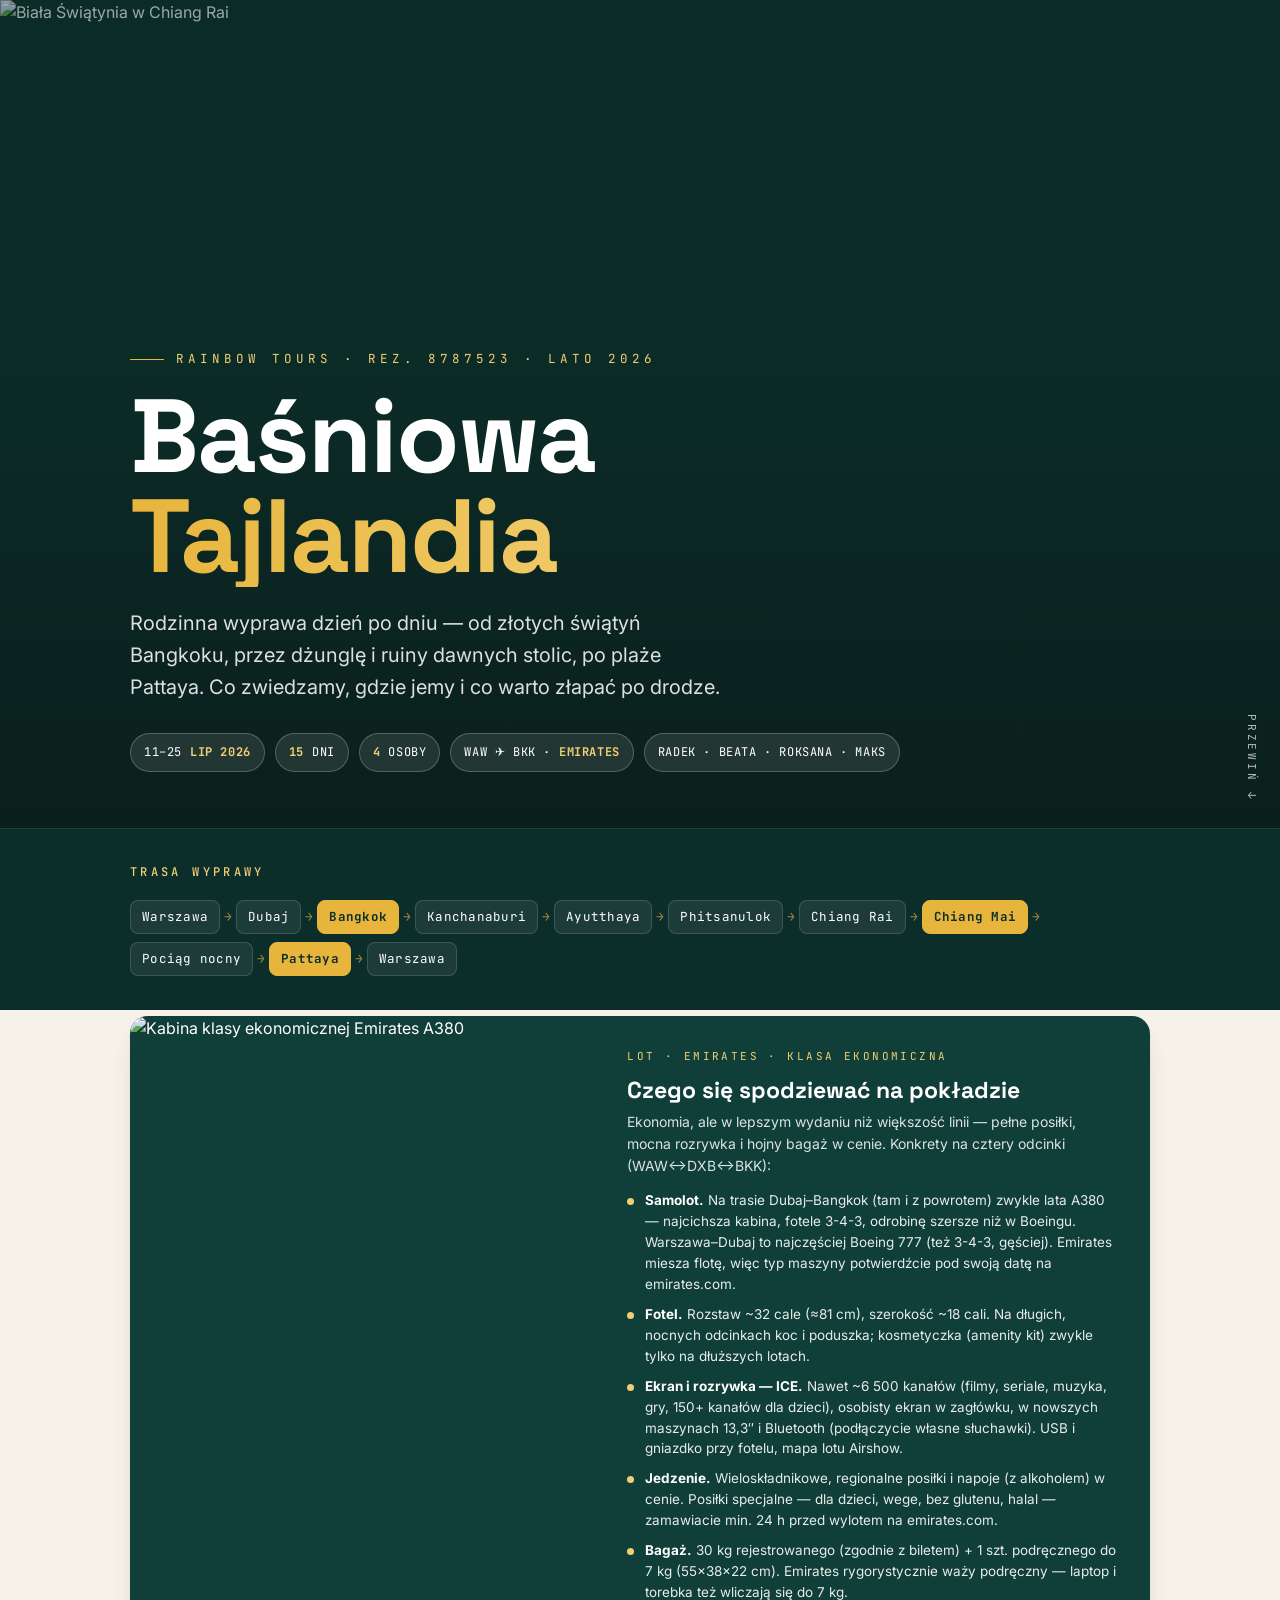
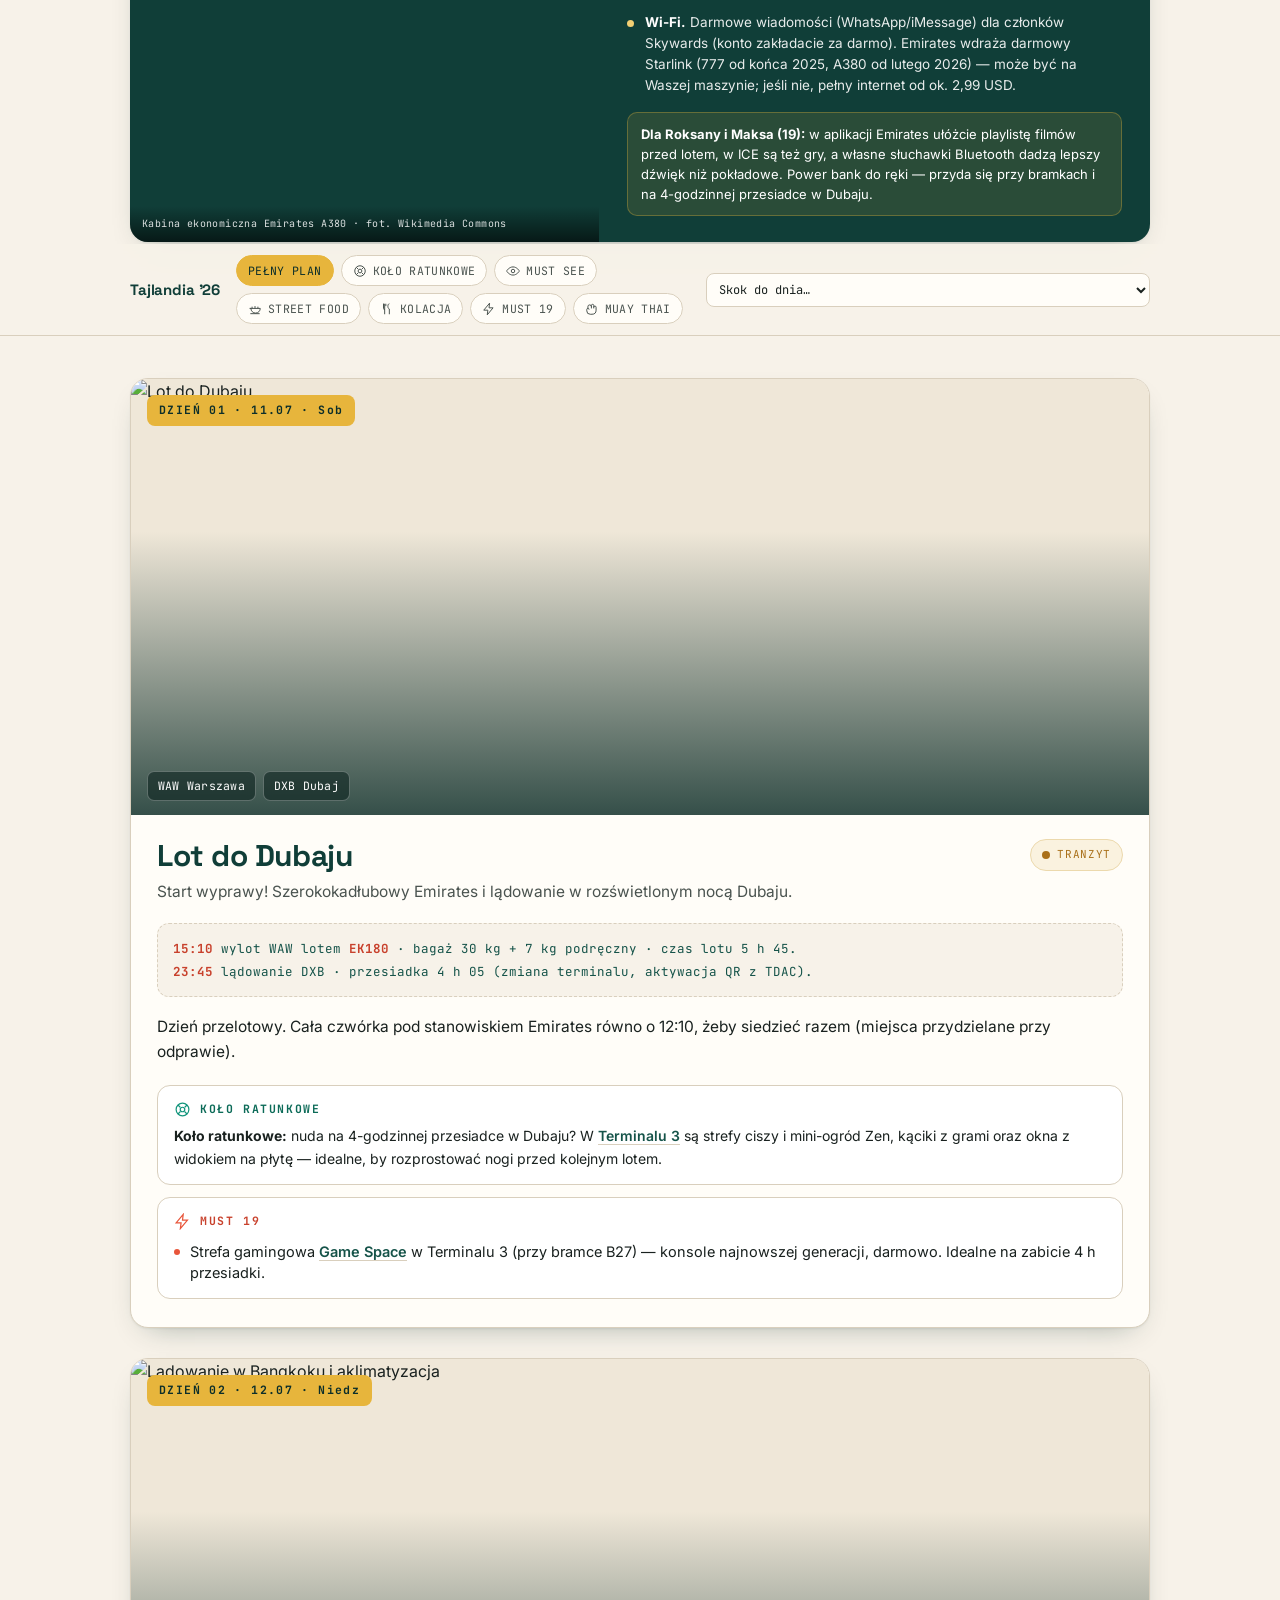
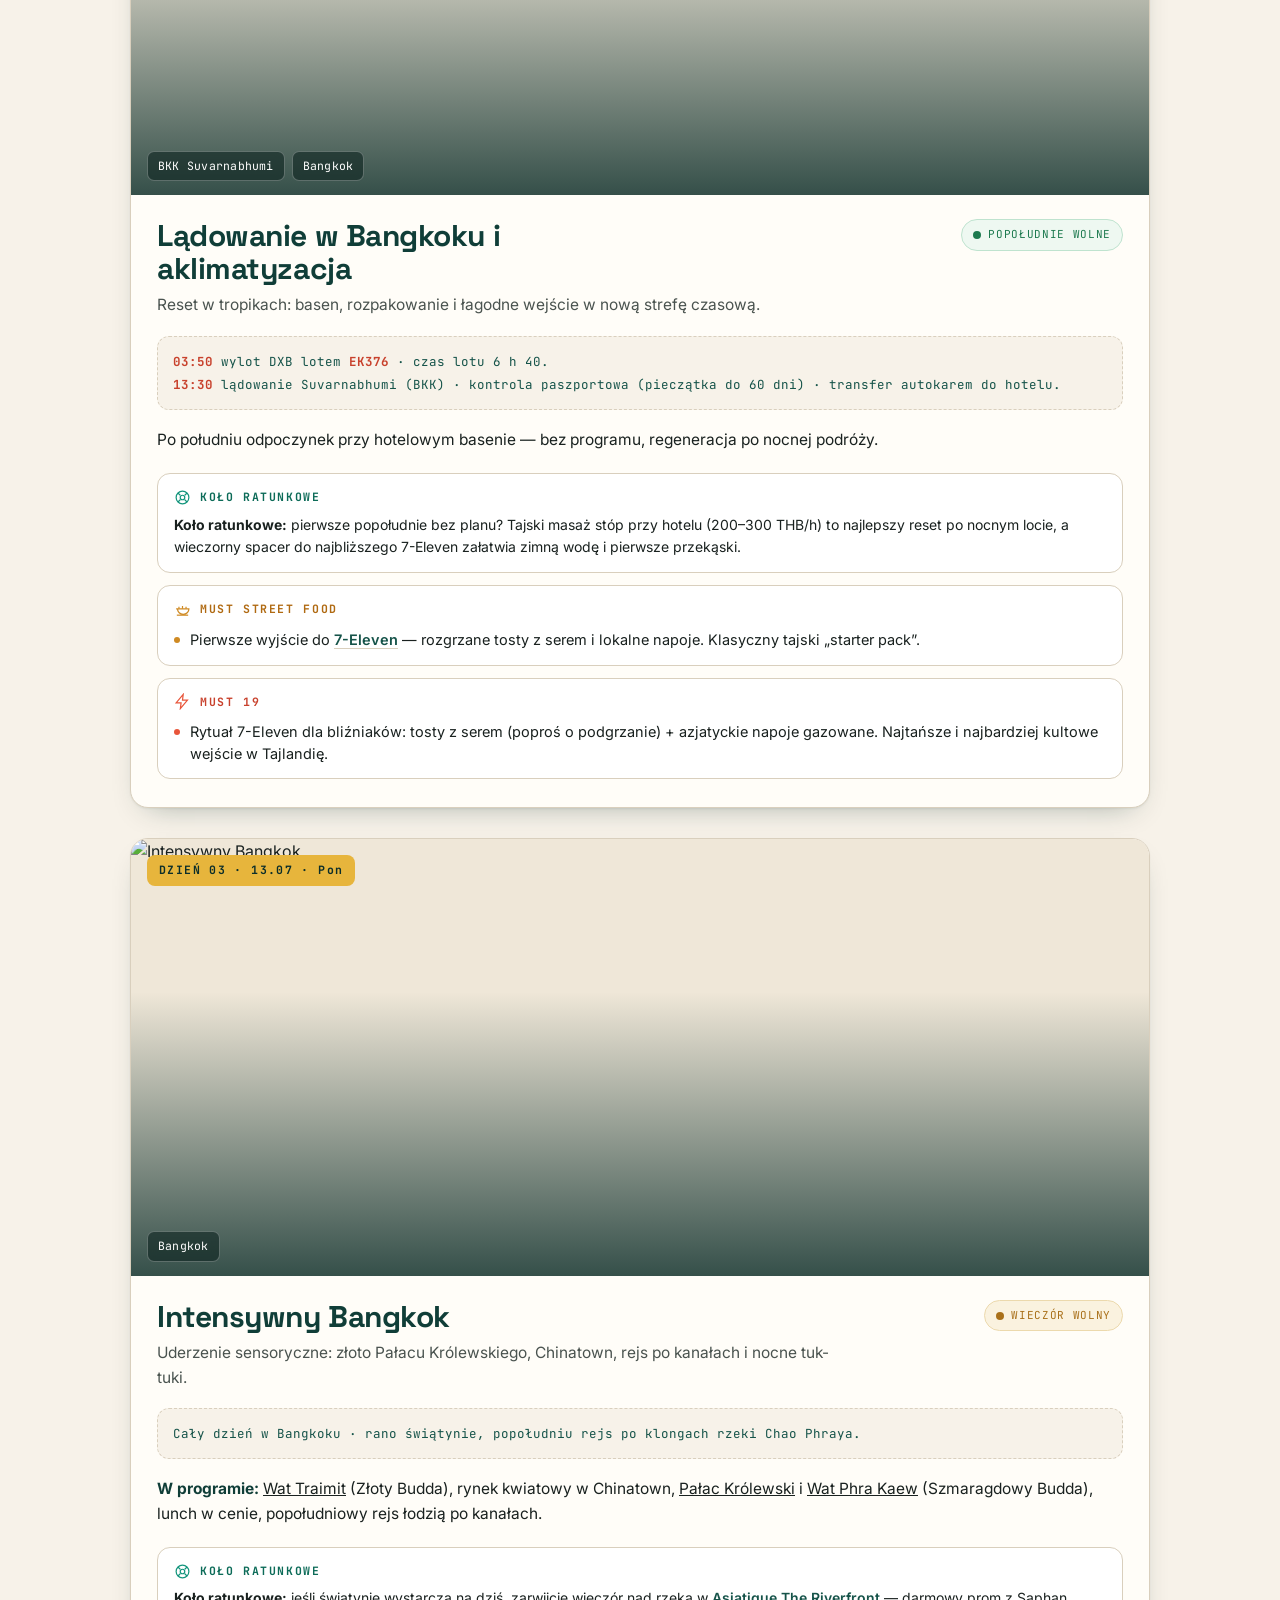
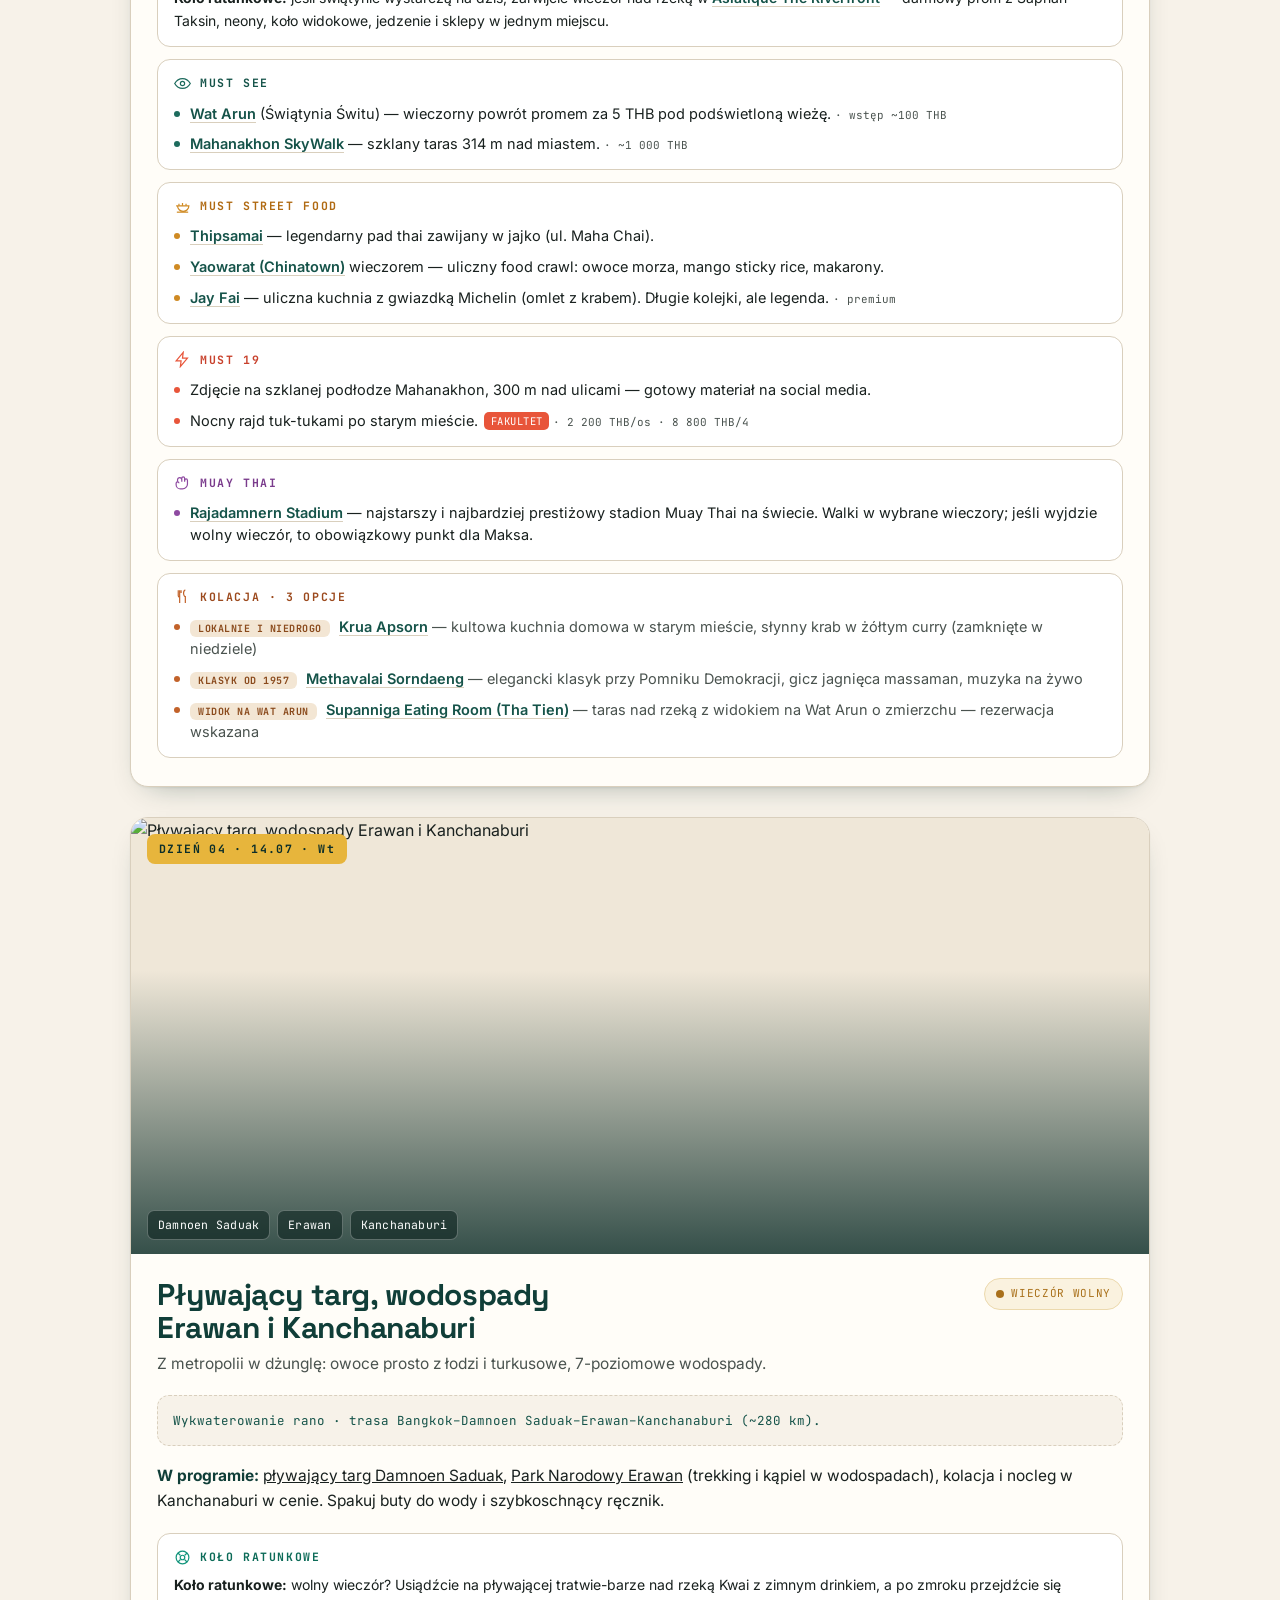
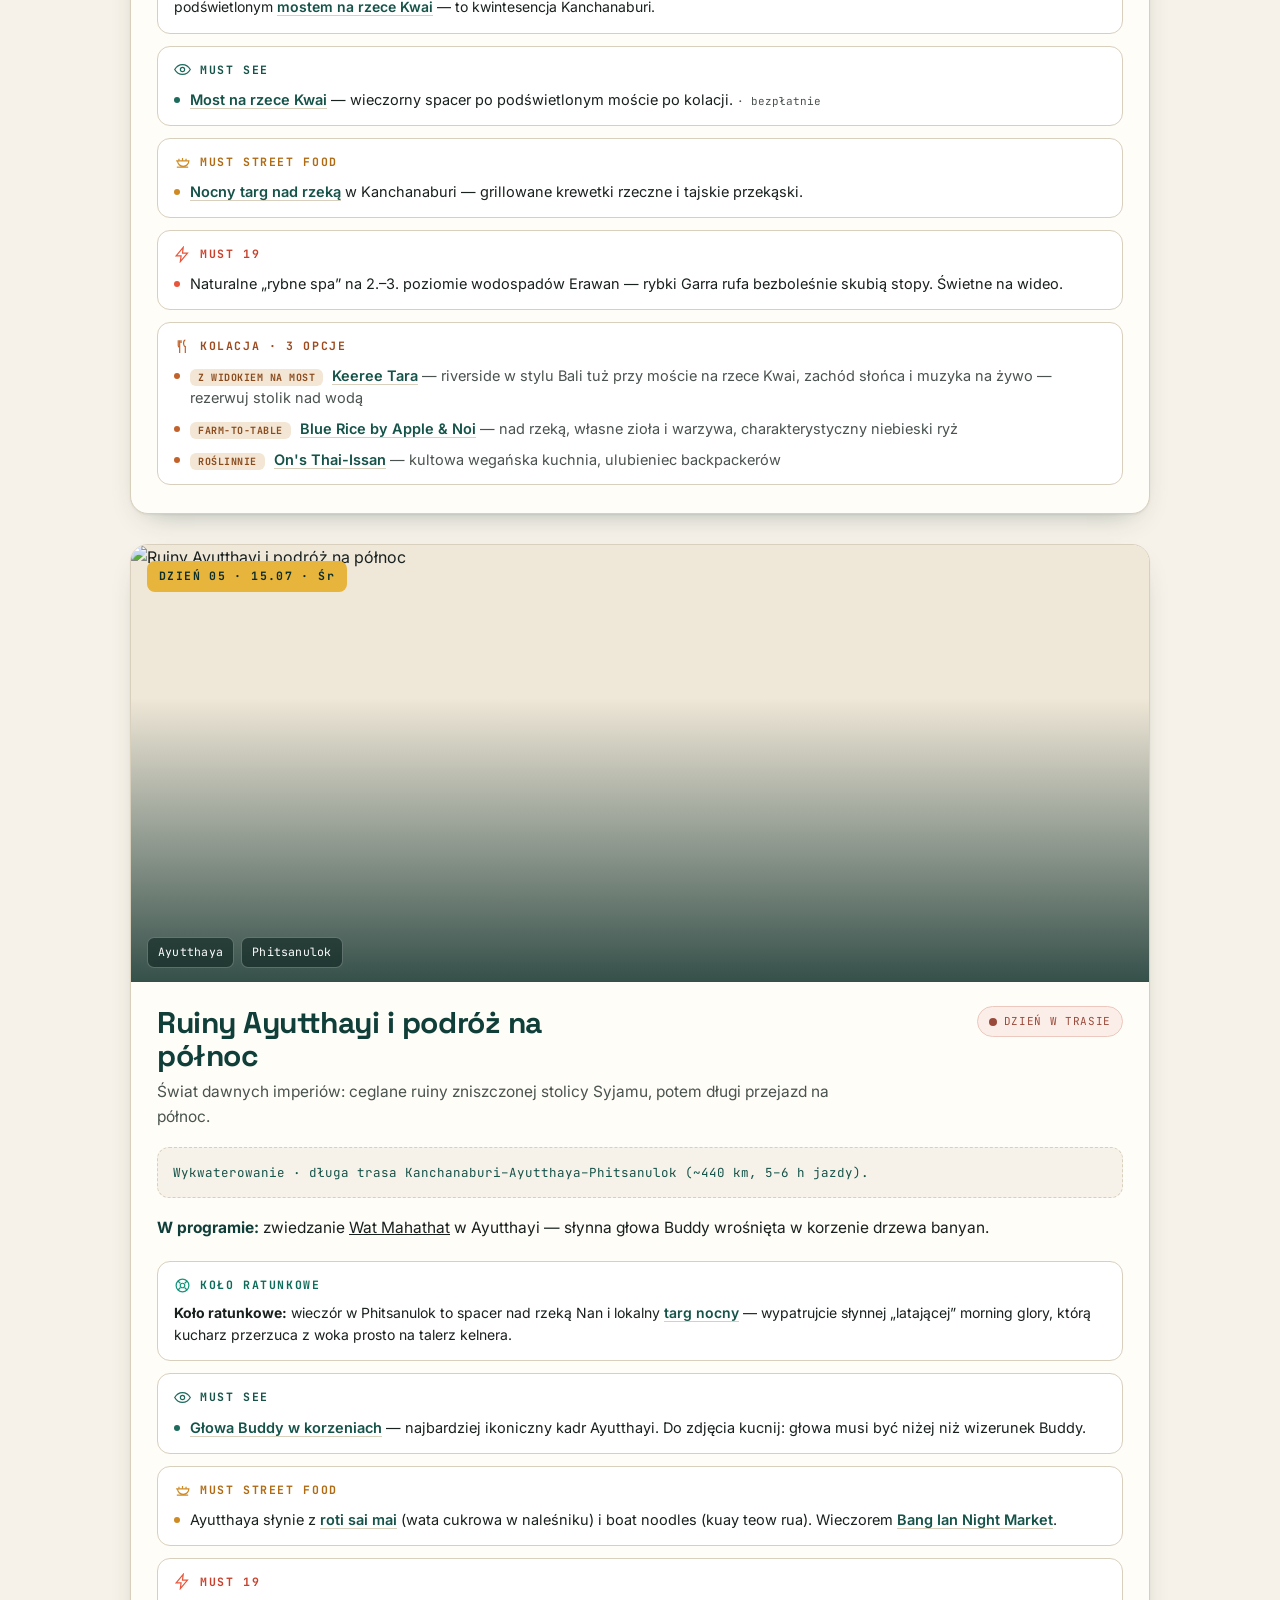
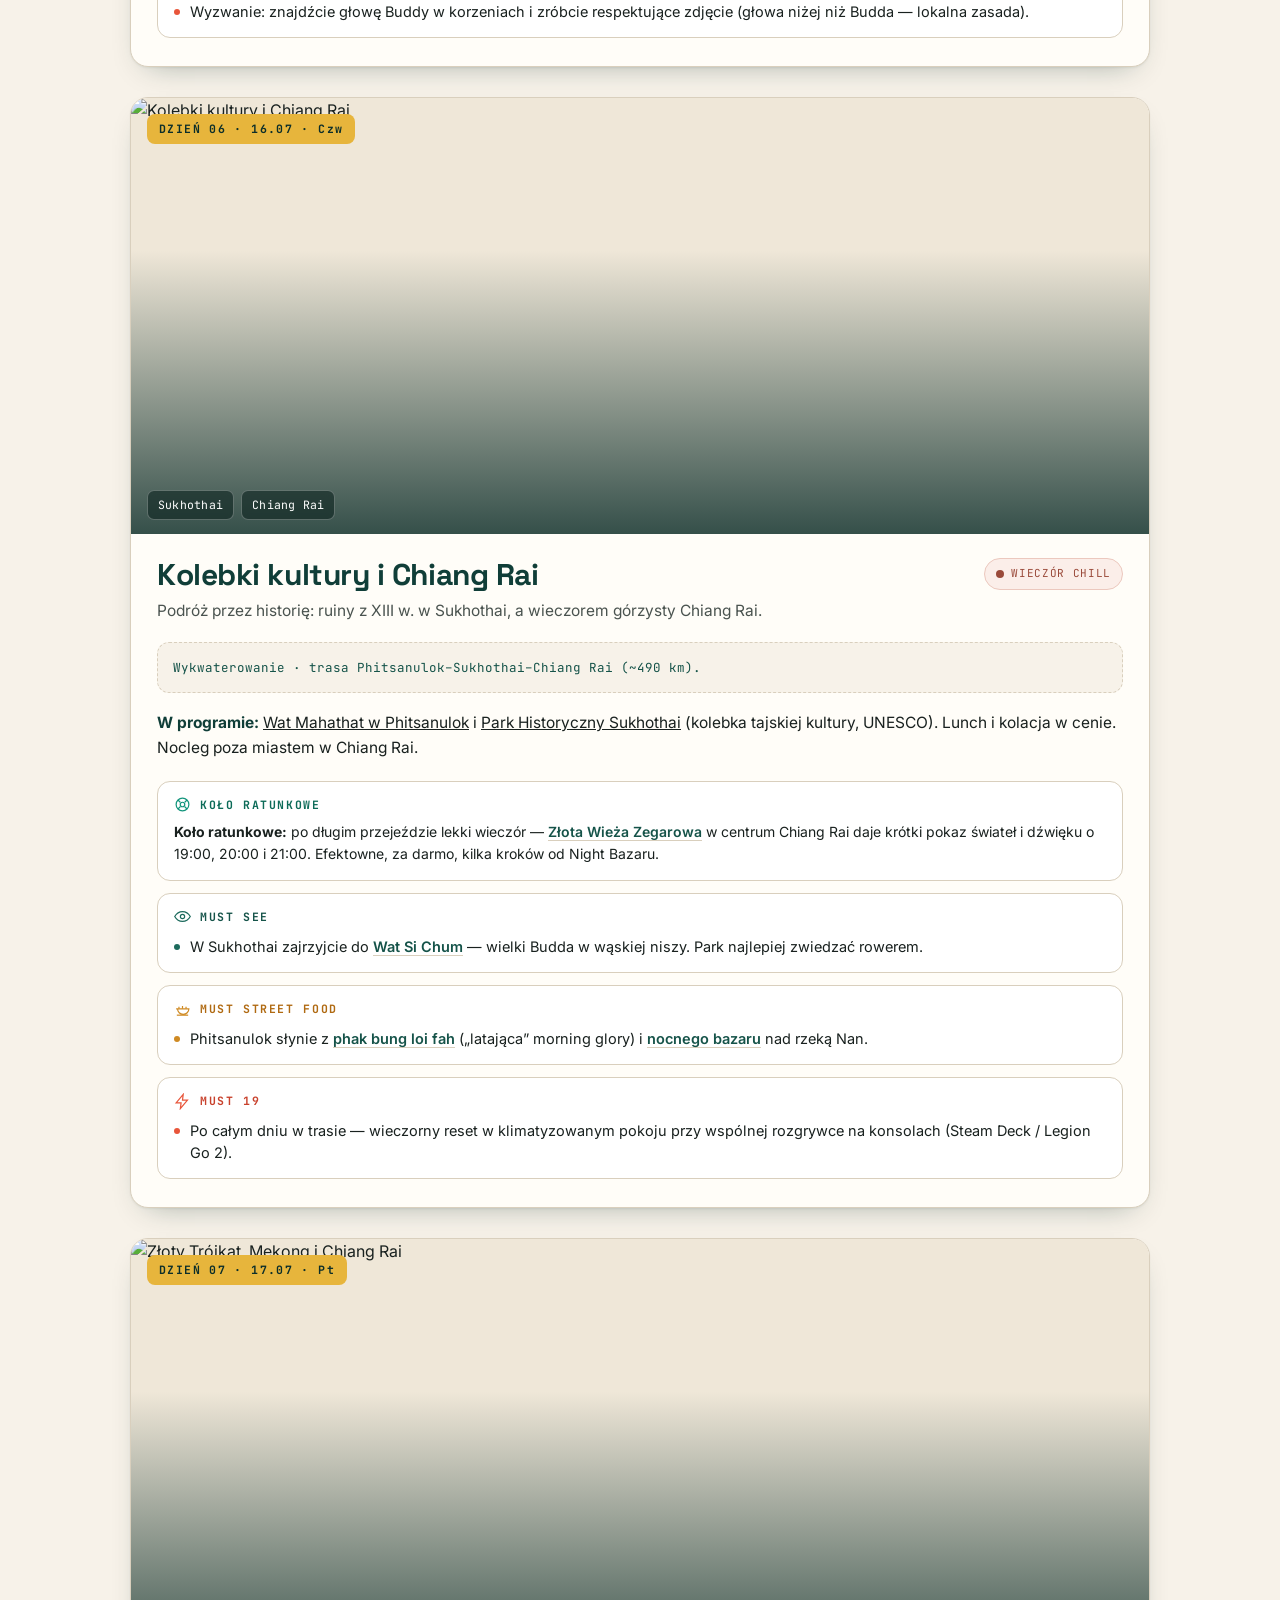
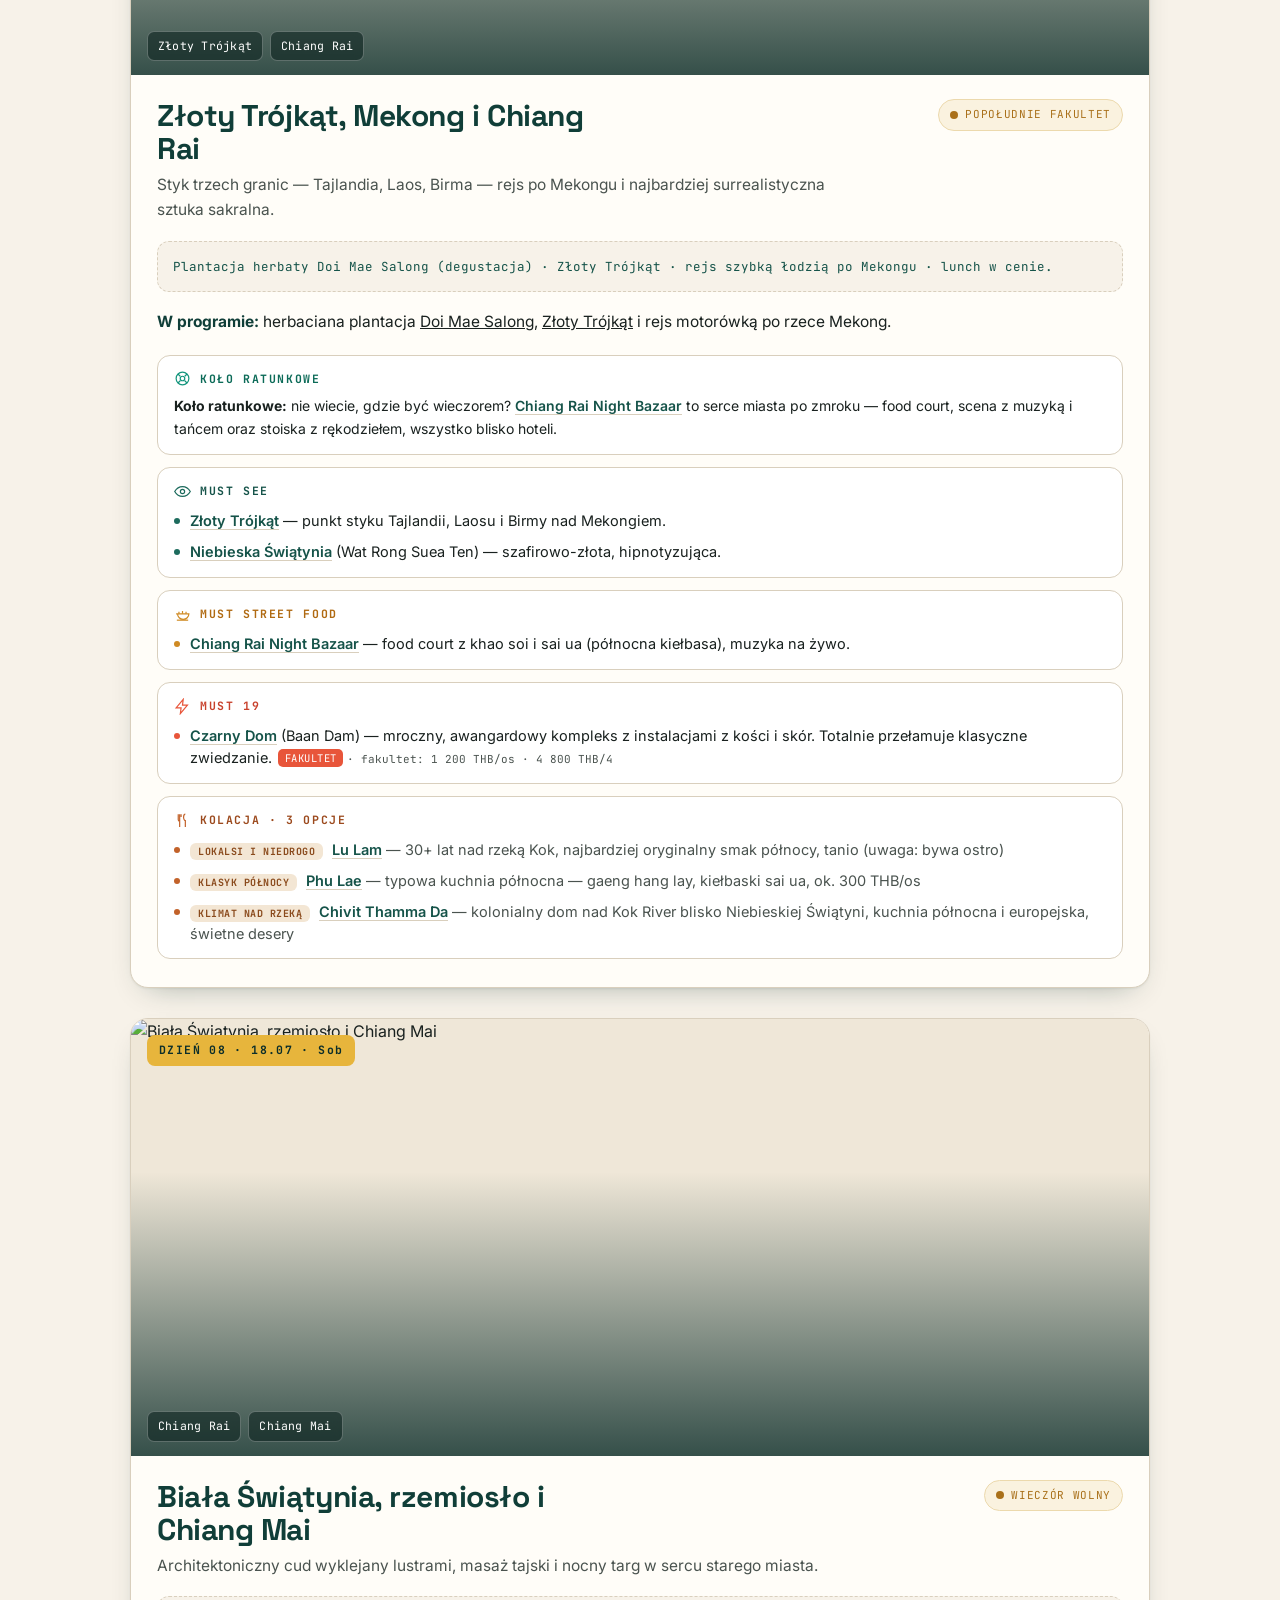
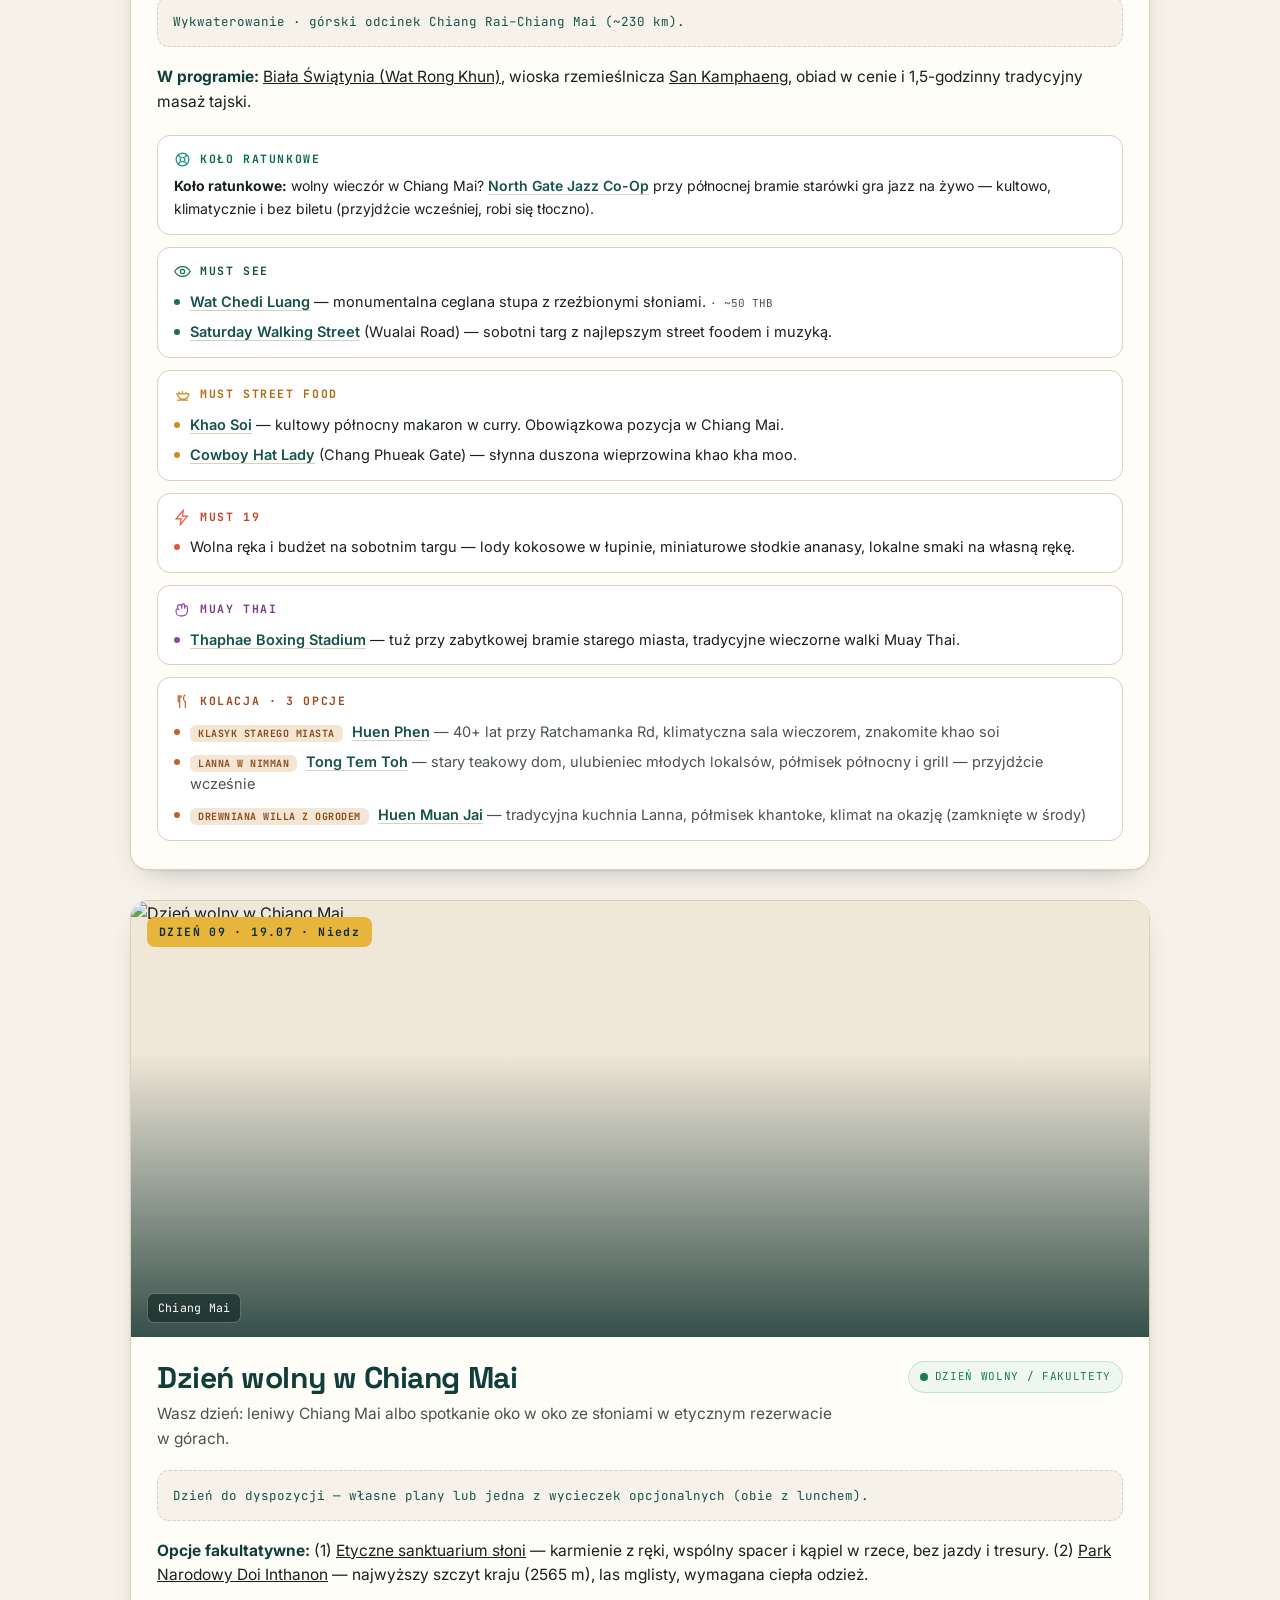
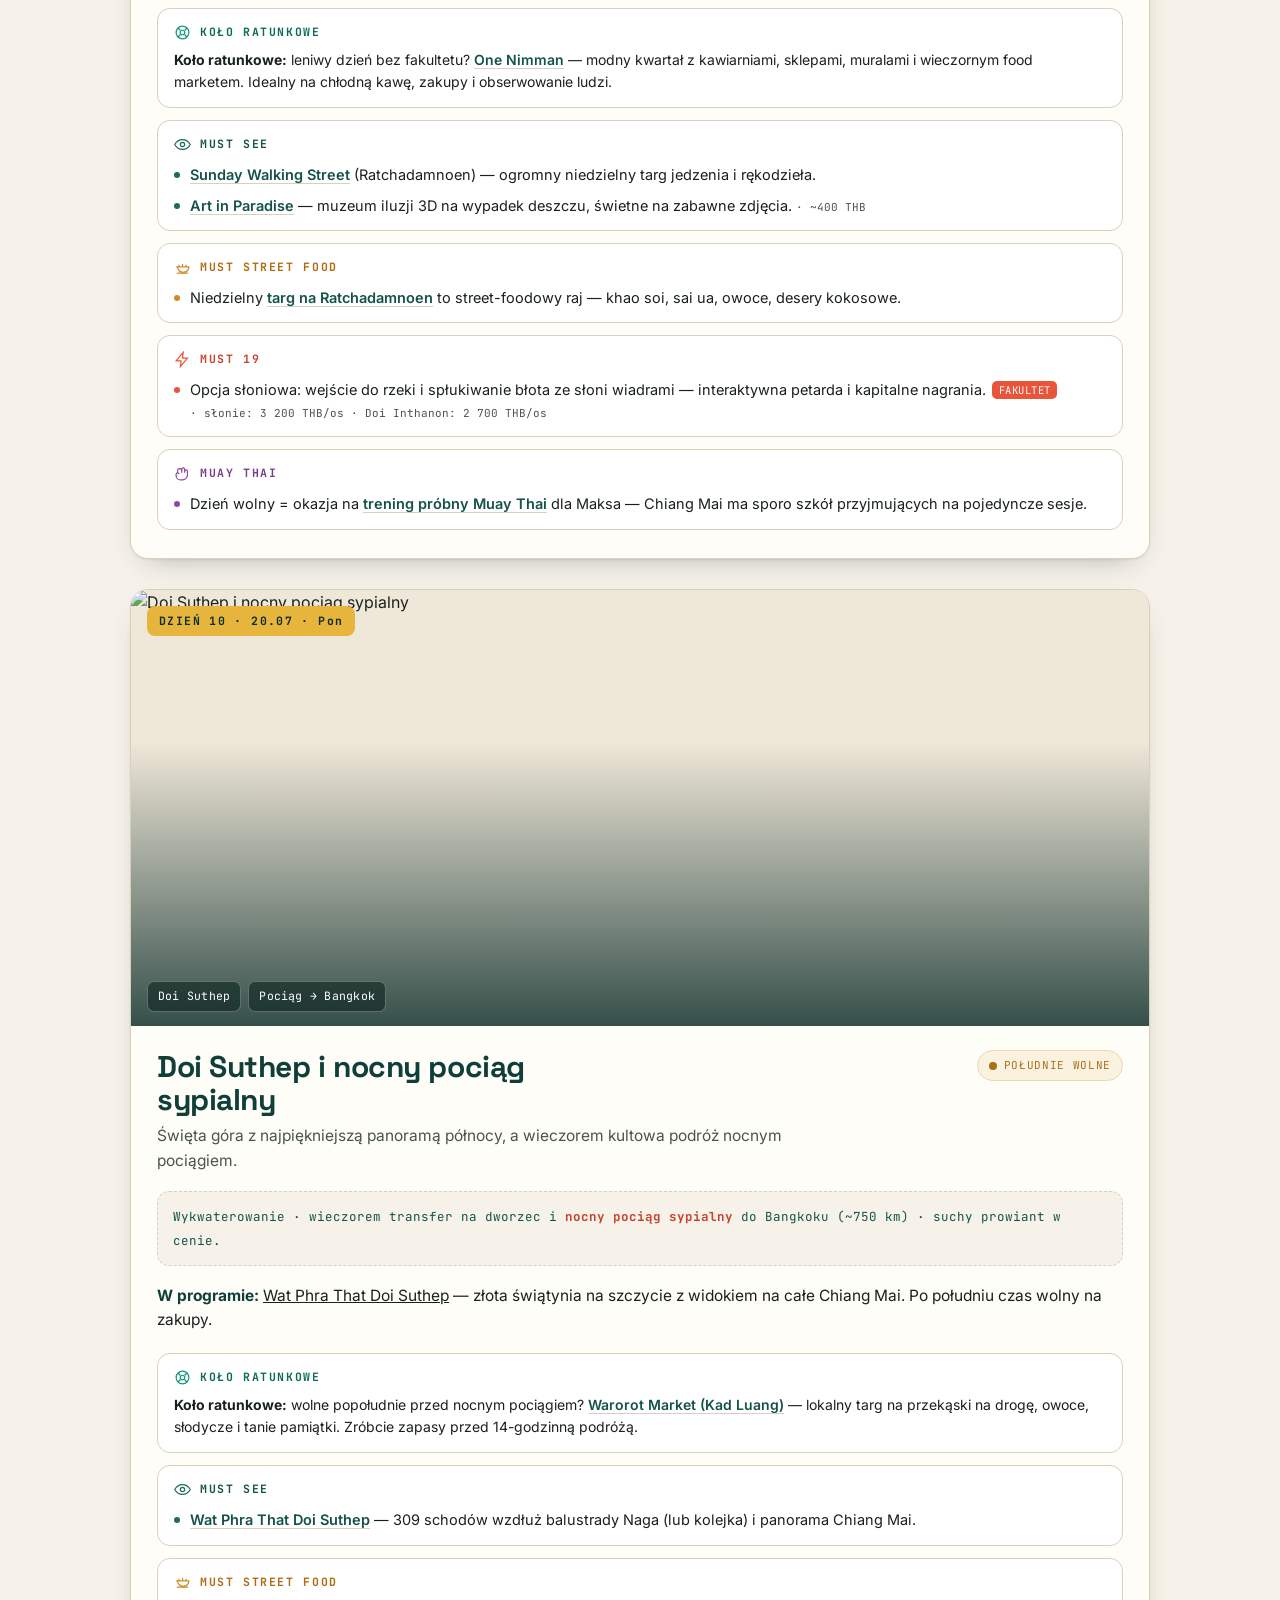
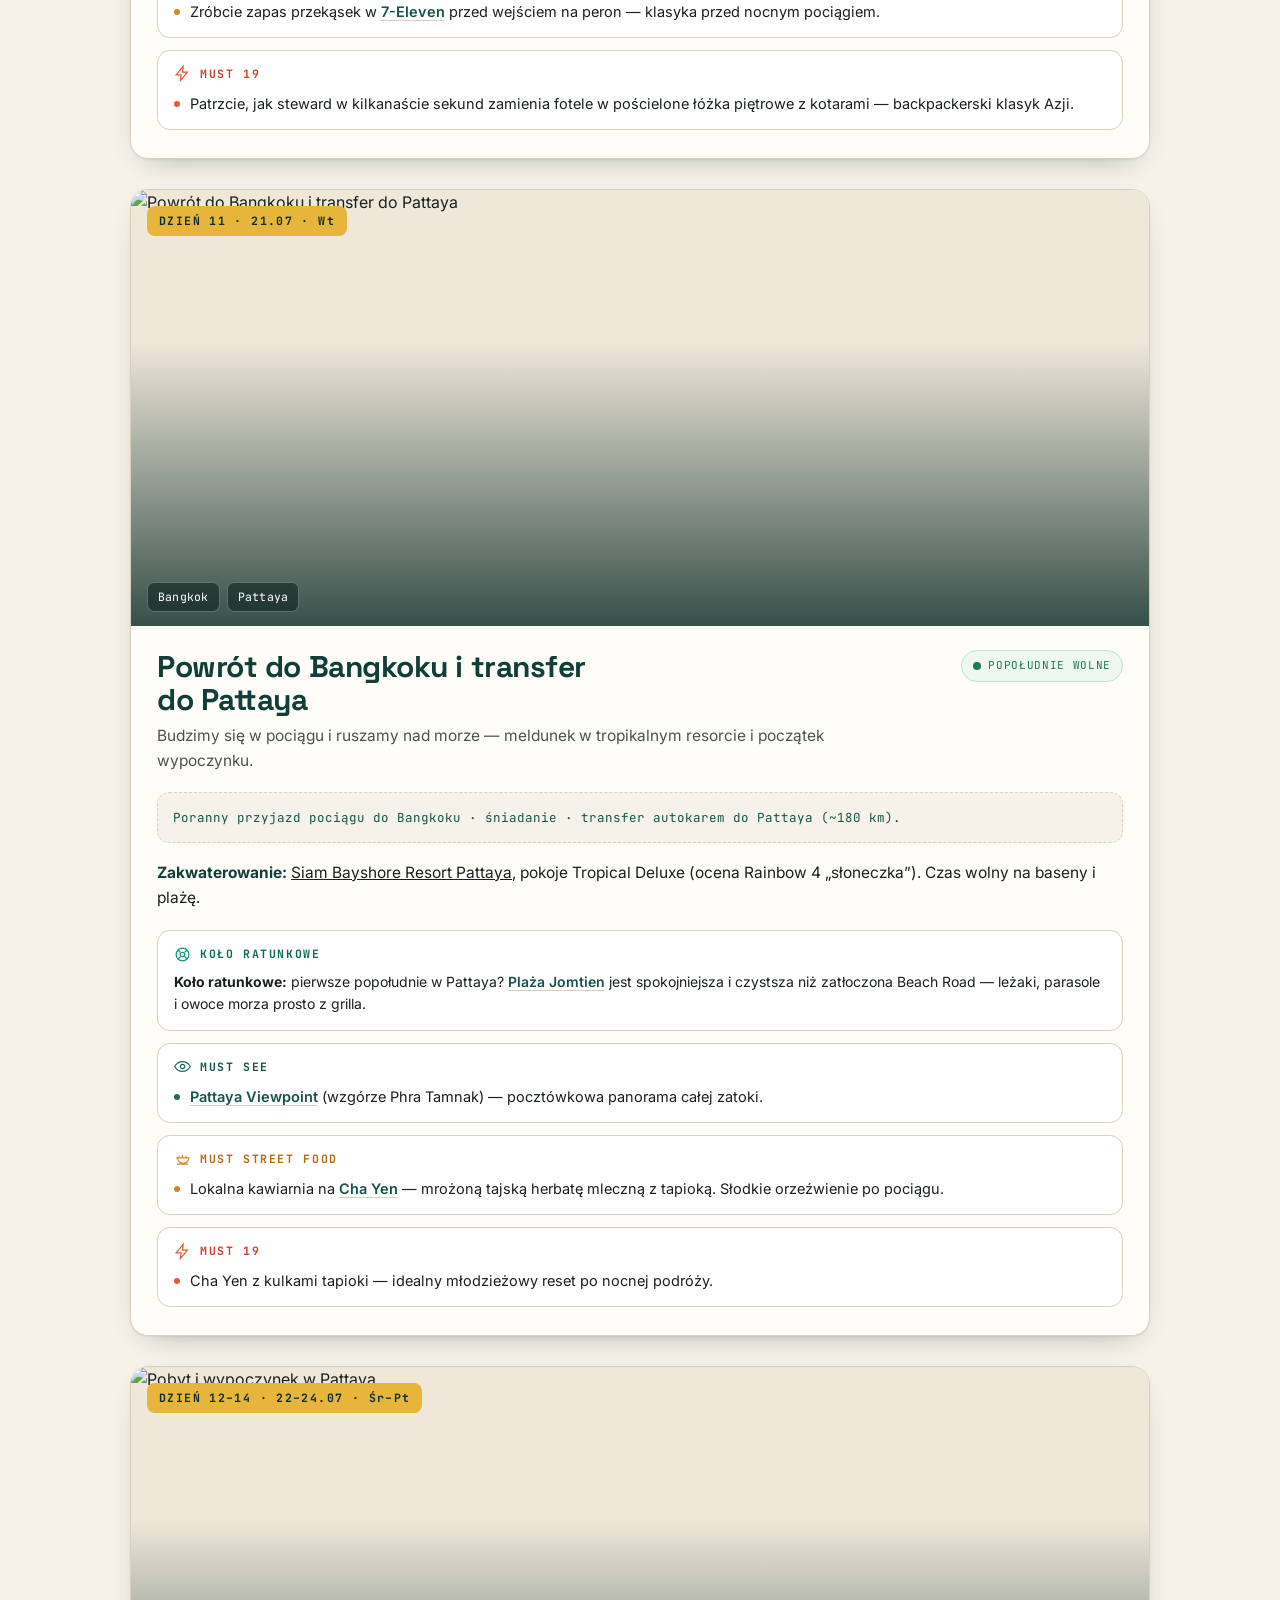
==== index.html @ dd760e99 "index.html" ====
<!DOCTYPE html>
<html lang="pl">
<head>
<meta charset="UTF-8">
<meta name="viewport" content="width=device-width, initial-scale=1.0">
<title>Baśniowa Tajlandia 2026 — Plan wyprawy rodzinnej</title>
<link rel="preconnect" href="https://fonts.googleapis.com">
<link rel="preconnect" href="https://fonts.gstatic.com" crossorigin>
<link href="https://fonts.googleapis.com/css2?family=Space+Grotesk:wght@400;500;600;700&family=Inter:wght@400;500;600;700&family=JetBrains+Mono:wght@400;500;700&display=swap" rel="stylesheet">
<style>
  :root{
    --jade-900:#0c2e2a;
    --jade-800:#103e38;
    --jade-700:#155349;
    --jade-600:#1d6b5d;
    --gold:#e7b53c;
    --gold-soft:#f2cf73;
    --coral:#e8553a;
    --coral-deep:#c8412c;
    --paper:#f7f2e9;
    --paper-2:#efe7d8;
    --ink:#19211f;
    --ink-soft:#4a534f;
    --line:#d9cfbd;
    --card:#fffdf8;
    --shadow:0 1px 2px rgba(12,46,42,.06),0 12px 30px -18px rgba(12,46,42,.45);
    --radius:18px;
    --mono:'JetBrains Mono',ui-monospace,monospace;
    --disp:'Space Grotesk',system-ui,sans-serif;
    --body:'Inter',system-ui,sans-serif;
  }
  *{box-sizing:border-box}
  html{scroll-behavior:smooth}
  body{
    margin:0;background:var(--paper);color:var(--ink);
    font-family:var(--body);font-size:16px;line-height:1.6;
    -webkit-font-smoothing:antialiased;
  }
  img{display:block;max-width:100%}
  a{color:inherit}
  .wrap{max-width:1060px;margin:0 auto;padding:0 20px}

  /* ---------- COVER ---------- */
  .cover{position:relative;min-height:92vh;display:flex;align-items:flex-end;
    color:#fff;overflow:hidden;background:var(--jade-900)}
  .cover__img{position:absolute;inset:0;width:100%;height:100%;object-fit:cover;
    filter:saturate(1.05);opacity:.9}
  .cover__veil{position:absolute;inset:0;
    background:linear-gradient(180deg,rgba(10,38,34,.35) 0%,rgba(10,38,34,.25) 40%,rgba(10,30,27,.92) 100%)}
  .cover__inner{position:relative;width:100%;max-width:1060px;margin:0 auto;
    padding:0 20px 56px}
  .eyebrow{font-family:var(--mono);font-size:12.5px;letter-spacing:.32em;
    text-transform:uppercase;color:var(--gold-soft);margin-bottom:18px;
    display:flex;align-items:center;gap:12px;flex-wrap:wrap}
  .eyebrow::before{content:"";width:34px;height:1px;background:var(--gold)}
  .cover h1{font-family:var(--disp);font-weight:700;letter-spacing:-.02em;
    line-height:.96;margin:0;font-size:clamp(46px,9vw,104px)}
  .cover h1 em{font-style:normal;display:block;
    background:linear-gradient(90deg,var(--gold) 0%,var(--gold-soft) 55%,#fff5dc 100%);
    -webkit-background-clip:text;background-clip:text;color:transparent}
  .cover__sub{margin:20px 0 0;font-size:clamp(16px,2.2vw,20px);max-width:46ch;
    color:rgba(255,255,255,.86)}
  .ticket{margin-top:30px;display:flex;flex-wrap:wrap;gap:10px}
  .ticket .chip{font-family:var(--mono);font-size:12px;letter-spacing:.05em;
    background:rgba(255,255,255,.10);border:1px solid rgba(255,255,255,.22);
    padding:9px 13px;border-radius:999px;backdrop-filter:blur(6px);
    display:flex;gap:8px;align-items:center}
  .ticket .chip b{color:var(--gold-soft);font-weight:700}
  .scrollcue{position:absolute;right:20px;bottom:26px;font-family:var(--mono);
    font-size:11px;letter-spacing:.25em;color:rgba(255,255,255,.7);
    writing-mode:vertical-rl;text-transform:uppercase}

  /* ---------- ROUTE STRIP ---------- */
  .route{background:var(--jade-900);color:#fff;padding:34px 0;border-top:1px solid rgba(255,255,255,.08)}
  .route h2{font-family:var(--mono);font-size:12px;letter-spacing:.28em;
    text-transform:uppercase;color:var(--gold-soft);margin:0 0 18px;font-weight:500}
  .route__line{display:flex;flex-wrap:wrap;gap:8px 4px;align-items:center}
  .stop{font-family:var(--mono);font-size:12.5px;letter-spacing:.02em;
    background:rgba(255,255,255,.07);border:1px solid rgba(255,255,255,.14);
    padding:6px 11px;border-radius:8px;white-space:nowrap}
  .stop.key{background:var(--gold);color:var(--jade-900);border-color:var(--gold);font-weight:700}
  .arr{color:rgba(231,181,60,.65);font-family:var(--mono);font-size:13px}

  /* ---------- STICKY NAV ---------- */
  .nav{position:sticky;top:0;z-index:50;background:rgba(247,242,233,.92);
    backdrop-filter:blur(10px);border-bottom:1px solid var(--line)}
  .nav__inner{display:flex;align-items:center;gap:14px;padding:11px 20px;
    max-width:1060px;margin:0 auto;flex-wrap:wrap}
  .nav__brand{font-family:var(--disp);font-weight:700;font-size:15px;letter-spacing:-.01em;
    color:var(--jade-800);margin-right:2px;white-space:nowrap}
  .filters{display:flex;gap:7px;flex-wrap:wrap;flex:1}
  .filt{font-family:var(--mono);font-size:11.5px;letter-spacing:.03em;cursor:pointer;
    border:1px solid var(--line);background:var(--card);color:var(--ink-soft);
    padding:7px 11px;border-radius:999px;display:inline-flex;align-items:center;gap:6px;
    transition:all .15s ease;text-transform:uppercase}
  .filt:hover{border-color:var(--jade-600);color:var(--jade-700)}
  .filt[aria-pressed="true"]{background:var(--jade-800);color:#fff;border-color:var(--jade-800)}
  .filt[aria-pressed="true"] svg{stroke:var(--gold-soft)}
  .filt svg{width:14px;height:14px;stroke:currentColor;fill:none;stroke-width:1.7}
  .filt.all[aria-pressed="true"]{background:var(--gold);color:var(--jade-900);border-color:var(--gold)}
  .daysel{font-family:var(--mono);font-size:12px;border:1px solid var(--line);
    border-radius:8px;padding:7px 8px;background:var(--card);color:var(--ink);cursor:pointer}
  .filter-note{font-family:var(--mono);font-size:11px;color:var(--ink-soft);
    width:100%;margin-top:2px;display:none}
  .filter-note.on{display:block}

  /* ---------- DAYS ---------- */
  main{padding:42px 0 10px}
  .day{background:var(--card);border:1px solid var(--line);border-radius:var(--radius);
    box-shadow:var(--shadow);overflow:hidden;margin-bottom:30px;scroll-margin-top:80px}
  .day.hide{display:none}
  .day__media{position:relative;aspect-ratio:21/9;background:var(--paper-2);overflow:hidden}
  .day__media img{width:100%;height:100%;object-fit:cover;transition:transform .9s ease}
  .day:hover .day__media img{transform:scale(1.035)}
  .day__media::after{content:"";position:absolute;inset:0;
    background:linear-gradient(180deg,rgba(12,46,42,0) 35%,rgba(12,46,42,.82) 100%)}
  .day__tag{position:absolute;left:16px;top:16px;z-index:2;font-family:var(--mono);
    font-size:11.5px;letter-spacing:.12em;color:var(--jade-900);background:var(--gold);
    padding:6px 12px;border-radius:8px;font-weight:700}
  .day__loc{position:absolute;left:16px;bottom:14px;right:16px;z-index:2;
    display:flex;gap:7px;flex-wrap:wrap;align-items:flex-end}
  .pin{font-family:var(--mono);font-size:11.5px;letter-spacing:.02em;color:#fff;
    background:rgba(8,30,27,.55);border:1px solid rgba(255,255,255,.28);
    padding:5px 10px;border-radius:7px;backdrop-filter:blur(4px)}
  .day__body{padding:24px 26px 28px}
  .day__head{display:flex;justify-content:space-between;gap:18px;align-items:flex-start;
    flex-wrap:wrap;margin-bottom:6px}
  .day__title{font-family:var(--disp);font-weight:700;font-size:clamp(22px,3.4vw,30px);
    letter-spacing:-.015em;line-height:1.1;margin:0;color:var(--jade-800);max-width:24ch}
  .free{font-family:var(--mono);font-size:11px;letter-spacing:.06em;text-transform:uppercase;
    padding:6px 11px;border-radius:999px;white-space:nowrap;border:1px solid;display:inline-flex;gap:7px;align-items:center}
  .free::before{content:"";width:8px;height:8px;border-radius:50%;background:currentColor}
  .free.pelny{color:#1d7a4f;border-color:#bfe3cf;background:#eef8f1}
  .free.czesc{color:#a9701a;border-color:#ecd9ad;background:#faf2df}
  .free.brak{color:#9a4a3a;border-color:#ecc8be;background:#fbeee9}
  .teaser{font-size:15.5px;color:var(--ink-soft);margin:8px 0 18px;max-width:68ch}

  .transit{font-family:var(--mono);font-size:12.5px;color:var(--jade-700);
    background:var(--paper);border:1px dashed var(--line);border-radius:12px;
    padding:13px 15px;margin-bottom:18px;line-height:1.85}
  .transit b{color:var(--coral-deep)}
  .program{margin:0 0 20px;font-size:15.5px}
  .program strong{color:var(--jade-800)}

  .secs{display:grid;gap:12px}
  .sec--backup{background:#ecf5f1;border:1px solid #cfe6dd;border-radius:12px;padding:12px 14px}
  .sec--backup .sec__h{color:#0c6b58;margin-bottom:7px} .sec--backup .sec__h svg{stroke:#13957c}
  .backup-text{font-size:14px;line-height:1.6;color:var(--ink);margin:0}
  .backup-text a.lnk{color:#0c6b58}
  .sec{border:1px solid var(--line);border-radius:13px;padding:14px 16px;background:#fff;
    transition:box-shadow .15s ease,border-color .15s ease}
  .sec.hide{display:none}
  .sec__h{display:flex;align-items:center;gap:9px;font-family:var(--mono);
    font-size:11.5px;letter-spacing:.14em;text-transform:uppercase;margin:0 0 10px;font-weight:700}
  .sec__h svg{width:17px;height:17px;fill:none;stroke-width:1.7}
  .sec--see .sec__h{color:var(--jade-700)} .sec--see .sec__h svg{stroke:var(--jade-600)}
  .sec--food .sec__h{color:#b06a12} .sec--food .sec__h svg{stroke:#cf8a23}
  .sec--t19 .sec__h{color:var(--coral-deep)} .sec--t19 .sec__h svg{stroke:var(--coral)}
  .sec--muay .sec__h{color:#7a3b8c} .sec--muay .sec__h svg{stroke:#8e4aa1}
  .sec--dinner .sec__h{color:#9c4a1e} .sec--dinner .sec__h svg{stroke:#c2622a}
  .sec ul{list-style:none;margin:0;padding:0;display:grid;gap:9px}
  .sec li{display:flex;gap:10px;align-items:flex-start;font-size:14.5px;line-height:1.5}
  .sec li::before{content:"";flex:0 0 6px;width:6px;height:6px;border-radius:50%;
    margin-top:8px;background:var(--line)}
  .sec--see li::before{background:var(--jade-600)}
  .sec--food li::before{background:#cf8a23}
  .sec--t19 li::before{background:var(--coral)}
  .sec--muay li::before{background:#8e4aa1}
  .sec--dinner li::before{background:#c2622a}
  .dlabel{font-family:var(--mono);font-size:10px;letter-spacing:.05em;text-transform:uppercase;
    background:#f3e6d4;color:#8a4a1c;padding:2px 8px;border-radius:6px;margin-right:5px;white-space:nowrap}
  .sec a.lnk{color:var(--jade-700);text-decoration:none;border-bottom:1.5px solid var(--line);
    font-weight:600;transition:border-color .15s}
  .sec a.lnk:hover{border-color:var(--jade-600)}
  .sec .note{color:var(--ink-soft)}
  .opt{font-family:var(--mono);font-size:10.5px;letter-spacing:.04em;color:#fff;
    background:var(--coral);padding:2px 7px;border-radius:5px;margin-left:6px;
    text-transform:uppercase;white-space:nowrap;vertical-align:middle}
  .price{font-family:var(--mono);font-size:11px;color:var(--ink-soft);white-space:nowrap}

  /* ---------- EMIRATES PANEL ---------- */
  .ek{padding:6px 0 2px}
  .ek__grid{background:var(--jade-800);color:#fff;border-radius:var(--radius);box-shadow:var(--shadow);
    display:grid;grid-template-columns:minmax(0,.92fr) minmax(0,1.08fr);overflow:hidden}
  .ek__media{margin:0;position:relative;min-height:250px}
  .ek__media img{width:100%;height:100%;object-fit:cover;display:block}
  .ek__media figcaption{position:absolute;left:0;right:0;bottom:0;font-family:var(--mono);font-size:10px;
    letter-spacing:.04em;color:rgba(255,255,255,.85);padding:10px 12px;
    background:linear-gradient(transparent,rgba(0,0,0,.6))}
  .ek__body{padding:26px 28px}
  .ek__tag{font-family:var(--mono);font-size:11px;letter-spacing:.22em;color:var(--gold-soft);text-transform:uppercase}
  .ek__body h2{font-family:var(--disp);font-size:23px;margin:9px 0 8px;color:#fff;line-height:1.15}
  .ek__lead{font-size:14px;color:rgba(255,255,255,.85);line-height:1.55;margin:0 0 14px}
  .ek__list{list-style:none;margin:0;padding:0;display:grid;gap:9px}
  .ek__list li{font-size:13.5px;line-height:1.55;color:rgba(255,255,255,.9);padding-left:18px;position:relative}
  .ek__list li::before{content:"";position:absolute;left:0;top:8px;width:7px;height:7px;border-radius:50%;background:var(--gold-soft)}
  .ek__list b{color:#fff}
  .ek__tip{margin-top:16px;font-size:13px;line-height:1.55;color:#fff;
    background:rgba(231,181,60,.12);border:1px solid rgba(231,181,60,.32);border-radius:10px;padding:11px 13px}
  @media(max-width:760px){.ek__grid{grid-template-columns:1fr}.ek__media{min-height:200px}}

  /* ---------- PATTAYA PLAYBOOK ---------- */
  .pat{margin:30px 0 8px}
  .pat__tag{font-family:var(--mono);font-size:11px;letter-spacing:.2em;text-transform:uppercase;color:var(--coral)}
  .pat__head h2{font-family:var(--disp);font-size:24px;margin:8px 0 6px;color:var(--jade-900)}
  .pat__lead{font-size:14px;color:var(--ink-soft);line-height:1.55;margin:0;max-width:780px}
  .pat__grid{display:grid;grid-template-columns:repeat(auto-fit,minmax(290px,1fr));gap:14px;margin-top:18px}
  .pat__cat{background:var(--card);border:1px solid var(--line);border-radius:14px;padding:16px 18px;box-shadow:var(--shadow)}
  .pat__cat h3{display:flex;align-items:center;gap:8px;font-family:var(--mono);font-size:12px;letter-spacing:.1em;text-transform:uppercase;color:var(--jade-700);margin:0 0 11px}
  .pat__cat h3 svg{width:18px;height:18px;stroke:var(--gold);fill:none;stroke-width:1.7;stroke-linecap:round;stroke-linejoin:round;flex:none}
  .pat__cat ul{list-style:none;margin:0;padding:0;display:grid;gap:10px}
  .pat__cat li{font-size:13.5px;line-height:1.5;color:var(--ink);padding-left:14px;position:relative}
  .pat__cat li::before{content:"";position:absolute;left:0;top:7px;width:6px;height:6px;border-radius:50%;background:var(--coral)}
  .pat__cat .note{color:var(--ink-soft)}
  .pat__cat .tag{display:inline-block;font-family:var(--mono);font-size:10.5px;color:var(--jade-600);white-space:nowrap}

  footer{text-align:center;padding:36px 20px 56px;color:var(--ink-soft);font-size:13px}
  footer .mono{font-family:var(--mono);font-size:11px;letter-spacing:.1em;
    text-transform:uppercase;color:var(--jade-700)}

  :focus-visible{outline:2.5px solid var(--coral);outline-offset:2px;border-radius:4px}

  @media (max-width:620px){
    .day__media{aspect-ratio:16/10}
    .day__body{padding:20px 18px 22px}
    .nav__brand{display:none}
    .cover__inner{padding-bottom:42px}
  }
  @media (prefers-reduced-motion:reduce){
    html{scroll-behavior:auto}
    .day:hover .day__media img{transform:none}
    *{transition:none!important}
  }
</style>
</head>
<body>

<header class="cover">
  <img class="cover__img" alt="Biała Świątynia w Chiang Rai" src="">
  <div class="cover__veil"></div>
  <div class="cover__inner">
    <div class="eyebrow">Rainbow Tours · Rez. 8787523 · Lato 2026</div>
    <h1>Baśniowa<br><em>Tajlandia</em></h1>
    <p class="cover__sub">Rodzinna wyprawa dzień po dniu — od złotych świątyń Bangkoku, przez dżunglę i ruiny dawnych stolic, po plaże Pattaya. Co zwiedzamy, gdzie jemy i co warto złapać po drodze.</p>
    <div class="ticket">
      <span class="chip">11–25 <b>LIP 2026</b></span>
      <span class="chip"><b>15</b> DNI</span>
      <span class="chip"><b>4</b> OSOBY</span>
      <span class="chip">WAW ✈ BKK · <b>EMIRATES</b></span>
      <span class="chip">RADEK · BEATA · ROKSANA · MAKS</span>
    </div>
  </div>
  <div class="scrollcue">przewiń ↓</div>
</header>

<section class="route">
  <div class="wrap">
    <h2>Trasa wyprawy</h2>
    <div class="route__line" id="route"></div>
  </div>
</section>

<section class="ek">
  <div class="wrap">
   <div class="ek__grid">
    <figure class="ek__media">
      <img loading="lazy" alt="Kabina klasy ekonomicznej Emirates A380" src="https://commons.wikimedia.org/wiki/Special:FilePath/Emirates%20economy%20class%20cabin%20A380.jpg?width=1280">
      <figcaption>Kabina ekonomiczna Emirates A380 · fot. Wikimedia Commons</figcaption>
    </figure>
    <div class="ek__body">
      <span class="ek__tag">Lot · Emirates · klasa ekonomiczna</span>
      <h2>Czego się spodziewać na pokładzie</h2>
      <p class="ek__lead">Ekonomia, ale w lepszym wydaniu niż większość linii — pełne posiłki, mocna rozrywka i hojny bagaż w cenie. Konkrety na cztery odcinki (WAW↔DXB↔BKK):</p>
      <ul class="ek__list">
        <li><b>Samolot.</b> Na trasie Dubaj–Bangkok (tam i z powrotem) zwykle lata A380 — najcichsza kabina, fotele 3-4-3, odrobinę szersze niż w Boeingu. Warszawa–Dubaj to najczęściej Boeing 777 (też 3-4-3, gęściej). Emirates miesza flotę, więc typ maszyny potwierdźcie pod swoją datę na emirates.com.</li>
        <li><b>Fotel.</b> Rozstaw ~32 cale (≈81 cm), szerokość ~18 cali. Na długich, nocnych odcinkach koc i poduszka; kosmetyczka (amenity kit) zwykle tylko na dłuższych lotach.</li>
        <li><b>Ekran i rozrywka — ICE.</b> Nawet ~6 500 kanałów (filmy, seriale, muzyka, gry, 150+ kanałów dla dzieci), osobisty ekran w zagłówku, w nowszych maszynach 13,3″ i Bluetooth (podłączycie własne słuchawki). USB i gniazdko przy fotelu, mapa lotu Airshow.</li>
        <li><b>Jedzenie.</b> Wieloskładnikowe, regionalne posiłki i napoje (z alkoholem) w cenie. Posiłki specjalne — dla dzieci, wege, bez glutenu, halal — zamawiacie min. 24 h przed wylotem na emirates.com.</li>
        <li><b>Bagaż.</b> 30 kg rejestrowanego (zgodnie z biletem) + 1 szt. podręcznego do 7 kg (55×38×22 cm). Emirates rygorystycznie waży podręczny — laptop i torebka też wliczają się do 7 kg.</li>
        <li><b>Wi-Fi.</b> Darmowe wiadomości (WhatsApp/iMessage) dla członków Skywards (konto zakładacie za darmo). Emirates wdraża darmowy Starlink (777 od końca 2025, A380 od lutego 2026) — może być na Waszej maszynie; jeśli nie, pełny internet od ok. 2,99 USD.</li>
      </ul>
      <div class="ek__tip"><b>Dla Roksany i Maksa (19):</b> w aplikacji Emirates ułóżcie playlistę filmów przed lotem, w ICE są też gry, a własne słuchawki Bluetooth dadzą lepszy dźwięk niż pokładowe. Power bank do ręki — przyda się przy bramkach i na 4-godzinnej przesiadce w Dubaju.</div>
    </div>
   </div>
  </div>
</section>

<nav class="nav">
  <div class="nav__inner">
    <span class="nav__brand">Tajlandia ’26</span>
    <div class="filters" id="filters">
      <button class="filt all" data-f="all" aria-pressed="true">Pełny plan</button>
      <button class="filt" data-f="backup" aria-pressed="false">
        <svg viewBox="0 0 24 24"><circle cx="12" cy="12" r="9"/><circle cx="12" cy="12" r="3.2"/><path d="M5.6 5.6l3.2 3.2M15.2 15.2l3.2 3.2M18.4 5.6l-3.2 3.2M8.8 15.2l-3.2 3.2"/></svg>Koło ratunkowe</button>
      <button class="filt" data-f="see" aria-pressed="false">
        <svg viewBox="0 0 24 24"><path d="M1 12s4-7 11-7 11 7 11 7-4 7-11 7S1 12 1 12z"/><circle cx="12" cy="12" r="3"/></svg>Must See</button>
      <button class="filt" data-f="food" aria-pressed="false">
        <svg viewBox="0 0 24 24"><path d="M3 11h18a8 8 0 0 1-16 0z"/><path d="M7 11V8M12 11V7M17 11V8"/><path d="M4 20h16"/></svg>Street Food</button>
      <button class="filt" data-f="dinner" aria-pressed="false">
        <svg viewBox="0 0 24 24"><path d="M6 3v8a2 2 0 0 0 2 2M8 3v18M6 3v4M10 3v4M16 3c-1.5 0-2.5 2-2.5 4.5S15 12 16 12v9"/></svg>Kolacja</button>
      <button class="filt" data-f="t19" aria-pressed="false">
        <svg viewBox="0 0 24 24"><path d="M13 2 3 14h7l-1 8 10-12h-7z"/></svg>Must 19</button>
      <button class="filt" data-f="muay" aria-pressed="false">
        <svg viewBox="0 0 24 24"><path d="M5 11V8a3 3 0 0 1 6 0M11 11V6a2 2 0 0 1 4 0v5"/><path d="M15 9a2 2 0 0 1 4 0v5a7 7 0 0 1-7 7H9a6 6 0 0 1-6-6v-2a2 2 0 0 1 4 0"/></svg>Muay Thai</button>
    </div>
    <select class="daysel" id="daysel" aria-label="Przejdź do dnia"></select>
    <div class="filter-note" id="fnote"></div>
  </div>
</nav>

<main>
  <div class="wrap" id="days"></div>

  <section class="pat">
    <div class="wrap">
      <div class="pat__head">
        <span class="pat__tag">Pattaya · dni 12–14 · 3 dni luzu</span>
        <h2>Co warto zobaczyć i zrobić</h2>
        <p class="pat__lead">Trzy dni to sporo czasu — poza fakultetami biura (Koh Lan, Alcazar) zostaje miejsce na własne wypady. Wybór według klimatu, z linkami do map:</p>
      </div>
      <div class="pat__grid">

        <div class="pat__cat">
          <h3><svg viewBox="0 0 24 24"><path d="M1 12s4-7 11-7 11 7 11 7-4 7-11 7S1 12 1 12z"/><circle cx="12" cy="12" r="3"/></svg>Kultura i widoki</h3>
          <ul>
            <li><a class="lnk" href="https://www.google.com/maps/search/?api=1&amp;query=Sanctuary%20of%20Truth%20Pattaya" target="_blank" rel="noopener">Sanctuary of Truth</a> <span class="note">— 105-metrowa drewniana świątynia bez gwoździ, wciąż w budowie; pokaz kulturalny ok. 16:00, najpiękniej w późne popołudnie.</span> <span class="tag">08–18 · ~500 THB</span></li>
            <li><a class="lnk" href="https://www.google.com/maps/search/?api=1&amp;query=Big%20Buddha%20Wat%20Phra%20Yai%20Pattaya" target="_blank" rel="noopener">Big Buddha (Wat Phra Yai)</a> <span class="note">— wzgórze Pratumnak, schody strzeżone przez nagi, panorama zatoki.</span> <span class="tag">darmowy</span></li>
            <li><a class="lnk" href="https://www.google.com/maps/search/?api=1&amp;query=Pattaya%20Viewpoint%20Khao%20Phra%20Tamnak" target="_blank" rel="noopener">Pattaya Viewpoint</a> <span class="note">— najlepszy widok na miasto i Koh Larn; przyjdźcie wcześnie albo o zachodzie (bywa tłoczno).</span> <span class="tag">24/7 · darmowy</span></li>
            <li><a class="lnk" href="https://www.google.com/maps/search/?api=1&amp;query=Khao%20Chi%20Chan%20Buddha%20Mountain" target="_blank" rel="noopener">Khao Chi Chan (Góra Buddy)</a> <span class="note">— gigantyczny Budda wyryty laserem w skale + pole słoneczników; po drodze do Nong Nooch.</span> <span class="tag">06–18 · darmowy</span></li>
          </ul>
        </div>

        <div class="pat__cat">
          <h3><svg viewBox="0 0 24 24"><path d="M11 20A7 7 0 0 1 9.8 6.1C15.5 5 17 4.48 19 2c1 2 2 4.18 2 8 0 5.5-4.78 10-10 10Z"/><path d="M2 21c0-3 1.85-5.36 5.08-6"/></svg>Natura i ogrody</h3>
          <ul>
            <li><a class="lnk" href="https://www.google.com/maps/search/?api=1&amp;query=Nong%20Nooch%20Tropical%20Garden%20Pattaya" target="_blank" rel="noopener">Nong Nooch Tropical Garden</a> <span class="note">— 200+ ha tematycznych ogrodów (francuski, kaktusowy, Stonehenge) plus pokazy słoni i kultury; spokojnie pół dnia.</span> <span class="tag">08–18 · ~600 THB</span></li>
            <li><a class="lnk" href="https://www.google.com/maps/search/?api=1&amp;query=Pattaya%20Floating%20Market" target="_blank" rel="noopener">Pattaya Floating Market</a> <span class="note">— pływający targ: łodzie, street food, rękodzieło i pokaz tańca.</span> <span class="tag">~200 THB</span></li>
          </ul>
        </div>

        <div class="pat__cat">
          <h3><svg viewBox="0 0 24 24"><path d="M13 2 3 14h7l-1 8 10-12h-7z"/></svg>Adrenalina i atrakcje (dla bliźniaków)</h3>
          <ul>
            <li><a class="lnk" href="https://www.google.com/maps/search/?api=1&amp;query=Ramayana%20Water%20Park%20Pattaya" target="_blank" rel="noopener">Ramayana Water Park</a> <span class="note">— największy park wodny w Tajlandii, 20+ zjeżdżalni i 600-metrowa leniwa rzeka; obok Nong Nooch. Cały dzień frajdy.</span></li>
            <li><a class="lnk" href="https://www.google.com/maps/search/?api=1&amp;query=Art%20in%20Paradise%20Pattaya" target="_blank" rel="noopener">Art in Paradise</a> <span class="note">— interaktywne muzeum iluzji 3D, mnóstwo miejsc na zdjęcia (jest też appka AR).</span> <span class="tag">09–21 · ~400 THB</span></li>
            <li><a class="lnk" href="https://www.google.com/maps/search/?api=1&amp;query=Pattaya%20Kart%20Speedway" target="_blank" rel="noopener">Go-kart: Pattaya Kart Speedway</a> <span class="note">— jeden z większych torów w kraju; szybka dawka adrenaliny.</span></li>
            <li><a class="lnk" href="https://www.google.com/maps/search/?api=1&amp;query=Max%20Muay%20Thai%20Stadium%20Pattaya" target="_blank" rel="noopener">Max Muay Thai Stadium</a> <span class="note">— wieczorne walki z międzynarodową obsadą (więcej w sekcji Muay Thai dnia 12–14).</span></li>
          </ul>
        </div>

        <div class="pat__cat">
          <h3><svg viewBox="0 0 24 24"><path d="M2 6c1.5 1.5 3 1.5 4.5 0S9 4.5 10.5 6 13.5 7.5 15 6s3-1.5 4.5 0M2 12c1.5 1.5 3 1.5 4.5 0s3-1.5 4.5 0 3 1.5 4.5 0 3-1.5 4.5 0M2 18c1.5 1.5 3 1.5 4.5 0s3-1.5 4.5 0 3 1.5 4.5 0 3-1.5 4.5 0"/></svg>Plaże i wyspy</h3>
          <ul>
            <li><a class="lnk" href="https://www.google.com/maps/search/?api=1&amp;query=Koh%20Larn%20Coral%20Island%20Pattaya" target="_blank" rel="noopener">Koh Larn (Wyspa Koralowa)</a> <span class="note">— najładniejsze plaże w okolicy; prom z Bali Hai ~30 THB / ~40 min (Tawaen tłoczna, Ta Yai spokojna). To także fakultet biura.</span></li>
            <li><a class="lnk" href="https://www.google.com/maps/search/?api=1&amp;query=Jomtien%20Beach%20Pattaya" target="_blank" rel="noopener">Jomtien Beach</a> <span class="note">— spokojniejsza i czystsza niż Beach Road; leżaki i sporty wodne.</span></li>
            <li><a class="lnk" href="https://www.google.com/maps/search/?api=1&amp;query=Wong%20Amat%20Beach%20Naklua%20Pattaya" target="_blank" rel="noopener">Wong Amat / Naklua</a> <span class="note">— cicha plaża blisko Sanctuary i najlepszego seafood (Mum Aroi).</span></li>
          </ul>
        </div>

        <div class="pat__cat">
          <h3><svg viewBox="0 0 24 24"><path d="M21 12.79A9 9 0 1 1 11.21 3 7 7 0 0 0 21 12.79z"/></svg>Wieczory i zakupy</h3>
          <ul>
            <li><a class="lnk" href="https://www.google.com/maps/search/?api=1&amp;query=Walking%20Street%20Pattaya" target="_blank" rel="noopener">Walking Street</a> <span class="note">— kultowy neonowy pas barów i klubów; raz warto zobaczyć tę energię (typowy night-life, rozkręca się po 21:00).</span></li>
            <li><a class="lnk" href="https://www.google.com/maps/search/?api=1&amp;query=Alcazar%20Cabaret%20Show%20Pattaya" target="_blank" rel="noopener">Alcazar / Tiffany's Cabaret</a> <span class="note">— spektakularne rewie taneczne (Alcazar to też fakultet biura).</span></li>
            <li><a class="lnk" href="https://www.google.com/maps/search/?api=1&amp;query=Terminal%2021%20Pattaya" target="_blank" rel="noopener">Terminal 21 / CentralFestival</a> <span class="note">— klimatyzowane galerie z jedzeniem i widokiem na morze (T21 to także Wasze „koło ratunkowe” na upał).</span></li>
            <li><a class="lnk" href="https://www.google.com/maps/search/?api=1&amp;query=Jomtien%20Night%20Market%20Pattaya" target="_blank" rel="noopener">Pattaya / Jomtien Night Market</a> <span class="note">— jedzenie i pamiątki na wieczór bez planu.</span></li>
          </ul>
        </div>

      </div>
    </div>
  </section>
</main>

<footer>
  <div class="mono">Plan na podstawie programu Rainbow Tours · Rez. 8787523</div>
  <p style="margin-top:10px">Zdjęcia: Wikimedia Commons (licencje CC). Linki prowadzą do Map Google.<br>Sekcje <b>Must See · Street Food · Kolacja · Must 19 · Muay Thai</b> to nasze dodatki do programu biura.</p>
</footer>

<script>
const IMG = f => `https://commons.wikimedia.org/wiki/Special:FilePath/${encodeURIComponent(f)}?width=1280`;
const MAP = q => `https://www.google.com/maps/search/?api=1&query=${encodeURIComponent(q)}`;

// set cover image
document.querySelector('.cover__img').src = IMG('Wat Rong Khun - Chiang Rai.jpg');

const ROUTE = ["Warszawa","Dubaj","Bangkok","Kanchanaburi","Ayutthaya","Phitsanulok","Chiang Rai","Chiang Mai","Pociąg nocny","Pattaya","Warszawa"];
const KEY = new Set(["Bangkok","Chiang Mai","Pattaya"]);

const DAYS = [
{
  n:"01", date:"11.07", dow:"Sob", img:"Burj Khalifa Night View 01.jpg",
  backup:"<b>Koło ratunkowe:</b> nuda na 4-godzinnej przesiadce w Dubaju? W <a class='lnk' href='"+MAP("Dubai International Airport Terminal 3")+"' target='_blank' rel='noopener'>Terminalu 3</a> są strefy ciszy i mini-ogród Zen, kąciki z grami oraz okna z widokiem na płytę — idealne, by rozprostować nogi przed kolejnym lotem.",
  title:"Lot do Dubaju", loc:["WAW Warszawa","DXB Dubaj"], free:["czesc","Tranzyt"],
  teaser:"Start wyprawy! Szerokokadłubowy Emirates i lądowanie w rozświetlonym nocą Dubaju.",
  transit:"<b>15:10</b> wylot WAW lotem <b>EK180</b> · bagaż 30 kg + 7 kg podręczny · czas lotu 5 h 45.<br><b>23:45</b> lądowanie DXB · przesiadka 4 h 05 (zmiana terminalu, aktywacja QR z TDAC).",
  program:"Dzień przelotowy. Cała czwórka pod stanowiskiem Emirates równo o 12:10, żeby siedzieć razem (miejsca przydzielane przy odprawie).",
  see:[], food:[],
  t19:[{t:"Strefa gamingowa <a class='lnk' href='"+MAP("Game Space Dubai Airport Terminal 3")+"' target='_blank' rel='noopener'>Game Space</a> w Terminalu 3 (przy bramce B27) — konsole najnowszej generacji, darmowo. Idealne na zabicie 4 h przesiadki."}],
  muay:[]
},
{
  n:"02", date:"12.07", dow:"Niedz", img:"Panorama of Chao Phraya River from Iconsiam at night, Bangkok.jpg",
  backup:"<b>Koło ratunkowe:</b> pierwsze popołudnie bez planu? Tajski masaż stóp przy hotelu (200–300 THB/h) to najlepszy reset po nocnym locie, a wieczorny spacer do najbliższego 7-Eleven załatwia zimną wodę i pierwsze przekąski.",
  title:"Lądowanie w Bangkoku i aklimatyzacja", loc:["BKK Suvarnabhumi","Bangkok"], free:["pelny","Popołudnie wolne"],
  teaser:"Reset w tropikach: basen, rozpakowanie i łagodne wejście w nową strefę czasową.",
  transit:"<b>03:50</b> wylot DXB lotem <b>EK376</b> · czas lotu 6 h 40.<br><b>13:30</b> lądowanie Suvarnabhumi (BKK) · kontrola paszportowa (pieczątka do 60 dni) · transfer autokarem do hotelu.",
  program:"Po południu odpoczynek przy hotelowym basenie — bez programu, regeneracja po nocnej podróży.",
  see:[],
  food:[{t:"Pierwsze wyjście do <a class='lnk' href='"+MAP("7-Eleven Bangkok")+"' target='_blank' rel='noopener'>7-Eleven</a> — rozgrzane tosty z serem i lokalne napoje. Klasyczny tajski „starter pack”."}],
  t19:[{t:"Rytuał 7-Eleven dla bliźniaków: tosty z serem (poproś o podgrzanie) + azjatyckie napoje gazowane. Najtańsze i najbardziej kultowe wejście w Tajlandię."}],
  muay:[]
},
{
  n:"03", date:"13.07", dow:"Pon", img:"Wat Arun, Temple of the Dawn.jpg",
  backup:"<b>Koło ratunkowe:</b> jeśli świątynie wystarczą na dziś, zarwijcie wieczór nad rzeką w <a class='lnk' href='"+MAP("Asiatique The Riverfront Bangkok")+"' target='_blank' rel='noopener'>Asiatique The Riverfront</a> — darmowy prom z Saphan Taksin, neony, koło widokowe, jedzenie i sklepy w jednym miejscu.",
  title:"Intensywny Bangkok", loc:["Bangkok"], free:["czesc","Wieczór wolny"],
  teaser:"Uderzenie sensoryczne: złoto Pałacu Królewskiego, Chinatown, rejs po kanałach i nocne tuk-tuki.",
  transit:"Cały dzień w Bangkoku · rano świątynie, popołudniu rejs po klongach rzeki Chao Phraya.",
  program:"<strong>W programie:</strong> <a class='lnk' href='"+MAP("Wat Traimit Golden Buddha Bangkok")+"' target='_blank' rel='noopener'>Wat Traimit</a> (Złoty Budda), rynek kwiatowy w Chinatown, <a class='lnk' href='"+MAP("Grand Palace Bangkok")+"' target='_blank' rel='noopener'>Pałac Królewski</a> i <a class='lnk' href='"+MAP("Wat Phra Kaew Emerald Buddha Bangkok")+"' target='_blank' rel='noopener'>Wat Phra Kaew</a> (Szmaragdowy Budda), lunch w cenie, popołudniowy rejs łodzią po kanałach.",
  see:[
    {t:"<a class='lnk' href='"+MAP("Wat Arun Bangkok")+"' target='_blank' rel='noopener'>Wat Arun</a> (Świątynia Świtu) — wieczorny powrót promem za 5 THB pod podświetloną wieżę.", p:"wstęp ~100 THB"},
    {t:"<a class='lnk' href='"+MAP("King Power Mahanakhon SkyWalk")+"' target='_blank' rel='noopener'>Mahanakhon SkyWalk</a> — szklany taras 314 m nad miastem.", p:"~1 000 THB"}
  ],
  food:[
    {t:"<a class='lnk' href='"+MAP("Thipsamai Pad Thai Bangkok")+"' target='_blank' rel='noopener'>Thipsamai</a> — legendarny pad thai zawijany w jajko (ul. Maha Chai)."},
    {t:"<a class='lnk' href='"+MAP("Yaowarat Chinatown street food Bangkok")+"' target='_blank' rel='noopener'>Yaowarat (Chinatown)</a> wieczorem — uliczny food crawl: owoce morza, mango sticky rice, makarony."},
    {t:"<a class='lnk' href='"+MAP("Jay Fai Bangkok")+"' target='_blank' rel='noopener'>Jay Fai</a> — uliczna kuchnia z gwiazdką Michelin (omlet z krabem). Długie kolejki, ale legenda.", p:"premium"}
  ],
  t19:[
    {t:"Zdjęcie na szklanej podłodze Mahanakhon, 300 m nad ulicami — gotowy materiał na social media."},
    {t:"Nocny rajd tuk-tukami po starym mieście.", o:true, p:"2 200 THB/os · 8 800 THB/4"}
  ],
  muay:[{t:"<a class='lnk' href='"+MAP("Rajadamnern Stadium Bangkok")+"' target='_blank' rel='noopener'>Rajadamnern Stadium</a> — najstarszy i najbardziej prestiżowy stadion Muay Thai na świecie. Walki w wybrane wieczory; jeśli wyjdzie wolny wieczór, to obowiązkowy punkt dla Maksa."}],
  dinner:[
    {label:"Lokalnie i niedrogo", name:"Krua Apsorn", note:"kultowa kuchnia domowa w starym mieście, słynny krab w żółtym curry (zamknięte w niedziele)", url:MAP("Krua Apsorn Dinso Road Bangkok")},
    {label:"Klasyk od 1957", name:"Methavalai Sorndaeng", note:"elegancki klasyk przy Pomniku Demokracji, gicz jagnięca massaman, muzyka na żywo", url:MAP("Methavalai Sorndaeng Bangkok")},
    {label:"Widok na Wat Arun", name:"Supanniga Eating Room (Tha Tien)", note:"taras nad rzeką z widokiem na Wat Arun o zmierzchu — rezerwacja wskazana", url:MAP("Supanniga Eating Room Tha Tien Bangkok")}
  ]
},
{
  n:"04", date:"14.07", dow:"Wt", img:"Erawan waterfall.JPG",
  backup:"<b>Koło ratunkowe:</b> wolny wieczór? Usiądźcie na pływającej tratwie-barze nad rzeką Kwai z zimnym drinkiem, a po zmroku przejdźcie się podświetlonym <a class='lnk' href='"+MAP("River Kwai Bridge Kanchanaburi")+"' target='_blank' rel='noopener'>mostem na rzece Kwai</a> — to kwintesencja Kanchanaburi.",
  title:"Pływający targ, wodospady Erawan i Kanchanaburi", loc:["Damnoen Saduak","Erawan","Kanchanaburi"], free:["czesc","Wieczór wolny"],
  teaser:"Z metropolii w dżunglę: owoce prosto z łodzi i turkusowe, 7-poziomowe wodospady.",
  transit:"Wykwaterowanie rano · trasa Bangkok–Damnoen Saduak–Erawan–Kanchanaburi (~280 km).",
  program:"<strong>W programie:</strong> <a class='lnk' href='"+MAP("Damnoen Saduak Floating Market")+"' target='_blank' rel='noopener'>pływający targ Damnoen Saduak</a>, <a class='lnk' href='"+MAP("Erawan National Park Thailand")+"' target='_blank' rel='noopener'>Park Narodowy Erawan</a> (trekking i kąpiel w wodospadach), kolacja i nocleg w Kanchanaburi w cenie. Spakuj buty do wody i szybkoschnący ręcznik.",
  see:[{t:"<a class='lnk' href='"+MAP("Bridge on the River Kwai Kanchanaburi")+"' target='_blank' rel='noopener'>Most na rzece Kwai</a> — wieczorny spacer po podświetlonym moście po kolacji.", p:"bezpłatnie"}],
  food:[{t:"<a class='lnk' href='"+MAP("Kanchanaburi night market riverside")+"' target='_blank' rel='noopener'>Nocny targ nad rzeką</a> w Kanchanaburi — grillowane krewetki rzeczne i tajskie przekąski."}],
  t19:[{t:"Naturalne „rybne spa” na 2.–3. poziomie wodospadów Erawan — rybki Garra rufa bezboleśnie skubią stopy. Świetne na wideo."}],
  muay:[],
  dinner:[
    {label:"Z widokiem na most", name:"Keeree Tara", note:"riverside w stylu Bali tuż przy moście na rzece Kwai, zachód słońca i muzyka na żywo — rezerwuj stolik nad wodą", url:MAP("Keeree Tara Riverside Kanchanaburi")},
    {label:"Farm-to-table", name:"Blue Rice by Apple & Noi", note:"nad rzeką, własne zioła i warzywa, charakterystyczny niebieski ryż", url:MAP("Blue Rice by Apple and Noi Kanchanaburi")},
    {label:"Roślinnie", name:"On's Thai-Issan", note:"kultowa wegańska kuchnia, ulubieniec backpackerów", url:MAP("On's Thai Issan Vegan Kanchanaburi")}
  ]
},
{
  n:"05", date:"15.07", dow:"Śr", img:"Buddha Head in Tree Roots, Wat Mahathat, Ayutthaya.jpg",
  backup:"<b>Koło ratunkowe:</b> wieczór w Phitsanulok to spacer nad rzeką Nan i lokalny <a class='lnk' href='"+MAP("Phitsanulok night market")+"' target='_blank' rel='noopener'>targ nocny</a> — wypatrujcie słynnej „latającej” morning glory, którą kucharz przerzuca z woka prosto na talerz kelnera.",
  title:"Ruiny Ayutthayi i podróż na północ", loc:["Ayutthaya","Phitsanulok"], free:["brak","Dzień w trasie"],
  teaser:"Świat dawnych imperiów: ceglane ruiny zniszczonej stolicy Syjamu, potem długi przejazd na północ.",
  transit:"Wykwaterowanie · długa trasa Kanchanaburi–Ayutthaya–Phitsanulok (~440 km, 5–6 h jazdy).",
  program:"<strong>W programie:</strong> zwiedzanie <a class='lnk' href='"+MAP("Wat Mahathat Ayutthaya")+"' target='_blank' rel='noopener'>Wat Mahathat</a> w Ayutthayi — słynna głowa Buddy wrośnięta w korzenie drzewa banyan.",
  see:[{t:"<a class='lnk' href='"+MAP("Wat Mahathat Ayutthaya Buddha head tree")+"' target='_blank' rel='noopener'>Głowa Buddy w korzeniach</a> — najbardziej ikoniczny kadr Ayutthayi. Do zdjęcia kucnij: głowa musi być niżej niż wizerunek Buddy."}],
  food:[{t:"Ayutthaya słynie z <a class='lnk' href='"+MAP("roti sai mai Ayutthaya")+"' target='_blank' rel='noopener'>roti sai mai</a> (wata cukrowa w naleśniku) i boat noodles (kuay teow rua). Wieczorem <a class='lnk' href='"+MAP("Bang Ian Night Market Ayutthaya")+"' target='_blank' rel='noopener'>Bang Ian Night Market</a>."}],
  t19:[{t:"Wyzwanie: znajdźcie głowę Buddy w korzeniach i zróbcie respektujące zdjęcie (głowa niżej niż Budda — lokalna zasada)."}],
  muay:[]
},
{
  n:"06", date:"16.07", dow:"Czw", img:"Sukhothai, Wat Mahathat, Thailand.jpg",
  backup:"<b>Koło ratunkowe:</b> po długim przejeździe lekki wieczór — <a class='lnk' href='"+MAP("Chiang Rai Clock Tower")+"' target='_blank' rel='noopener'>Złota Wieża Zegarowa</a> w centrum Chiang Rai daje krótki pokaz świateł i dźwięku o 19:00, 20:00 i 21:00. Efektowne, za darmo, kilka kroków od Night Bazaru.",
  title:"Kolebki kultury i Chiang Rai", loc:["Sukhothai","Chiang Rai"], free:["brak","Wieczór chill"],
  teaser:"Podróż przez historię: ruiny z XIII w. w Sukhothai, a wieczorem górzysty Chiang Rai.",
  transit:"Wykwaterowanie · trasa Phitsanulok–Sukhothai–Chiang Rai (~490 km).",
  program:"<strong>W programie:</strong> <a class='lnk' href='"+MAP("Wat Phra Si Rattana Mahathat Phitsanulok")+"' target='_blank' rel='noopener'>Wat Mahathat w Phitsanulok</a> i <a class='lnk' href='"+MAP("Sukhothai Historical Park")+"' target='_blank' rel='noopener'>Park Historyczny Sukhothai</a> (kolebka tajskiej kultury, UNESCO). Lunch i kolacja w cenie. Nocleg poza miastem w Chiang Rai.",
  see:[{t:"W Sukhothai zajrzyjcie do <a class='lnk' href='"+MAP("Wat Si Chum Sukhothai")+"' target='_blank' rel='noopener'>Wat Si Chum</a> — wielki Budda w wąskiej niszy. Park najlepiej zwiedzać rowerem."}],
  food:[{t:"Phitsanulok słynie z <a class='lnk' href='"+MAP("phak bung loi fa Phitsanulok")+"' target='_blank' rel='noopener'>phak bung loi fah</a> („latająca” morning glory) i <a class='lnk' href='"+MAP("Phitsanulok night bazaar Nan river")+"' target='_blank' rel='noopener'>nocnego bazaru</a> nad rzeką Nan."}],
  t19:[{t:"Po całym dniu w trasie — wieczorny reset w klimatyzowanym pokoju przy wspólnej rozgrywce na konsolach (Steam Deck / Legion Go 2)."}],
  muay:[]
},
{
  n:"07", date:"17.07", dow:"Pt", img:"Wat Rong Suea Ten (49724986806).jpg",
  backup:"<b>Koło ratunkowe:</b> nie wiecie, gdzie być wieczorem? <a class='lnk' href='"+MAP("Chiang Rai Night Bazaar")+"' target='_blank' rel='noopener'>Chiang Rai Night Bazaar</a> to serce miasta po zmroku — food court, scena z muzyką i tańcem oraz stoiska z rękodziełem, wszystko blisko hoteli.",
  title:"Złoty Trójkąt, Mekong i Chiang Rai", loc:["Złoty Trójkąt","Chiang Rai"], free:["czesc","Popołudnie fakultet"],
  teaser:"Styk trzech granic — Tajlandia, Laos, Birma — rejs po Mekongu i najbardziej surrealistyczna sztuka sakralna.",
  transit:"Plantacja herbaty Doi Mae Salong (degustacja) · Złoty Trójkąt · rejs szybką łodzią po Mekongu · lunch w cenie.",
  program:"<strong>W programie:</strong> herbaciana plantacja <a class='lnk' href='"+MAP("Doi Mae Salong tea plantation")+"' target='_blank' rel='noopener'>Doi Mae Salong</a>, <a class='lnk' href='"+MAP("Golden Triangle Sop Ruak")+"' target='_blank' rel='noopener'>Złoty Trójkąt</a> i rejs motorówką po rzece Mekong.",
  see:[
    {t:"<a class='lnk' href='"+MAP("Golden Triangle Sop Ruak Thailand")+"' target='_blank' rel='noopener'>Złoty Trójkąt</a> — punkt styku Tajlandii, Laosu i Birmy nad Mekongiem."},
    {t:"<a class='lnk' href='"+MAP("Wat Rong Suea Ten Blue Temple Chiang Rai")+"' target='_blank' rel='noopener'>Niebieska Świątynia</a> (Wat Rong Suea Ten) — szafirowo-złota, hipnotyzująca."}
  ],
  food:[{t:"<a class='lnk' href='"+MAP("Chiang Rai Night Bazaar food court")+"' target='_blank' rel='noopener'>Chiang Rai Night Bazaar</a> — food court z khao soi i sai ua (północna kiełbasa), muzyka na żywo."}],
  t19:[{t:"<a class='lnk' href='"+MAP("Baan Dam Museum Black House Chiang Rai")+"' target='_blank' rel='noopener'>Czarny Dom</a> (Baan Dam) — mroczny, awangardowy kompleks z instalacjami z kości i skór. Totalnie przełamuje klasyczne zwiedzanie.", o:true, p:"fakultet: 1 200 THB/os · 4 800 THB/4"}],
  muay:[],
  dinner:[
    {label:"Lokalsi i niedrogo", name:"Lu Lam", note:"30+ lat nad rzeką Kok, najbardziej oryginalny smak północy, tanio (uwaga: bywa ostro)", url:MAP("Lu Lam restaurant Chiang Rai")},
    {label:"Klasyk północy", name:"Phu Lae", note:"typowa kuchnia północna — gaeng hang lay, kiełbaski sai ua, ok. 300 THB/os", url:MAP("Phu Lae restaurant Chiang Rai")},
    {label:"Klimat nad rzeką", name:"Chivit Thamma Da", note:"kolonialny dom nad Kok River blisko Niebieskiej Świątyni, kuchnia północna i europejska, świetne desery", url:MAP("Chivit Thamma Da Coffee House Chiang Rai")}
  ]
},
{
  n:"08", date:"18.07", dow:"Sob", img:"Wat Rong Khun (49713260738).jpg",
  backup:"<b>Koło ratunkowe:</b> wolny wieczór w Chiang Mai? <a class='lnk' href='"+MAP("North Gate Jazz Co-Op Chiang Mai")+"' target='_blank' rel='noopener'>North Gate Jazz Co-Op</a> przy północnej bramie starówki gra jazz na żywo — kultowo, klimatycznie i bez biletu (przyjdźcie wcześniej, robi się tłoczno).",
  title:"Biała Świątynia, rzemiosło i Chiang Mai", loc:["Chiang Rai","Chiang Mai"], free:["czesc","Wieczór wolny"],
  teaser:"Architektoniczny cud wyklejany lustrami, masaż tajski i nocny targ w sercu starego miasta.",
  transit:"Wykwaterowanie · górski odcinek Chiang Rai–Chiang Mai (~230 km).",
  program:"<strong>W programie:</strong> <a class='lnk' href='"+MAP("Wat Rong Khun White Temple Chiang Rai")+"' target='_blank' rel='noopener'>Biała Świątynia (Wat Rong Khun)</a>, wioska rzemieślnicza <a class='lnk' href='"+MAP("San Kamphaeng handicraft village Chiang Mai")+"' target='_blank' rel='noopener'>San Kamphaeng</a>, obiad w cenie i 1,5-godzinny tradycyjny masaż tajski.",
  see:[
    {t:"<a class='lnk' href='"+MAP("Wat Chedi Luang Chiang Mai")+"' target='_blank' rel='noopener'>Wat Chedi Luang</a> — monumentalna ceglana stupa z rzeźbionymi słoniami.", p:"~50 THB"},
    {t:"<a class='lnk' href='"+MAP("Saturday Night Market Wualai Road Chiang Mai")+"' target='_blank' rel='noopener'>Saturday Walking Street</a> (Wualai Road) — sobotni targ z najlepszym street foodem i muzyką."}
  ],
  food:[
    {t:"<a class='lnk' href='"+MAP("Khao Soi Mae Sai Chiang Mai")+"' target='_blank' rel='noopener'>Khao Soi</a> — kultowy północny makaron w curry. Obowiązkowa pozycja w Chiang Mai."},
    {t:"<a class='lnk' href='"+MAP("Cowboy Hat Lady Khao Kha Moo Chang Phueak Chiang Mai")+"' target='_blank' rel='noopener'>Cowboy Hat Lady</a> (Chang Phueak Gate) — słynna duszona wieprzowina khao kha moo."}
  ],
  t19:[{t:"Wolna ręka i budżet na sobotnim targu — lody kokosowe w łupinie, miniaturowe słodkie ananasy, lokalne smaki na własną rękę."}],
  muay:[{t:"<a class='lnk' href='"+MAP("Thapae Boxing Stadium Chiang Mai")+"' target='_blank' rel='noopener'>Thaphae Boxing Stadium</a> — tuż przy zabytkowej bramie starego miasta, tradycyjne wieczorne walki Muay Thai."}],
  dinner:[
    {label:"Klasyk starego miasta", name:"Huen Phen", note:"40+ lat przy Ratchamanka Rd, klimatyczna sala wieczorem, znakomite khao soi", url:MAP("Huen Phen Chiang Mai")},
    {label:"Lanna w Nimman", name:"Tong Tem Toh", note:"stary teakowy dom, ulubieniec młodych lokalsów, półmisek północny i grill — przyjdźcie wcześnie", url:MAP("Tong Tem Toh Chiang Mai")},
    {label:"Drewniana willa z ogrodem", name:"Huen Muan Jai", note:"tradycyjna kuchnia Lanna, półmisek khantoke, klimat na okazję (zamknięte w środy)", url:MAP("Huen Muan Jai Chiang Mai")}
  ]
},
{
  n:"09", date:"19.07", dow:"Niedz", img:"Mahout Elephant Nature Park.JPG",
  backup:"<b>Koło ratunkowe:</b> leniwy dzień bez fakultetu? <a class='lnk' href='"+MAP("One Nimman Chiang Mai")+"' target='_blank' rel='noopener'>One Nimman</a> — modny kwartał z kawiarniami, sklepami, muralami i wieczornym food marketem. Idealny na chłodną kawę, zakupy i obserwowanie ludzi.",
  title:"Dzień wolny w Chiang Mai", loc:["Chiang Mai"], free:["pelny","Dzień wolny / fakultety"],
  teaser:"Wasz dzień: leniwy Chiang Mai albo spotkanie oko w oko ze słoniami w etycznym rezerwacie w górach.",
  transit:"Dzień do dyspozycji — własne plany lub jedna z wycieczek opcjonalnych (obie z lunchem).",
  program:"<strong>Opcje fakultatywne:</strong> (1) <a class='lnk' href='"+MAP("ethical elephant sanctuary Chiang Mai")+"' target='_blank' rel='noopener'>Etyczne sanktuarium słoni</a> — karmienie z ręki, wspólny spacer i kąpiel w rzece, bez jazdy i tresury. (2) <a class='lnk' href='"+MAP("Doi Inthanon National Park")+"' target='_blank' rel='noopener'>Park Narodowy Doi Inthanon</a> — najwyższy szczyt kraju (2565 m), las mglisty, wymagana ciepła odzież.",
  see:[
    {t:"<a class='lnk' href='"+MAP("Sunday Walking Street Ratchadamnoen Chiang Mai")+"' target='_blank' rel='noopener'>Sunday Walking Street</a> (Ratchadamnoen) — ogromny niedzielny targ jedzenia i rękodzieła."},
    {t:"<a class='lnk' href='"+MAP("Art in Paradise Chiang Mai")+"' target='_blank' rel='noopener'>Art in Paradise</a> — muzeum iluzji 3D na wypadek deszczu, świetne na zabawne zdjęcia.", p:"~400 THB"}
  ],
  food:[{t:"Niedzielny <a class='lnk' href='"+MAP("Sunday Walking Street food Chiang Mai")+"' target='_blank' rel='noopener'>targ na Ratchadamnoen</a> to street-foodowy raj — khao soi, sai ua, owoce, desery kokosowe."}],
  t19:[{t:"Opcja słoniowa: wejście do rzeki i spłukiwanie błota ze słoni wiadrami — interaktywna petarda i kapitalne nagrania.", o:true, p:"słonie: 3 200 THB/os · Doi Inthanon: 2 700 THB/os"}],
  muay:[{t:"Dzień wolny = okazja na <a class='lnk' href='"+MAP("Muay Thai gym training Chiang Mai")+"' target='_blank' rel='noopener'>trening próbny Muay Thai</a> dla Maksa — Chiang Mai ma sporo szkół przyjmujących na pojedyncze sesje."}]
},
{
  n:"10", date:"20.07", dow:"Pon", img:"Phra That Doi Suthep Chiang Mai.jpg",
  backup:"<b>Koło ratunkowe:</b> wolne popołudnie przed nocnym pociągiem? <a class='lnk' href='"+MAP("Warorot Market Chiang Mai")+"' target='_blank' rel='noopener'>Warorot Market (Kad Luang)</a> — lokalny targ na przekąski na drogę, owoce, słodycze i tanie pamiątki. Zróbcie zapasy przed 14-godzinną podróżą.",
  title:"Doi Suthep i nocny pociąg sypialny", loc:["Doi Suthep","Pociąg → Bangkok"], free:["czesc","Południe wolne"],
  teaser:"Święta góra z najpiękniejszą panoramą północy, a wieczorem kultowa podróż nocnym pociągiem.",
  transit:"Wykwaterowanie · wieczorem transfer na dworzec i <b>nocny pociąg sypialny</b> do Bangkoku (~750 km) · suchy prowiant w cenie.",
  program:"<strong>W programie:</strong> <a class='lnk' href='"+MAP("Wat Phra That Doi Suthep Chiang Mai")+"' target='_blank' rel='noopener'>Wat Phra That Doi Suthep</a> — złota świątynia na szczycie z widokiem na całe Chiang Mai. Po południu czas wolny na zakupy.",
  see:[{t:"<a class='lnk' href='"+MAP("Wat Phra That Doi Suthep Chiang Mai")+"' target='_blank' rel='noopener'>Wat Phra That Doi Suthep</a> — 309 schodów wzdłuż balustrady Naga (lub kolejka) i panorama Chiang Mai."}],
  food:[{t:"Zróbcie zapas przekąsek w <a class='lnk' href='"+MAP("7-Eleven Chiang Mai Railway Station")+"' target='_blank' rel='noopener'>7-Eleven</a> przed wejściem na peron — klasyka przed nocnym pociągiem."}],
  t19:[{t:"Patrzcie, jak steward w kilkanaście sekund zamienia fotele w pościelone łóżka piętrowe z kotarami — backpackerski klasyk Azji."}],
  muay:[]
},
{
  n:"11", date:"21.07", dow:"Wt", img:"Pattaya beach from view point.jpg",
  backup:"<b>Koło ratunkowe:</b> pierwsze popołudnie w Pattaya? <a class='lnk' href='"+MAP("Jomtien Beach Pattaya")+"' target='_blank' rel='noopener'>Plaża Jomtien</a> jest spokojniejsza i czystsza niż zatłoczona Beach Road — leżaki, parasole i owoce morza prosto z grilla.",
  title:"Powrót do Bangkoku i transfer do Pattaya", loc:["Bangkok","Pattaya"], free:["pelny","Popołudnie wolne"],
  teaser:"Budzimy się w pociągu i ruszamy nad morze — meldunek w tropikalnym resorcie i początek wypoczynku.",
  transit:"Poranny przyjazd pociągu do Bangkoku · śniadanie · transfer autokarem do Pattaya (~180 km).",
  program:"<strong>Zakwaterowanie:</strong> <a class='lnk' href='"+MAP("Siam Bayshore Resort Pattaya")+"' target='_blank' rel='noopener'>Siam Bayshore Resort Pattaya</a>, pokoje Tropical Deluxe (ocena Rainbow 4 „słoneczka”). Czas wolny na baseny i plażę.",
  see:[{t:"<a class='lnk' href='"+MAP("Pattaya Viewpoint Phra Tamnak")+"' target='_blank' rel='noopener'>Pattaya Viewpoint</a> (wzgórze Phra Tamnak) — pocztówkowa panorama całej zatoki."}],
  food:[{t:"Lokalna kawiarnia na <a class='lnk' href='"+MAP("Cha Yen Thai iced milk tea Pattaya")+"' target='_blank' rel='noopener'>Cha Yen</a> — mrożoną tajską herbatę mleczną z tapioką. Słodkie orzeźwienie po pociągu."}],
  t19:[{t:"Cha Yen z kulkami tapioki — idealny młodzieżowy reset po nocnej podróży."}],
  muay:[]
},
{
  n:"12–14", date:"22–24.07", dow:"Śr–Pt", img:"Sanctuary of Truth Pattaya.jpg",
  backup:"<b>Koło ratunkowe:</b> upał albo deszcz i nie wiecie, co robić? <a class='lnk' href='"+MAP("Terminal 21 Pattaya")+"' target='_blank' rel='noopener'>Terminal 21 Pattaya</a> — klimatyzowane centrum z motywami miast świata (każde piętro inne), tanie piętro z jedzeniem i mnóstwo miejsc na zdjęcia. Ratunek na każdą pogodę.",
  title:"Pobyt i wypoczynek w Pattaya", loc:["Pattaya","Koh Lan"], free:["pelny","Dni wolne"],
  teaser:"Rajskie wyspy, drewniane sanktuarium bez gwoździ, gale sportowe i neonowe nocne życie kurortu.",
  transit:"Trzy doby w Siam Bayshore · baseny, plaża i fakultety biura do wyboru.",
  program:"<strong>Fakultety biura:</strong> wycieczka na rajską wyspę <a class='lnk' href='"+MAP("Koh Lan island Pattaya")+"' target='_blank' rel='noopener'>Koh Lan</a> (całodniowy relaks na białych plażach) oraz słynna rewia <a class='lnk' href='"+MAP("Alcazar Show Pattaya")+"' target='_blank' rel='noopener'>Alcazar Show</a> (widowisko taneczno-muzyczne).",
  see:[
    {t:"<a class='lnk' href='"+MAP("Sanctuary of Truth Pattaya")+"' target='_blank' rel='noopener'>Sanctuary of Truth</a> — 105-metrowa budowla w całości z rzeźbionego drewna, bez gwoździ.", p:"~500 THB"},
    {t:"<a class='lnk' href='"+MAP("Koh Lan island Pattaya")+"' target='_blank' rel='noopener'>Koh Lan</a> — białe plaże 45 min promem od Pattaya."}
  ],
  food:[
    {t:"<a class='lnk' href='"+MAP("Lan Po Naklua seafood Pattaya")+"' target='_blank' rel='noopener'>Lan Po (Naklua)</a> — lokalny targ z owocami morza, dużo taniej niż na Beach Road."},
    {t:"<a class='lnk' href='"+MAP("Thepprasit Night Market Pattaya")+"' target='_blank' rel='noopener'>Thepprasit Night Market</a> (weekend) — ogromny targ street foodu i nie tylko."}
  ],
  t19:[
    {t:"Wieczorny spacer przez <a class='lnk' href='"+MAP("Walking Street Pattaya")+"' target='_blank' rel='noopener'>Walking Street</a> (hotel leży na jej końcu) — jaskrawe neony jako ciekawostka socjologiczna."},
    {t:"Na plażach Koh Lan wieczorami pokazy żonglowania ogniem nad brzegiem morza."}
  ],
  muay:[{t:"<a class='lnk' href='"+MAP("Max Muay Thai Stadium Pattaya")+"' target='_blank' rel='noopener'>Max Muay Thai Stadium</a> — nowoczesny stadion na wybrzeżu, bardzo dynamiczne walki z międzynarodową obsadą i telewizyjną oprawą. Mocny punkt dla Maksa."}],
  dinner:[
    {label:"Owoce morza nad wodą", name:"Mum Aroi (Naklua)", note:"legendarny seafood na wodzie, świeży krab i krewetki, muzyka na żywo po zachodzie — przyjdźcie przed 18:00", url:MAP("Mum Aroi Naklua Pattaya")},
    {label:"Klif i zachód słońca", name:"Rimpa Lapin", note:"restauracja na klifie nad zatoką Pattaya, klimat domku na drzewie, kuchnia tajsko-francuska", url:MAP("Rimpa Lapin Pattaya")},
    {label:"Wiele kuchni, na okazję", name:"Mantra (Amari)", note:"7 otwartych kuchni — tajska, japońska, indyjska, włoska i grill; idealne dla różnych gustów (wieczorem dress code)", url:MAP("Mantra Restaurant Bar Amari Pattaya")}
  ]
},
{
  n:"15", date:"25.07", dow:"Sob", img:"Emirates Airbus A380 (seen from below).JPG",
  backup:"<b>Koło ratunkowe:</b> krótka przesiadka w Dubaju (1h55) — od razu kierujcie się do bramki, a po drodze rzućcie okiem na Dubai Duty Free: perfumy, daktyle i elektronika bywają tańsze niż w mieście.",
  title:"Powrót do Warszawy", loc:["Bangkok","Dubaj","WAW Warszawa"], free:["brak","Dzień powrotu"],
  teaser:"Koniec wielkiej tajskiej przygody — wracamy na pokładzie Emirates prosto do Warszawy.",
  transit:"<b>24.07 23:50</b> nocny transfer na lotnisko BKK.<br><b>02:50</b> wylot <b>EK377</b> (6 h 20) → Dubaj 06:00 · przesiadka 1 h 55.<br><b>07:55</b> wylot <b>EK179</b> → Warszawa <b>12:15</b>.",
  program:"Lądowanie na Lotnisku Chopina, odbiór bagaży i powrót do domu (auto bezpiecznie zaparkowane w Warszawie).",
  see:[], food:[],
  t19:[{t:"Podczas niespełna 2-godzinnej przesiadki w Dubai Duty Free można potestować najnowsze słuchawki z ANC i nowinki — czas zleci szybciej."}],
  muay:[]
}
];

const SECMETA = {
  backup:{label:"Koło ratunkowe", icon:'<circle cx="12" cy="12" r="9"/><circle cx="12" cy="12" r="3.2"/><path d="M5.6 5.6l3.2 3.2M15.2 15.2l3.2 3.2M18.4 5.6l-3.2 3.2M8.8 15.2l-3.2 3.2"/>'},
  see:{label:"Must See", icon:'<path d="M1 12s4-7 11-7 11 7 11 7-4 7-11 7S1 12 1 12z"/><circle cx="12" cy="12" r="3"/>'},
  food:{label:"Must Street Food", icon:'<path d="M3 11h18a8 8 0 0 1-16 0z"/><path d="M7 11V8M12 11V7M17 11V8"/><path d="M4 20h16"/>'},
  t19:{label:"Must 19", icon:'<path d="M13 2 3 14h7l-1 8 10-12h-7z"/>'},
  muay:{label:"Muay Thai", icon:'<path d="M5 11V8a3 3 0 0 1 6 0M11 11V6a2 2 0 0 1 4 0v5"/><path d="M15 9a2 2 0 0 1 4 0v5a7 7 0 0 1-7 7H9a6 6 0 0 1-6-6v-2a2 2 0 0 1 4 0"/>'},
  dinner:{label:"Kolacja · 3 opcje", icon:'<path d="M6 3v8a2 2 0 0 0 2 2M8 3v18M6 3v4M10 3v4M8 7v0M16 3c-1.5 0-2.5 2-2.5 4.5S15 12 16 12v9"/>'}
};
const FREELBL = {pelny:"Czas wolny", czesc:"Czas wolny", brak:"Czas wolny"};

// build route strip
document.getElementById('route').innerHTML = ROUTE.map((s,i)=>{
  const cls = KEY.has(s) ? 'stop key' : 'stop';
  const arrow = i < ROUTE.length-1 ? '<span class="arr">→</span>' : '';
  return `<span class="${cls}">${s}</span>${arrow}`;
}).join('');

// render days
function secHTML(key, items){
  if(!items || !items.length) return '';
  const m = SECMETA[key];
  const lis = items.map(it=>{
    const opt = it.o ? '<span class="opt">fakultet</span>' : '';
    const price = it.p ? ` <span class="price">· ${it.p}</span>` : '';
    return `<li><span>${it.t}${opt}${price}</span></li>`;
  }).join('');
  return `<div class="sec sec--${key}" data-sec="${key}">
    <h4 class="sec__h"><svg viewBox="0 0 24 24">${m.icon}</svg>${m.label}</h4>
    <ul>${lis}</ul></div>`;
}

function dinnerHTML(items){
  if(!items || !items.length) return '';
  const m = SECMETA.dinner;
  const lis = items.map(it=>`<li><span><b class="dlabel">${it.label}</b> <a class='lnk' href='${it.url}' target='_blank' rel='noopener'>${it.name}</a> <span class="note">— ${it.note}</span></span></li>`).join('');
  return `<div class="sec sec--dinner" data-sec="dinner">
    <h4 class="sec__h"><svg viewBox="0 0 24 24">${m.icon}</svg>${m.label}</h4>
    <ul>${lis}</ul></div>`;
}

function backupHTML(b){
  if(!b) return '';
  const m = SECMETA.backup;
  return `<div class="sec sec--backup" data-sec="backup">
    <h4 class="sec__h"><svg viewBox="0 0 24 24">${m.icon}</svg>${m.label}</h4>
    <p class="backup-text">${b}</p></div>`;
}

const daysEl = document.getElementById('days');
daysEl.innerHTML = DAYS.map(d=>{
  const pins = d.loc.map(l=>`<span class="pin">${l}</span>`).join('');
  const secs = backupHTML(d.backup) + ['see','food','t19','muay'].map(k=>secHTML(k, d[k])).join('') + dinnerHTML(d.dinner);
  const has = ['see','food','t19','muay'].filter(k=>d[k] && d[k].length);
  if(d.dinner && d.dinner.length) has.push('dinner');
  if(d.backup) has.push('backup');
  return `<article class="day" id="dzien-${d.n.replace(/[^0-9]/g,'')||d.n}" data-has="${has.join(' ')}">
    <div class="day__media">
      <span class="day__tag">DZIEŃ ${d.n} · ${d.date} · ${d.dow}</span>
      <div class="day__loc">${pins}</div>
      <img loading="lazy" alt="${d.title}" src="${IMG(d.img)}">
    </div>
    <div class="day__body">
      <div class="day__head">
        <h3 class="day__title">${d.title}</h3>
        <span class="free ${d.free[0]}">${d.free[1]}</span>
      </div>
      <p class="teaser">${d.teaser}</p>
      <div class="transit">${d.transit}</div>
      <p class="program">${d.program}</p>
      <div class="secs">${secs}</div>
    </div>
  </article>`;
}).join('');

// day selector
const sel = document.getElementById('daysel');
sel.innerHTML = '<option value="">Skok do dnia…</option>' +
  DAYS.map(d=>`<option value="dzien-${d.n.replace(/[^0-9]/g,'')||d.n}">Dzień ${d.n} — ${d.title}</option>`).join('');
sel.addEventListener('change',()=>{
  const el = document.getElementById(sel.value);
  if(el) el.scrollIntoView({behavior:'smooth',block:'start'});
});

// filters
const filterBtns = [...document.querySelectorAll('.filt')];
const fnote = document.getElementById('fnote');
const cards = [...document.querySelectorAll('.day')];
let active = 'all';

function applyFilter(f){
  active = f;
  filterBtns.forEach(b=>b.setAttribute('aria-pressed', String(b.dataset.f===f)));
  let hidden = 0;
  cards.forEach(card=>{
    const has = (card.dataset.has||'').split(' ');
    const secsInCard = [...card.querySelectorAll('.sec')];
    if(f==='all'){
      card.classList.remove('hide');
      secsInCard.forEach(s=>s.classList.remove('hide'));
    }else{
      if(has.includes(f)){
        card.classList.remove('hide');
        secsInCard.forEach(s=>s.classList.toggle('hide', s.dataset.sec!==f));
      }else{
        card.classList.add('hide');
        hidden++;
      }
    }
  });
  if(f==='all'){ fnote.classList.remove('on'); fnote.textContent=''; }
  else{
    const lbl = SECMETA[f].label;
    fnote.classList.add('on');
    fnote.textContent = `Filtr: ${lbl} — pokazano ${cards.length-hidden} z ${cards.length} dni`;
  }
}
filterBtns.forEach(b=>b.addEventListener('click',()=>applyFilter(b.dataset.f)));
applyFilter('all');
</script>
</body>
</html>
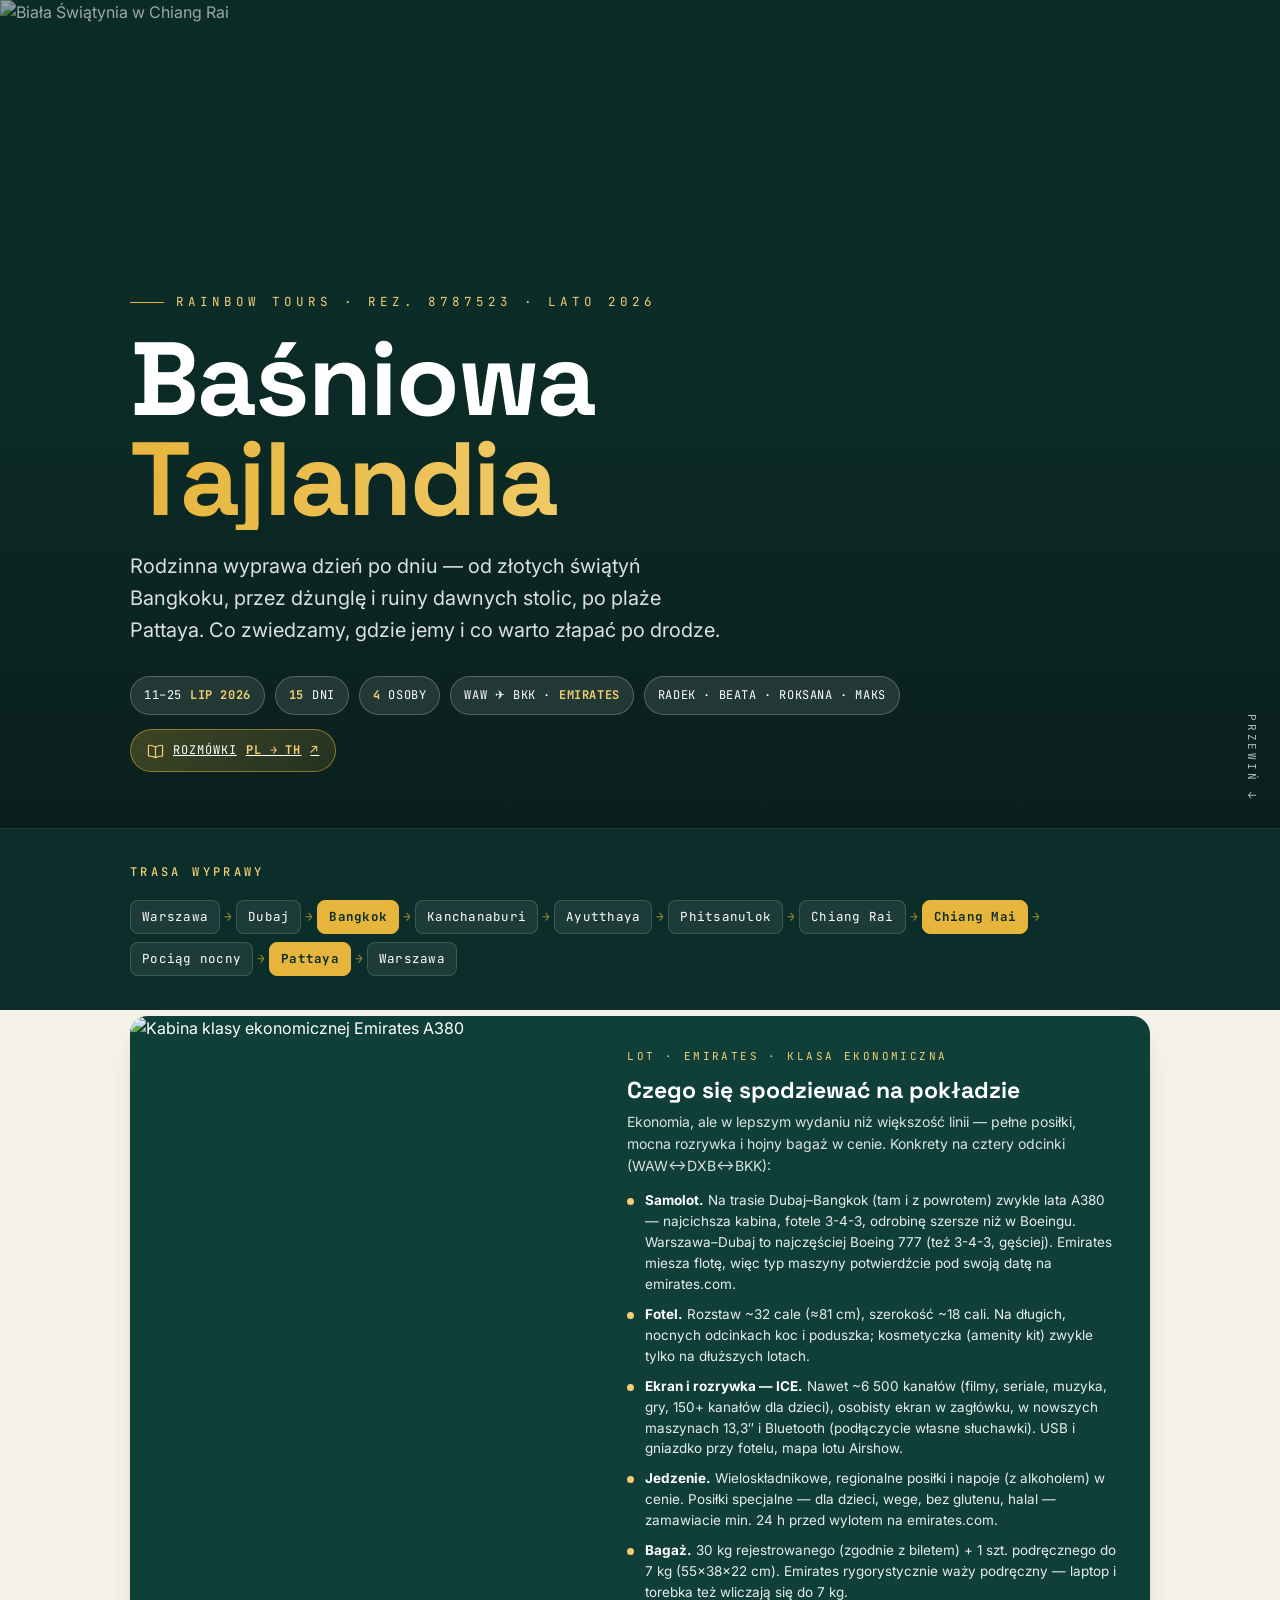
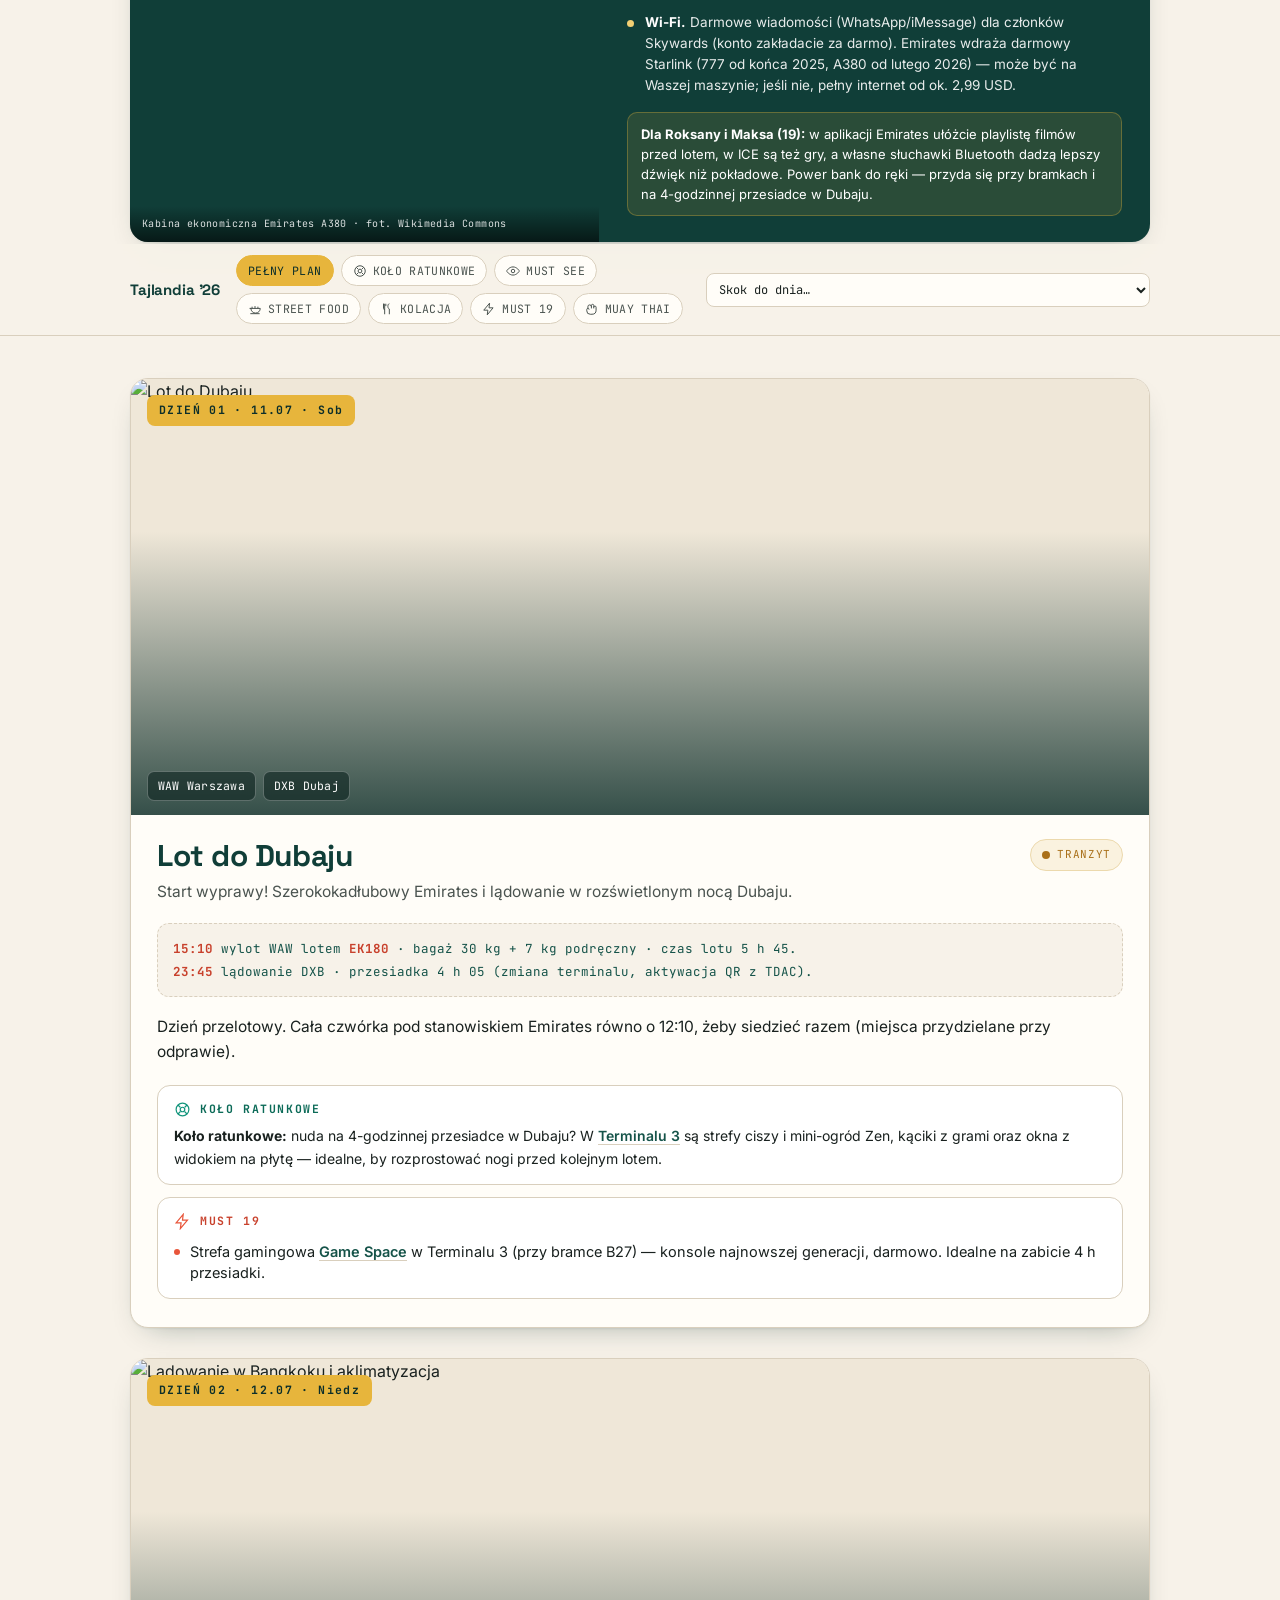
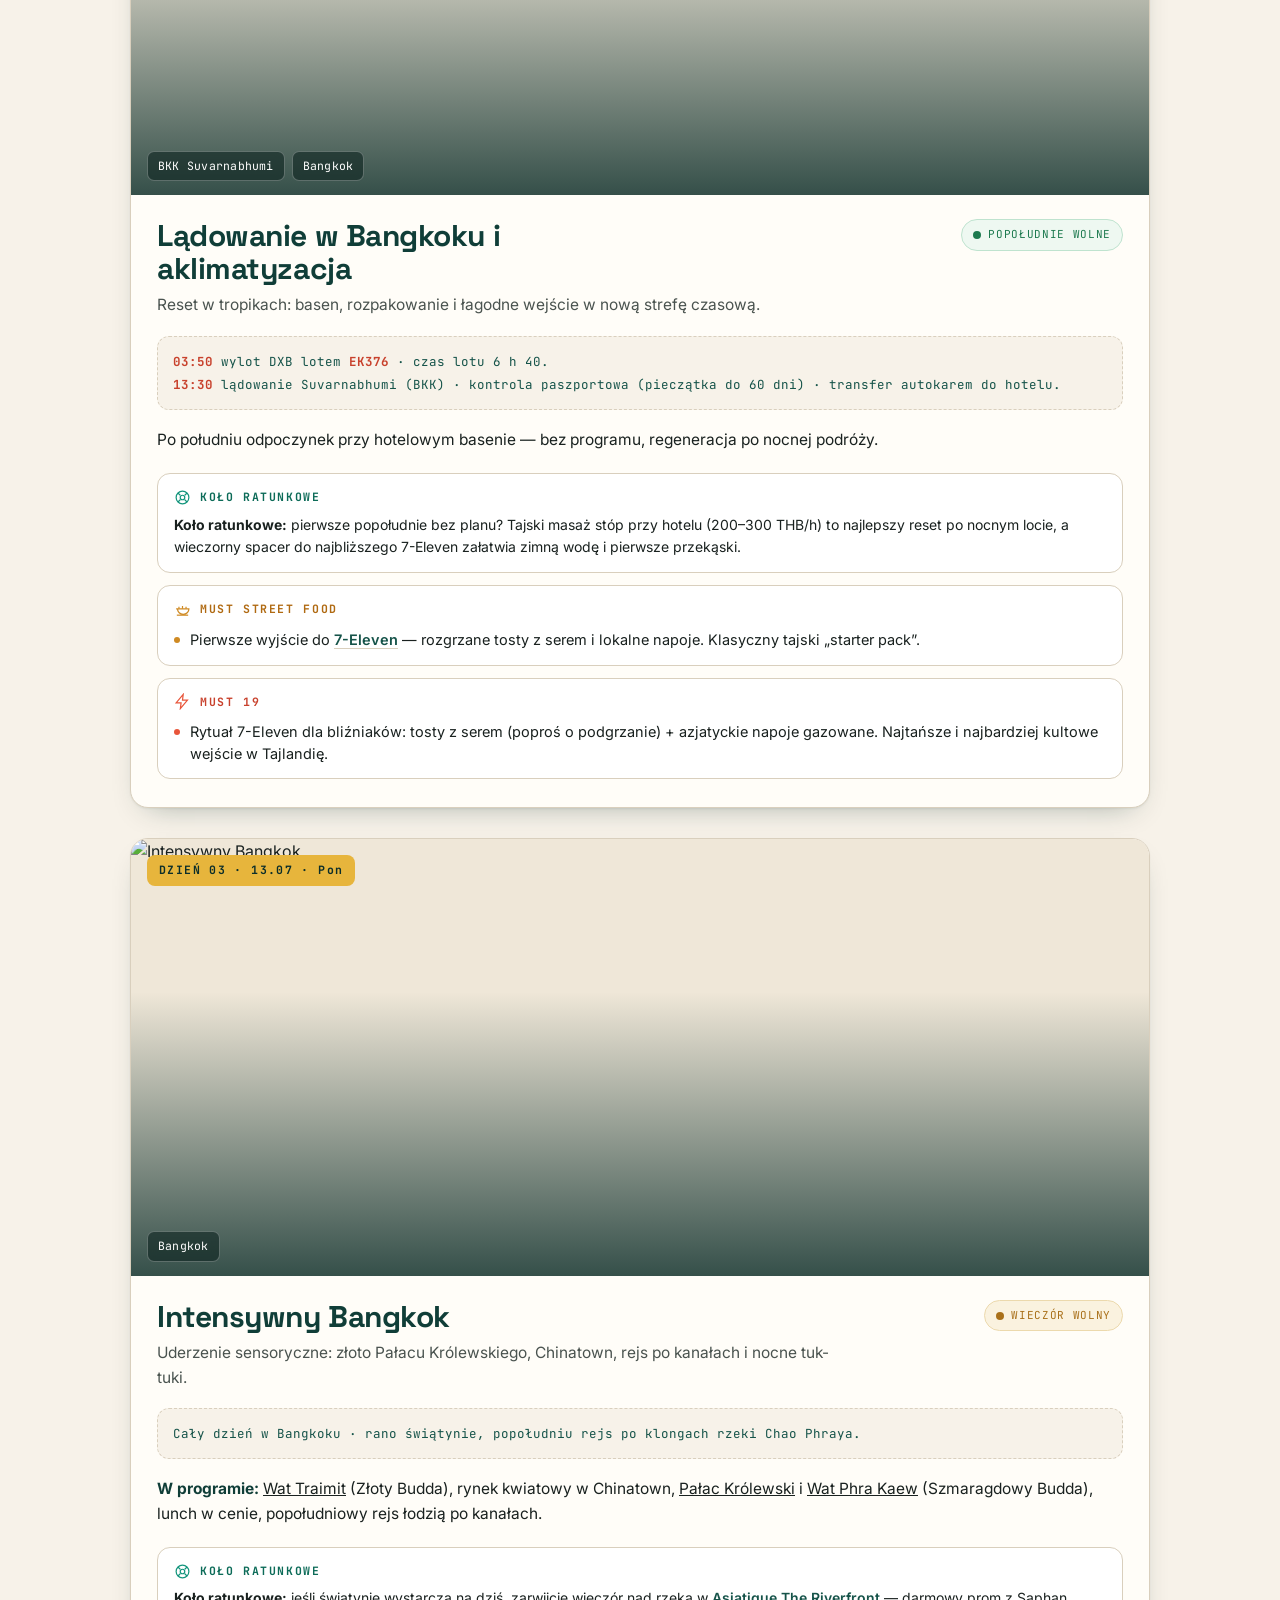
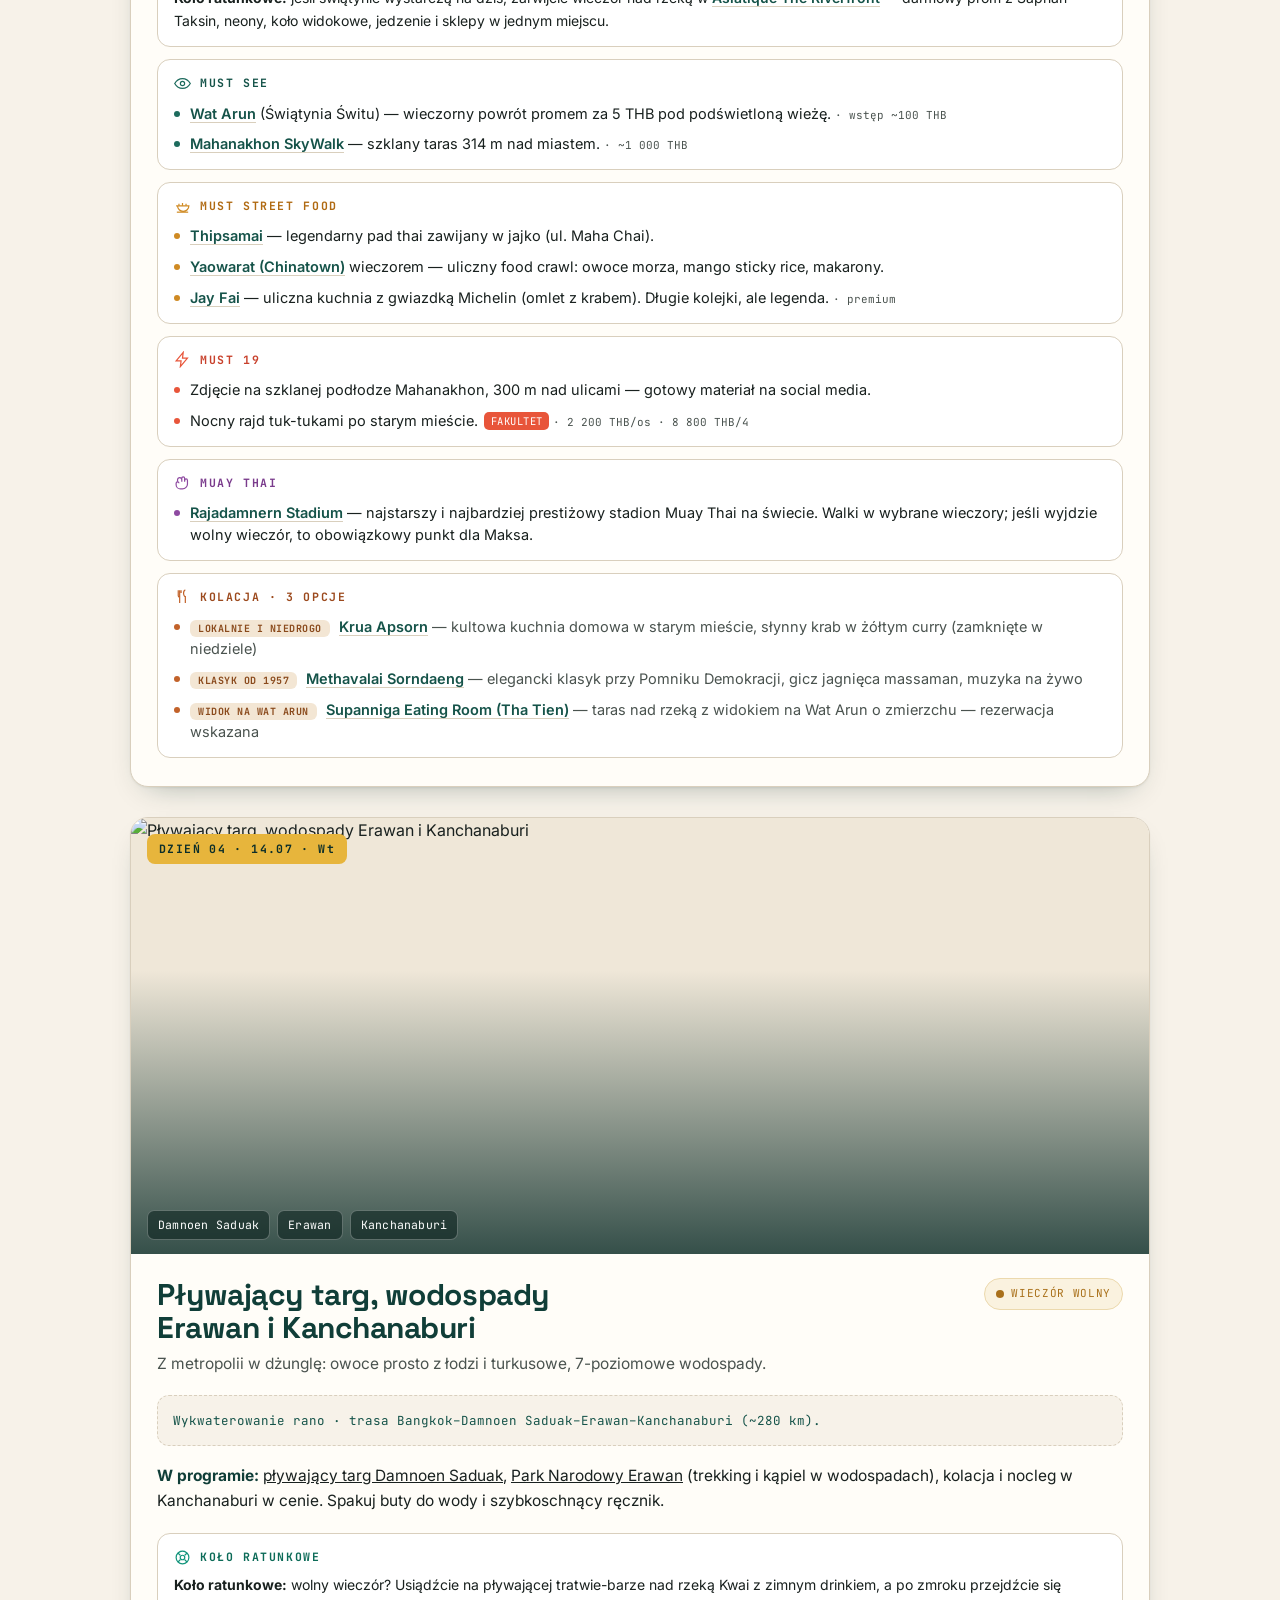
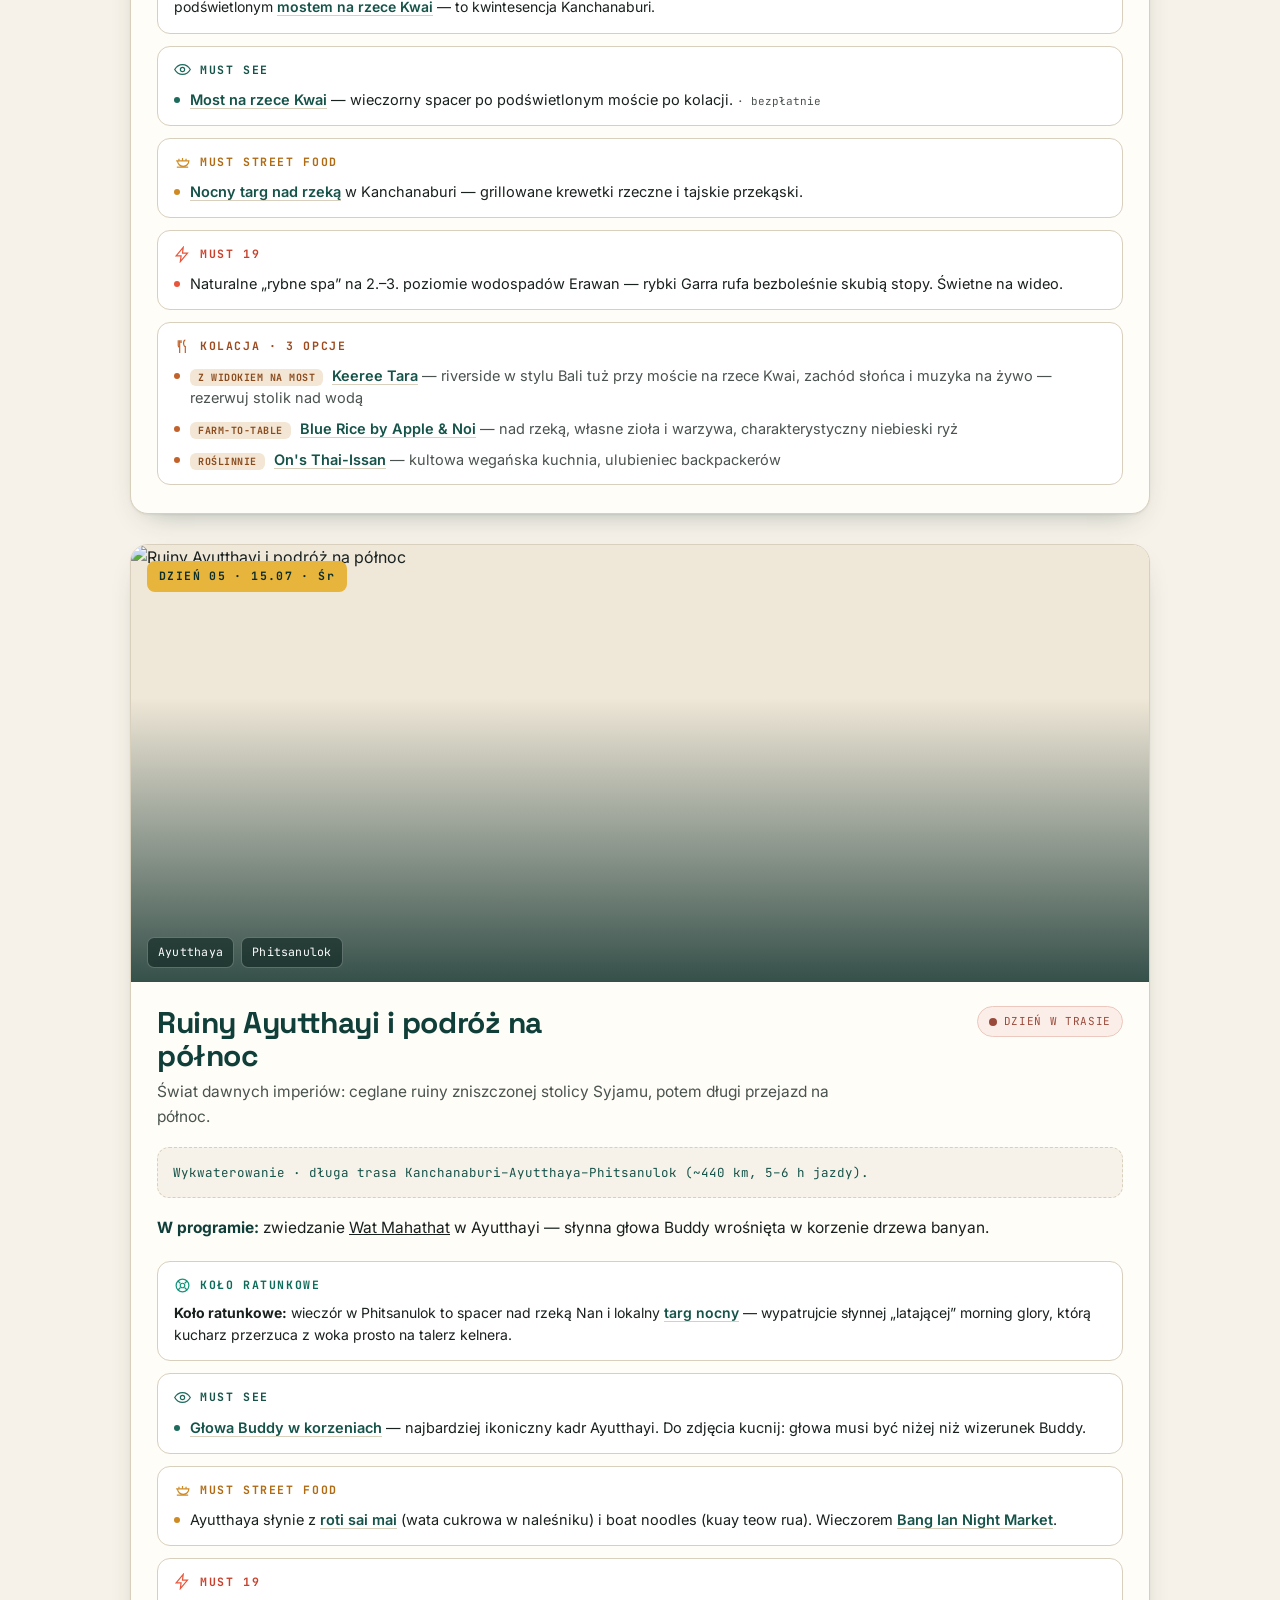
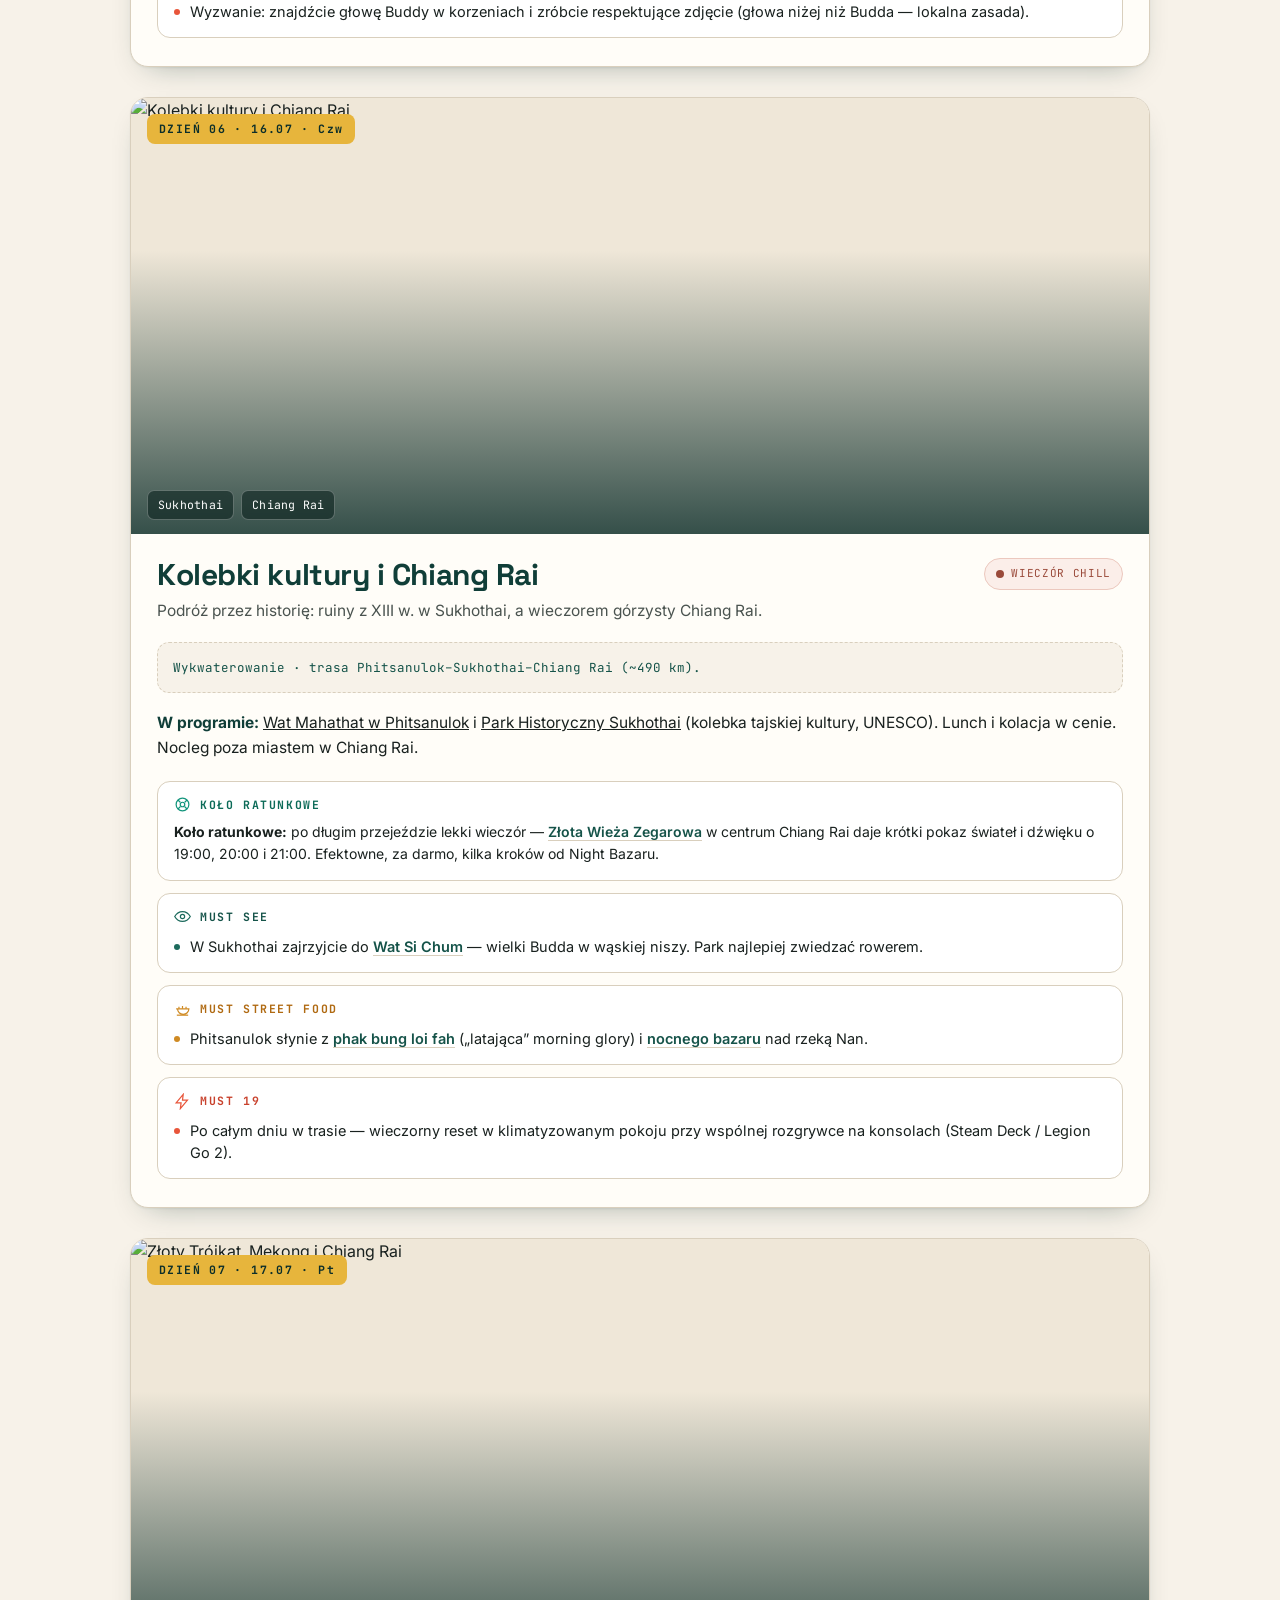
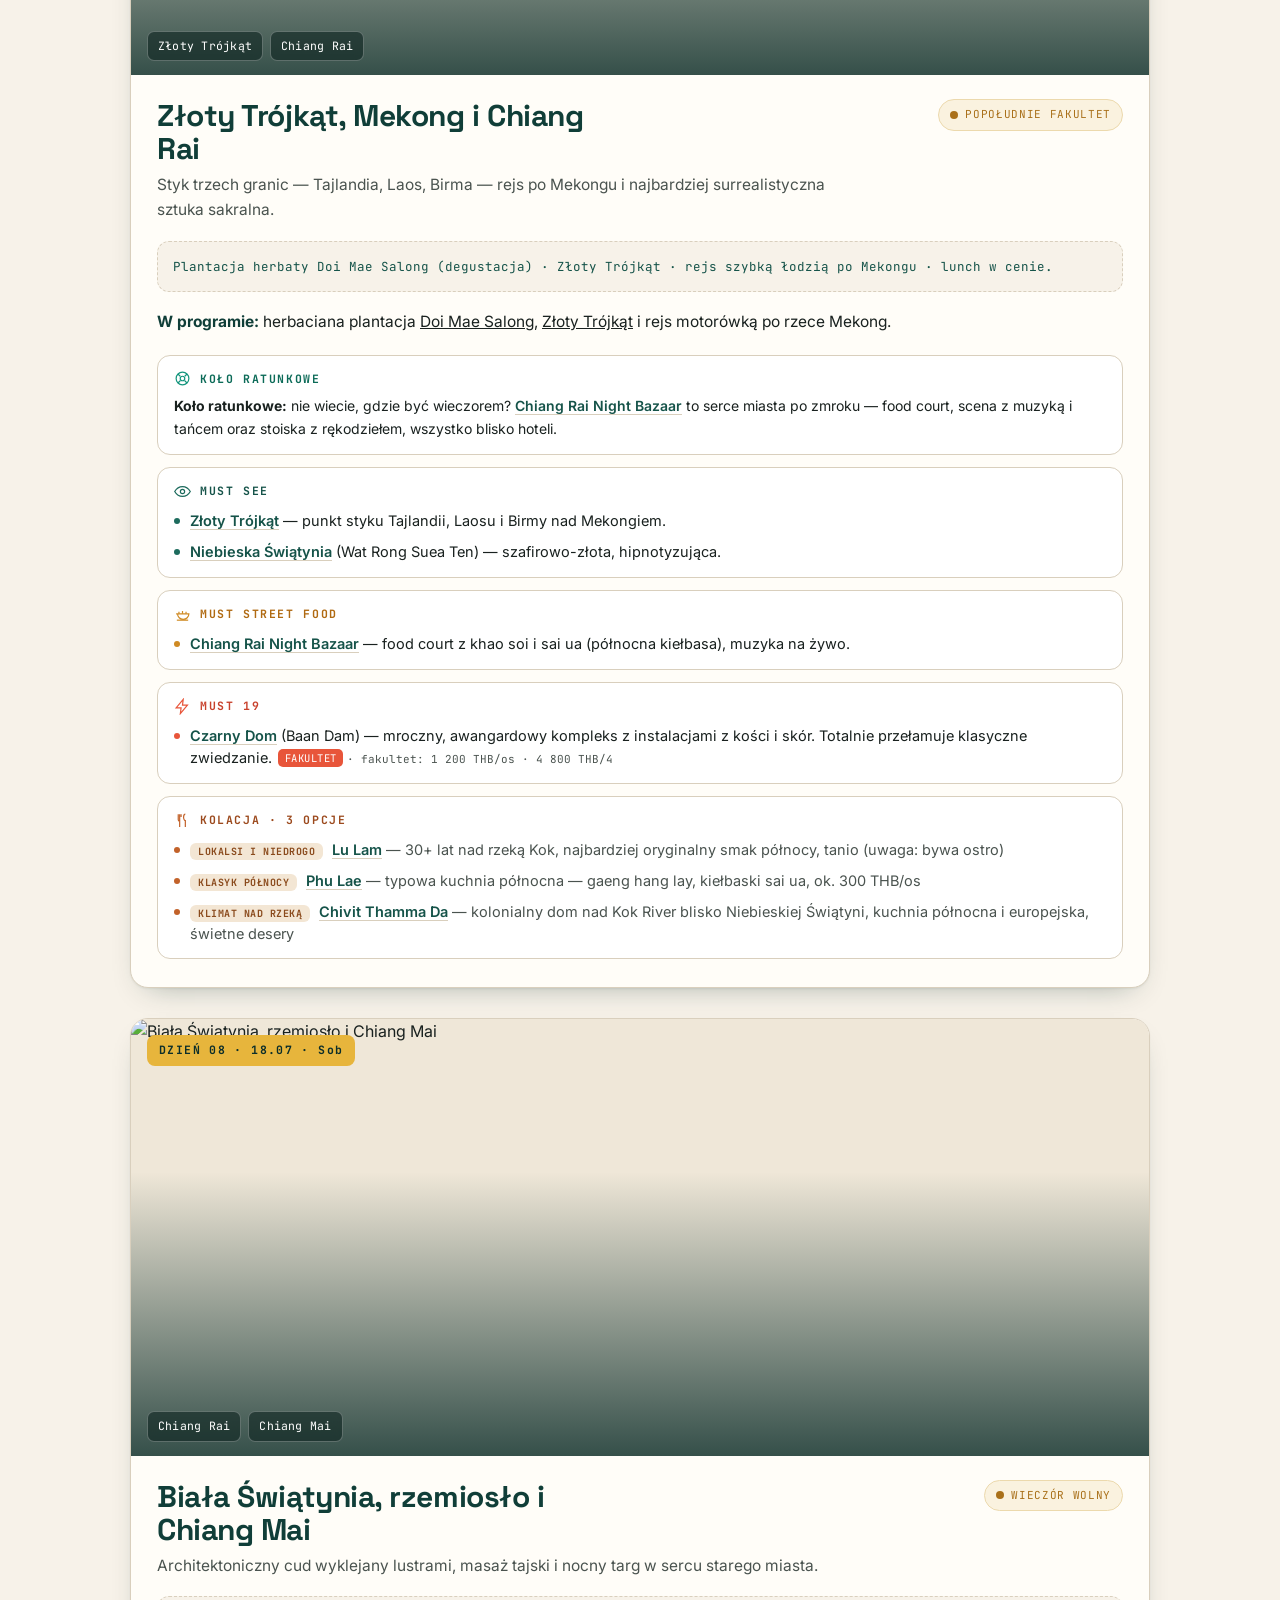
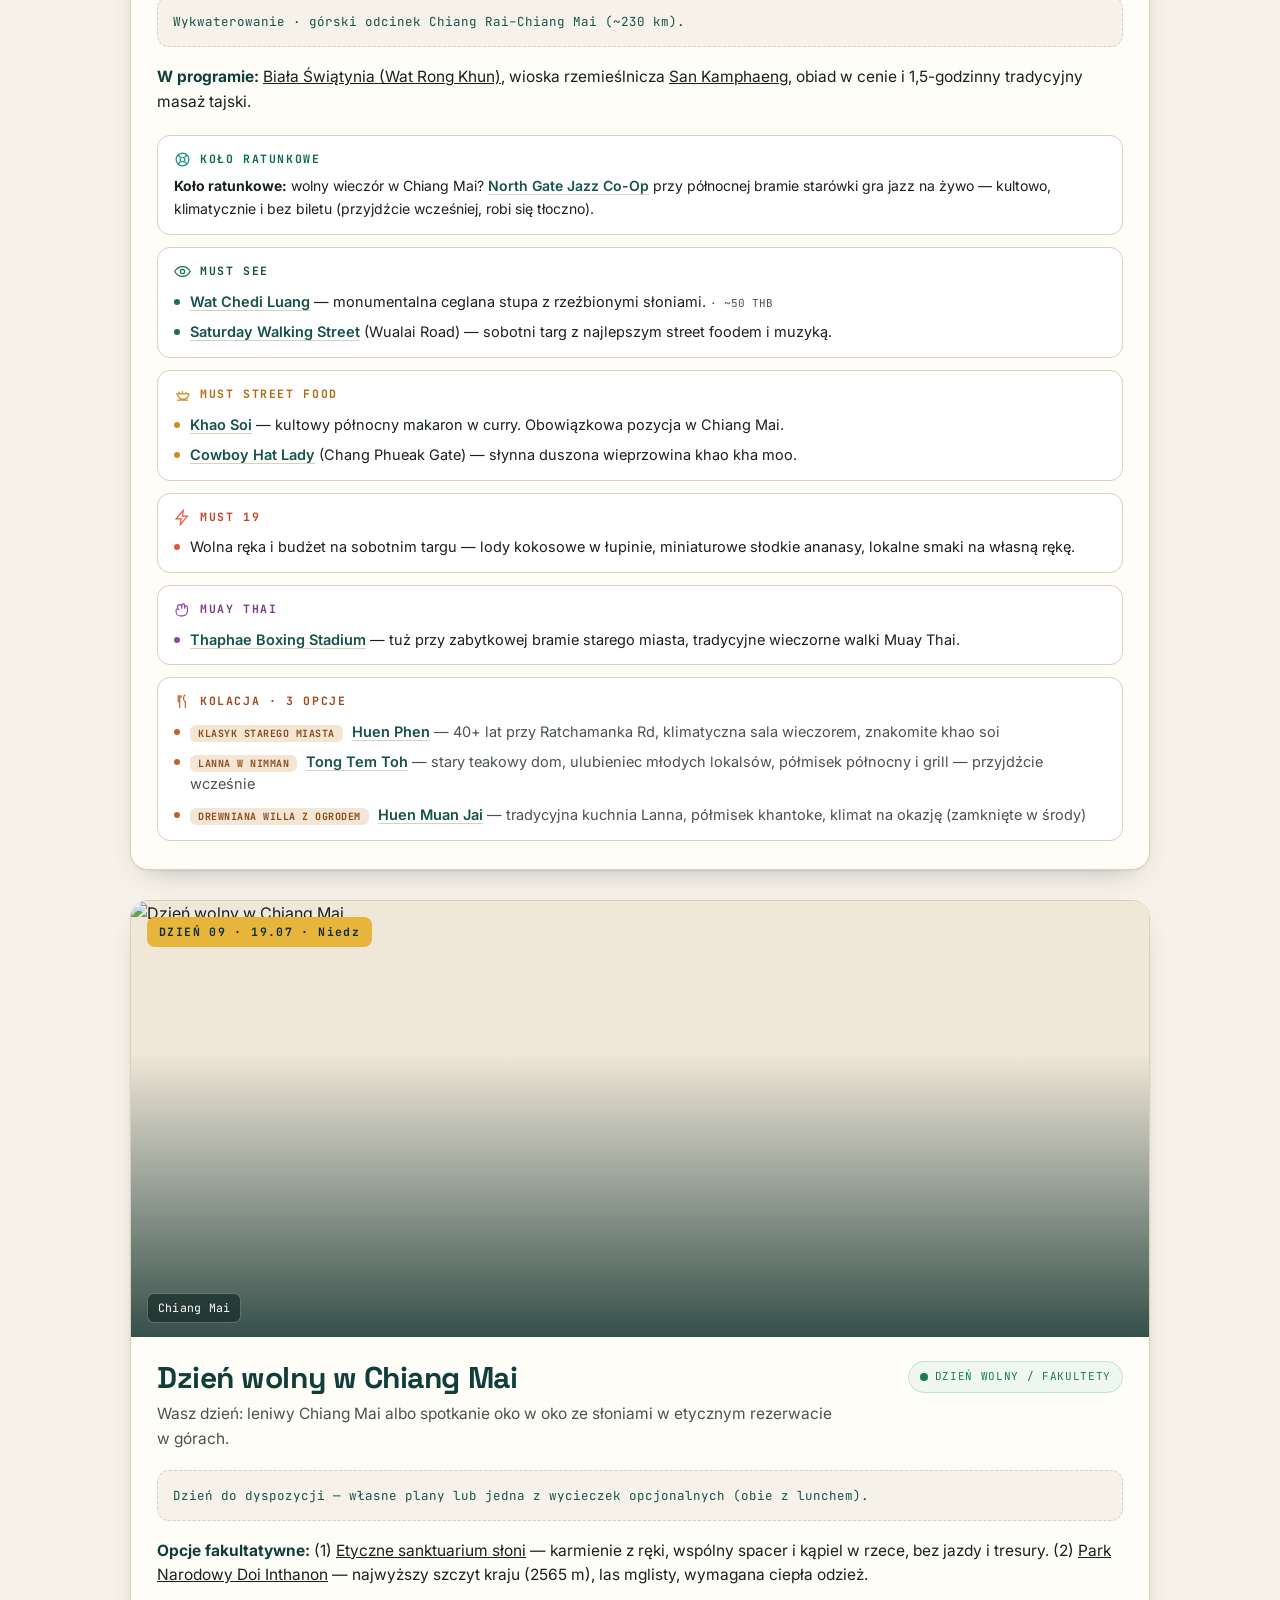
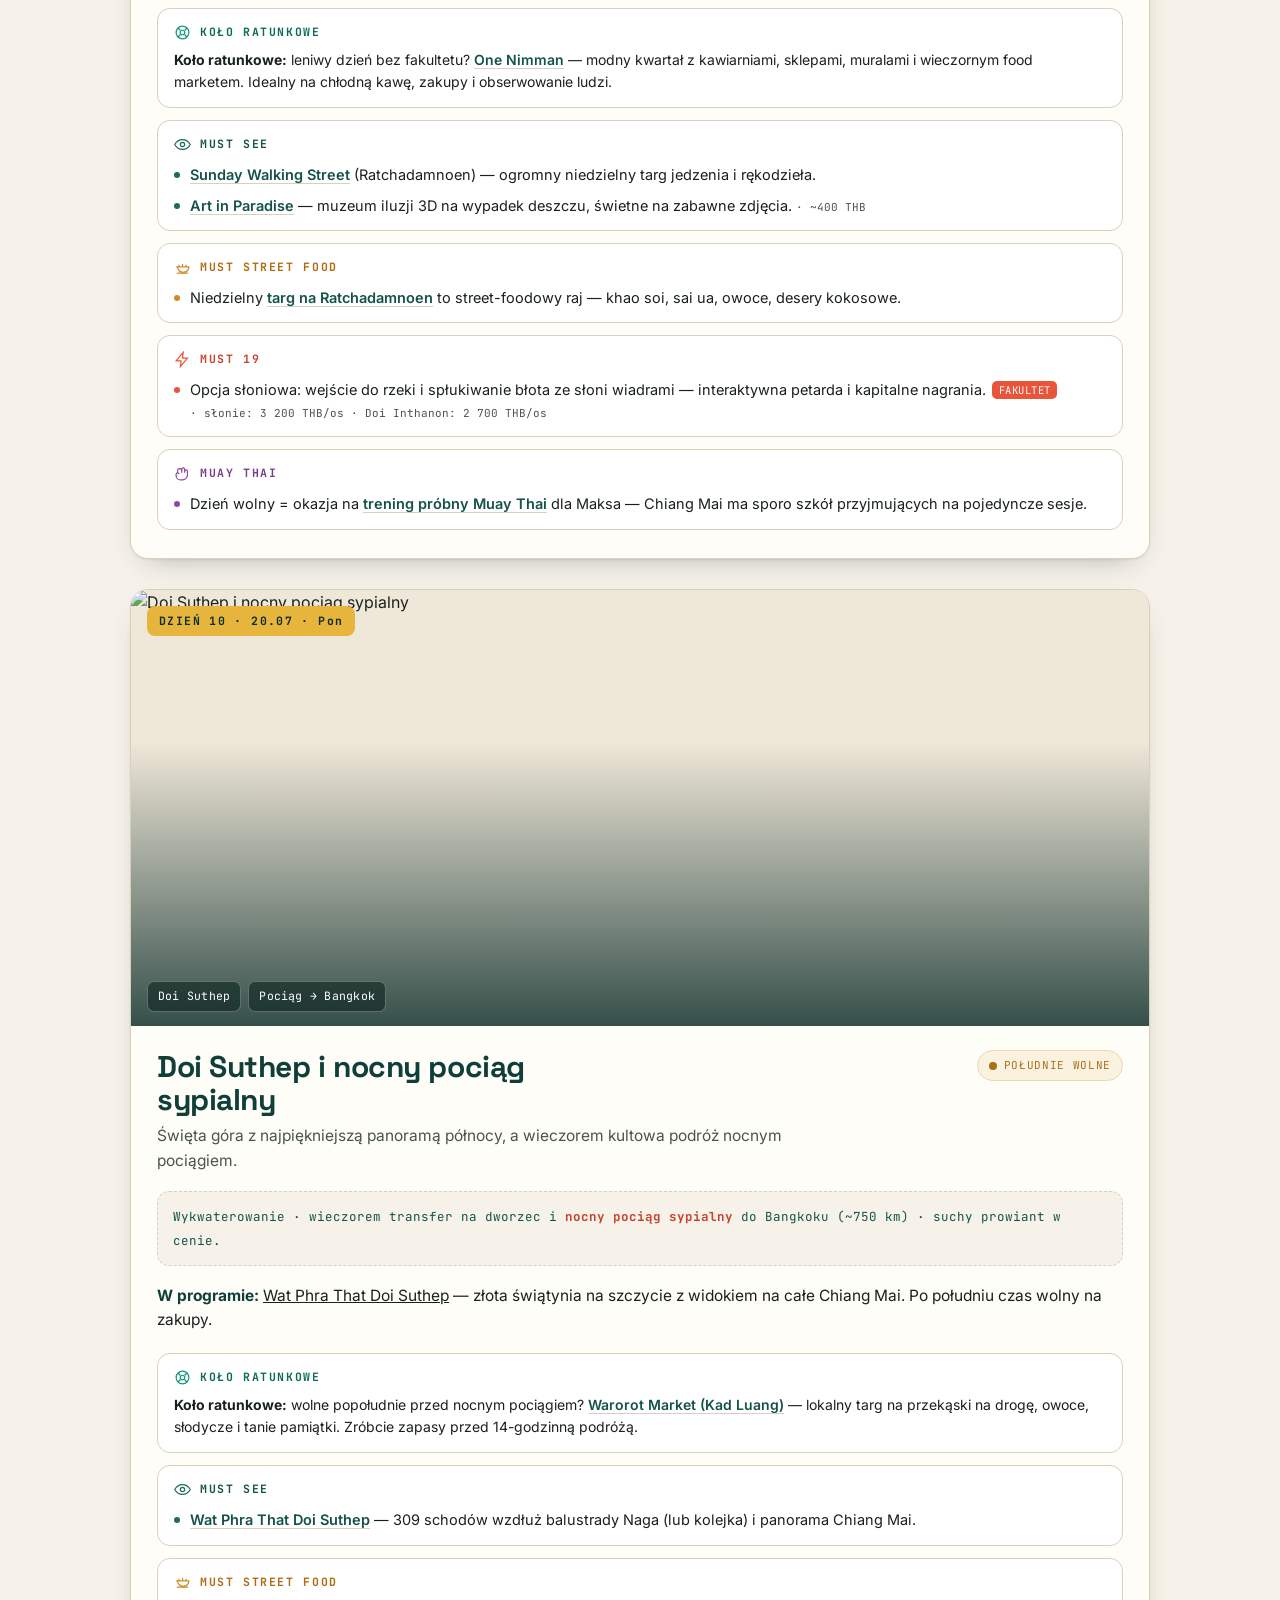
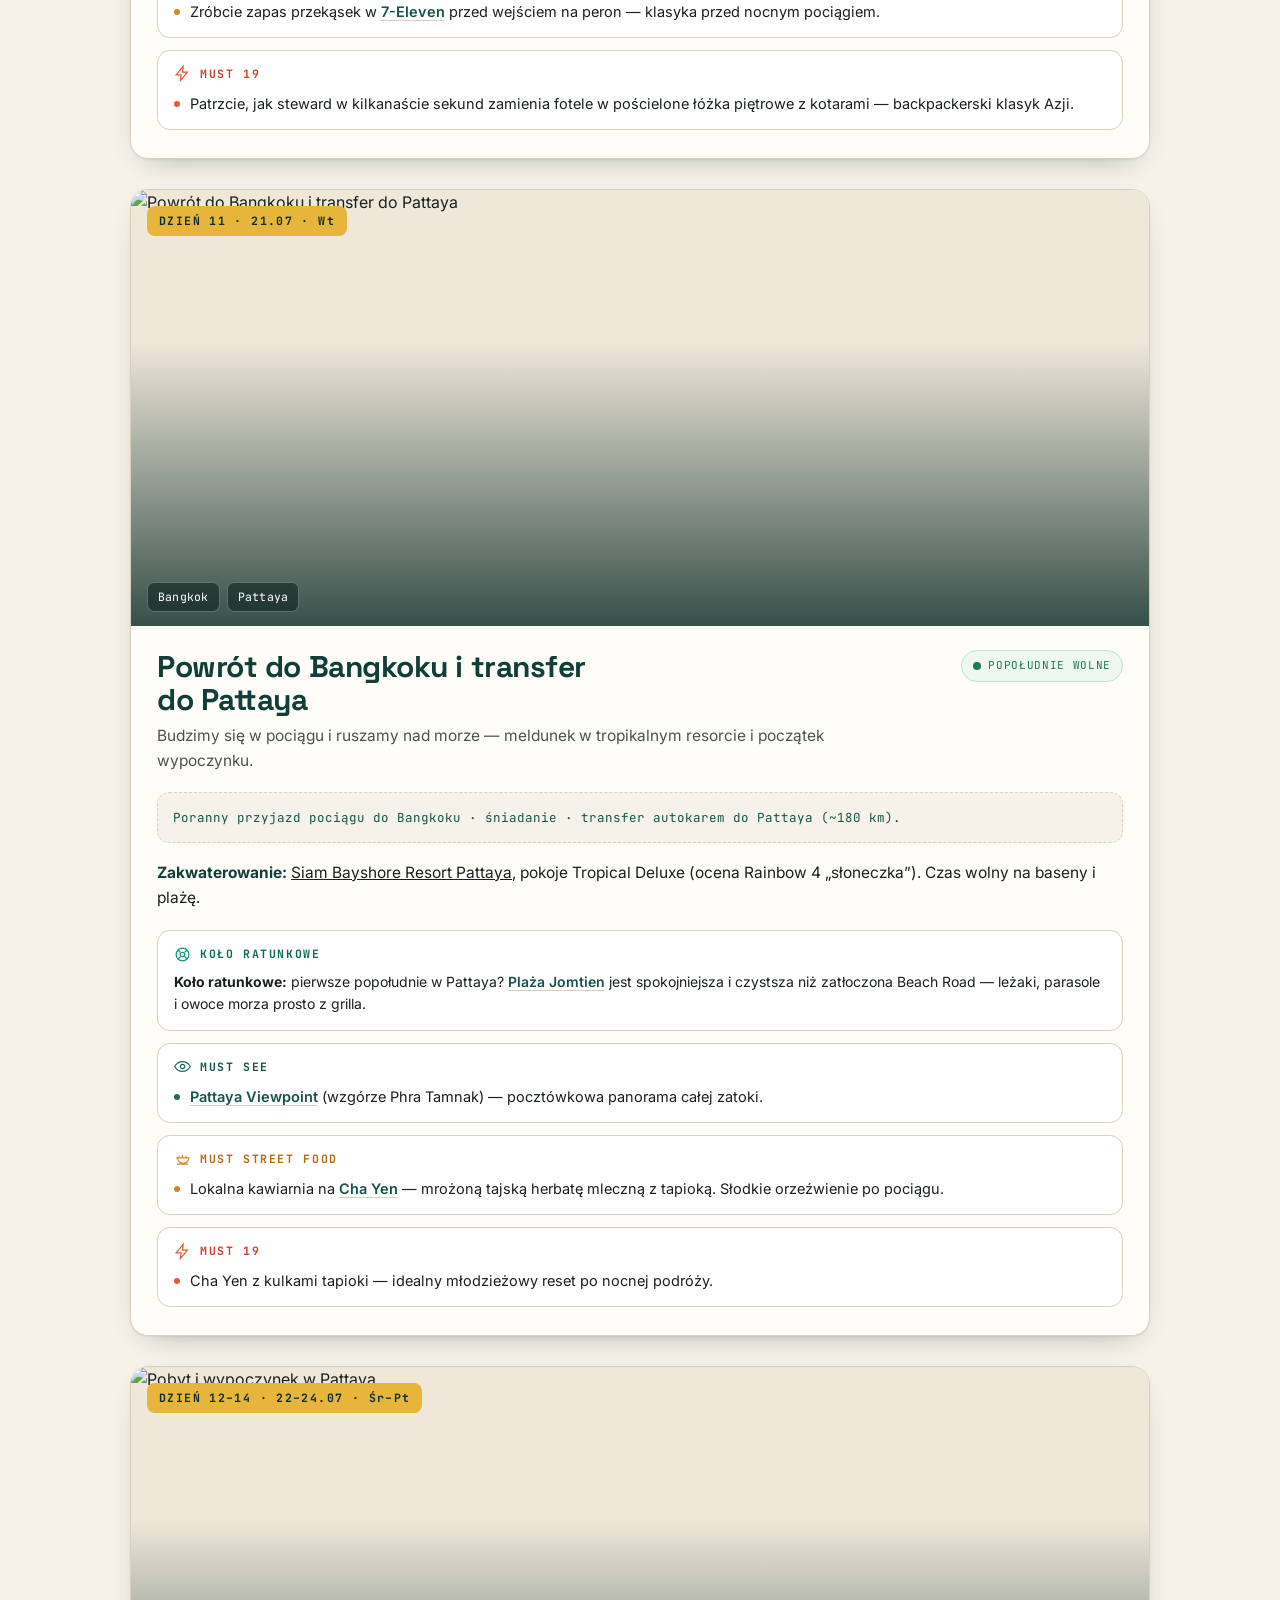
==== commit 9b74b9ab: "Add files via upload" ====
--- a/index.html
+++ b/index.html
@@ -4,239 +4,19 @@
 <meta charset="UTF-8">
 <meta name="viewport" content="width=device-width, initial-scale=1.0">
 <title>Baśniowa Tajlandia 2026 — Plan wyprawy rodzinnej</title>
+<meta property="og:type" content="website">
+<meta property="og:title" content="Baśniowa Tajlandia 2026 — Plan wyprawy rodzinnej">
+<meta property="og:description" content="Rodzinna wyprawa dzień po dniu: świątynie, dżungla, plaże Pattaya. Plan, jedzenie i rozmówki PL→TH.">
+<meta property="og:image" content="https://commons.wikimedia.org/wiki/Special:FilePath/Wat%20Rong%20Khun%20-%20Chiang%20Rai.jpg?width=1280">
 <link rel="preconnect" href="https://fonts.googleapis.com">
 <link rel="preconnect" href="https://fonts.gstatic.com" crossorigin>
 <link href="https://fonts.googleapis.com/css2?family=Space+Grotesk:wght@400;500;600;700&family=Inter:wght@400;500;600;700&family=JetBrains+Mono:wght@400;500;700&display=swap" rel="stylesheet">
-<style>
-  :root{
-    --jade-900:#0c2e2a;
-    --jade-800:#103e38;
-    --jade-700:#155349;
-    --jade-600:#1d6b5d;
-    --gold:#e7b53c;
-    --gold-soft:#f2cf73;
-    --coral:#e8553a;
-    --coral-deep:#c8412c;
-    --paper:#f7f2e9;
-    --paper-2:#efe7d8;
-    --ink:#19211f;
-    --ink-soft:#4a534f;
-    --line:#d9cfbd;
-    --card:#fffdf8;
-    --shadow:0 1px 2px rgba(12,46,42,.06),0 12px 30px -18px rgba(12,46,42,.45);
-    --radius:18px;
-    --mono:'JetBrains Mono',ui-monospace,monospace;
-    --disp:'Space Grotesk',system-ui,sans-serif;
-    --body:'Inter',system-ui,sans-serif;
-  }
-  *{box-sizing:border-box}
-  html{scroll-behavior:smooth}
-  body{
-    margin:0;background:var(--paper);color:var(--ink);
-    font-family:var(--body);font-size:16px;line-height:1.6;
-    -webkit-font-smoothing:antialiased;
-  }
-  img{display:block;max-width:100%}
-  a{color:inherit}
-  .wrap{max-width:1060px;margin:0 auto;padding:0 20px}
-
-  /* ---------- COVER ---------- */
-  .cover{position:relative;min-height:92vh;display:flex;align-items:flex-end;
-    color:#fff;overflow:hidden;background:var(--jade-900)}
-  .cover__img{position:absolute;inset:0;width:100%;height:100%;object-fit:cover;
-    filter:saturate(1.05);opacity:.9}
-  .cover__veil{position:absolute;inset:0;
-    background:linear-gradient(180deg,rgba(10,38,34,.35) 0%,rgba(10,38,34,.25) 40%,rgba(10,30,27,.92) 100%)}
-  .cover__inner{position:relative;width:100%;max-width:1060px;margin:0 auto;
-    padding:0 20px 56px}
-  .eyebrow{font-family:var(--mono);font-size:12.5px;letter-spacing:.32em;
-    text-transform:uppercase;color:var(--gold-soft);margin-bottom:18px;
-    display:flex;align-items:center;gap:12px;flex-wrap:wrap}
-  .eyebrow::before{content:"";width:34px;height:1px;background:var(--gold)}
-  .cover h1{font-family:var(--disp);font-weight:700;letter-spacing:-.02em;
-    line-height:.96;margin:0;font-size:clamp(46px,9vw,104px)}
-  .cover h1 em{font-style:normal;display:block;
-    background:linear-gradient(90deg,var(--gold) 0%,var(--gold-soft) 55%,#fff5dc 100%);
-    -webkit-background-clip:text;background-clip:text;color:transparent}
-  .cover__sub{margin:20px 0 0;font-size:clamp(16px,2.2vw,20px);max-width:46ch;
-    color:rgba(255,255,255,.86)}
-  .ticket{margin-top:30px;display:flex;flex-wrap:wrap;gap:10px}
-  .ticket .chip{font-family:var(--mono);font-size:12px;letter-spacing:.05em;
-    background:rgba(255,255,255,.10);border:1px solid rgba(255,255,255,.22);
-    padding:9px 13px;border-radius:999px;backdrop-filter:blur(6px);
-    display:flex;gap:8px;align-items:center}
-  .ticket .chip b{color:var(--gold-soft);font-weight:700}
-  .scrollcue{position:absolute;right:20px;bottom:26px;font-family:var(--mono);
-    font-size:11px;letter-spacing:.25em;color:rgba(255,255,255,.7);
-    writing-mode:vertical-rl;text-transform:uppercase}
-
-  /* ---------- ROUTE STRIP ---------- */
-  .route{background:var(--jade-900);color:#fff;padding:34px 0;border-top:1px solid rgba(255,255,255,.08)}
-  .route h2{font-family:var(--mono);font-size:12px;letter-spacing:.28em;
-    text-transform:uppercase;color:var(--gold-soft);margin:0 0 18px;font-weight:500}
-  .route__line{display:flex;flex-wrap:wrap;gap:8px 4px;align-items:center}
-  .stop{font-family:var(--mono);font-size:12.5px;letter-spacing:.02em;
-    background:rgba(255,255,255,.07);border:1px solid rgba(255,255,255,.14);
-    padding:6px 11px;border-radius:8px;white-space:nowrap}
-  .stop.key{background:var(--gold);color:var(--jade-900);border-color:var(--gold);font-weight:700}
-  .arr{color:rgba(231,181,60,.65);font-family:var(--mono);font-size:13px}
-
-  /* ---------- STICKY NAV ---------- */
-  .nav{position:sticky;top:0;z-index:50;background:rgba(247,242,233,.92);
-    backdrop-filter:blur(10px);border-bottom:1px solid var(--line)}
-  .nav__inner{display:flex;align-items:center;gap:14px;padding:11px 20px;
-    max-width:1060px;margin:0 auto;flex-wrap:wrap}
-  .nav__brand{font-family:var(--disp);font-weight:700;font-size:15px;letter-spacing:-.01em;
-    color:var(--jade-800);margin-right:2px;white-space:nowrap}
-  .filters{display:flex;gap:7px;flex-wrap:wrap;flex:1}
-  .filt{font-family:var(--mono);font-size:11.5px;letter-spacing:.03em;cursor:pointer;
-    border:1px solid var(--line);background:var(--card);color:var(--ink-soft);
-    padding:7px 11px;border-radius:999px;display:inline-flex;align-items:center;gap:6px;
-    transition:all .15s ease;text-transform:uppercase}
-  .filt:hover{border-color:var(--jade-600);color:var(--jade-700)}
-  .filt[aria-pressed="true"]{background:var(--jade-800);color:#fff;border-color:var(--jade-800)}
-  .filt[aria-pressed="true"] svg{stroke:var(--gold-soft)}
-  .filt svg{width:14px;height:14px;stroke:currentColor;fill:none;stroke-width:1.7}
-  .filt.all[aria-pressed="true"]{background:var(--gold);color:var(--jade-900);border-color:var(--gold)}
-  .daysel{font-family:var(--mono);font-size:12px;border:1px solid var(--line);
-    border-radius:8px;padding:7px 8px;background:var(--card);color:var(--ink);cursor:pointer}
-  .filter-note{font-family:var(--mono);font-size:11px;color:var(--ink-soft);
-    width:100%;margin-top:2px;display:none}
-  .filter-note.on{display:block}
-
-  /* ---------- DAYS ---------- */
-  main{padding:42px 0 10px}
-  .day{background:var(--card);border:1px solid var(--line);border-radius:var(--radius);
-    box-shadow:var(--shadow);overflow:hidden;margin-bottom:30px;scroll-margin-top:80px}
-  .day.hide{display:none}
-  .day__media{position:relative;aspect-ratio:21/9;background:var(--paper-2);overflow:hidden}
-  .day__media img{width:100%;height:100%;object-fit:cover;transition:transform .9s ease}
-  .day:hover .day__media img{transform:scale(1.035)}
-  .day__media::after{content:"";position:absolute;inset:0;
-    background:linear-gradient(180deg,rgba(12,46,42,0) 35%,rgba(12,46,42,.82) 100%)}
-  .day__tag{position:absolute;left:16px;top:16px;z-index:2;font-family:var(--mono);
-    font-size:11.5px;letter-spacing:.12em;color:var(--jade-900);background:var(--gold);
-    padding:6px 12px;border-radius:8px;font-weight:700}
-  .day__loc{position:absolute;left:16px;bottom:14px;right:16px;z-index:2;
-    display:flex;gap:7px;flex-wrap:wrap;align-items:flex-end}
-  .pin{font-family:var(--mono);font-size:11.5px;letter-spacing:.02em;color:#fff;
-    background:rgba(8,30,27,.55);border:1px solid rgba(255,255,255,.28);
-    padding:5px 10px;border-radius:7px;backdrop-filter:blur(4px)}
-  .day__body{padding:24px 26px 28px}
-  .day__head{display:flex;justify-content:space-between;gap:18px;align-items:flex-start;
-    flex-wrap:wrap;margin-bottom:6px}
-  .day__title{font-family:var(--disp);font-weight:700;font-size:clamp(22px,3.4vw,30px);
-    letter-spacing:-.015em;line-height:1.1;margin:0;color:var(--jade-800);max-width:24ch}
-  .free{font-family:var(--mono);font-size:11px;letter-spacing:.06em;text-transform:uppercase;
-    padding:6px 11px;border-radius:999px;white-space:nowrap;border:1px solid;display:inline-flex;gap:7px;align-items:center}
-  .free::before{content:"";width:8px;height:8px;border-radius:50%;background:currentColor}
-  .free.pelny{color:#1d7a4f;border-color:#bfe3cf;background:#eef8f1}
-  .free.czesc{color:#a9701a;border-color:#ecd9ad;background:#faf2df}
-  .free.brak{color:#9a4a3a;border-color:#ecc8be;background:#fbeee9}
-  .teaser{font-size:15.5px;color:var(--ink-soft);margin:8px 0 18px;max-width:68ch}
-
-  .transit{font-family:var(--mono);font-size:12.5px;color:var(--jade-700);
-    background:var(--paper);border:1px dashed var(--line);border-radius:12px;
-    padding:13px 15px;margin-bottom:18px;line-height:1.85}
-  .transit b{color:var(--coral-deep)}
-  .program{margin:0 0 20px;font-size:15.5px}
-  .program strong{color:var(--jade-800)}
-
-  .secs{display:grid;gap:12px}
-  .sec--backup{background:#ecf5f1;border:1px solid #cfe6dd;border-radius:12px;padding:12px 14px}
-  .sec--backup .sec__h{color:#0c6b58;margin-bottom:7px} .sec--backup .sec__h svg{stroke:#13957c}
-  .backup-text{font-size:14px;line-height:1.6;color:var(--ink);margin:0}
-  .backup-text a.lnk{color:#0c6b58}
-  .sec{border:1px solid var(--line);border-radius:13px;padding:14px 16px;background:#fff;
-    transition:box-shadow .15s ease,border-color .15s ease}
-  .sec.hide{display:none}
-  .sec__h{display:flex;align-items:center;gap:9px;font-family:var(--mono);
-    font-size:11.5px;letter-spacing:.14em;text-transform:uppercase;margin:0 0 10px;font-weight:700}
-  .sec__h svg{width:17px;height:17px;fill:none;stroke-width:1.7}
-  .sec--see .sec__h{color:var(--jade-700)} .sec--see .sec__h svg{stroke:var(--jade-600)}
-  .sec--food .sec__h{color:#b06a12} .sec--food .sec__h svg{stroke:#cf8a23}
-  .sec--t19 .sec__h{color:var(--coral-deep)} .sec--t19 .sec__h svg{stroke:var(--coral)}
-  .sec--muay .sec__h{color:#7a3b8c} .sec--muay .sec__h svg{stroke:#8e4aa1}
-  .sec--dinner .sec__h{color:#9c4a1e} .sec--dinner .sec__h svg{stroke:#c2622a}
-  .sec ul{list-style:none;margin:0;padding:0;display:grid;gap:9px}
-  .sec li{display:flex;gap:10px;align-items:flex-start;font-size:14.5px;line-height:1.5}
-  .sec li::before{content:"";flex:0 0 6px;width:6px;height:6px;border-radius:50%;
-    margin-top:8px;background:var(--line)}
-  .sec--see li::before{background:var(--jade-600)}
-  .sec--food li::before{background:#cf8a23}
-  .sec--t19 li::before{background:var(--coral)}
-  .sec--muay li::before{background:#8e4aa1}
-  .sec--dinner li::before{background:#c2622a}
-  .dlabel{font-family:var(--mono);font-size:10px;letter-spacing:.05em;text-transform:uppercase;
-    background:#f3e6d4;color:#8a4a1c;padding:2px 8px;border-radius:6px;margin-right:5px;white-space:nowrap}
-  .sec a.lnk{color:var(--jade-700);text-decoration:none;border-bottom:1.5px solid var(--line);
-    font-weight:600;transition:border-color .15s}
-  .sec a.lnk:hover{border-color:var(--jade-600)}
-  .sec .note{color:var(--ink-soft)}
-  .opt{font-family:var(--mono);font-size:10.5px;letter-spacing:.04em;color:#fff;
-    background:var(--coral);padding:2px 7px;border-radius:5px;margin-left:6px;
-    text-transform:uppercase;white-space:nowrap;vertical-align:middle}
-  .price{font-family:var(--mono);font-size:11px;color:var(--ink-soft);white-space:nowrap}
-
-  /* ---------- EMIRATES PANEL ---------- */
-  .ek{padding:6px 0 2px}
-  .ek__grid{background:var(--jade-800);color:#fff;border-radius:var(--radius);box-shadow:var(--shadow);
-    display:grid;grid-template-columns:minmax(0,.92fr) minmax(0,1.08fr);overflow:hidden}
-  .ek__media{margin:0;position:relative;min-height:250px}
-  .ek__media img{width:100%;height:100%;object-fit:cover;display:block}
-  .ek__media figcaption{position:absolute;left:0;right:0;bottom:0;font-family:var(--mono);font-size:10px;
-    letter-spacing:.04em;color:rgba(255,255,255,.85);padding:10px 12px;
-    background:linear-gradient(transparent,rgba(0,0,0,.6))}
-  .ek__body{padding:26px 28px}
-  .ek__tag{font-family:var(--mono);font-size:11px;letter-spacing:.22em;color:var(--gold-soft);text-transform:uppercase}
-  .ek__body h2{font-family:var(--disp);font-size:23px;margin:9px 0 8px;color:#fff;line-height:1.15}
-  .ek__lead{font-size:14px;color:rgba(255,255,255,.85);line-height:1.55;margin:0 0 14px}
-  .ek__list{list-style:none;margin:0;padding:0;display:grid;gap:9px}
-  .ek__list li{font-size:13.5px;line-height:1.55;color:rgba(255,255,255,.9);padding-left:18px;position:relative}
-  .ek__list li::before{content:"";position:absolute;left:0;top:8px;width:7px;height:7px;border-radius:50%;background:var(--gold-soft)}
-  .ek__list b{color:#fff}
-  .ek__tip{margin-top:16px;font-size:13px;line-height:1.55;color:#fff;
-    background:rgba(231,181,60,.12);border:1px solid rgba(231,181,60,.32);border-radius:10px;padding:11px 13px}
-  @media(max-width:760px){.ek__grid{grid-template-columns:1fr}.ek__media{min-height:200px}}
-
-  /* ---------- PATTAYA PLAYBOOK ---------- */
-  .pat{margin:30px 0 8px}
-  .pat__tag{font-family:var(--mono);font-size:11px;letter-spacing:.2em;text-transform:uppercase;color:var(--coral)}
-  .pat__head h2{font-family:var(--disp);font-size:24px;margin:8px 0 6px;color:var(--jade-900)}
-  .pat__lead{font-size:14px;color:var(--ink-soft);line-height:1.55;margin:0;max-width:780px}
-  .pat__grid{display:grid;grid-template-columns:repeat(auto-fit,minmax(290px,1fr));gap:14px;margin-top:18px}
-  .pat__cat{background:var(--card);border:1px solid var(--line);border-radius:14px;padding:16px 18px;box-shadow:var(--shadow)}
-  .pat__cat h3{display:flex;align-items:center;gap:8px;font-family:var(--mono);font-size:12px;letter-spacing:.1em;text-transform:uppercase;color:var(--jade-700);margin:0 0 11px}
-  .pat__cat h3 svg{width:18px;height:18px;stroke:var(--gold);fill:none;stroke-width:1.7;stroke-linecap:round;stroke-linejoin:round;flex:none}
-  .pat__cat ul{list-style:none;margin:0;padding:0;display:grid;gap:10px}
-  .pat__cat li{font-size:13.5px;line-height:1.5;color:var(--ink);padding-left:14px;position:relative}
-  .pat__cat li::before{content:"";position:absolute;left:0;top:7px;width:6px;height:6px;border-radius:50%;background:var(--coral)}
-  .pat__cat .note{color:var(--ink-soft)}
-  .pat__cat .tag{display:inline-block;font-family:var(--mono);font-size:10.5px;color:var(--jade-600);white-space:nowrap}
-
-  footer{text-align:center;padding:36px 20px 56px;color:var(--ink-soft);font-size:13px}
-  footer .mono{font-family:var(--mono);font-size:11px;letter-spacing:.1em;
-    text-transform:uppercase;color:var(--jade-700)}
-
-  :focus-visible{outline:2.5px solid var(--coral);outline-offset:2px;border-radius:4px}
-
-  @media (max-width:620px){
-    .day__media{aspect-ratio:16/10}
-    .day__body{padding:20px 18px 22px}
-    .nav__brand{display:none}
-    .cover__inner{padding-bottom:42px}
-  }
-  @media (prefers-reduced-motion:reduce){
-    html{scroll-behavior:auto}
-    .day:hover .day__media img{transform:none}
-    *{transition:none!important}
-  }
-</style>
+<link rel="stylesheet" href="style.css">
 </head>
 <body>
 
 <header class="cover">
-  <img class="cover__img" alt="Biała Świątynia w Chiang Rai" src="">
+  <img class="cover__img" alt="Biała Świątynia w Chiang Rai" src="https://commons.wikimedia.org/wiki/Special:FilePath/Wat%20Rong%20Khun%20-%20Chiang%20Rai.jpg?width=1280">
   <div class="cover__veil"></div>
   <div class="cover__inner">
     <div class="eyebrow">Rainbow Tours · Rez. 8787523 · Lato 2026</div>
@@ -249,6 +29,10 @@
       <span class="chip">WAW ✈ BKK · <b>EMIRATES</b></span>
       <span class="chip">RADEK · BEATA · ROKSANA · MAKS</span>
     </div>
+    <a class="phrasebtn" href="rozmowki.html">
+      <svg viewBox="0 0 24 24" aria-hidden="true"><path d="M12 7v14M2 5.5C2 5 2.4 4.6 3 4.6c3 0 6 .7 9 2.4 3-1.7 6-2.4 9-2.4.6 0 1 .4 1 .9V19c0 .5-.4.9-1 .9-3 0-6 .7-9 2.1-3-1.4-6-2.1-9-2.1-.6 0-1-.4-1-.9z"/></svg>
+      Rozmówki <b>PL → TH</b><span class="phrasebtn__go">↗</span>
+    </a>
   </div>
   <div class="scrollcue">przewiń ↓</div>
 </header>
@@ -376,6 +160,13 @@
   <div class="mono">Plan na podstawie programu Rainbow Tours · Rez. 8787523</div>
   <p style="margin-top:10px">Zdjęcia: Wikimedia Commons (licencje CC). Linki prowadzą do Map Google.<br>Sekcje <b>Must See · Street Food · Kolacja · Must 19 · Muay Thai</b> to nasze dodatki do programu biura.</p>
 </footer>
+
+<button class="cheatfab" id="cheatFab" type="button" aria-label="Ściąga: liczby i targ">💱 Targ</button>
+<div class="cheat" id="cheat" role="dialog" aria-label="Ściąga: liczby i targ">
+  <div class="cheat__top"><h3>Ściąga · Liczby &amp; Targ</h3><button class="cheat__x" id="cheatX" type="button" aria-label="Zamknij">✕</button></div>
+  <div class="cheat__body" id="cheatBody"></div>
+  <a class="cheat__more" href="rozmowki.html">Pełne rozmówki →</a>
+</div>
 
 <script>
 const IMG = f => `https://commons.wikimedia.org/wiki/Special:FilePath/${encodeURIComponent(f)}?width=1280`;
@@ -718,6 +509,46 @@
 }
 filterBtns.forEach(b=>b.addEventListener('click',()=>applyFilter(b.dataset.f)));
 applyFilter('all');
+
+/* ---------- PŁYWAJĄCA ŚCIĄGA: LICZBY & TARG ---------- */
+const CHEAT = {
+  "Liczby": [
+    {pl:"1 · 2 · 3 · 4 · 5", th:"หนึ่ง สอง สาม สี่ ห้า", say:"nyng · song · saam · sii · haa"},
+    {pl:"6 · 7 · 8 · 9 · 10", th:"หก เจ็ด แปด เก้า สิบ", say:"hok · dżet · paet · kao · sip"},
+    {pl:"20 · 100 · 1000", th:"ยี่สิบ / ร้อย / พัน", say:"jii-sip · roj · pan"}
+  ],
+  "Na targu": [
+    {pl:"Ile to kosztuje?", th:"เท่าไหร่", say:"thao-raj"},
+    {pl:"Za drogo", th:"แพงไป", say:"paeng paj"},
+    {pl:"Może taniej?", th:"ลดได้ไหม", say:"lot daj maj"},
+    {pl:"Wezmę to", th:"เอาอันนี้", say:"ao an-nii"},
+    {pl:"Nie, dziękuję", th:"ไม่เอา ขอบคุณ", say:"maj ao, khop-khun"}
+  ]
+};
+(function(){
+  const body = document.getElementById('cheatBody');
+  body.innerHTML = Object.keys(CHEAT).map(sec=>{
+    const rows = CHEAT[sec].map(it=>{
+      const url = 'https://translate.google.com/?sl=th&tl=pl&op=translate&text='+encodeURIComponent(it.th);
+      return `<div class="cheat__row"><div class="cheat__pl">${it.pl}</div>`+
+        `<div class="cheat__th"><a href="${url}" target="_blank" rel="noopener" title="Posłuchaj w Tłumaczu Google">${it.th} 🔊</a></div>`+
+        `<div class="cheat__say">${it.say}</div></div>`;
+    }).join('');
+    return `<div class="cheat__sec"><h4>${sec}</h4>${rows}</div>`;
+  }).join('');
+  const fab = document.getElementById('cheatFab');
+  const panel = document.getElementById('cheat');
+  fab.addEventListener('click', e=>{ e.stopPropagation(); panel.classList.toggle('open'); });
+  document.getElementById('cheatX').addEventListener('click', ()=>panel.classList.remove('open'));
+  document.addEventListener('click', e=>{
+    if(panel.classList.contains('open') && !panel.contains(e.target) && e.target!==fab) panel.classList.remove('open');
+  });
+  document.addEventListener('keydown', e=>{ if(e.key==='Escape') panel.classList.remove('open'); });
+  const onScroll = ()=>fab.classList.toggle('show', window.scrollY>400);
+  window.addEventListener('scroll', onScroll, {passive:true});
+  onScroll();
+})();
+
 </script>
 </body>
 </html>
--- a/style.css
+++ b/style.css
@@ -0,0 +1,326 @@
+  :root{
+    --jade-900:#0c2e2a;
+    --jade-800:#103e38;
+    --jade-700:#155349;
+    --jade-600:#1d6b5d;
+    --gold:#e7b53c;
+    --gold-soft:#f2cf73;
+    --coral:#e8553a;
+    --coral-deep:#c8412c;
+    --paper:#f7f2e9;
+    --paper-2:#efe7d8;
+    --ink:#19211f;
+    --ink-soft:#4a534f;
+    --line:#d9cfbd;
+    --card:#fffdf8;
+    --shadow:0 1px 2px rgba(12,46,42,.06),0 12px 30px -18px rgba(12,46,42,.45);
+    --radius:18px;
+    --mono:'JetBrains Mono',ui-monospace,monospace;
+    --disp:'Space Grotesk',system-ui,sans-serif;
+    --body:'Inter',system-ui,sans-serif;
+  }
+  *{box-sizing:border-box}
+  html{scroll-behavior:smooth}
+  body{
+    margin:0;background:var(--paper);color:var(--ink);
+    font-family:var(--body);font-size:16px;line-height:1.6;
+    -webkit-font-smoothing:antialiased;
+  }
+  img{display:block;max-width:100%}
+  a{color:inherit}
+  .wrap{max-width:1060px;margin:0 auto;padding:0 20px}
+
+  /* ---------- COVER ---------- */
+  .cover{position:relative;min-height:92vh;display:flex;align-items:flex-end;
+    color:#fff;overflow:hidden;background:var(--jade-900)}
+  .cover__img{position:absolute;inset:0;width:100%;height:100%;object-fit:cover;
+    filter:saturate(1.05);opacity:.9}
+  .cover__veil{position:absolute;inset:0;
+    background:linear-gradient(180deg,rgba(10,38,34,.35) 0%,rgba(10,38,34,.25) 40%,rgba(10,30,27,.92) 100%)}
+  .cover__inner{position:relative;width:100%;max-width:1060px;margin:0 auto;
+    padding:0 20px 56px}
+  .eyebrow{font-family:var(--mono);font-size:12.5px;letter-spacing:.32em;
+    text-transform:uppercase;color:var(--gold-soft);margin-bottom:18px;
+    display:flex;align-items:center;gap:12px;flex-wrap:wrap}
+  .eyebrow::before{content:"";width:34px;height:1px;background:var(--gold)}
+  .cover h1{font-family:var(--disp);font-weight:700;letter-spacing:-.02em;
+    line-height:.96;margin:0;font-size:clamp(46px,9vw,104px)}
+  .cover h1 em{font-style:normal;display:block;
+    background:linear-gradient(90deg,var(--gold) 0%,var(--gold-soft) 55%,#fff5dc 100%);
+    -webkit-background-clip:text;background-clip:text;color:transparent}
+  .cover__sub{margin:20px 0 0;font-size:clamp(16px,2.2vw,20px);max-width:46ch;
+    color:rgba(255,255,255,.86)}
+  .ticket{margin-top:30px;display:flex;flex-wrap:wrap;gap:10px}
+  .ticket .chip{font-family:var(--mono);font-size:12px;letter-spacing:.05em;
+    background:rgba(255,255,255,.10);border:1px solid rgba(255,255,255,.22);
+    padding:9px 13px;border-radius:999px;backdrop-filter:blur(6px);
+    display:flex;gap:8px;align-items:center}
+  .ticket .chip b{color:var(--gold-soft);font-weight:700}
+  .scrollcue{position:absolute;right:20px;bottom:26px;font-family:var(--mono);
+    font-size:11px;letter-spacing:.25em;color:rgba(255,255,255,.7);
+    writing-mode:vertical-rl;text-transform:uppercase}
+
+  /* ---------- PHRASEBOOK BUTTON + MODAL ---------- */
+  .phrasebtn{margin-top:14px;display:inline-flex;align-items:center;gap:9px;cursor:pointer;
+    font-family:var(--mono);font-size:12px;letter-spacing:.08em;text-transform:uppercase;color:#fff;
+    background:linear-gradient(135deg,rgba(231,181,60,.24),rgba(231,181,60,.12));
+    border:1px solid rgba(231,181,60,.5);padding:10px 16px;border-radius:999px;backdrop-filter:blur(6px);
+    transition:transform .15s ease,background .2s ease,border-color .2s ease}
+  .phrasebtn:hover{background:linear-gradient(135deg,rgba(231,181,60,.36),rgba(231,181,60,.2));
+    border-color:var(--gold);transform:translateY(-1px)}
+  .phrasebtn b{color:var(--gold-soft);font-weight:700}
+  .phrasebtn svg{width:17px;height:17px;stroke:var(--gold-soft);fill:none;stroke-width:1.7;stroke-linecap:round;stroke-linejoin:round}
+  .phrasebtn__go{color:var(--gold-soft);font-size:13px}
+
+  .ph-overlay{display:none;position:fixed;inset:0;z-index:100;
+    background:rgba(8,28,25,.62);backdrop-filter:blur(4px);
+    align-items:center;justify-content:center;padding:24px 16px;overflow-y:auto}
+  .ph-overlay.open{display:flex}
+  .ph-modal{background:var(--paper);color:var(--ink);width:100%;max-width:880px;border-radius:20px;
+    box-shadow:0 30px 70px -20px rgba(0,0,0,.6);overflow:hidden;margin:auto;
+    display:flex;flex-direction:column;max-height:calc(100vh - 48px);max-height:calc(100dvh - 48px)}
+  .ph-top{display:flex;justify-content:space-between;align-items:flex-start;gap:16px;
+    background:var(--jade-900);color:#fff;padding:22px 24px;flex:none}
+  .ph-kicker{font-family:var(--mono);font-size:11px;letter-spacing:.22em;text-transform:uppercase;color:var(--gold-soft)}
+  .ph-top h2{font-family:var(--disp);font-size:22px;margin:6px 0 0;line-height:1.1}
+  .ph-close{flex:none;width:38px;height:38px;border-radius:50%;border:1px solid rgba(255,255,255,.3);
+    background:rgba(255,255,255,.08);color:#fff;font-size:16px;cursor:pointer;line-height:1}
+  .ph-close:hover{background:rgba(255,255,255,.18)}
+  .ph-tip{font-size:13px;line-height:1.55;color:var(--ink-soft);background:var(--paper-2);
+    border-bottom:1px solid var(--line);padding:13px 24px}
+  .ph-tip b{color:var(--jade-700)}
+  .ph-body{padding:6px 24px 18px;overflow-y:auto;flex:1 1 auto}
+  .ph-group{margin-top:18px}
+  .ph-group h3{font-family:var(--mono);font-size:12px;letter-spacing:.1em;text-transform:uppercase;
+    color:var(--coral);margin:0 0 8px;padding-bottom:6px;border-bottom:1px dashed var(--line)}
+  .ph-row{display:grid;grid-template-columns:1fr 1.15fr .95fr;gap:12px;align-items:baseline;
+    padding:8px 0;border-bottom:1px solid rgba(217,207,189,.5)}
+  .ph-row:last-child{border-bottom:0}
+  .ph-pl{font-size:14px;color:var(--ink)}
+  .ph-th{font-size:16px}
+  .ph-th a{color:var(--jade-700);text-decoration:none;border-bottom:1px dotted var(--jade-600)}
+  .ph-th a:hover{color:var(--coral);border-color:var(--coral)}
+  .ph-say{font-family:var(--mono);font-size:12.5px;color:var(--ink-soft)}
+  .ph-foot{font-size:12px;color:var(--ink-soft);background:var(--paper-2);
+    border-top:1px solid var(--line);padding:13px 24px;line-height:1.55;flex:none}
+  .ph-foot b{color:var(--jade-700)}
+  @media(max-width:620px){
+    .ph-row{grid-template-columns:1fr;gap:1px;padding:10px 0}
+    .ph-say{font-size:12px}
+  }
+
+  /* ---------- ROUTE STRIP ---------- */
+  .route{background:var(--jade-900);color:#fff;padding:34px 0;border-top:1px solid rgba(255,255,255,.08)}
+  .route h2{font-family:var(--mono);font-size:12px;letter-spacing:.28em;
+    text-transform:uppercase;color:var(--gold-soft);margin:0 0 18px;font-weight:500}
+  .route__line{display:flex;flex-wrap:wrap;gap:8px 4px;align-items:center}
+  .stop{font-family:var(--mono);font-size:12.5px;letter-spacing:.02em;
+    background:rgba(255,255,255,.07);border:1px solid rgba(255,255,255,.14);
+    padding:6px 11px;border-radius:8px;white-space:nowrap}
+  .stop.key{background:var(--gold);color:var(--jade-900);border-color:var(--gold);font-weight:700}
+  .arr{color:rgba(231,181,60,.65);font-family:var(--mono);font-size:13px}
+
+  /* ---------- STICKY NAV ---------- */
+  .nav{position:sticky;top:0;z-index:50;background:rgba(247,242,233,.92);
+    backdrop-filter:blur(10px);border-bottom:1px solid var(--line)}
+  .nav__inner{display:flex;align-items:center;gap:14px;padding:11px 20px;
+    max-width:1060px;margin:0 auto;flex-wrap:wrap}
+  .nav__brand{font-family:var(--disp);font-weight:700;font-size:15px;letter-spacing:-.01em;
+    color:var(--jade-800);margin-right:2px;white-space:nowrap}
+  .filters{display:flex;gap:7px;flex-wrap:wrap;flex:1}
+  .filt{font-family:var(--mono);font-size:11.5px;letter-spacing:.03em;cursor:pointer;
+    border:1px solid var(--line);background:var(--card);color:var(--ink-soft);
+    padding:7px 11px;border-radius:999px;display:inline-flex;align-items:center;gap:6px;
+    transition:all .15s ease;text-transform:uppercase}
+  .filt:hover{border-color:var(--jade-600);color:var(--jade-700)}
+  .filt[aria-pressed="true"]{background:var(--jade-800);color:#fff;border-color:var(--jade-800)}
+  .filt[aria-pressed="true"] svg{stroke:var(--gold-soft)}
+  .filt svg{width:14px;height:14px;stroke:currentColor;fill:none;stroke-width:1.7}
+  .filt.all[aria-pressed="true"]{background:var(--gold);color:var(--jade-900);border-color:var(--gold)}
+  .daysel{font-family:var(--mono);font-size:12px;border:1px solid var(--line);
+    border-radius:8px;padding:7px 8px;background:var(--card);color:var(--ink);cursor:pointer}
+  .filter-note{font-family:var(--mono);font-size:11px;color:var(--ink-soft);
+    width:100%;margin-top:2px;display:none}
+  .filter-note.on{display:block}
+
+  /* ---------- DAYS ---------- */
+  main{padding:42px 0 10px}
+  .day{background:var(--card);border:1px solid var(--line);border-radius:var(--radius);
+    box-shadow:var(--shadow);overflow:hidden;margin-bottom:30px;scroll-margin-top:80px}
+  .day.hide{display:none}
+  .day__media{position:relative;aspect-ratio:21/9;background:var(--paper-2);overflow:hidden}
+  .day__media img{width:100%;height:100%;object-fit:cover;transition:transform .9s ease}
+  .day:hover .day__media img{transform:scale(1.035)}
+  .day__media::after{content:"";position:absolute;inset:0;
+    background:linear-gradient(180deg,rgba(12,46,42,0) 35%,rgba(12,46,42,.82) 100%)}
+  .day__tag{position:absolute;left:16px;top:16px;z-index:2;font-family:var(--mono);
+    font-size:11.5px;letter-spacing:.12em;color:var(--jade-900);background:var(--gold);
+    padding:6px 12px;border-radius:8px;font-weight:700}
+  .day__loc{position:absolute;left:16px;bottom:14px;right:16px;z-index:2;
+    display:flex;gap:7px;flex-wrap:wrap;align-items:flex-end}
+  .pin{font-family:var(--mono);font-size:11.5px;letter-spacing:.02em;color:#fff;
+    background:rgba(8,30,27,.55);border:1px solid rgba(255,255,255,.28);
+    padding:5px 10px;border-radius:7px;backdrop-filter:blur(4px)}
+  .day__body{padding:24px 26px 28px}
+  .day__head{display:flex;justify-content:space-between;gap:18px;align-items:flex-start;
+    flex-wrap:wrap;margin-bottom:6px}
+  .day__title{font-family:var(--disp);font-weight:700;font-size:clamp(22px,3.4vw,30px);
+    letter-spacing:-.015em;line-height:1.1;margin:0;color:var(--jade-800);max-width:24ch}
+  .free{font-family:var(--mono);font-size:11px;letter-spacing:.06em;text-transform:uppercase;
+    padding:6px 11px;border-radius:999px;white-space:nowrap;border:1px solid;display:inline-flex;gap:7px;align-items:center}
+  .free::before{content:"";width:8px;height:8px;border-radius:50%;background:currentColor}
+  .free.pelny{color:#1d7a4f;border-color:#bfe3cf;background:#eef8f1}
+  .free.czesc{color:#a9701a;border-color:#ecd9ad;background:#faf2df}
+  .free.brak{color:#9a4a3a;border-color:#ecc8be;background:#fbeee9}
+  .teaser{font-size:15.5px;color:var(--ink-soft);margin:8px 0 18px;max-width:68ch}
+
+  .transit{font-family:var(--mono);font-size:12.5px;color:var(--jade-700);
+    background:var(--paper);border:1px dashed var(--line);border-radius:12px;
+    padding:13px 15px;margin-bottom:18px;line-height:1.85}
+  .transit b{color:var(--coral-deep)}
+  .program{margin:0 0 20px;font-size:15.5px}
+  .program strong{color:var(--jade-800)}
+
+  .secs{display:grid;gap:12px}
+  .sec--backup{background:#ecf5f1;border:1px solid #cfe6dd;border-radius:12px;padding:12px 14px}
+  .sec--backup .sec__h{color:#0c6b58;margin-bottom:7px} .sec--backup .sec__h svg{stroke:#13957c}
+  .backup-text{font-size:14px;line-height:1.6;color:var(--ink);margin:0}
+  .backup-text a.lnk{color:#0c6b58}
+  .sec{border:1px solid var(--line);border-radius:13px;padding:14px 16px;background:#fff;
+    transition:box-shadow .15s ease,border-color .15s ease}
+  .sec.hide{display:none}
+  .sec__h{display:flex;align-items:center;gap:9px;font-family:var(--mono);
+    font-size:11.5px;letter-spacing:.14em;text-transform:uppercase;margin:0 0 10px;font-weight:700}
+  .sec__h svg{width:17px;height:17px;fill:none;stroke-width:1.7}
+  .sec--see .sec__h{color:var(--jade-700)} .sec--see .sec__h svg{stroke:var(--jade-600)}
+  .sec--food .sec__h{color:#b06a12} .sec--food .sec__h svg{stroke:#cf8a23}
+  .sec--t19 .sec__h{color:var(--coral-deep)} .sec--t19 .sec__h svg{stroke:var(--coral)}
+  .sec--muay .sec__h{color:#7a3b8c} .sec--muay .sec__h svg{stroke:#8e4aa1}
+  .sec--dinner .sec__h{color:#9c4a1e} .sec--dinner .sec__h svg{stroke:#c2622a}
+  .sec ul{list-style:none;margin:0;padding:0;display:grid;gap:9px}
+  .sec li{display:flex;gap:10px;align-items:flex-start;font-size:14.5px;line-height:1.5}
+  .sec li::before{content:"";flex:0 0 6px;width:6px;height:6px;border-radius:50%;
+    margin-top:8px;background:var(--line)}
+  .sec--see li::before{background:var(--jade-600)}
+  .sec--food li::before{background:#cf8a23}
+  .sec--t19 li::before{background:var(--coral)}
+  .sec--muay li::before{background:#8e4aa1}
+  .sec--dinner li::before{background:#c2622a}
+  .dlabel{font-family:var(--mono);font-size:10px;letter-spacing:.05em;text-transform:uppercase;
+    background:#f3e6d4;color:#8a4a1c;padding:2px 8px;border-radius:6px;margin-right:5px;white-space:nowrap}
+  .sec a.lnk{color:var(--jade-700);text-decoration:none;border-bottom:1.5px solid var(--line);
+    font-weight:600;transition:border-color .15s}
+  .sec a.lnk:hover{border-color:var(--jade-600)}
+  .sec .note{color:var(--ink-soft)}
+  .opt{font-family:var(--mono);font-size:10.5px;letter-spacing:.04em;color:#fff;
+    background:var(--coral);padding:2px 7px;border-radius:5px;margin-left:6px;
+    text-transform:uppercase;white-space:nowrap;vertical-align:middle}
+  .price{font-family:var(--mono);font-size:11px;color:var(--ink-soft);white-space:nowrap}
+
+  /* ---------- EMIRATES PANEL ---------- */
+  .ek{padding:6px 0 2px}
+  .ek__grid{background:var(--jade-800);color:#fff;border-radius:var(--radius);box-shadow:var(--shadow);
+    display:grid;grid-template-columns:minmax(0,.92fr) minmax(0,1.08fr);overflow:hidden}
+  .ek__media{margin:0;position:relative;min-height:250px}
+  .ek__media img{width:100%;height:100%;object-fit:cover;display:block}
+  .ek__media figcaption{position:absolute;left:0;right:0;bottom:0;font-family:var(--mono);font-size:10px;
+    letter-spacing:.04em;color:rgba(255,255,255,.85);padding:10px 12px;
+    background:linear-gradient(transparent,rgba(0,0,0,.6))}
+  .ek__body{padding:26px 28px}
+  .ek__tag{font-family:var(--mono);font-size:11px;letter-spacing:.22em;color:var(--gold-soft);text-transform:uppercase}
+  .ek__body h2{font-family:var(--disp);font-size:23px;margin:9px 0 8px;color:#fff;line-height:1.15}
+  .ek__lead{font-size:14px;color:rgba(255,255,255,.85);line-height:1.55;margin:0 0 14px}
+  .ek__list{list-style:none;margin:0;padding:0;display:grid;gap:9px}
+  .ek__list li{font-size:13.5px;line-height:1.55;color:rgba(255,255,255,.9);padding-left:18px;position:relative}
+  .ek__list li::before{content:"";position:absolute;left:0;top:8px;width:7px;height:7px;border-radius:50%;background:var(--gold-soft)}
+  .ek__list b{color:#fff}
+  .ek__tip{margin-top:16px;font-size:13px;line-height:1.55;color:#fff;
+    background:rgba(231,181,60,.12);border:1px solid rgba(231,181,60,.32);border-radius:10px;padding:11px 13px}
+  @media(max-width:760px){.ek__grid{grid-template-columns:1fr}.ek__media{min-height:200px}}
+
+  /* ---------- PATTAYA PLAYBOOK ---------- */
+  .pat{margin:30px 0 8px}
+  .pat__tag{font-family:var(--mono);font-size:11px;letter-spacing:.2em;text-transform:uppercase;color:var(--coral)}
+  .pat__head h2{font-family:var(--disp);font-size:24px;margin:8px 0 6px;color:var(--jade-900)}
+  .pat__lead{font-size:14px;color:var(--ink-soft);line-height:1.55;margin:0;max-width:780px}
+  .pat__grid{display:grid;grid-template-columns:repeat(auto-fit,minmax(290px,1fr));gap:14px;margin-top:18px}
+  .pat__cat{background:var(--card);border:1px solid var(--line);border-radius:14px;padding:16px 18px;box-shadow:var(--shadow)}
+  .pat__cat h3{display:flex;align-items:center;gap:8px;font-family:var(--mono);font-size:12px;letter-spacing:.1em;text-transform:uppercase;color:var(--jade-700);margin:0 0 11px}
+  .pat__cat h3 svg{width:18px;height:18px;stroke:var(--gold);fill:none;stroke-width:1.7;stroke-linecap:round;stroke-linejoin:round;flex:none}
+  .pat__cat ul{list-style:none;margin:0;padding:0;display:grid;gap:10px}
+  .pat__cat li{font-size:13.5px;line-height:1.5;color:var(--ink);padding-left:14px;position:relative}
+  .pat__cat li::before{content:"";position:absolute;left:0;top:7px;width:6px;height:6px;border-radius:50%;background:var(--coral)}
+  .pat__cat .note{color:var(--ink-soft)}
+  .pat__cat .tag{display:inline-block;font-family:var(--mono);font-size:10.5px;color:var(--jade-600);white-space:nowrap}
+
+  footer{text-align:center;padding:36px 20px 56px;color:var(--ink-soft);font-size:13px}
+  footer .mono{font-family:var(--mono);font-size:11px;letter-spacing:.1em;
+    text-transform:uppercase;color:var(--jade-700)}
+
+  :focus-visible{outline:2.5px solid var(--coral);outline-offset:2px;border-radius:4px}
+
+  @media (max-width:620px){
+    .day__media{aspect-ratio:16/10}
+    .day__body{padding:20px 18px 22px}
+    .nav__brand{display:none}
+    .cover__inner{padding-bottom:42px}
+  }
+  @media (prefers-reduced-motion:reduce){
+    html{scroll-behavior:auto}
+    .day:hover .day__media img{transform:none}
+    *{transition:none!important}
+  }
+
+  /* ---------- ROZMÓWKI: PODSTRONA + WYSZUKIWARKA ---------- */
+  .sub{background:var(--jade-900);color:#fff;padding:26px 0 24px}
+  .sub__back{display:inline-flex;align-items:center;gap:6px;font-family:var(--mono);font-size:12px;
+    letter-spacing:.08em;text-transform:uppercase;color:var(--gold-soft);text-decoration:none;margin-bottom:16px}
+  .sub__back:hover{color:#fff}
+  .sub__kicker{display:block;font-family:var(--mono);font-size:11px;letter-spacing:.22em;text-transform:uppercase;color:var(--gold-soft)}
+  .sub h1{font-family:var(--disp);font-size:clamp(26px,5vw,38px);margin:8px 0 8px;line-height:1.05}
+  .sub__lead{font-size:14px;color:rgba(255,255,255,.85);line-height:1.55;margin:0;max-width:62ch}
+  .sub__tipbar{background:var(--paper-2);border-bottom:1px solid var(--line);font-size:13px;
+    color:var(--ink-soft);padding:13px 0;line-height:1.55}
+  .sub__tipbar b{color:var(--jade-700)}
+  .sub__main{padding:8px 0 10px}
+  .sub__main .ph-body{padding:6px 0 18px}
+  .ph-search{width:100%;margin:18px 0 4px;font-family:var(--body);font-size:15px;color:var(--ink);
+    background:var(--card);border:1px solid var(--line);border-radius:12px;padding:13px 16px;outline:none}
+  .ph-search:focus{border-color:var(--gold);box-shadow:0 0 0 3px rgba(231,181,60,.18)}
+  .ph-empty{font-size:14px;color:var(--ink-soft);padding:18px 2px}
+
+
+  /* ---------- PŁYWAJĄCA ŚCIĄGA: LICZBY & TARG ---------- */
+  .cheatfab{position:fixed;right:18px;bottom:18px;z-index:90;display:none;align-items:center;gap:7px;
+    font-family:var(--mono);font-size:12px;letter-spacing:.06em;text-transform:uppercase;color:var(--jade-900);
+    background:var(--gold);border:none;border-radius:999px;padding:12px 17px;cursor:pointer;
+    box-shadow:0 8px 24px -6px rgba(12,46,42,.5)}
+  .cheatfab.show{display:inline-flex}
+  .cheatfab:hover{background:var(--gold-soft)}
+  .cheat{position:fixed;right:18px;bottom:74px;z-index:91;width:min(360px,calc(100vw - 36px));
+    background:var(--paper);border:1px solid var(--line);border-radius:16px;
+    box-shadow:0 24px 60px -18px rgba(12,46,42,.55);overflow:hidden;display:none}
+  .cheat.open{display:block}
+  .cheat__top{background:var(--jade-900);color:#fff;padding:13px 16px;
+    display:flex;justify-content:space-between;align-items:center}
+  .cheat__top h3{font-family:var(--mono);font-size:12px;letter-spacing:.14em;text-transform:uppercase;
+    color:var(--gold-soft);margin:0}
+  .cheat__x{background:none;border:none;color:#fff;font-size:15px;cursor:pointer;line-height:1}
+  .cheat__body{max-height:min(60vh,460px);overflow-y:auto;padding:4px 16px 10px}
+  .cheat__sec h4{font-family:var(--mono);font-size:11px;letter-spacing:.1em;text-transform:uppercase;
+    color:var(--coral);margin:14px 0 6px;border-bottom:1px dashed var(--line);padding-bottom:5px}
+  .cheat__row{padding:7px 0;border-bottom:1px solid rgba(217,207,189,.5)}
+  .cheat__row:last-child{border-bottom:0}
+  .cheat__pl{font-size:13.5px;color:var(--ink)}
+  .cheat__th{font-size:15px;margin-top:1px}
+  .cheat__th a{color:var(--jade-700);text-decoration:none;border-bottom:1px dotted var(--jade-600)}
+  .cheat__th a:hover{color:var(--coral);border-color:var(--coral)}
+  .cheat__say{font-family:var(--mono);font-size:12px;color:var(--ink-soft)}
+  .cheat__more{display:block;text-align:center;font-family:var(--mono);font-size:11px;letter-spacing:.08em;
+    text-transform:uppercase;color:var(--jade-700);padding:11px;border-top:1px solid var(--line);
+    text-decoration:none;background:var(--paper-2)}
+  .cheat__more:hover{color:var(--coral)}
+  @media(max-width:520px){
+    .cheatfab{right:14px;bottom:14px}
+    .cheat{right:10px;left:10px;width:auto;bottom:66px}
+  }
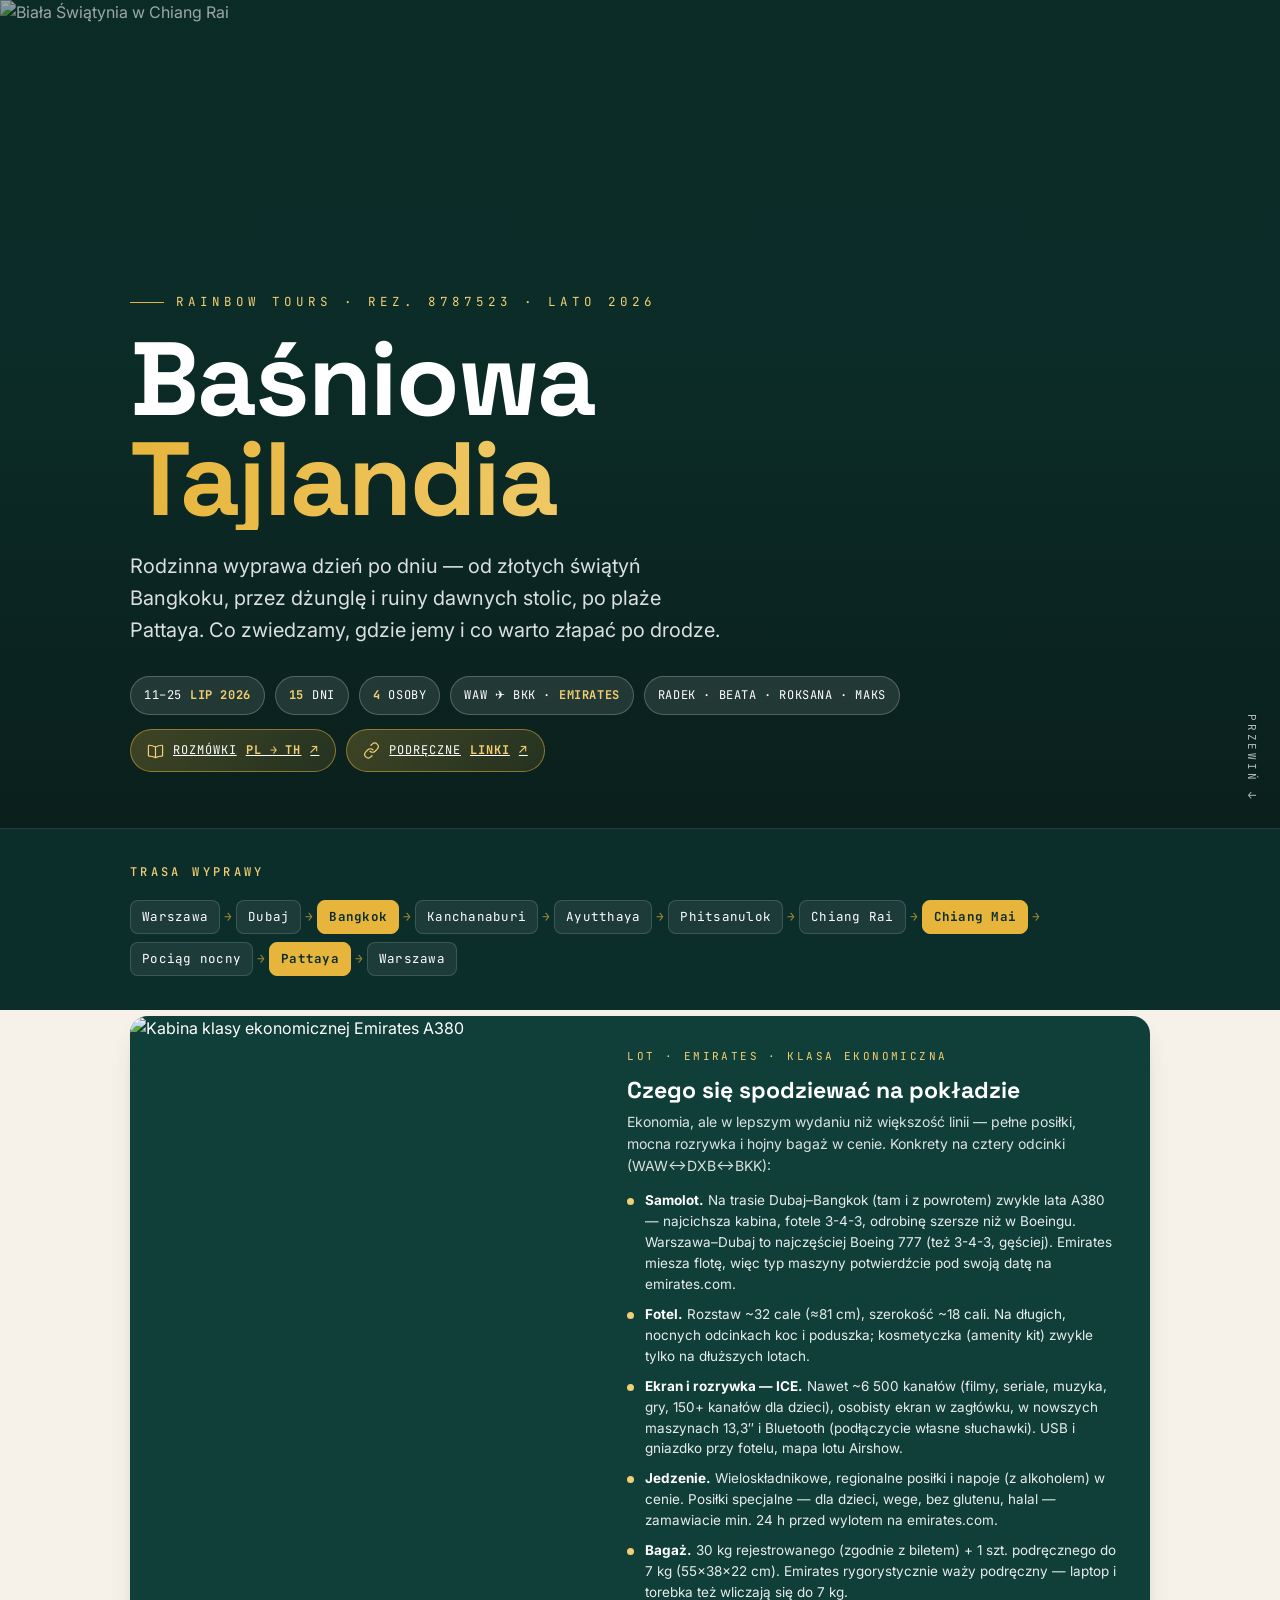
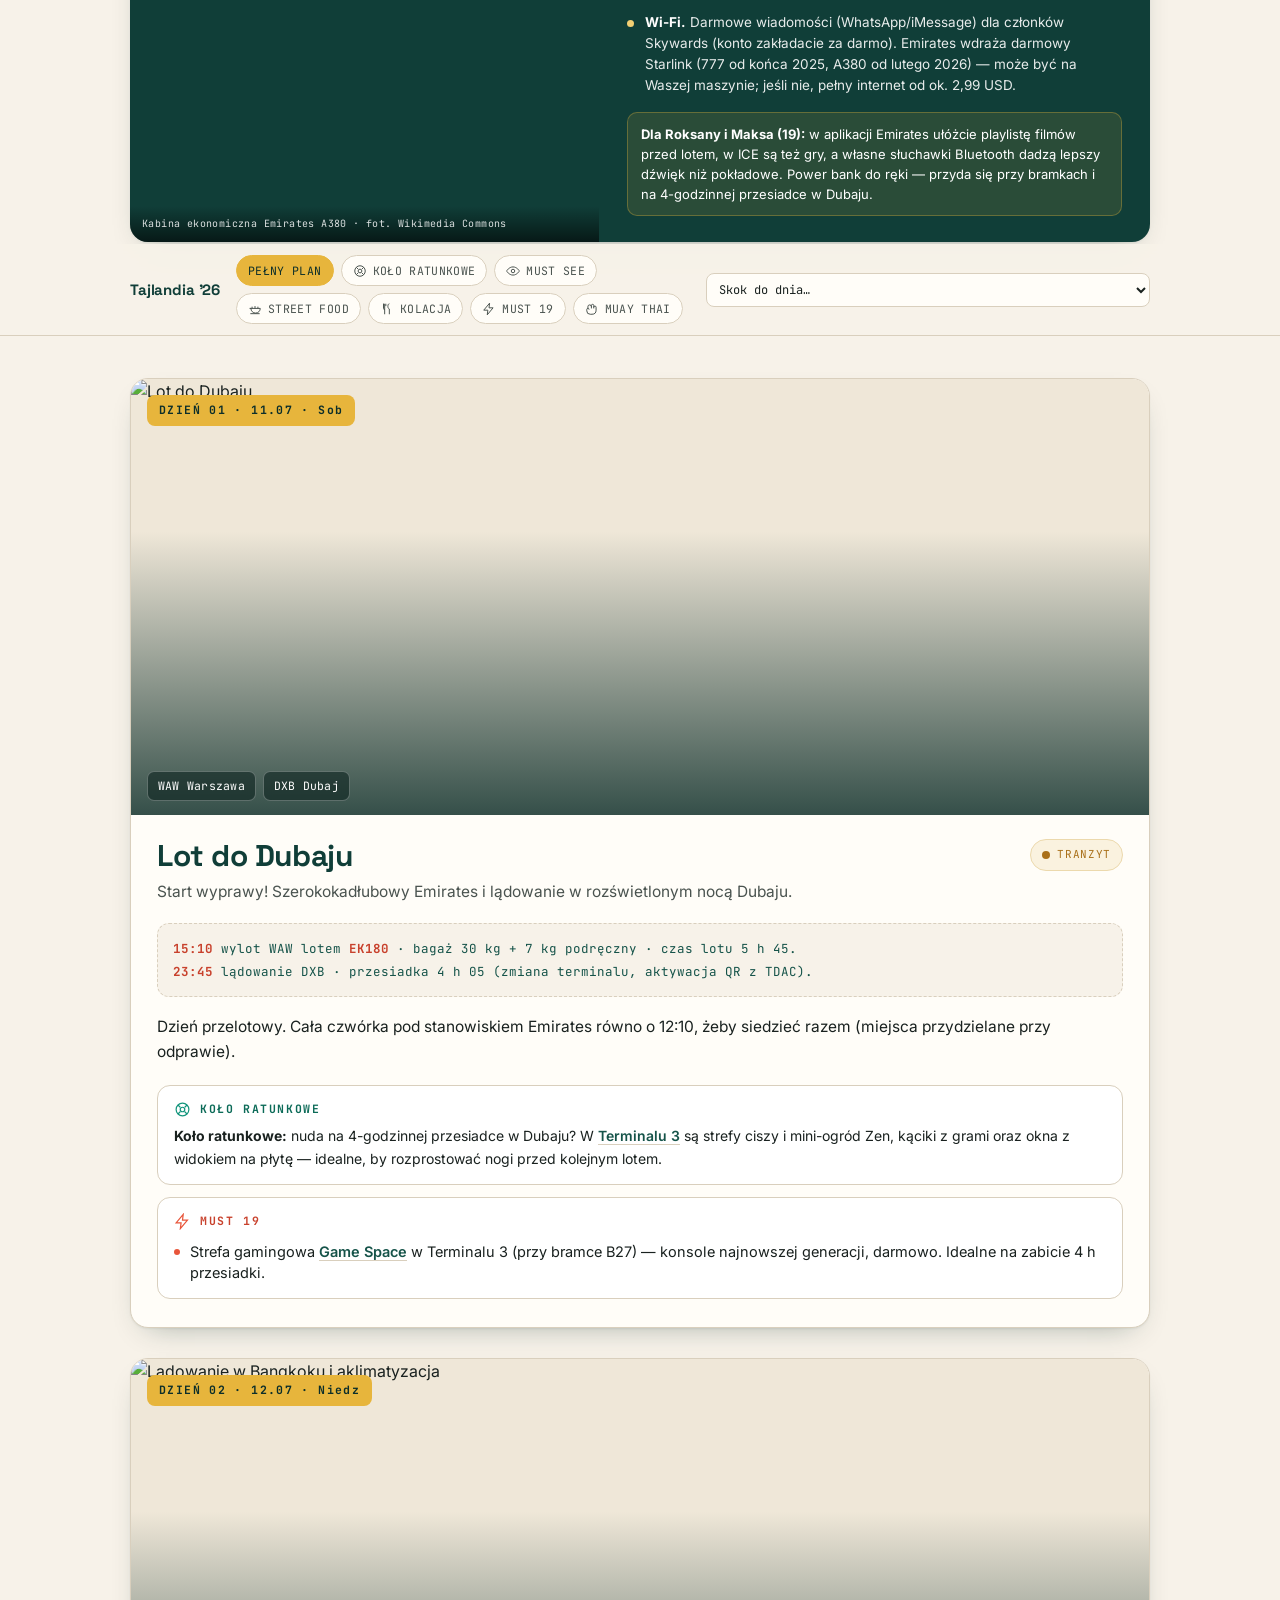
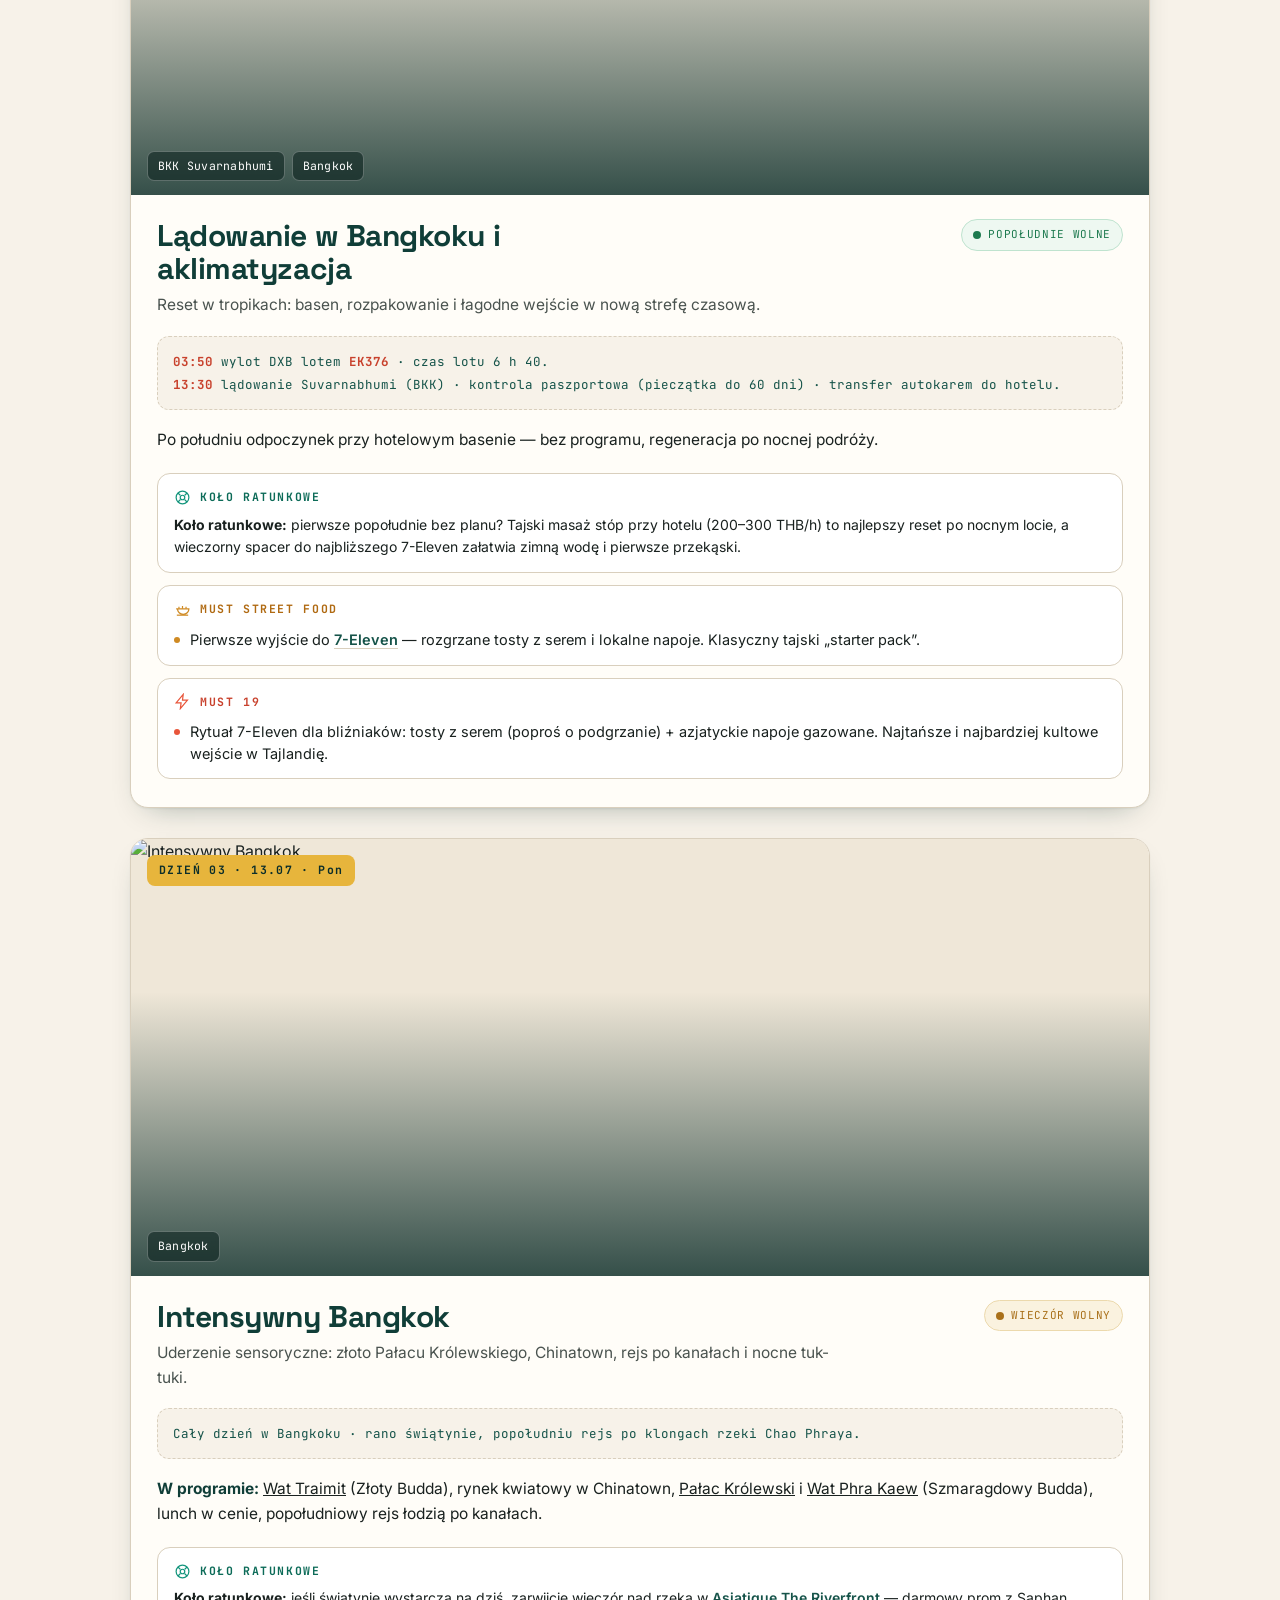
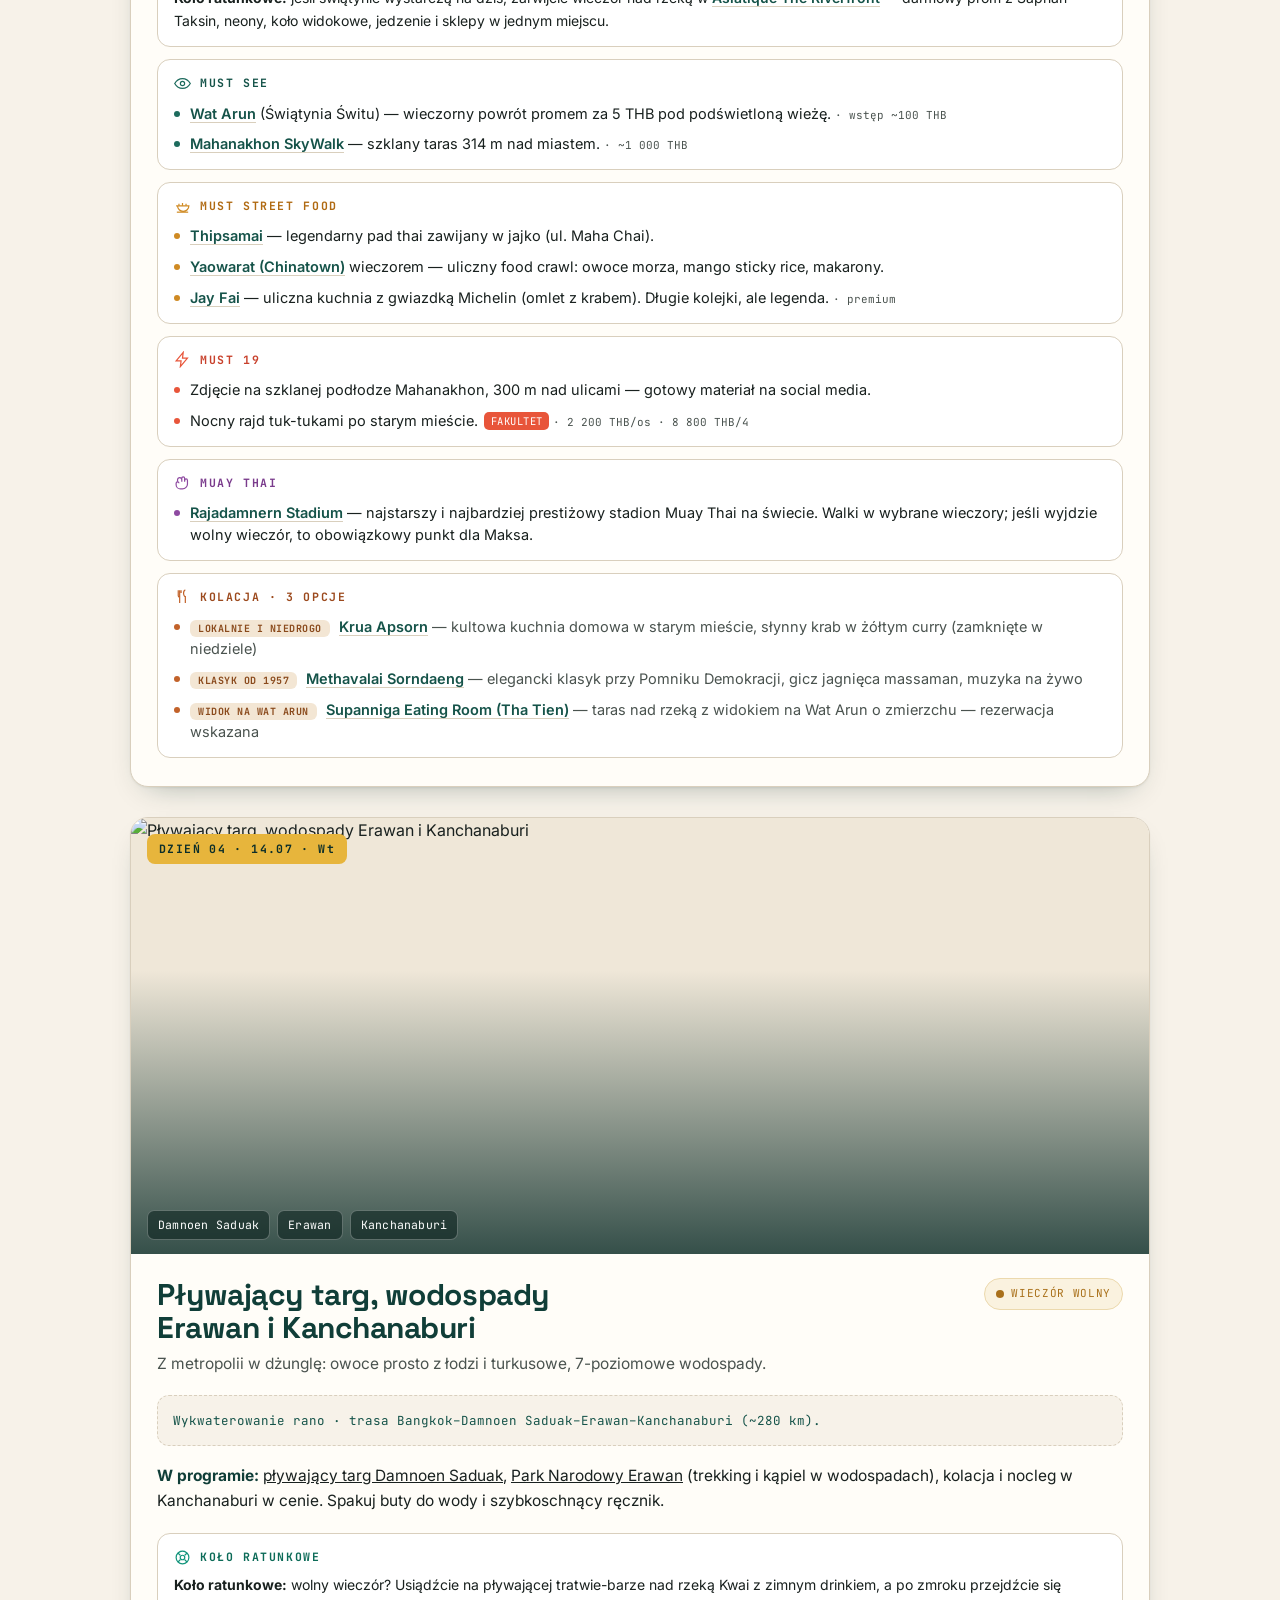
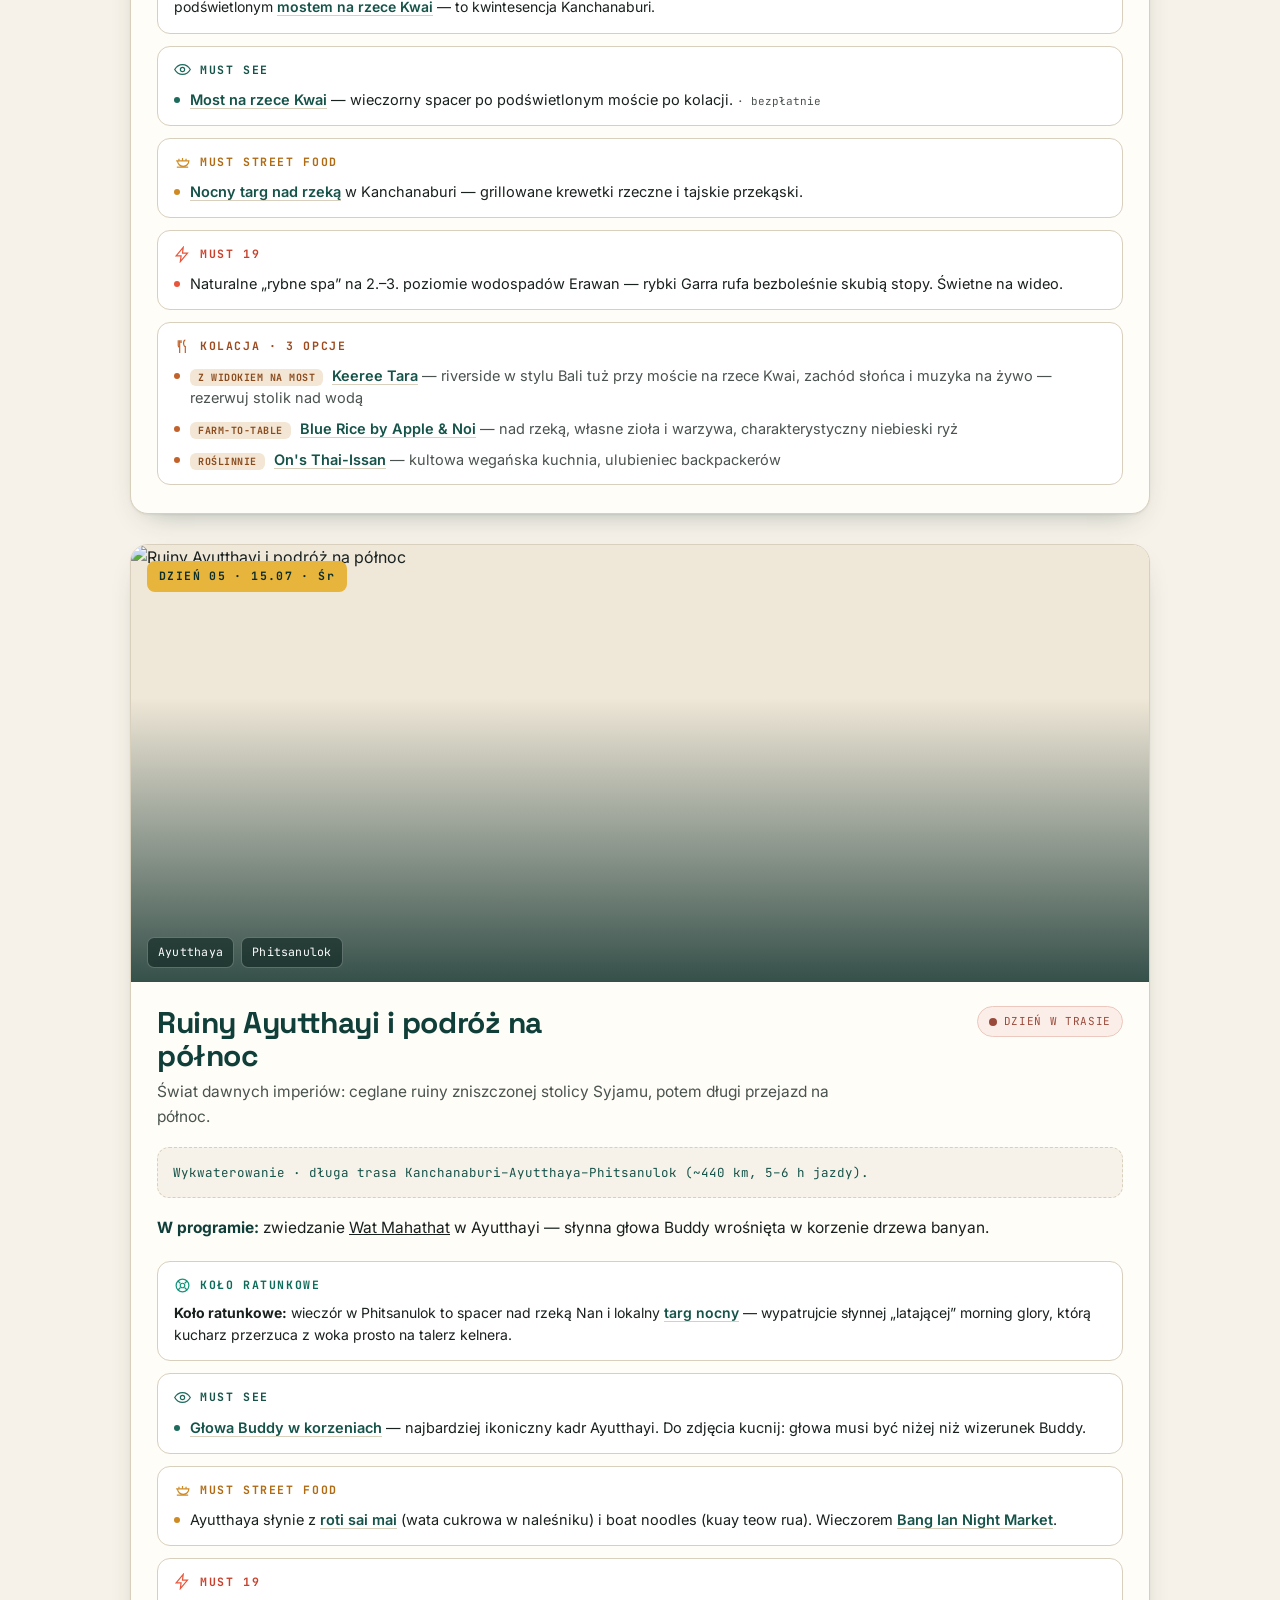
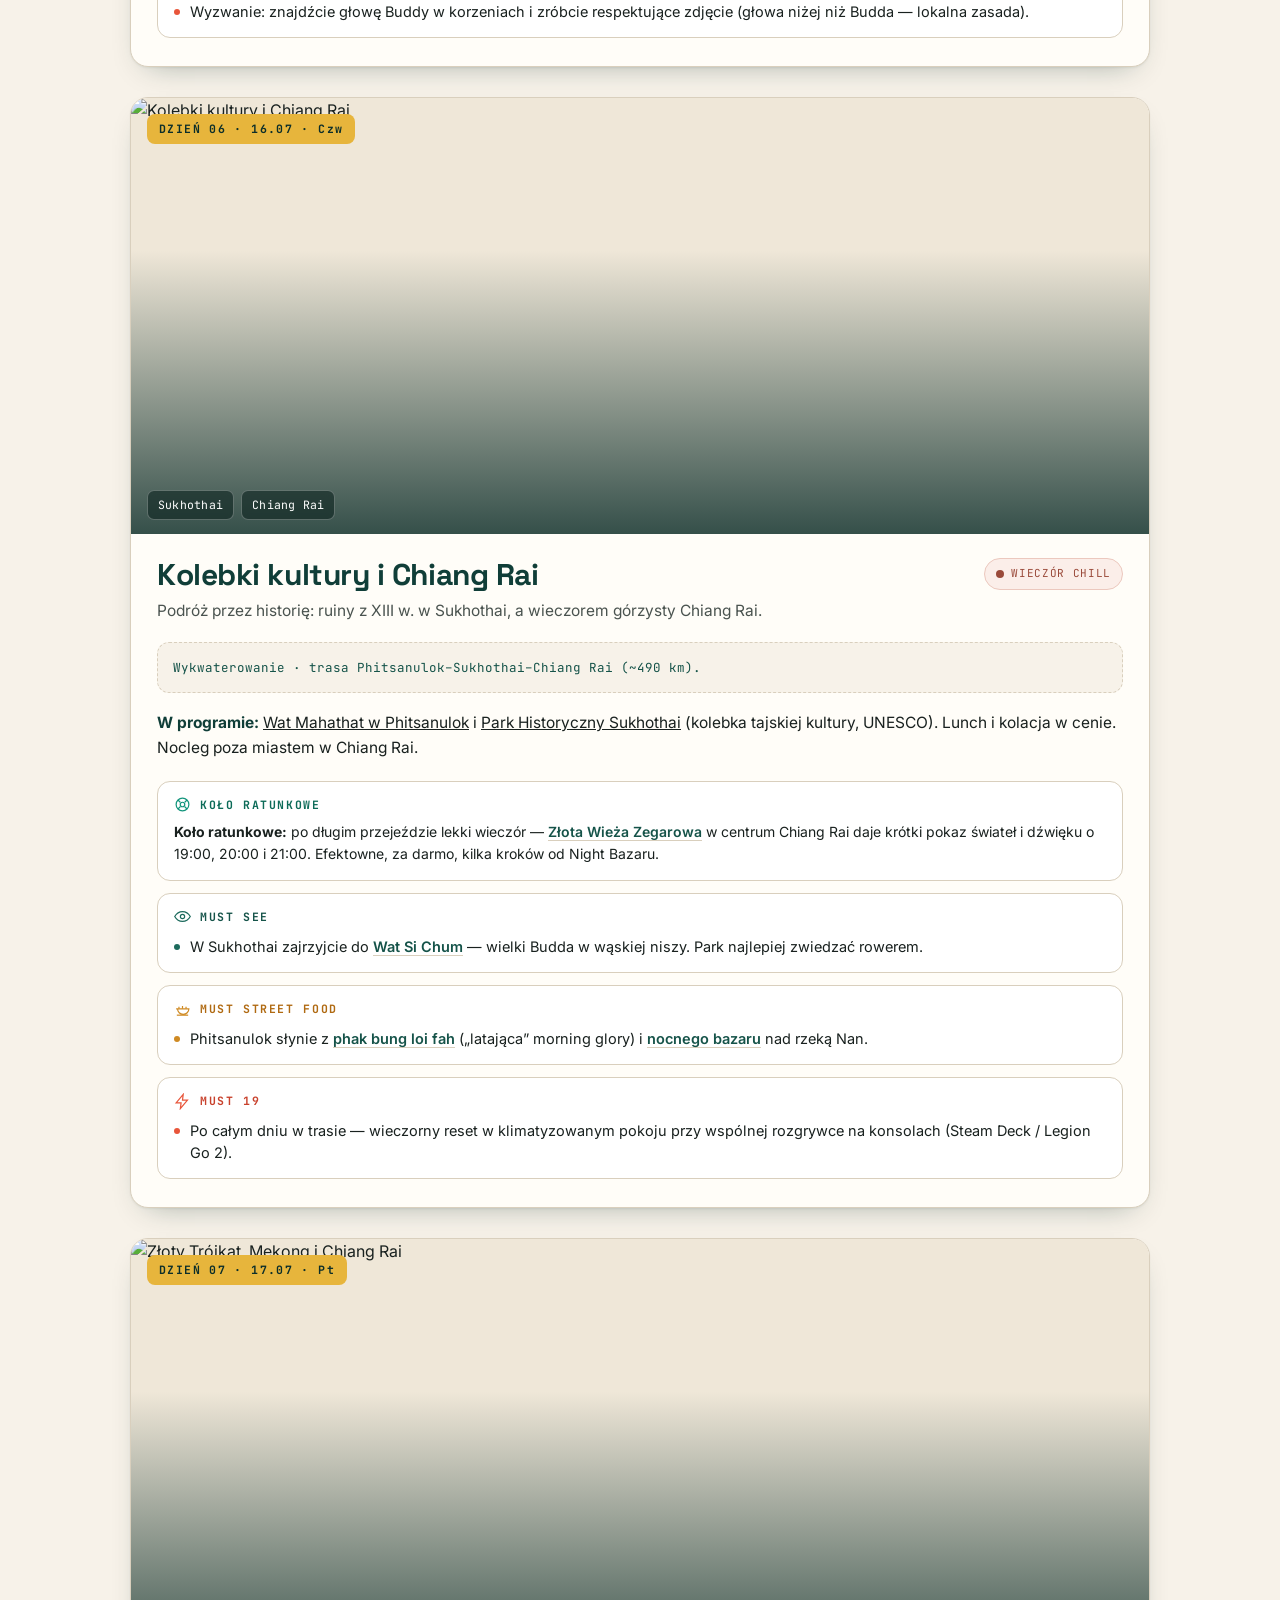
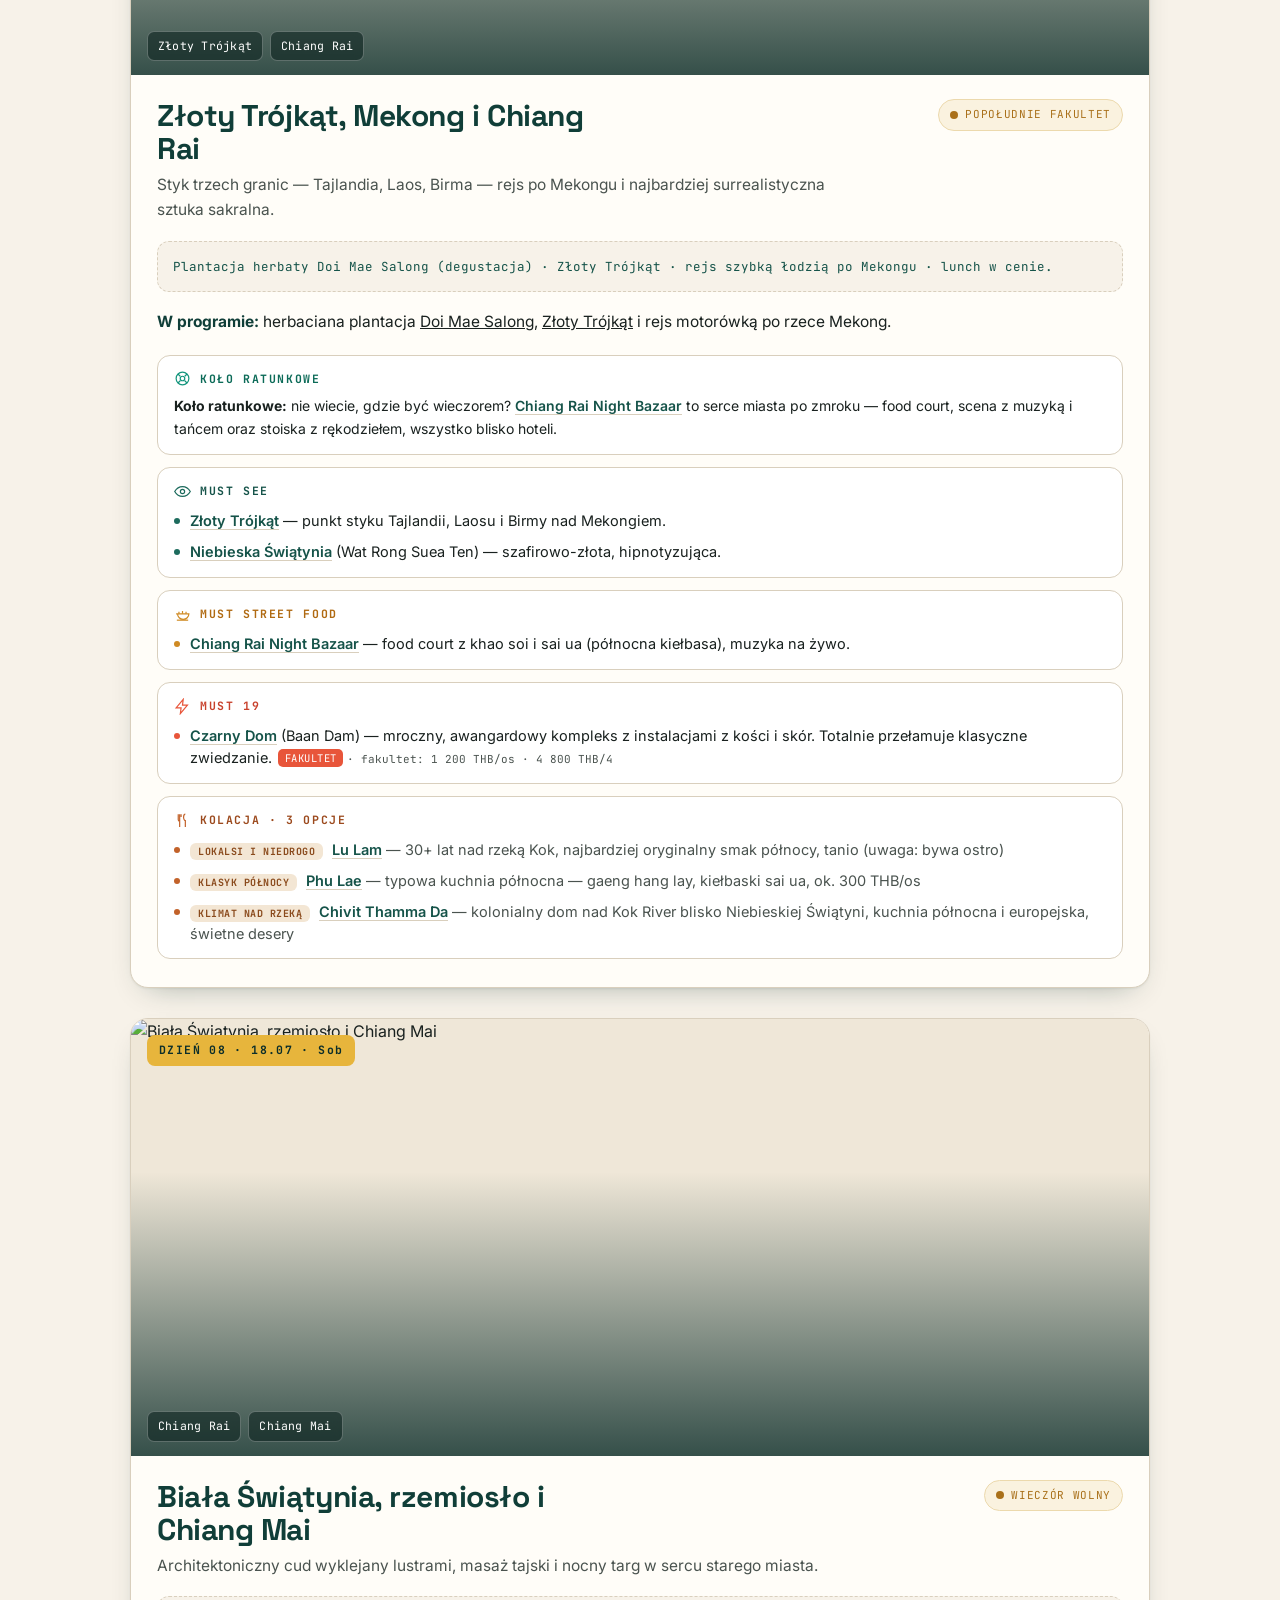
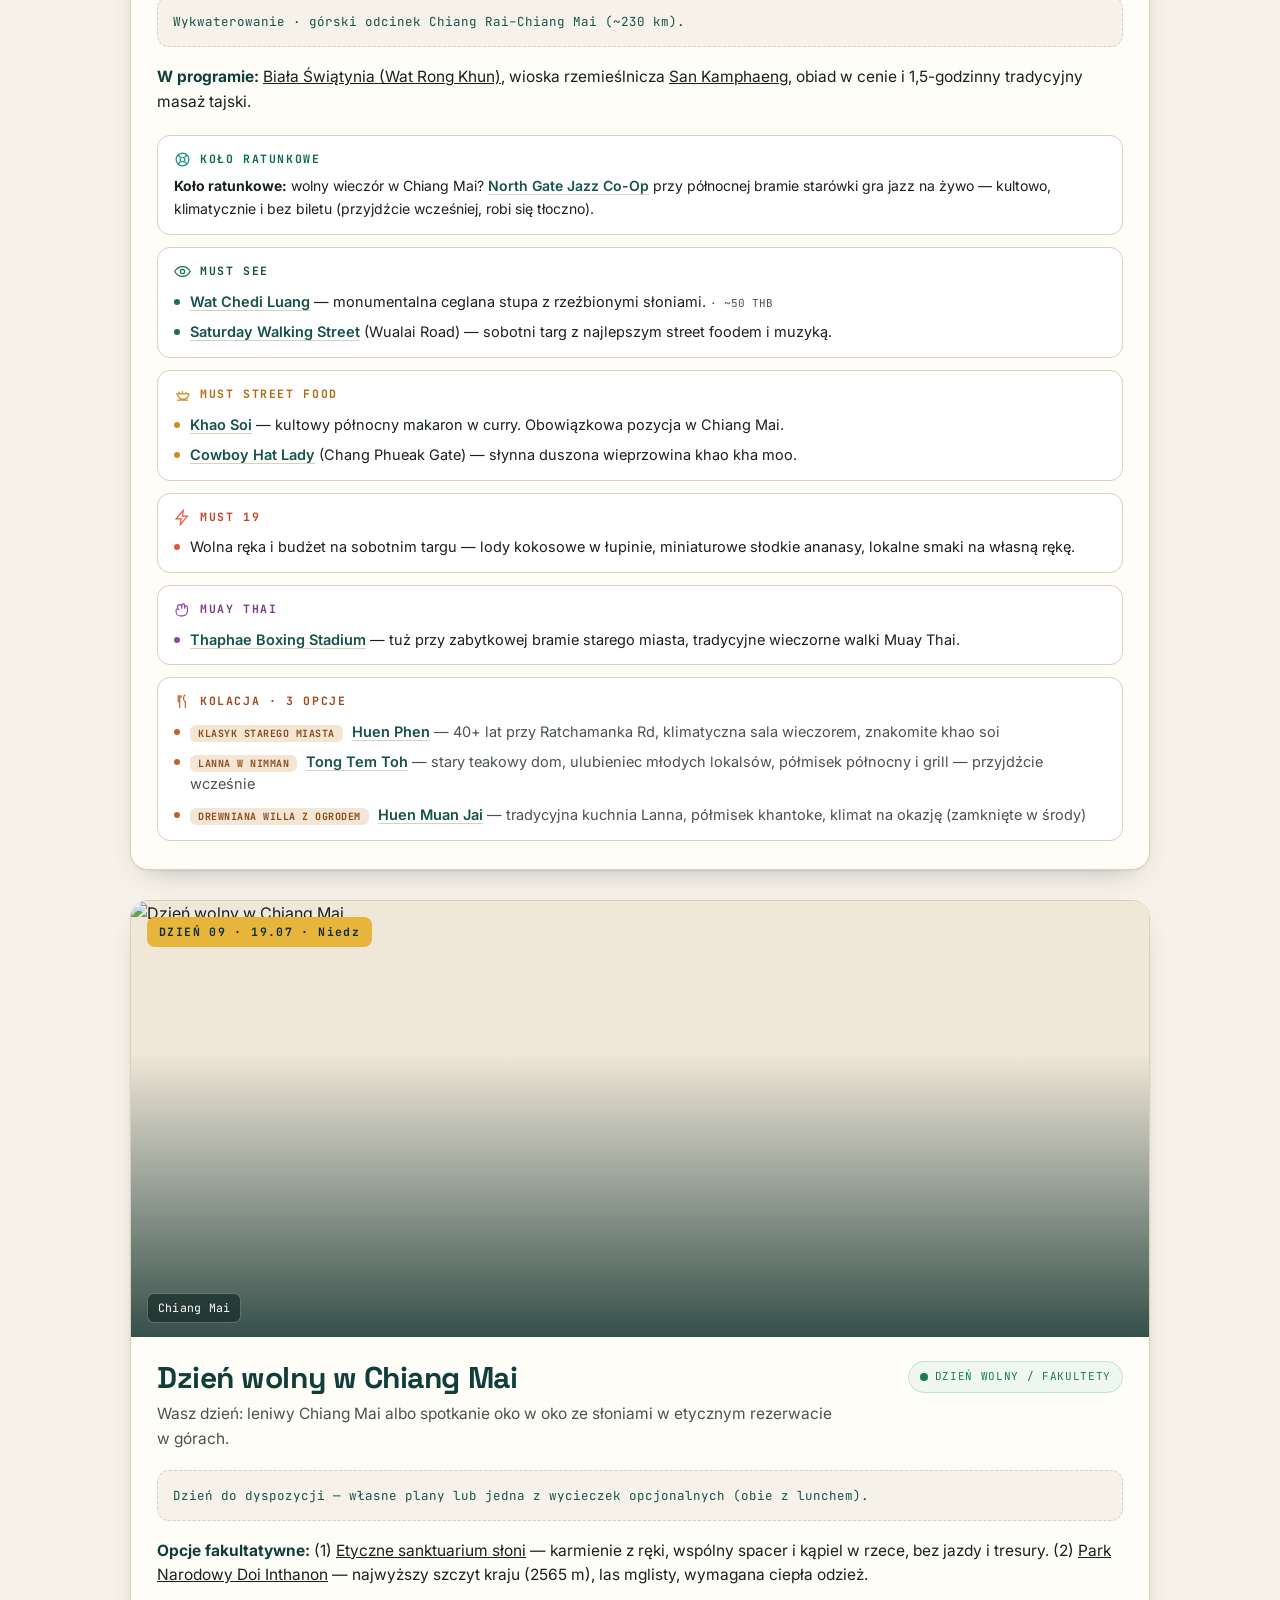
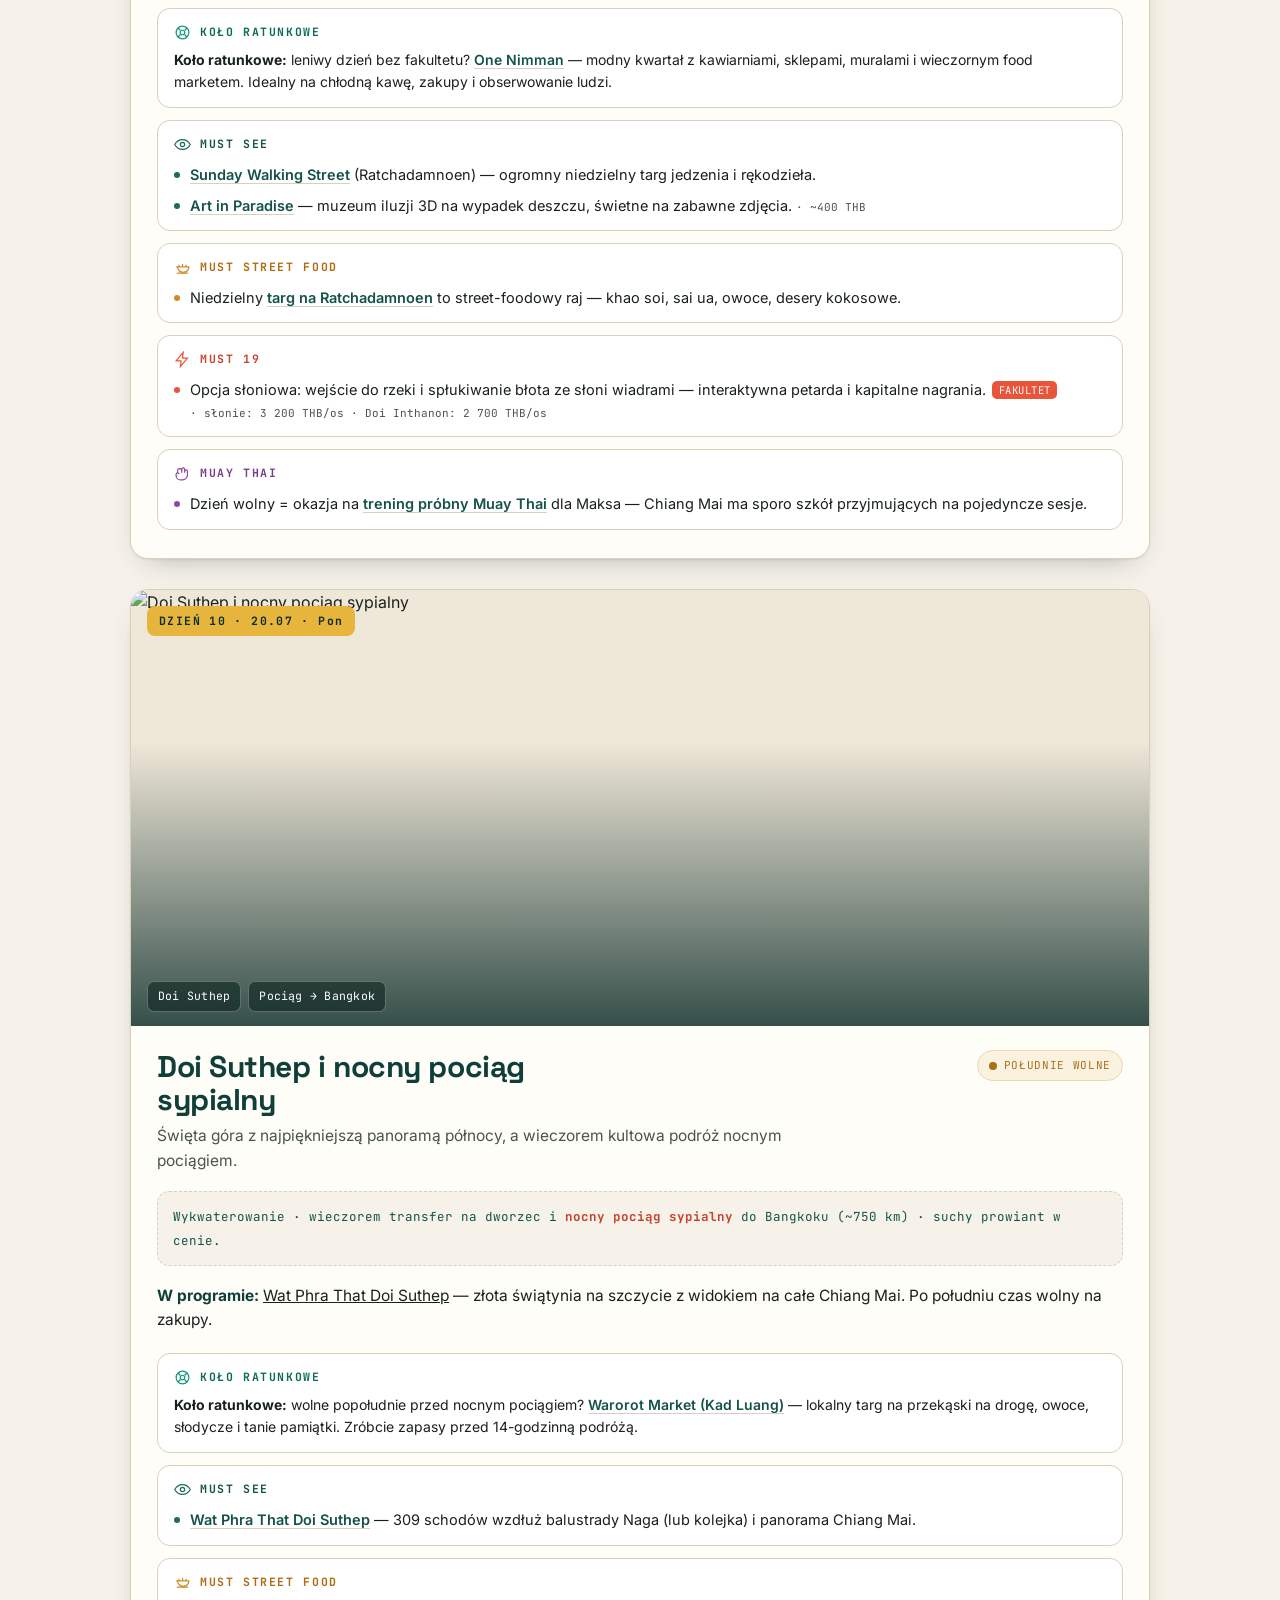
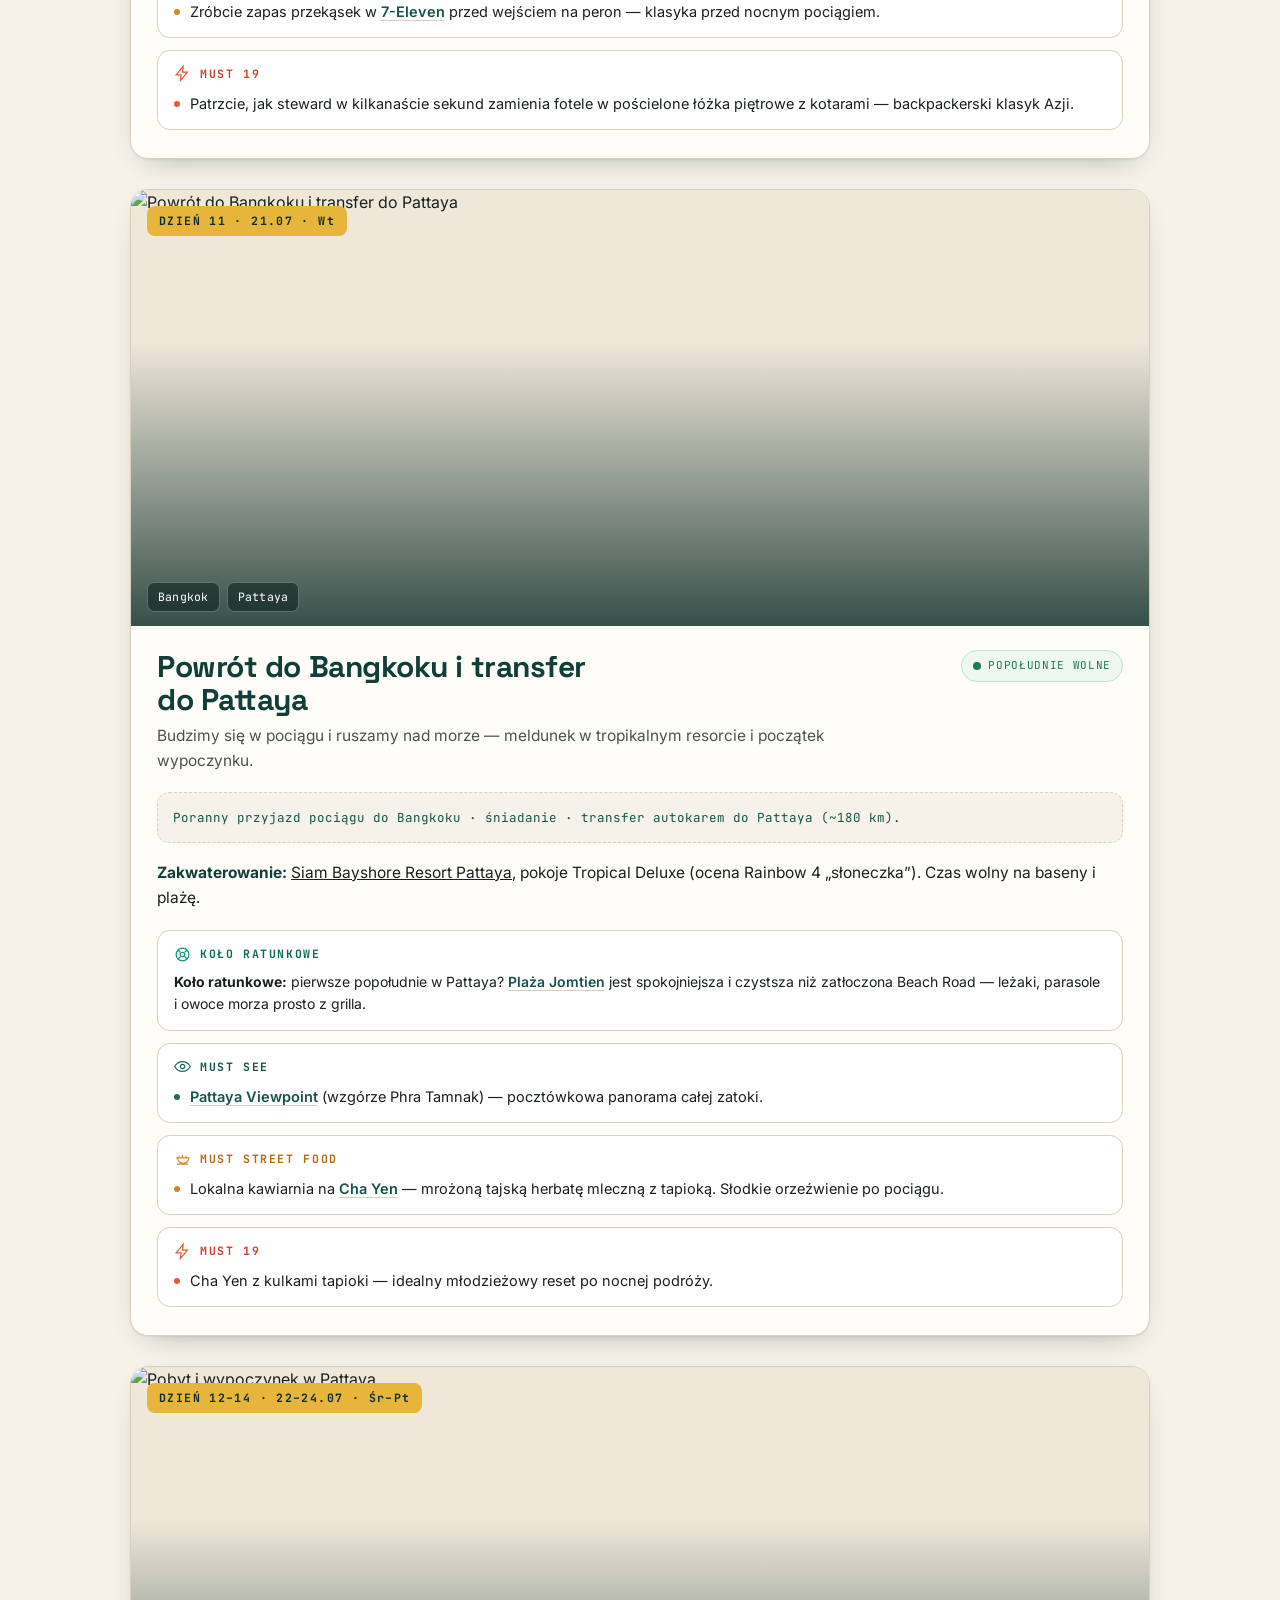
==== commit d40c6217: "Add files via upload" ====
--- a/index.html
+++ b/index.html
@@ -29,10 +29,16 @@
       <span class="chip">WAW ✈ BKK · <b>EMIRATES</b></span>
       <span class="chip">RADEK · BEATA · ROKSANA · MAKS</span>
     </div>
-    <a class="phrasebtn" href="rozmowki.html">
-      <svg viewBox="0 0 24 24" aria-hidden="true"><path d="M12 7v14M2 5.5C2 5 2.4 4.6 3 4.6c3 0 6 .7 9 2.4 3-1.7 6-2.4 9-2.4.6 0 1 .4 1 .9V19c0 .5-.4.9-1 .9-3 0-6 .7-9 2.1-3-1.4-6-2.1-9-2.1-.6 0-1-.4-1-.9z"/></svg>
-      Rozmówki <b>PL → TH</b><span class="phrasebtn__go">↗</span>
-    </a>
+    <div class="cover__cta">
+      <a class="phrasebtn" href="rozmowki.html">
+        <svg viewBox="0 0 24 24" aria-hidden="true"><path d="M12 7v14M2 5.5C2 5 2.4 4.6 3 4.6c3 0 6 .7 9 2.4 3-1.7 6-2.4 9-2.4.6 0 1 .4 1 .9V19c0 .5-.4.9-1 .9-3 0-6 .7-9 2.1-3-1.4-6-2.1-9-2.1-.6 0-1-.4-1-.9z"/></svg>
+        Rozmówki <b>PL → TH</b><span class="phrasebtn__go">↗</span>
+      </a>
+      <a class="phrasebtn" href="linki.html">
+        <svg viewBox="0 0 24 24" aria-hidden="true"><path d="M10 13a5 5 0 0 0 7.07 0l3-3a5 5 0 0 0-7.07-7.07l-1.72 1.71"/><path d="M14 11a5 5 0 0 0-7.07 0l-3 3a5 5 0 0 0 7.07 7.07l1.71-1.71"/></svg>
+        Podręczne <b>linki</b><span class="phrasebtn__go">↗</span>
+      </a>
+    </div>
   </div>
   <div class="scrollcue">przewiń ↓</div>
 </header>
--- a/style.css
+++ b/style.css
@@ -71,6 +71,8 @@
   .phrasebtn b{color:var(--gold-soft);font-weight:700}
   .phrasebtn svg{width:17px;height:17px;stroke:var(--gold-soft);fill:none;stroke-width:1.7;stroke-linecap:round;stroke-linejoin:round}
   .phrasebtn__go{color:var(--gold-soft);font-size:13px}
+  .cover__cta{display:flex;flex-wrap:wrap;gap:10px;margin-top:14px}
+  .cover__cta .phrasebtn{margin-top:0}
 
   .ph-overlay{display:none;position:fixed;inset:0;z-index:100;
     background:rgba(8,28,25,.62);backdrop-filter:blur(4px);
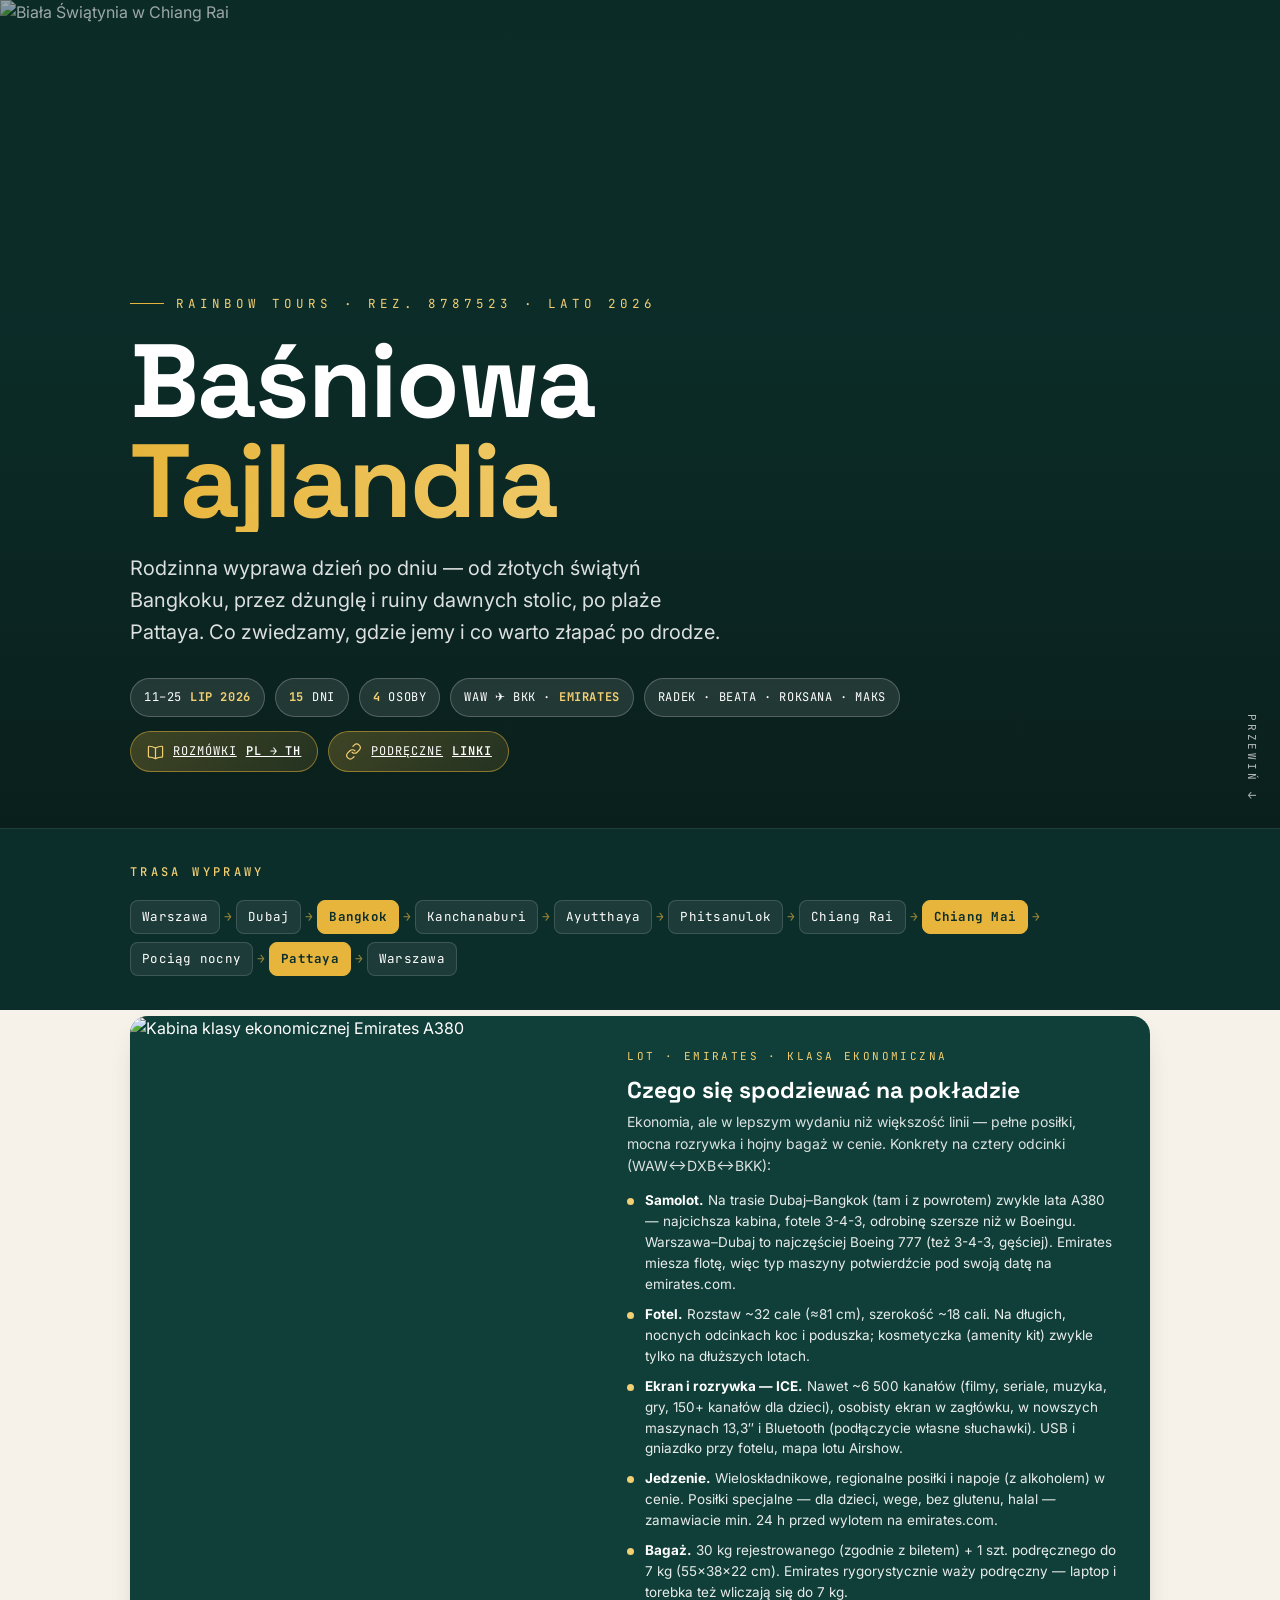
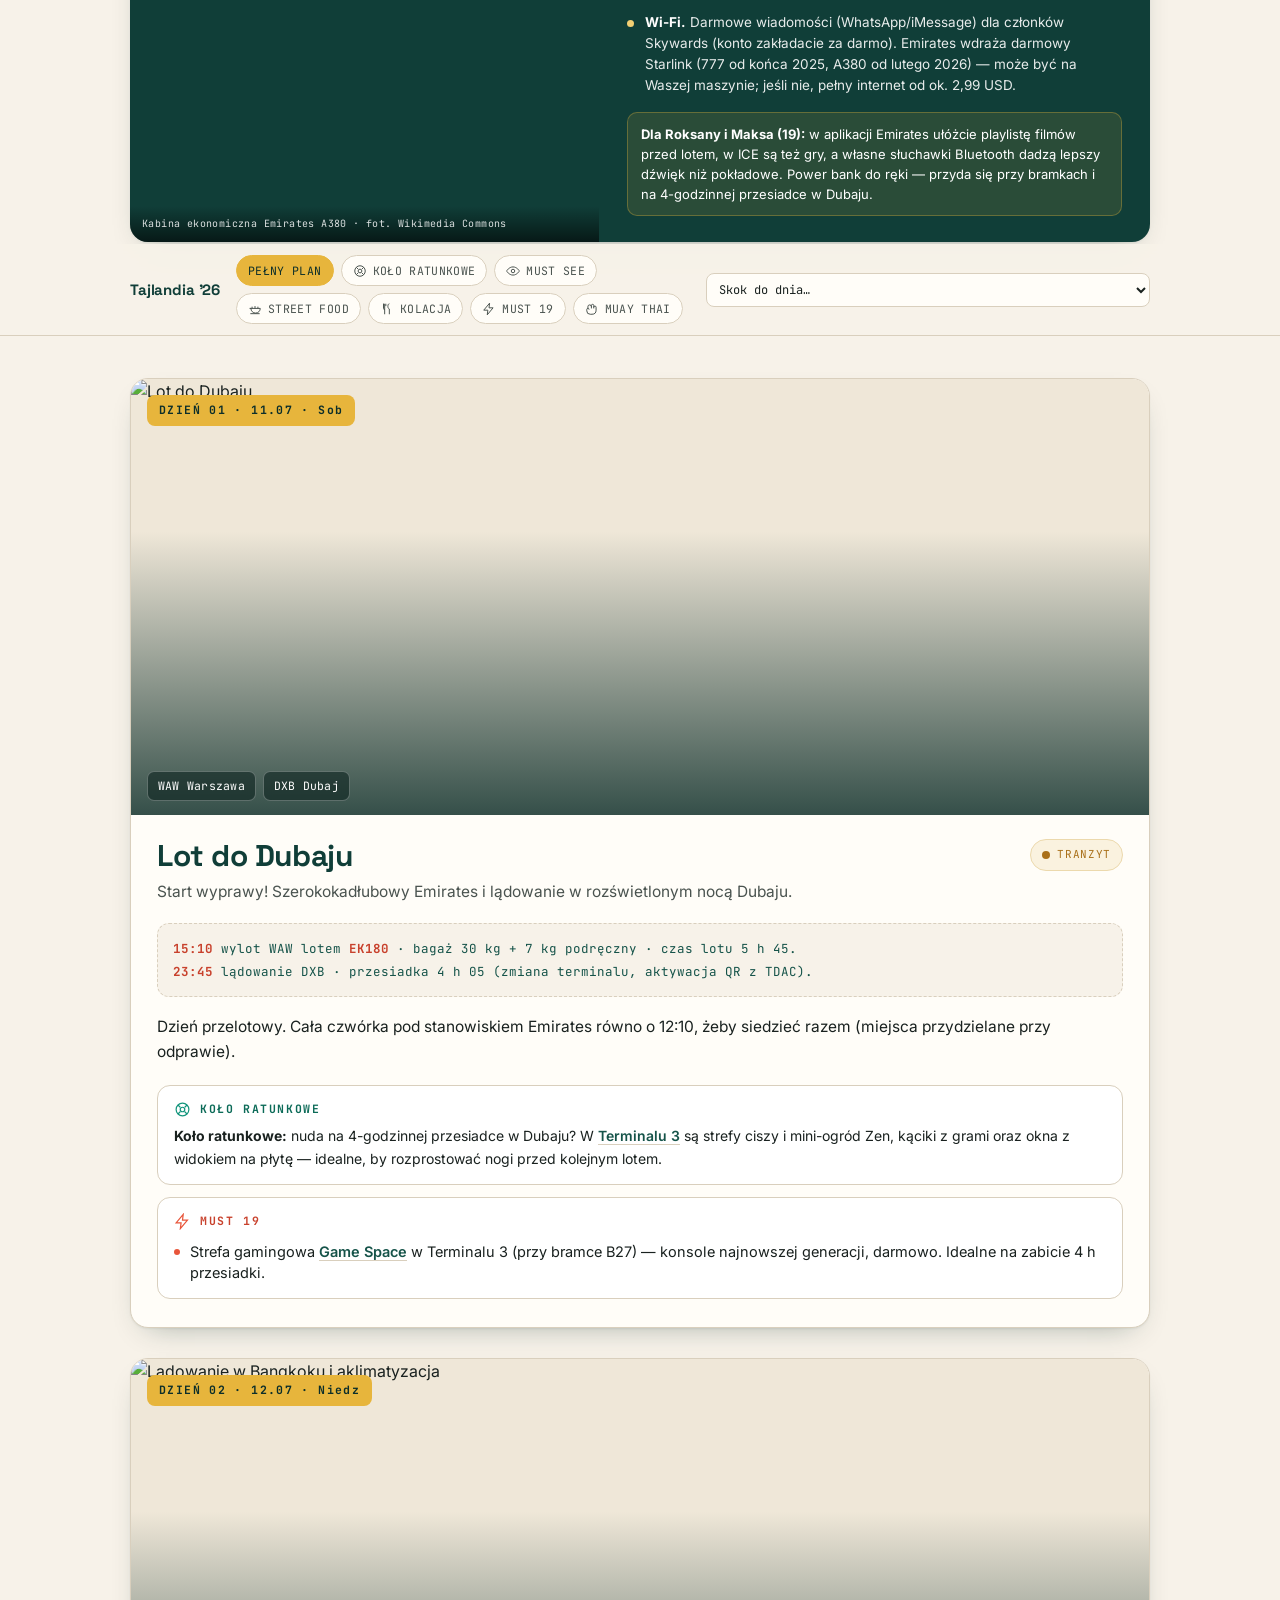
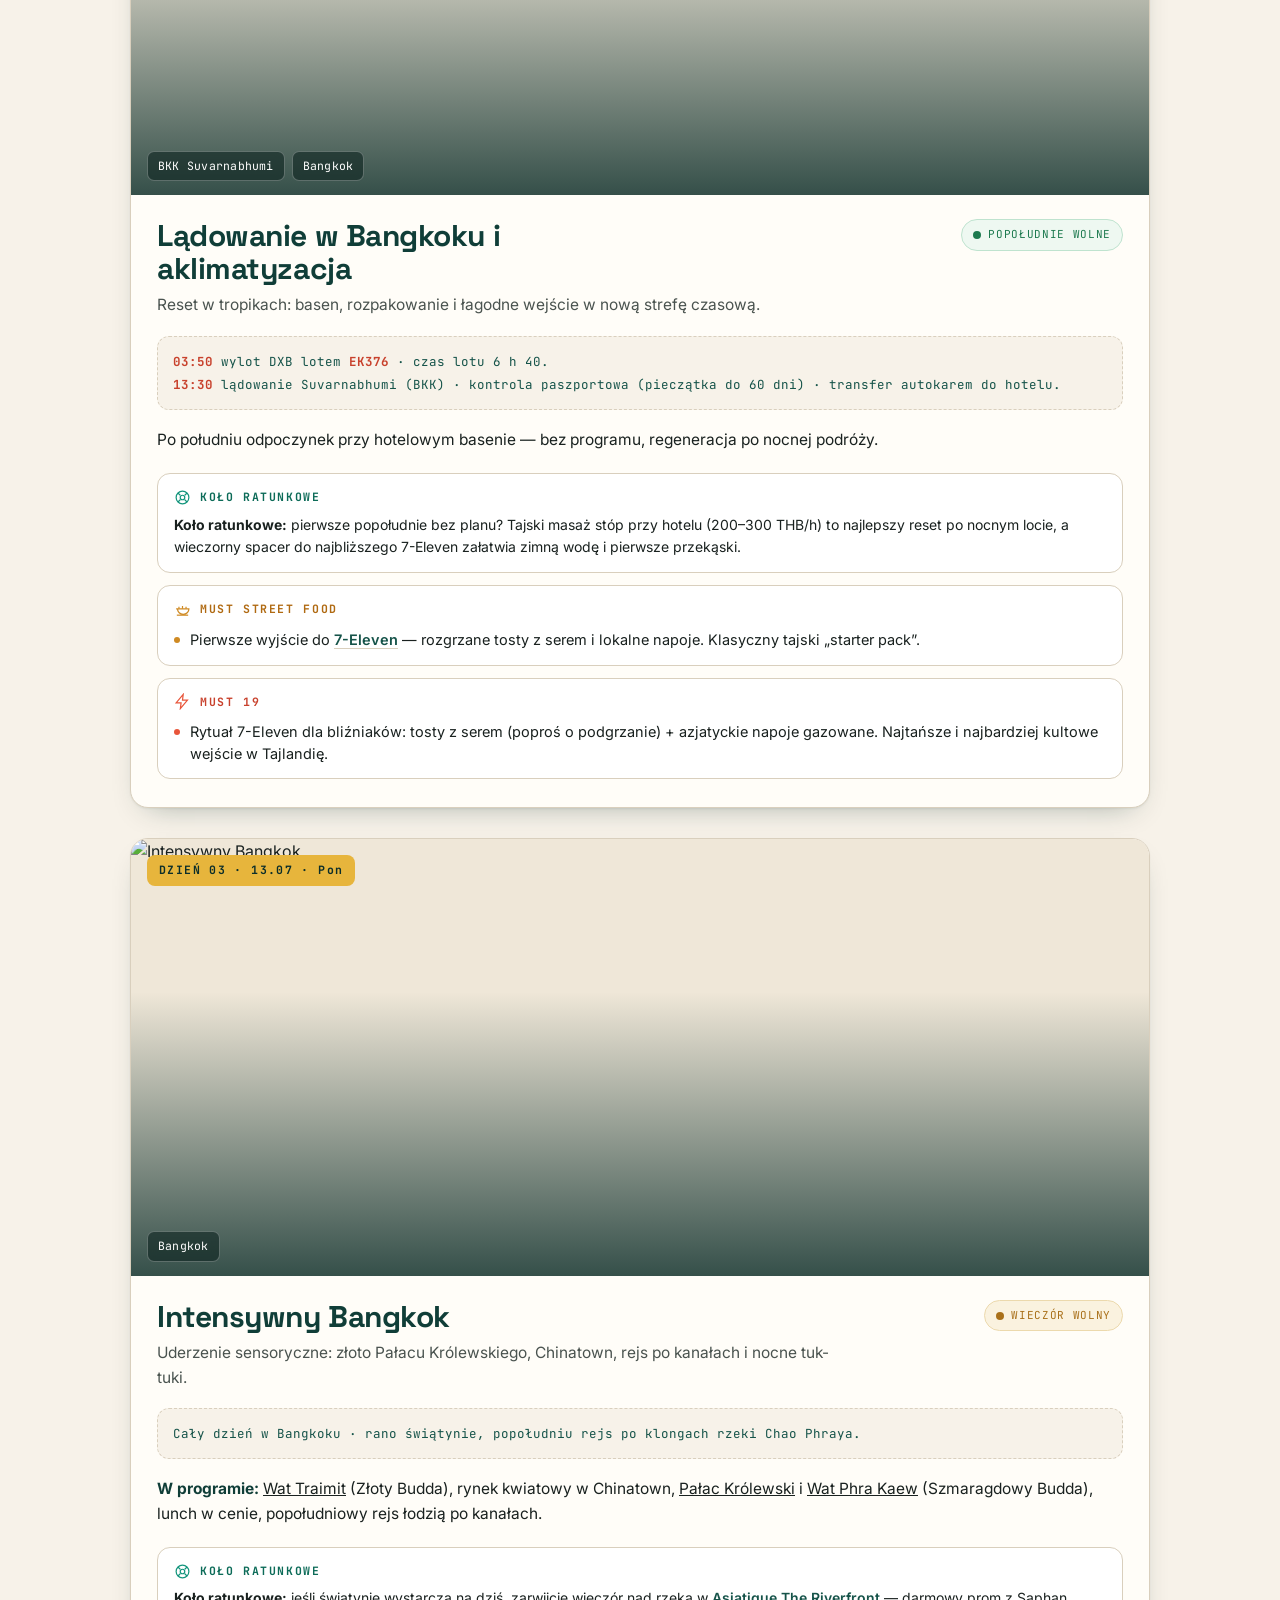
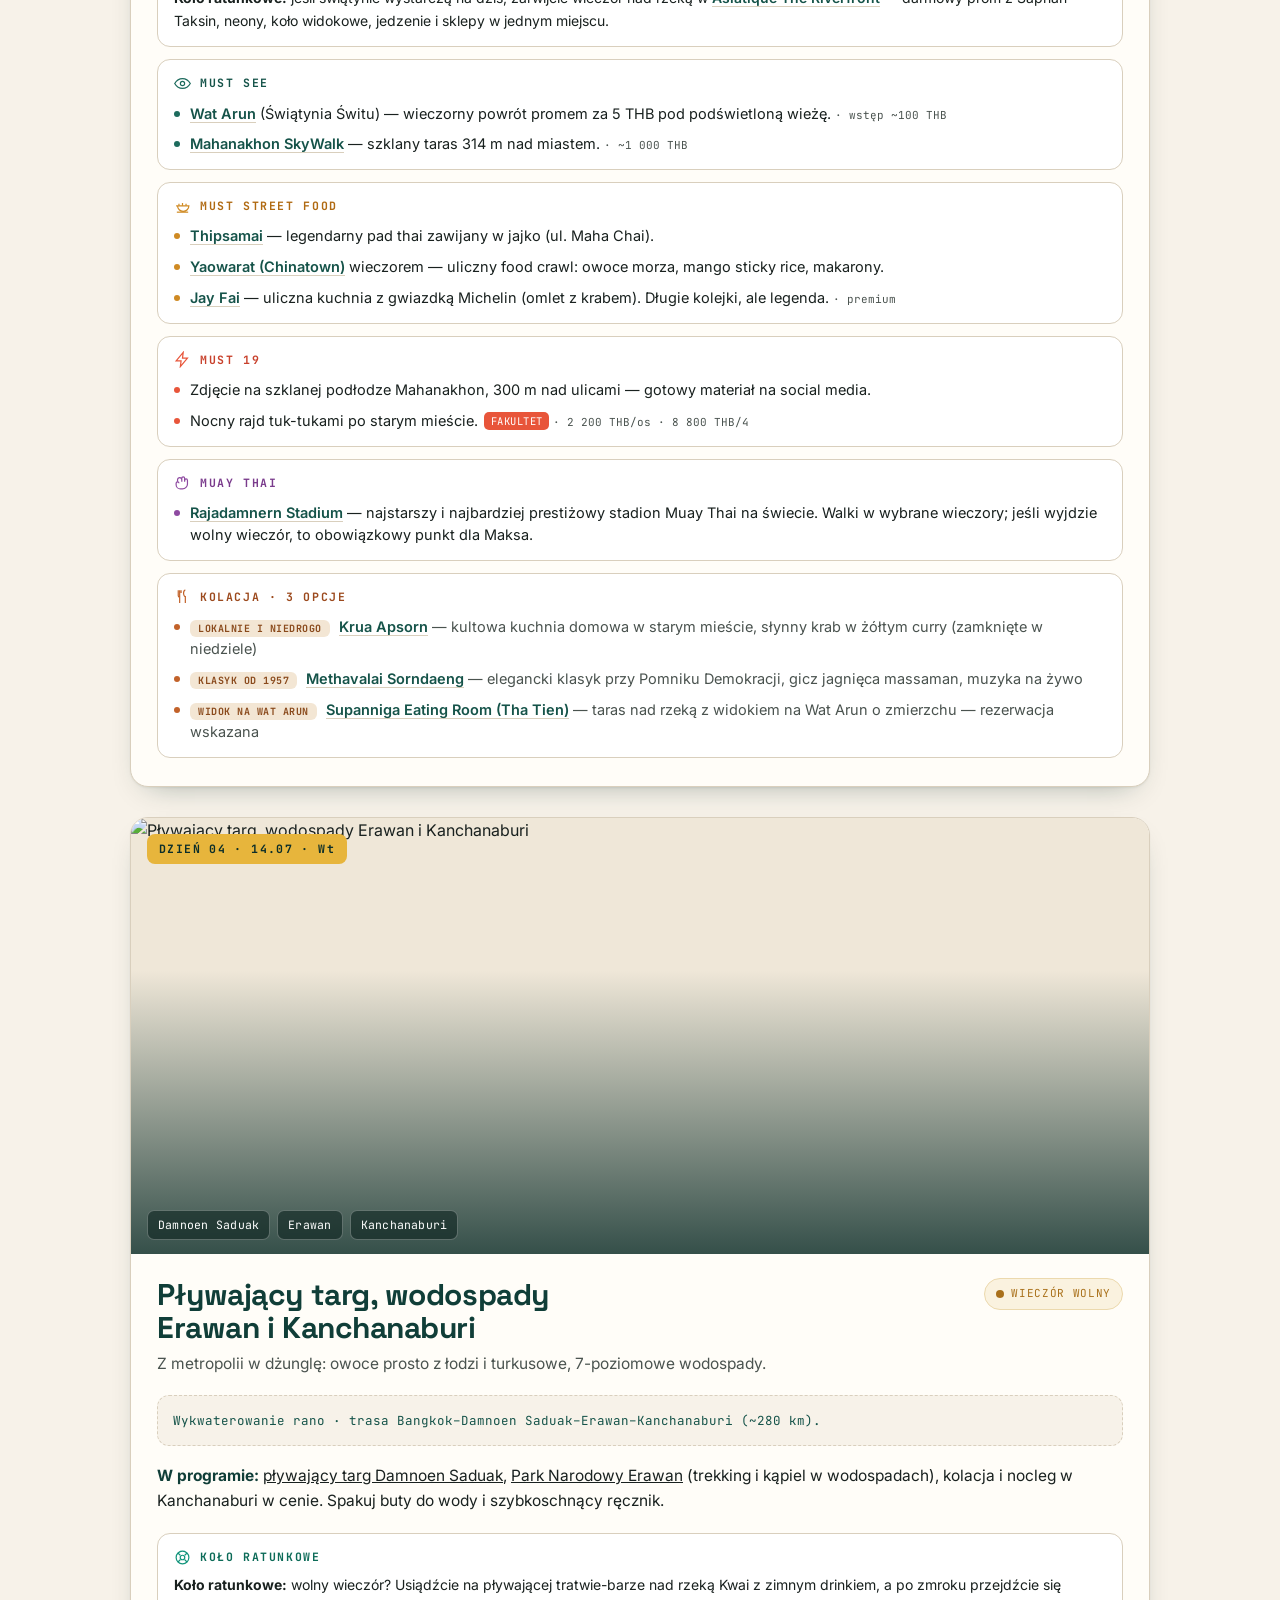
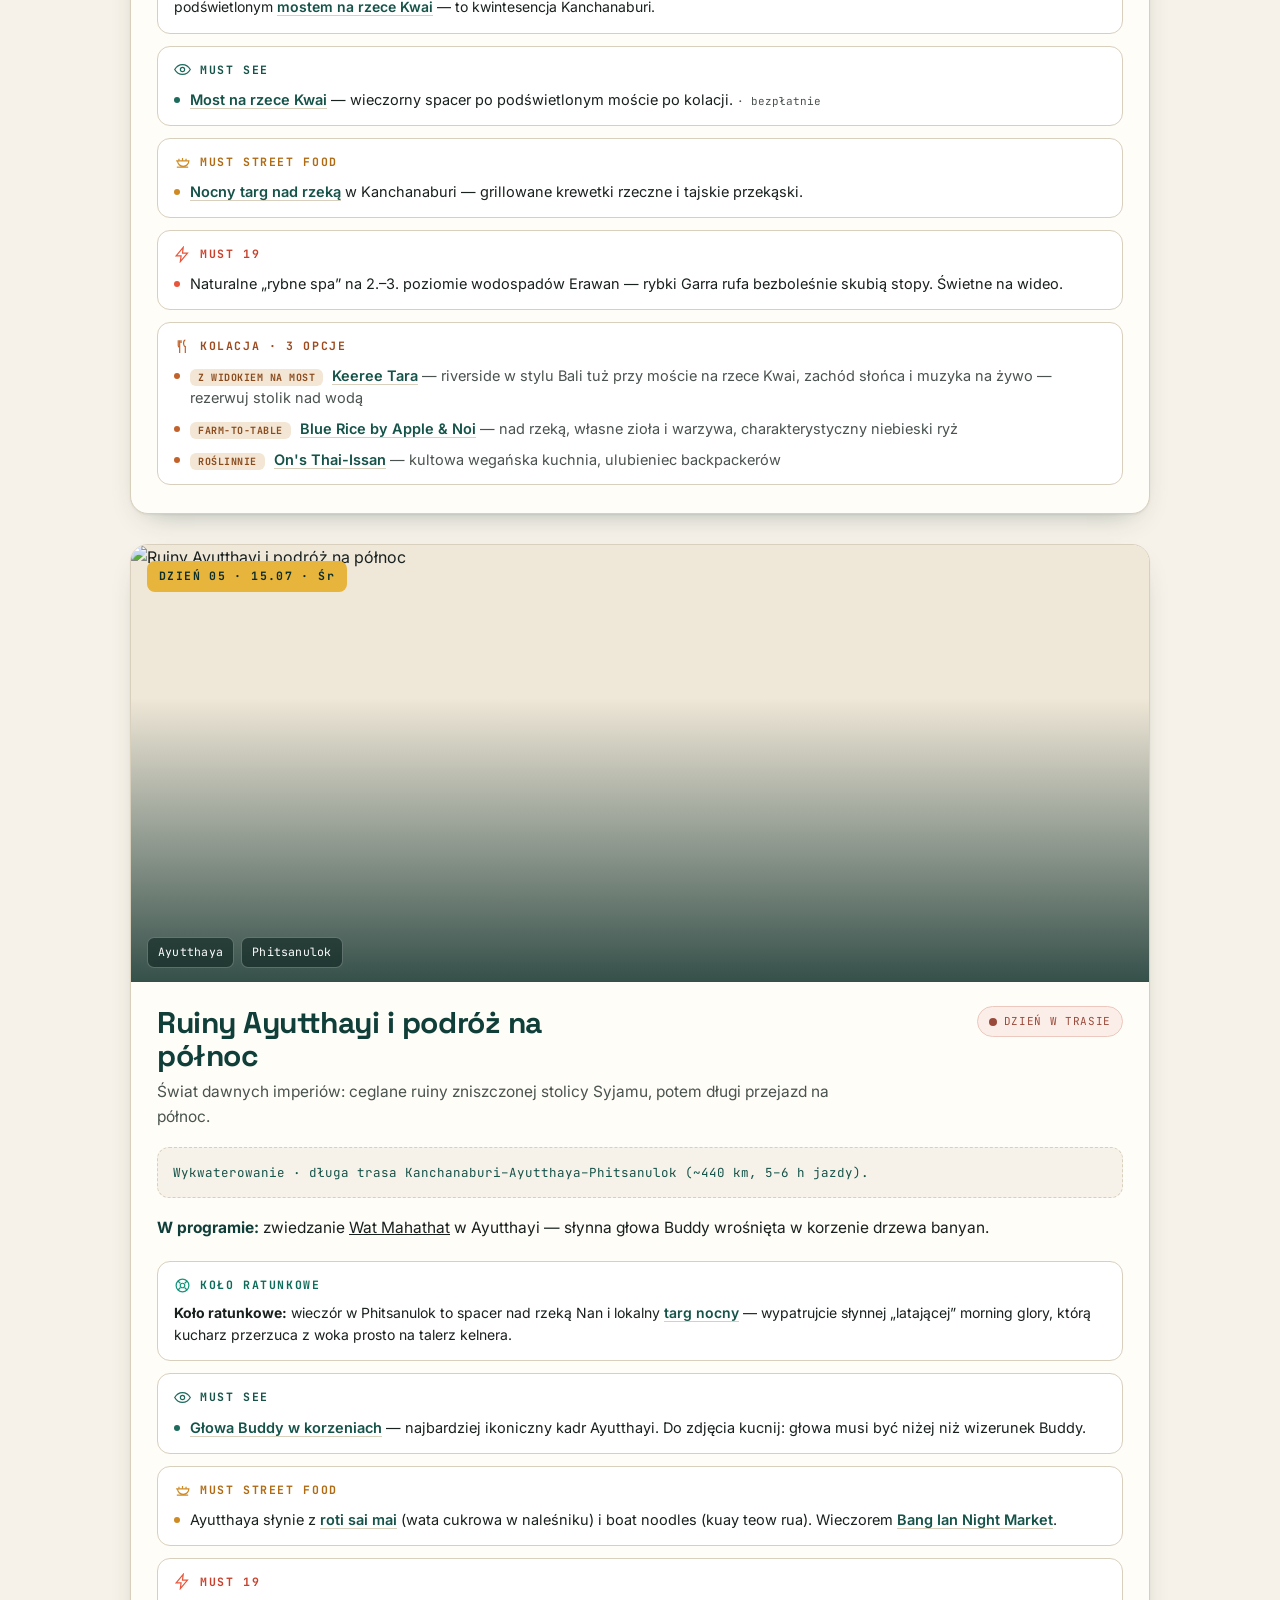
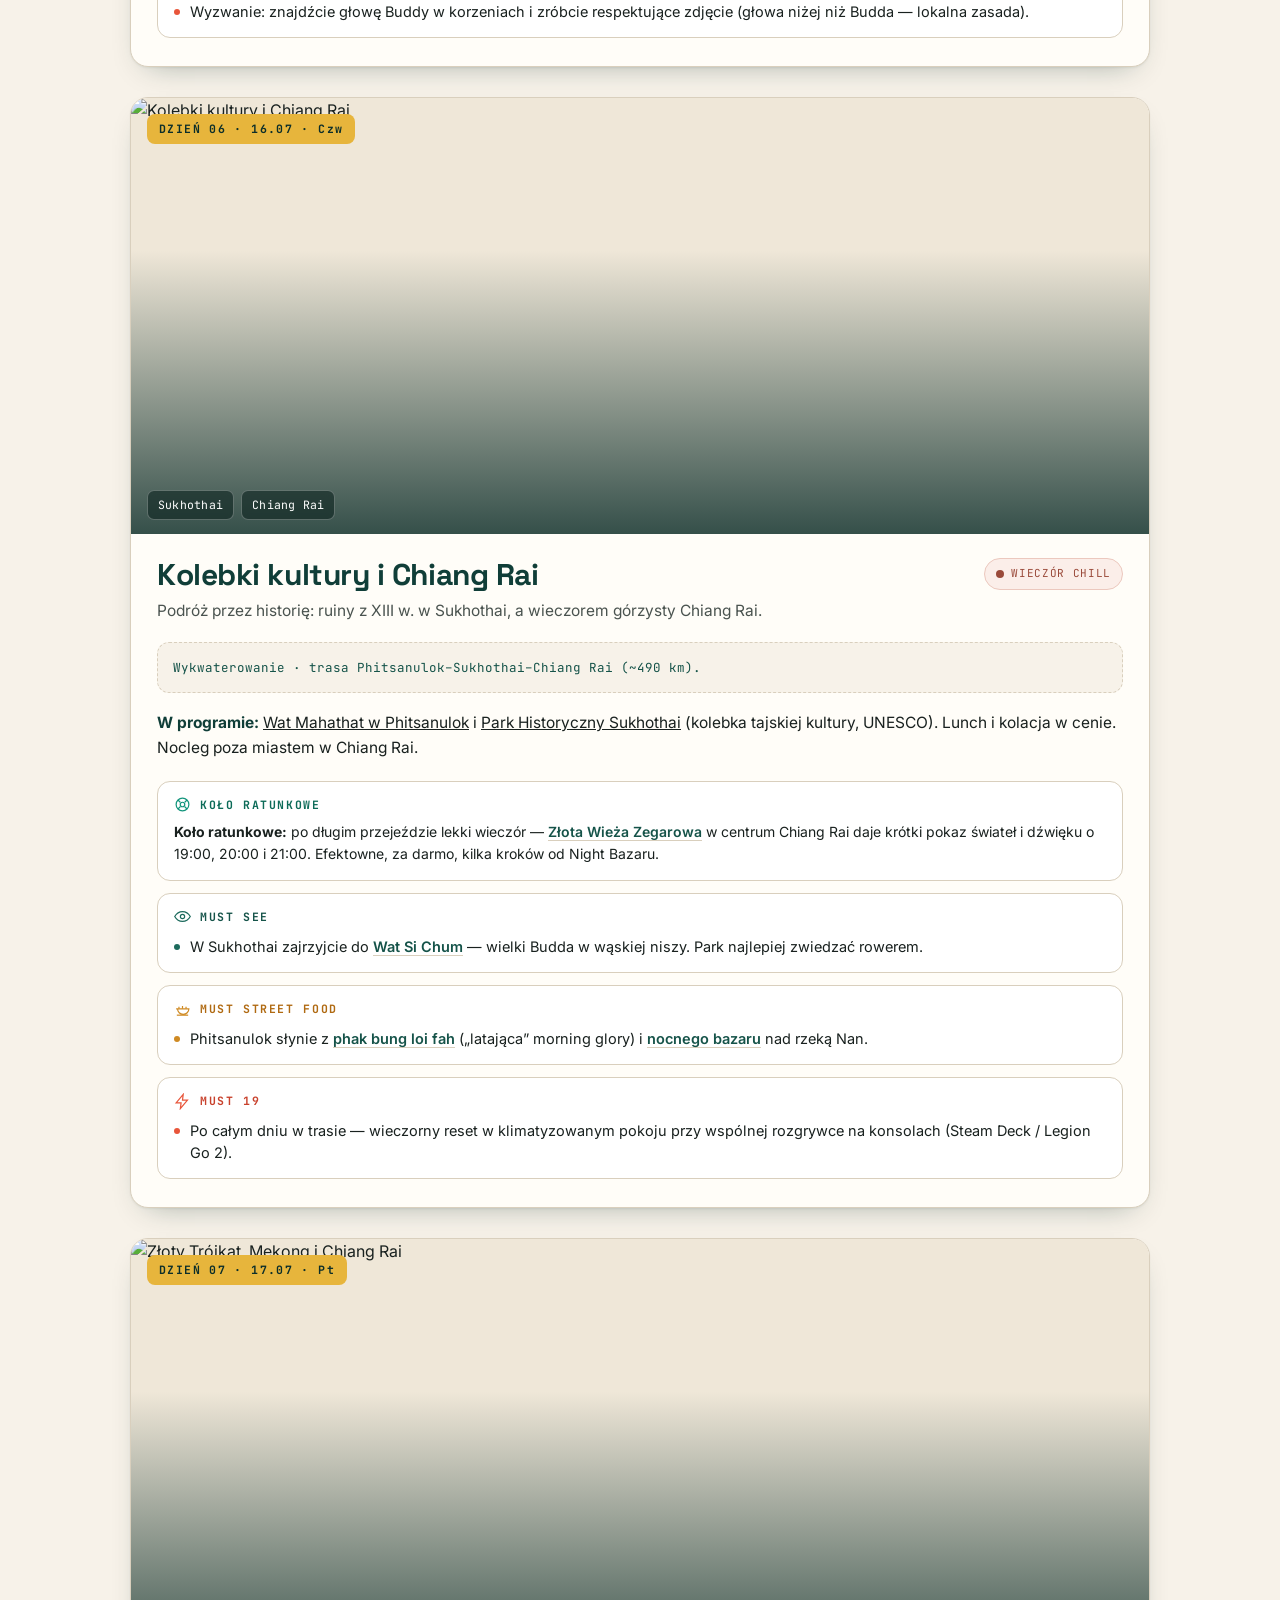
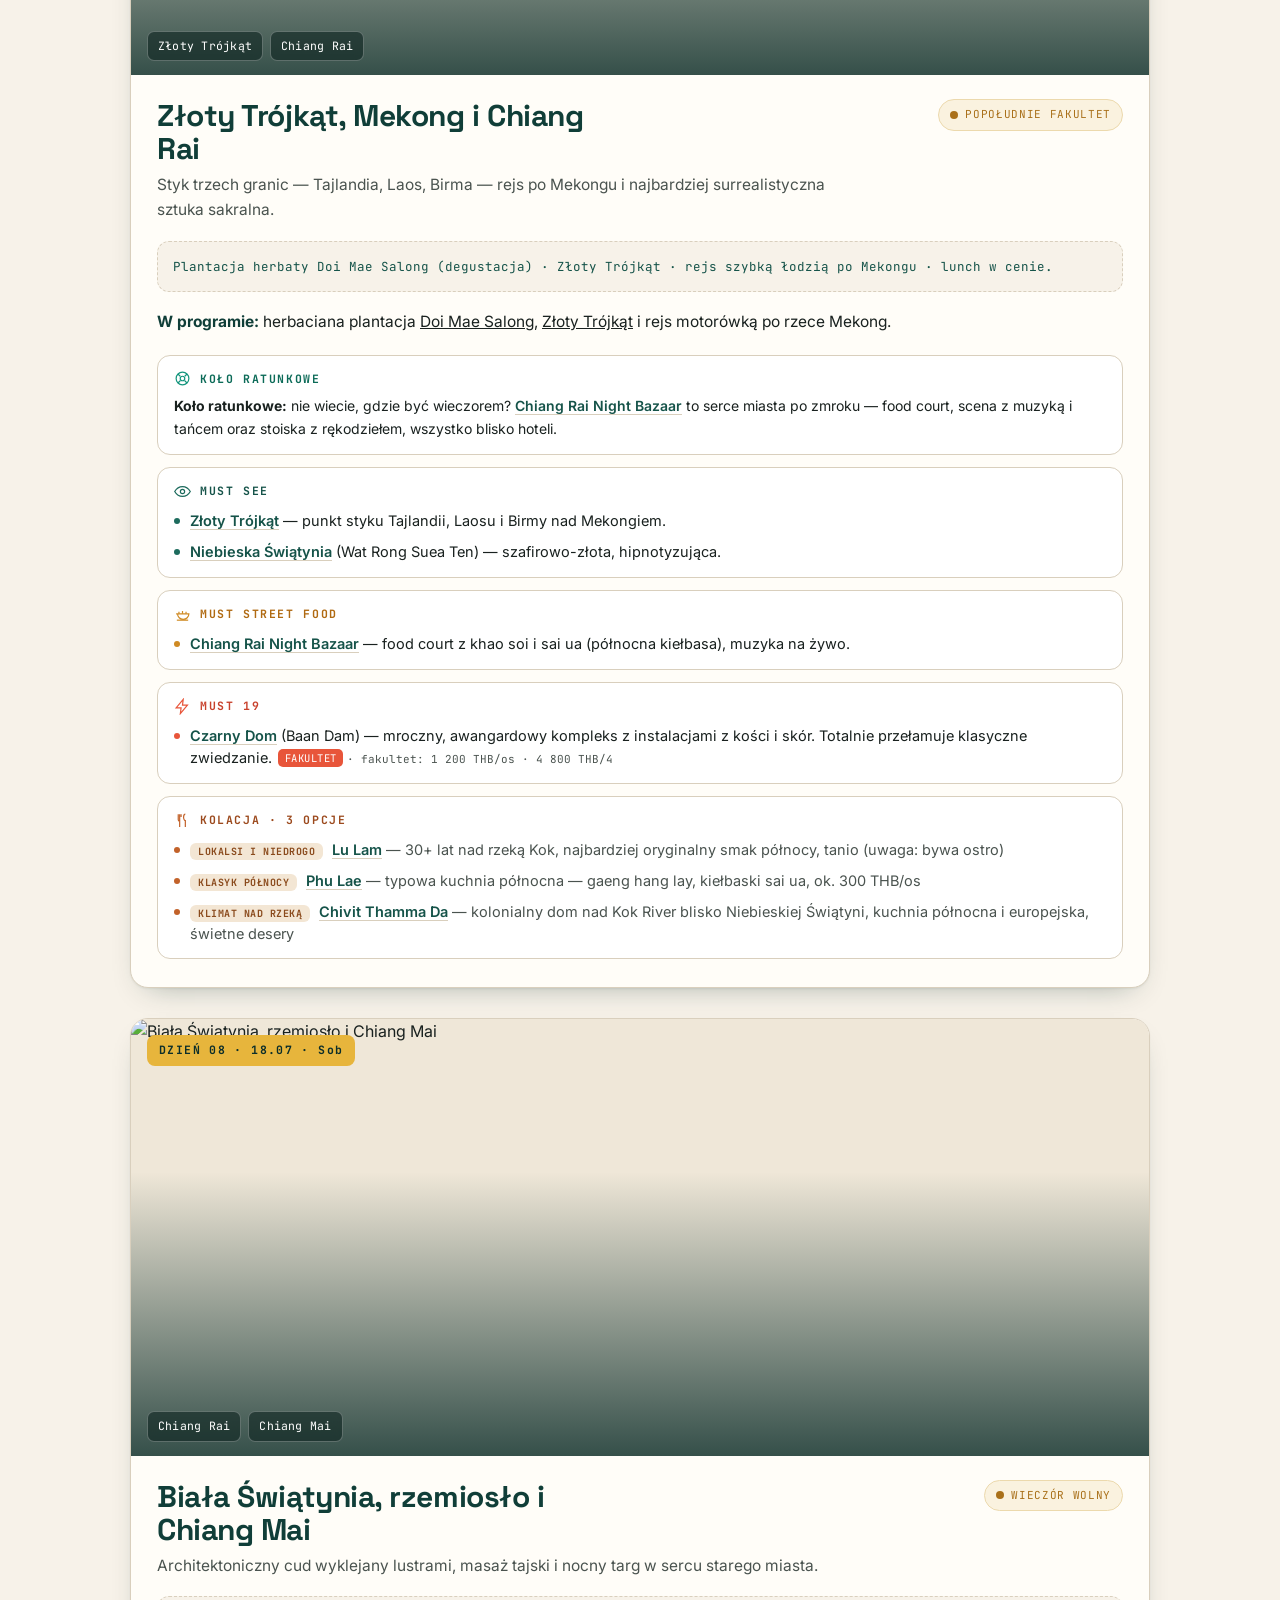
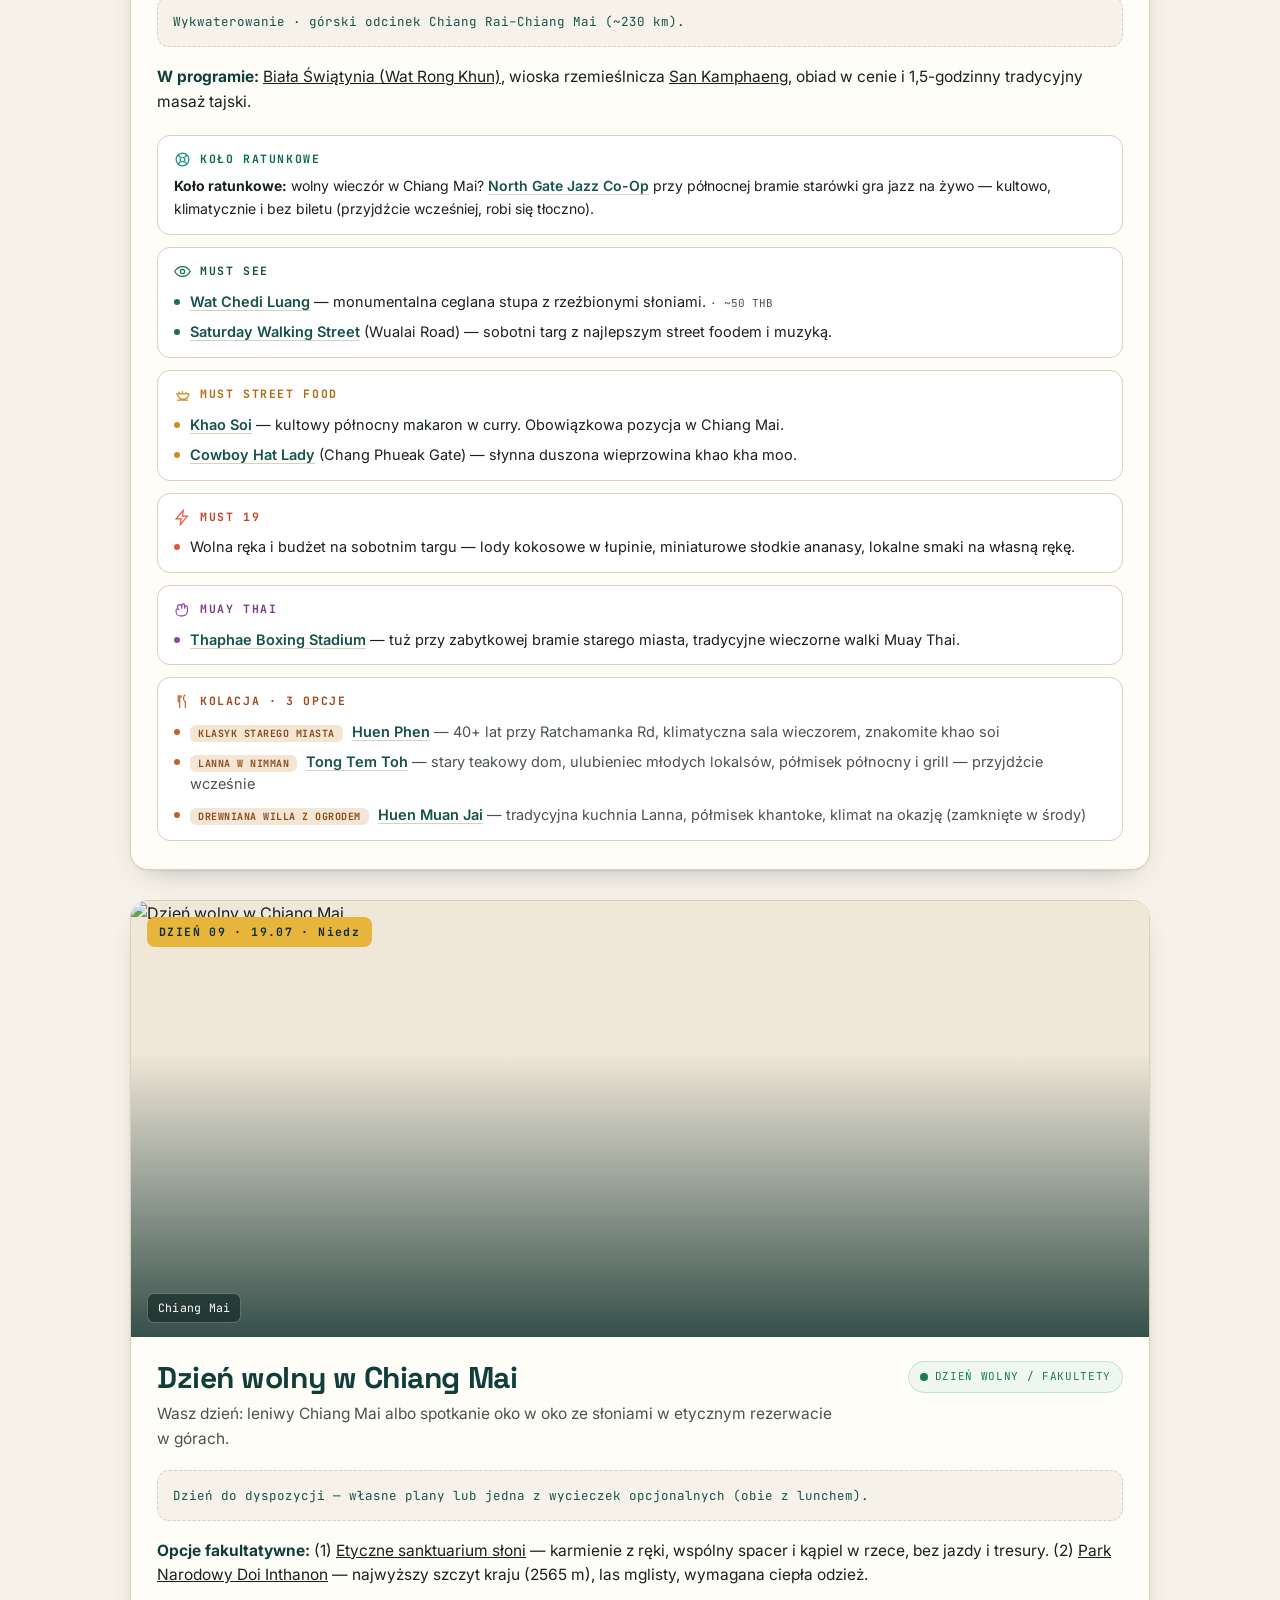
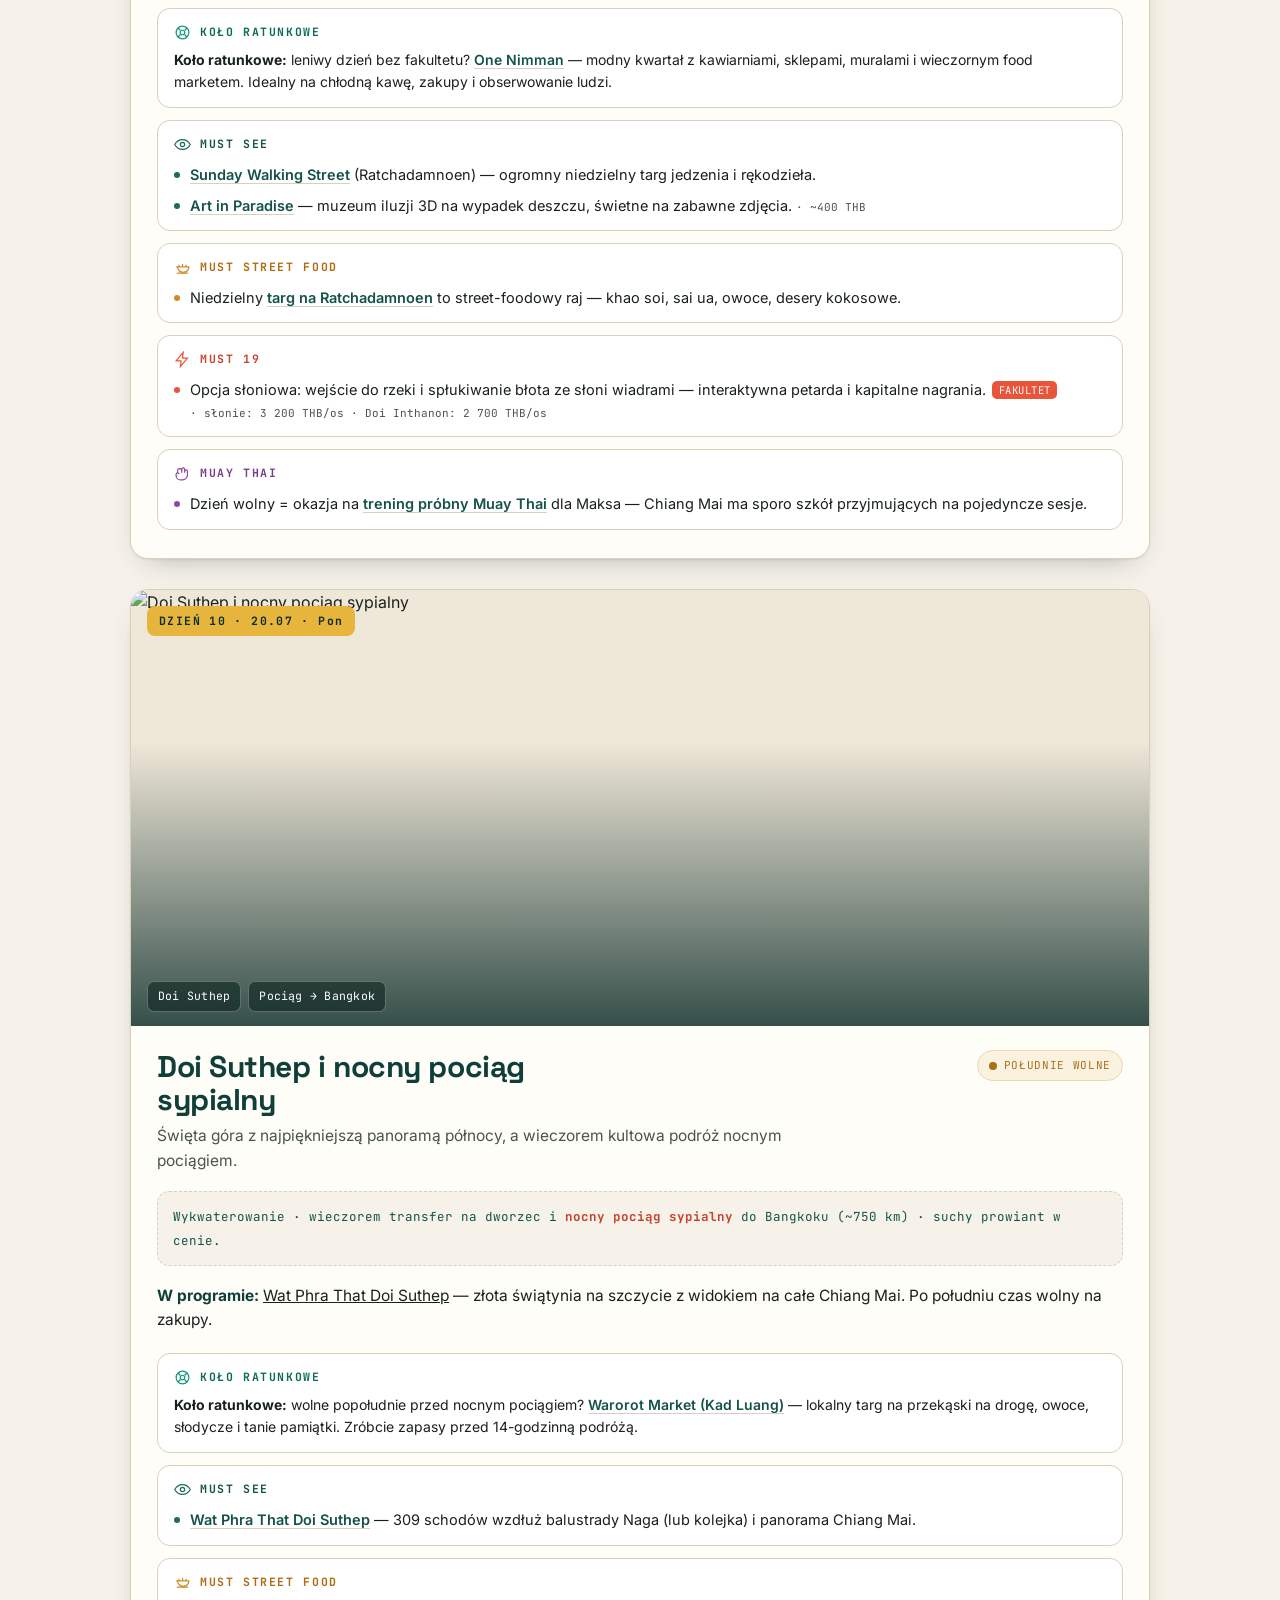
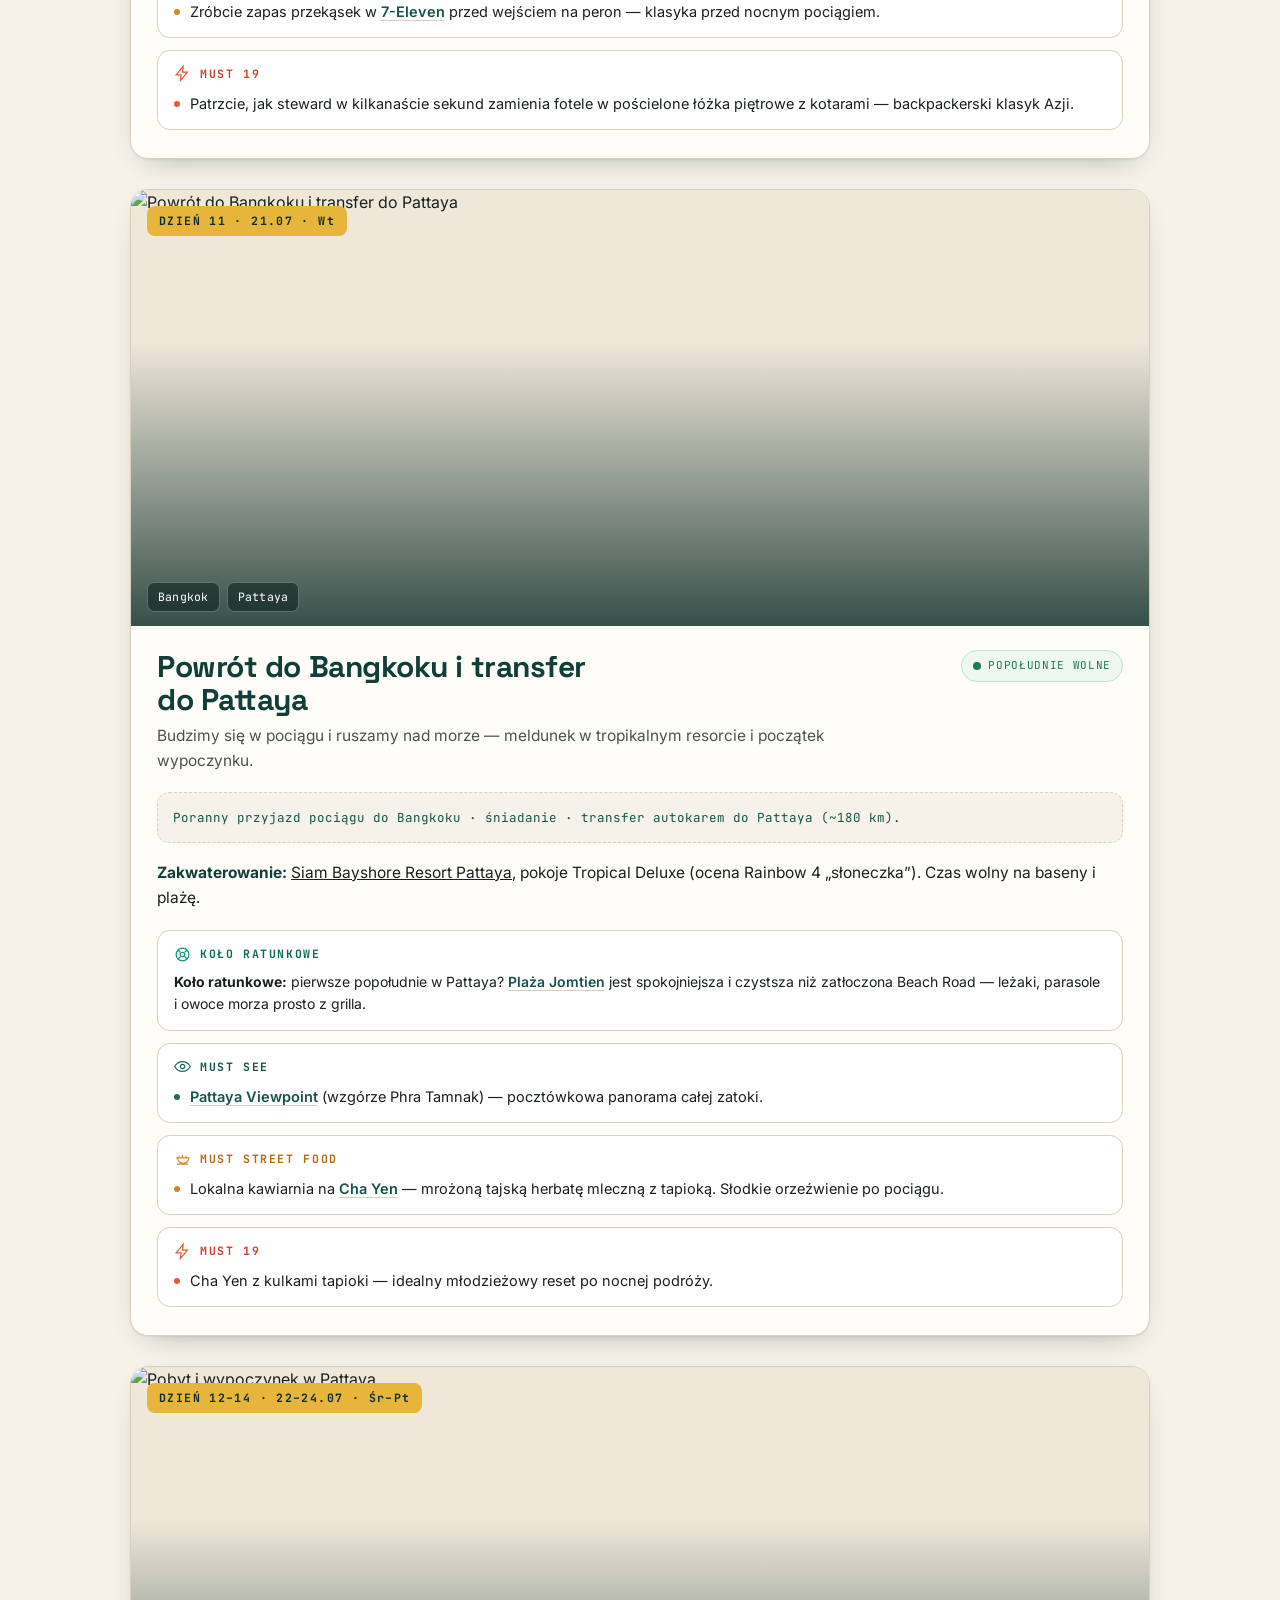
==== commit f7e6d014: "Add files via upload" ====
--- a/index.html
+++ b/index.html
@@ -32,11 +32,11 @@
     <div class="cover__cta">
       <a class="phrasebtn" href="rozmowki.html">
         <svg viewBox="0 0 24 24" aria-hidden="true"><path d="M12 7v14M2 5.5C2 5 2.4 4.6 3 4.6c3 0 6 .7 9 2.4 3-1.7 6-2.4 9-2.4.6 0 1 .4 1 .9V19c0 .5-.4.9-1 .9-3 0-6 .7-9 2.1-3-1.4-6-2.1-9-2.1-.6 0-1-.4-1-.9z"/></svg>
-        Rozmówki <b>PL → TH</b><span class="phrasebtn__go">↗</span>
+        Rozmówki <b>PL → TH</b>
       </a>
       <a class="phrasebtn" href="linki.html">
         <svg viewBox="0 0 24 24" aria-hidden="true"><path d="M10 13a5 5 0 0 0 7.07 0l3-3a5 5 0 0 0-7.07-7.07l-1.72 1.71"/><path d="M14 11a5 5 0 0 0-7.07 0l-3 3a5 5 0 0 0 7.07 7.07l1.71-1.71"/></svg>
-        Podręczne <b>linki</b><span class="phrasebtn__go">↗</span>
+        Podręczne <b>linki</b>
       </a>
     </div>
   </div>
--- a/style.css
+++ b/style.css
@@ -68,9 +68,8 @@
     transition:transform .15s ease,background .2s ease,border-color .2s ease}
   .phrasebtn:hover{background:linear-gradient(135deg,rgba(231,181,60,.36),rgba(231,181,60,.2));
     border-color:var(--gold);transform:translateY(-1px)}
-  .phrasebtn b{color:var(--gold-soft);font-weight:700}
+  .phrasebtn b{color:inherit;font-weight:600}
   .phrasebtn svg{width:17px;height:17px;stroke:var(--gold-soft);fill:none;stroke-width:1.7;stroke-linecap:round;stroke-linejoin:round}
-  .phrasebtn__go{color:var(--gold-soft);font-size:13px}
   .cover__cta{display:flex;flex-wrap:wrap;gap:10px;margin-top:14px}
   .cover__cta .phrasebtn{margin-top:0}
 
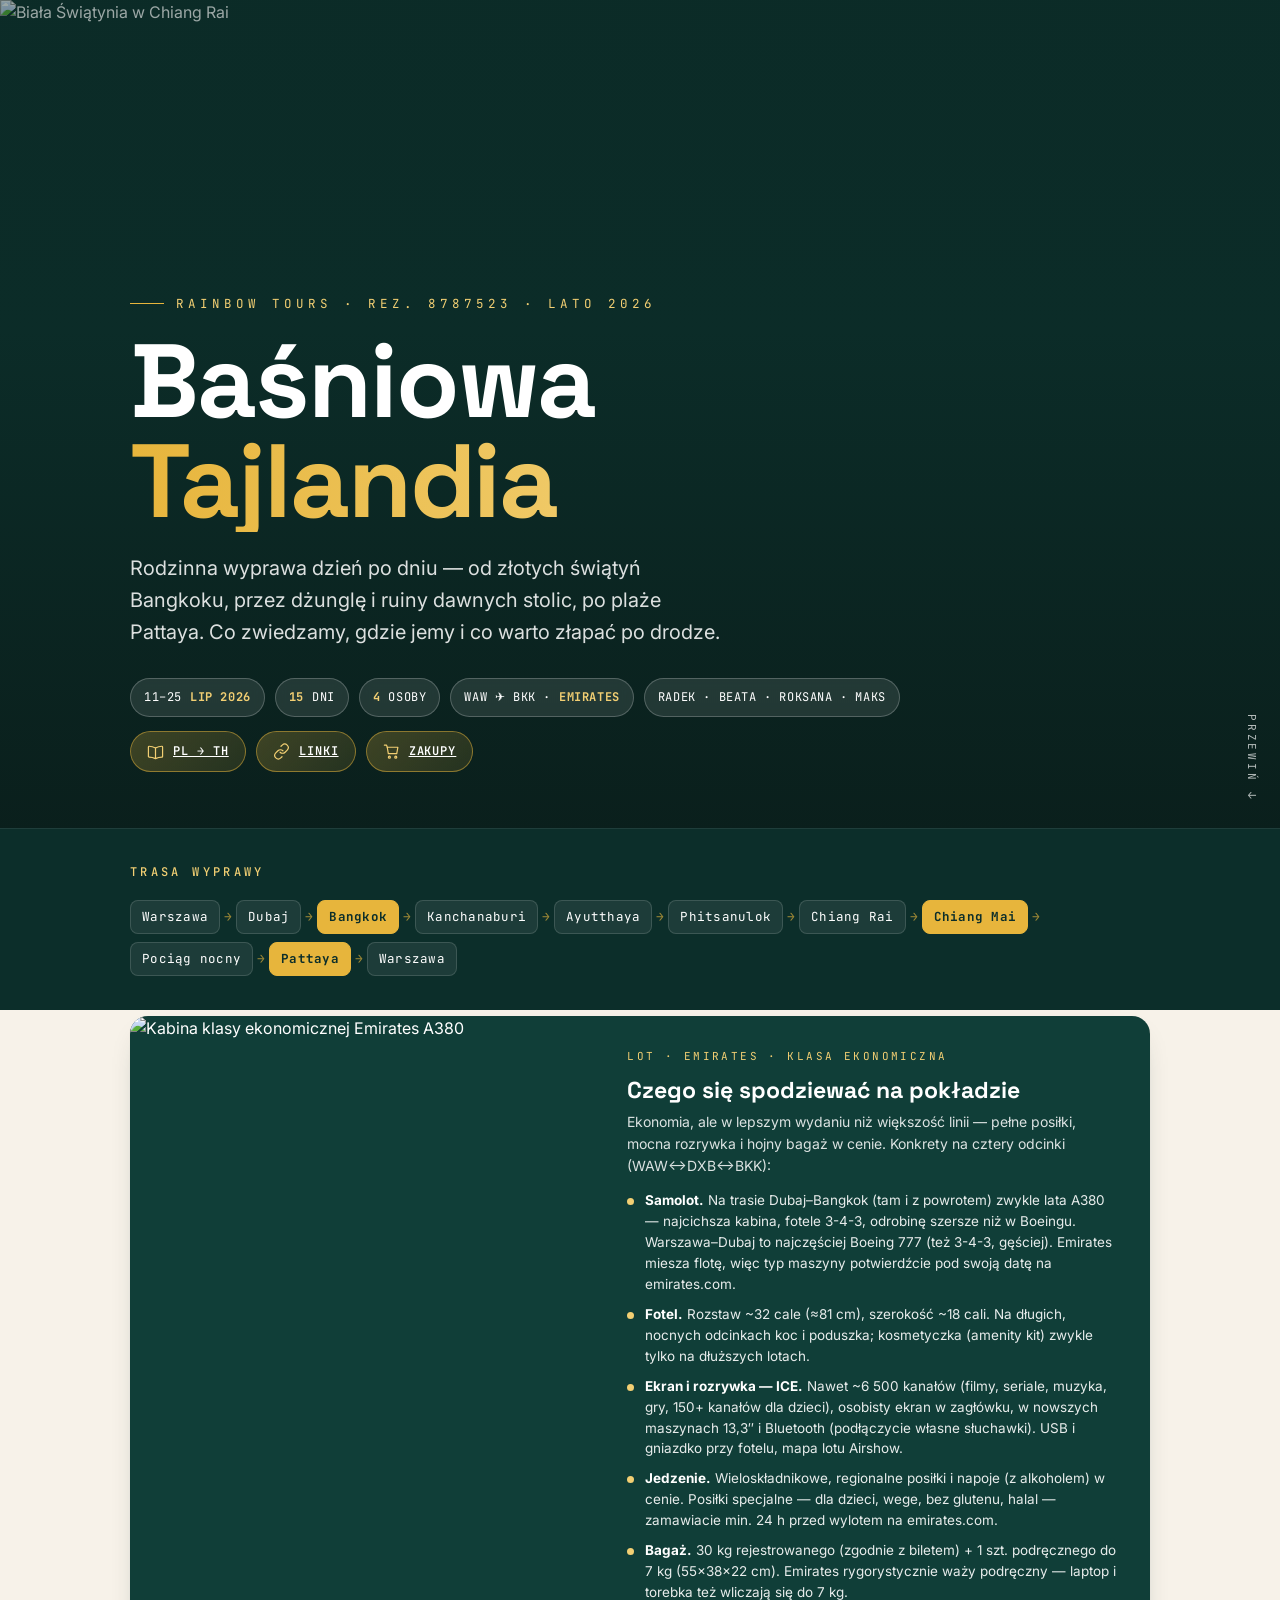
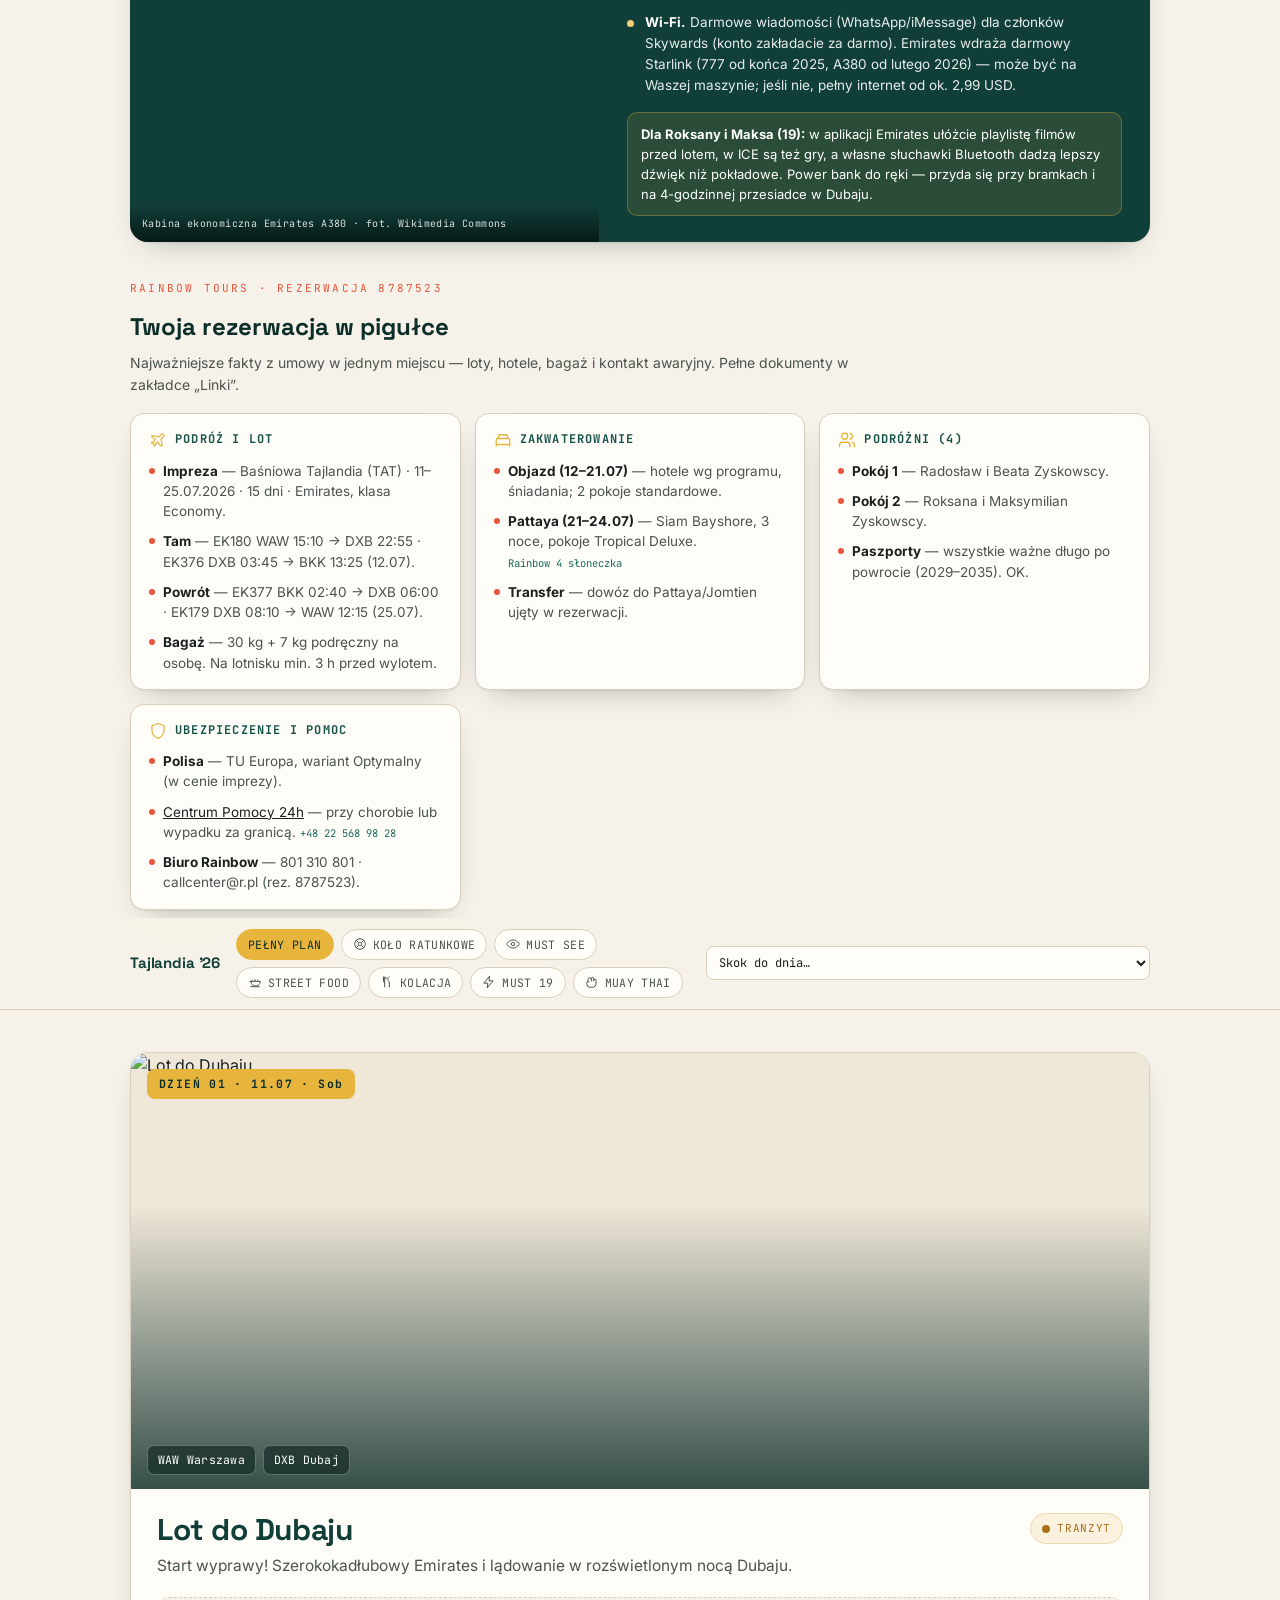
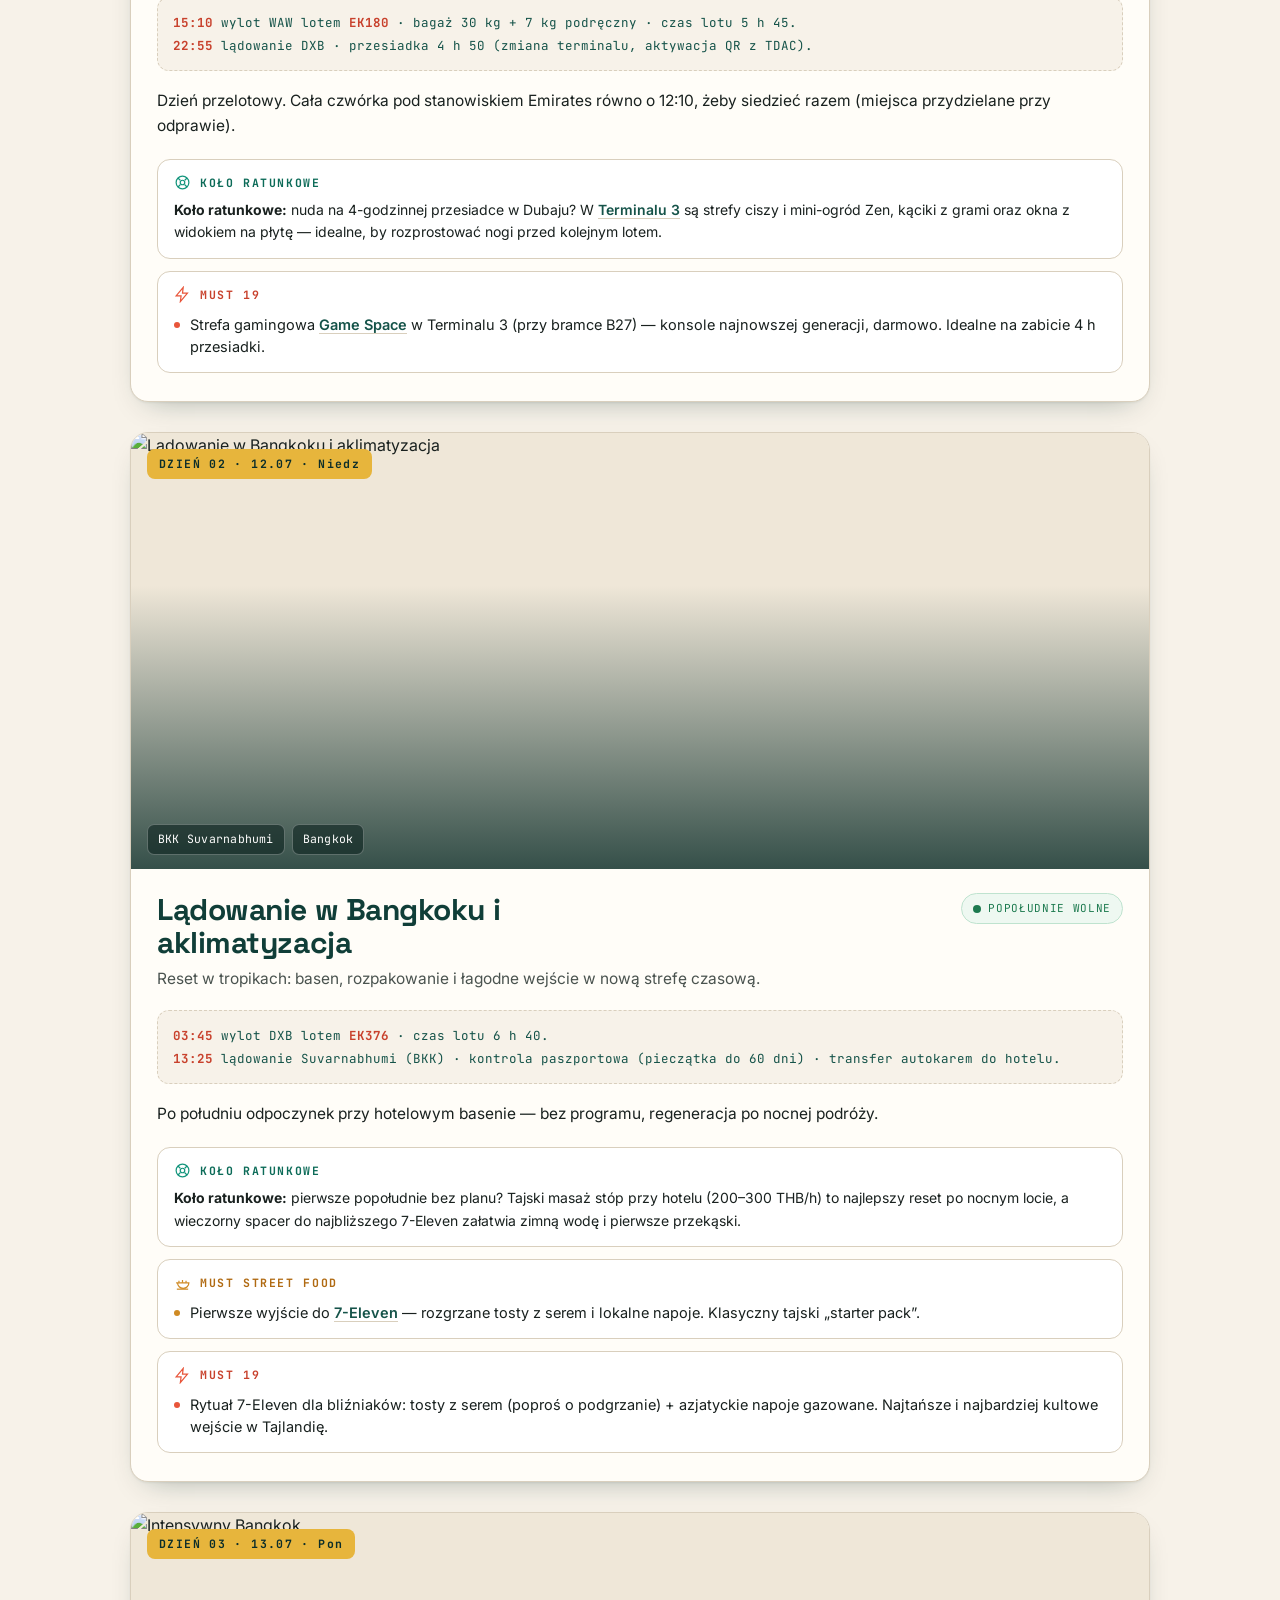
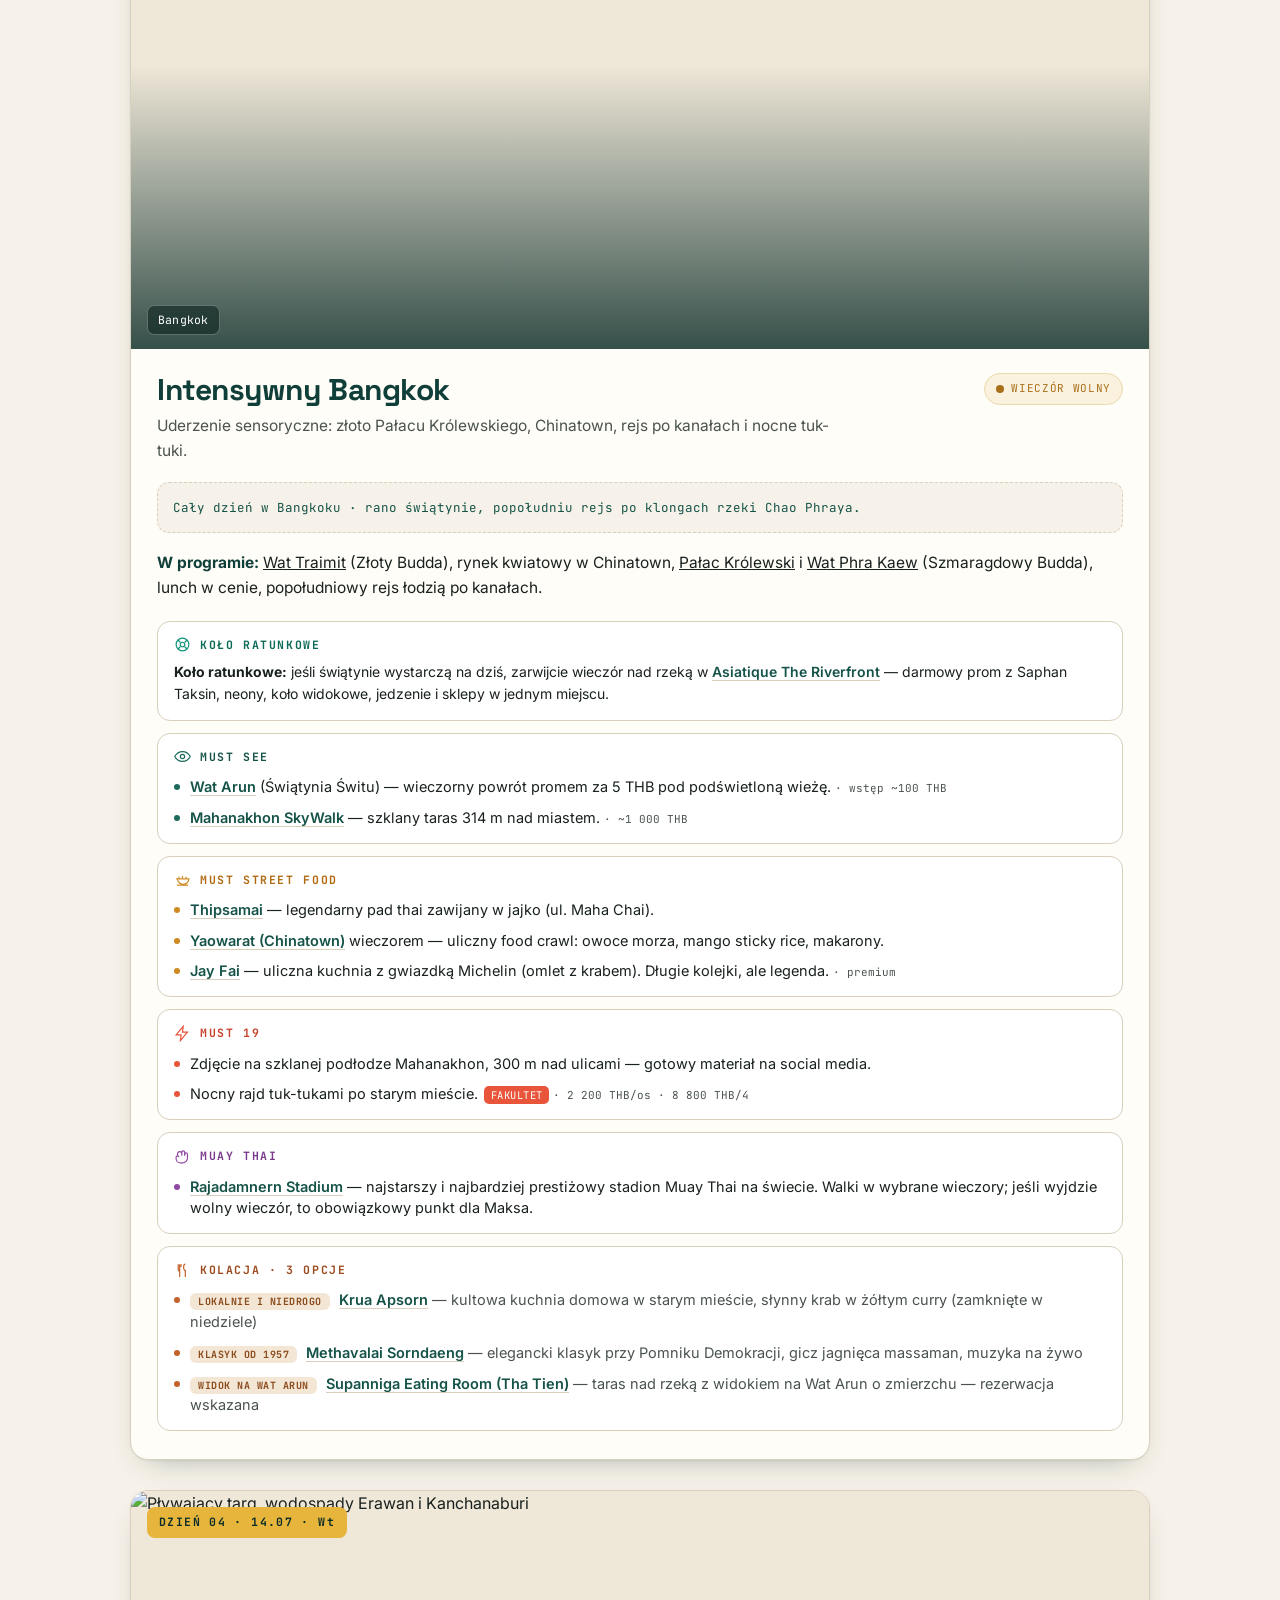
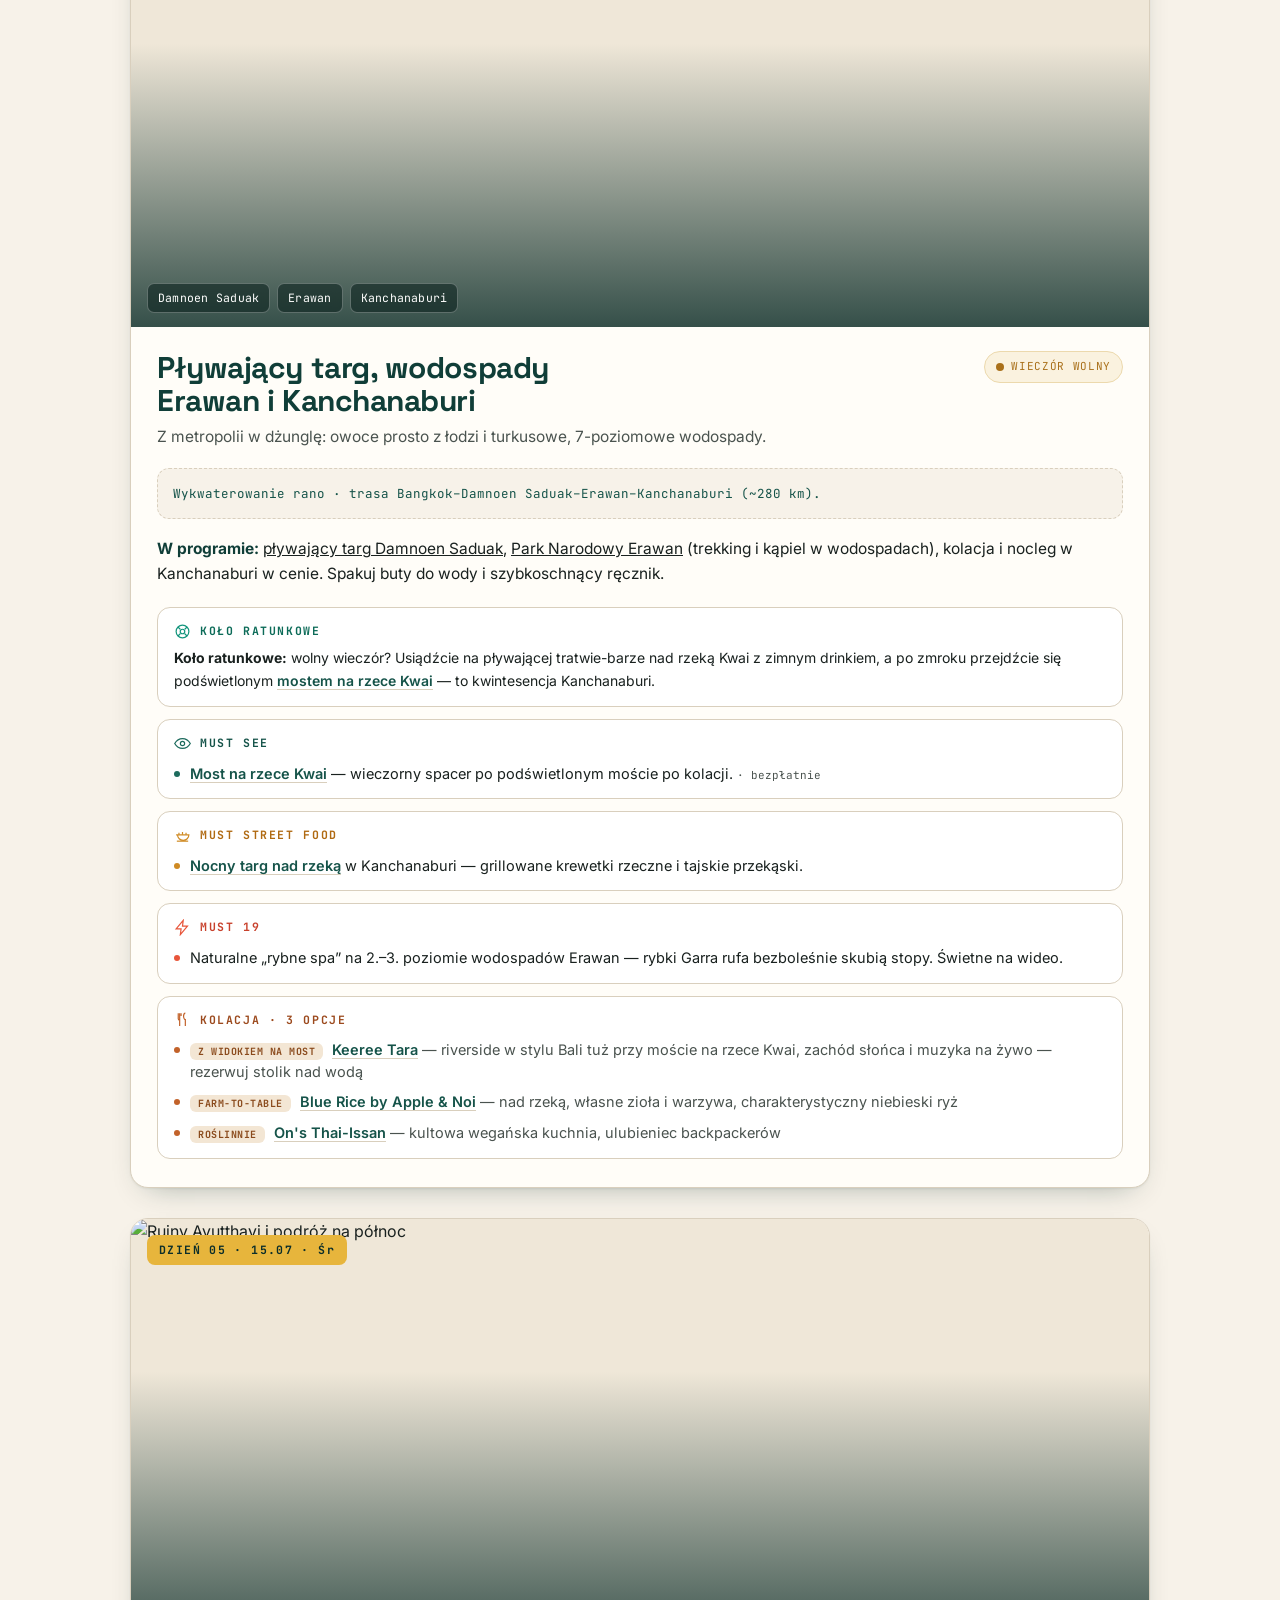
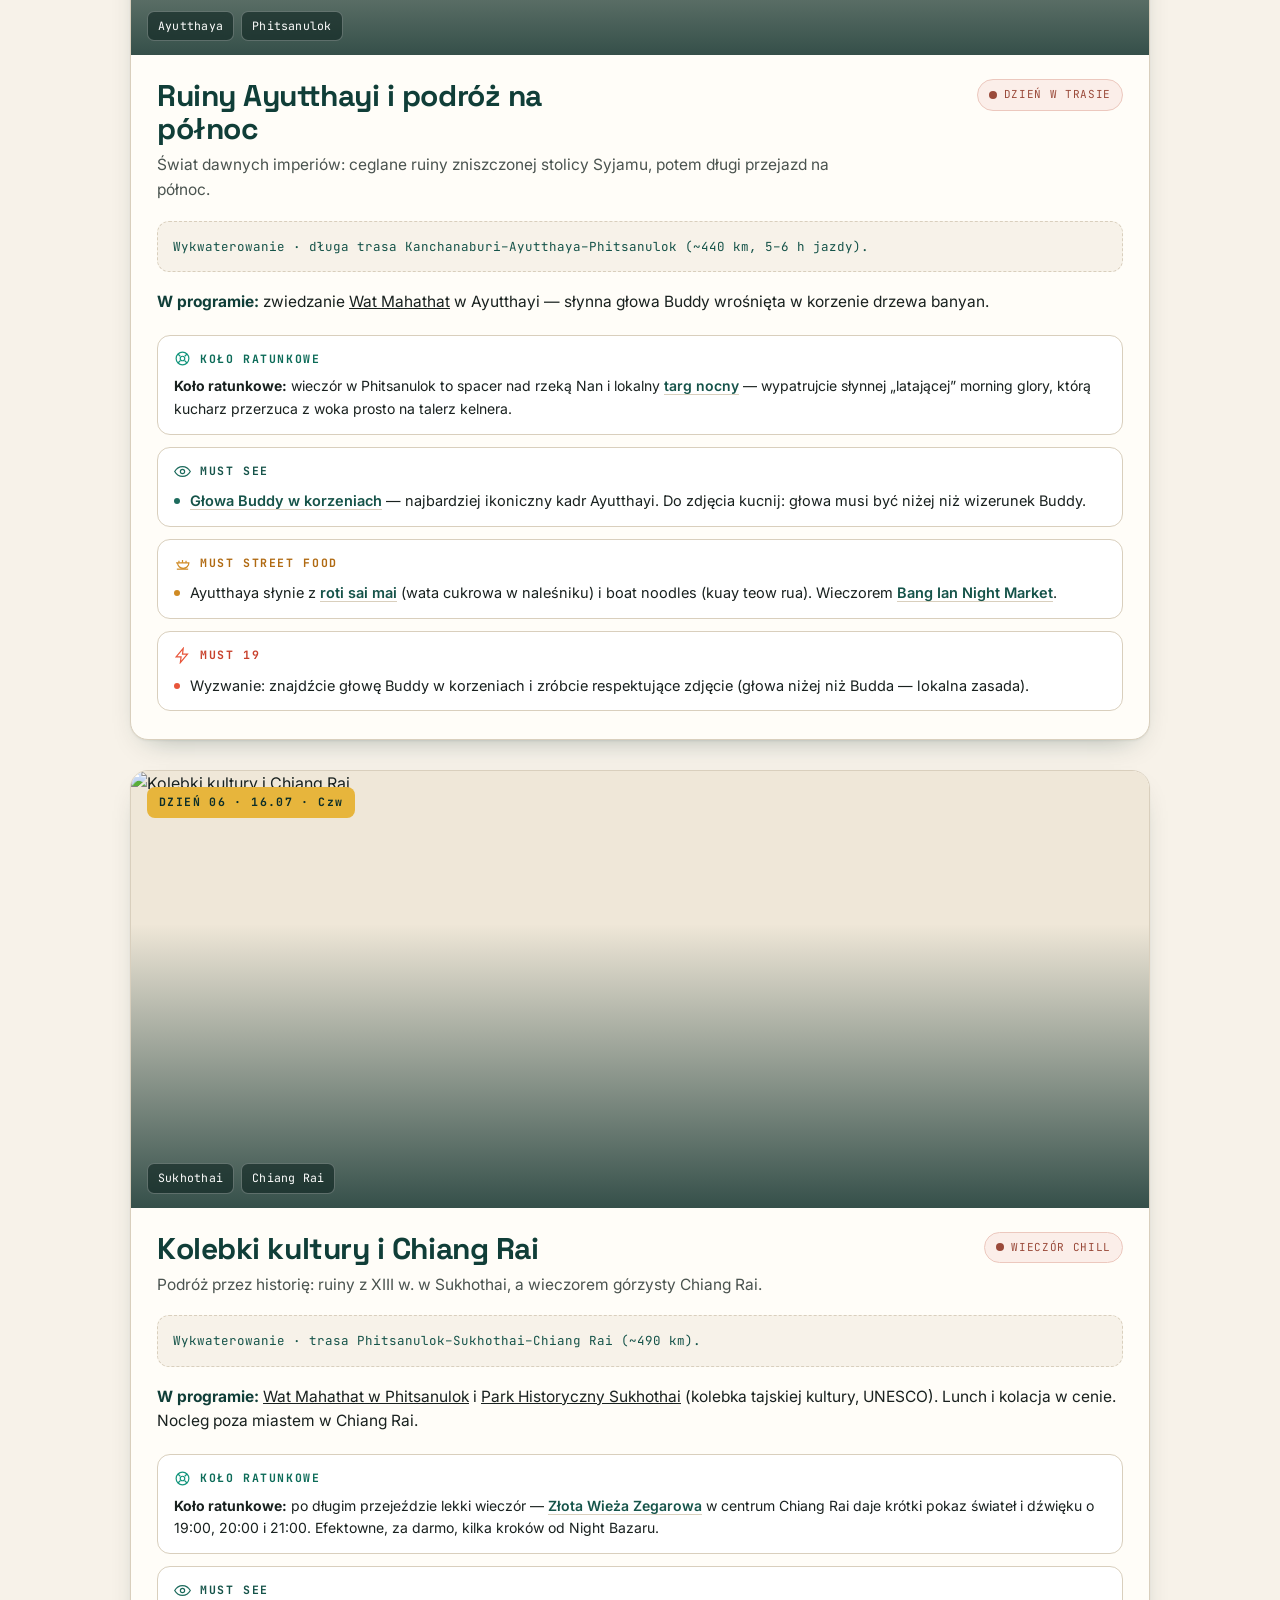
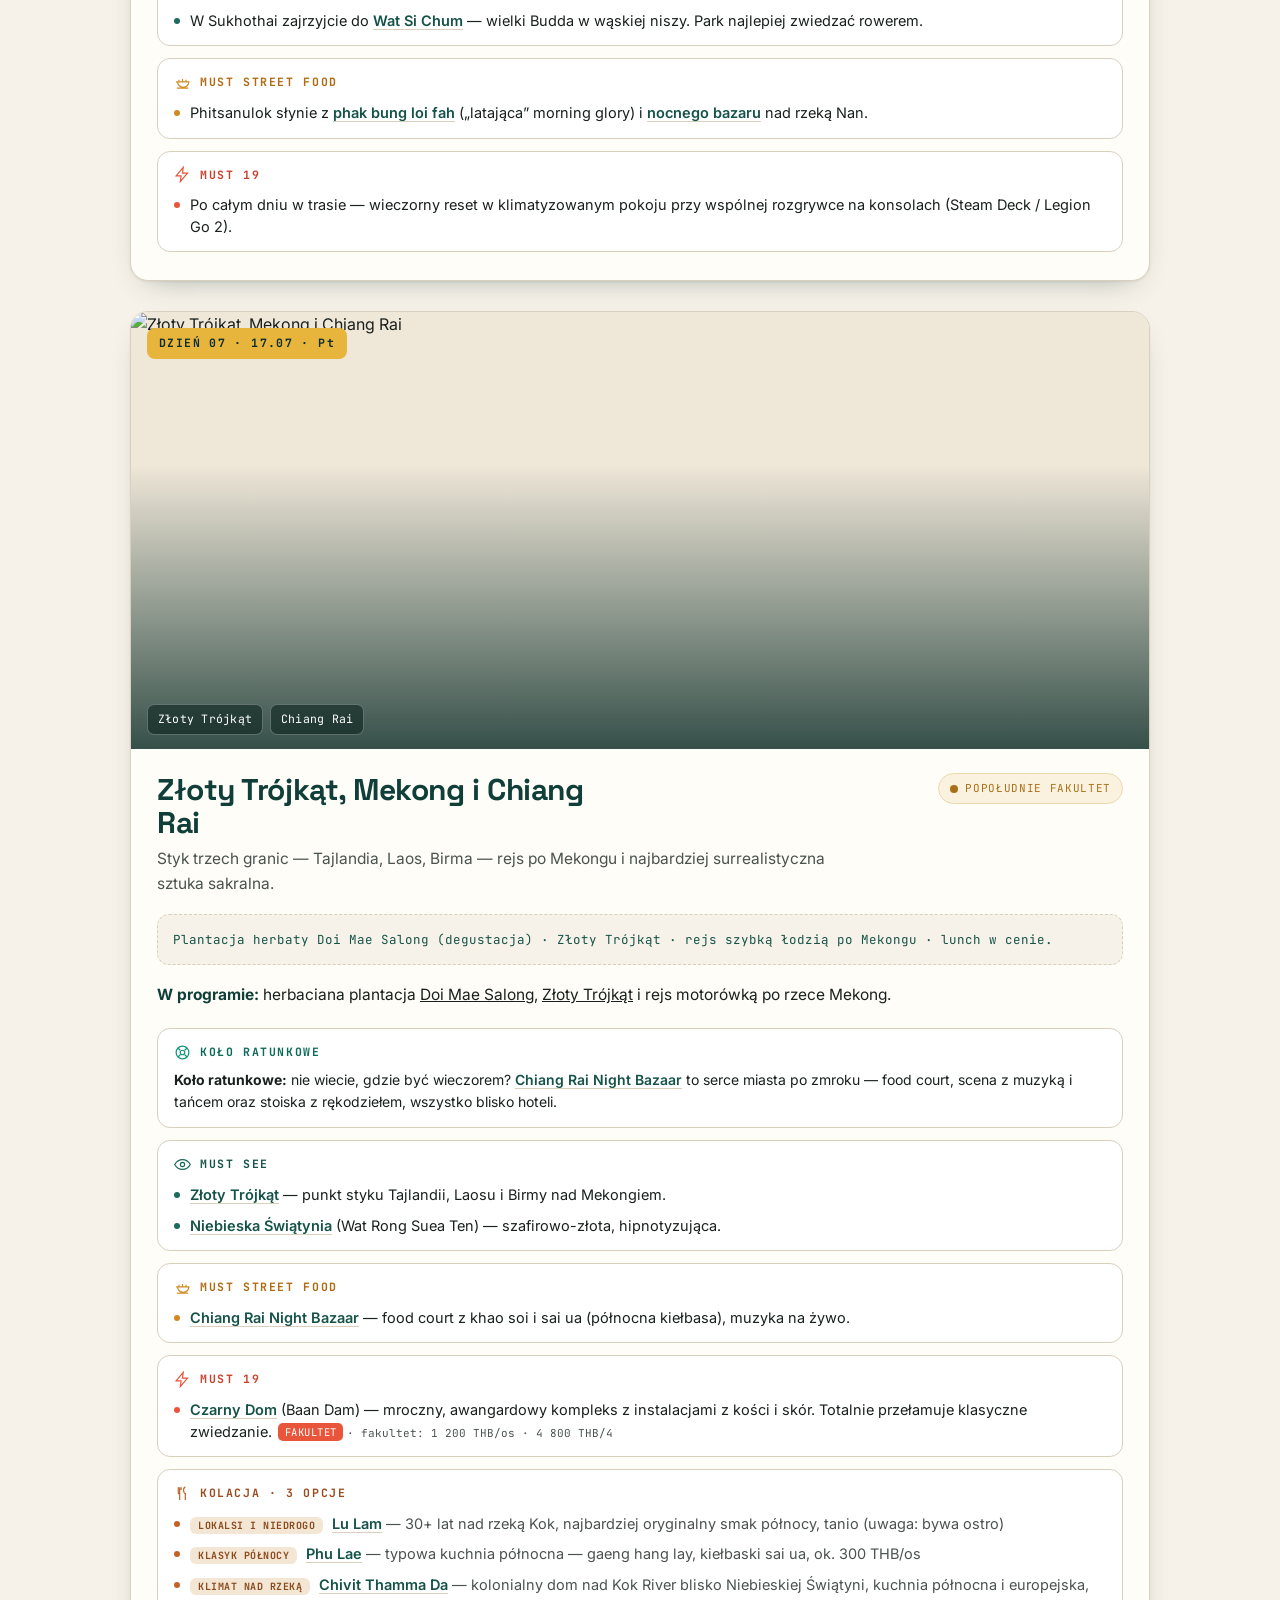
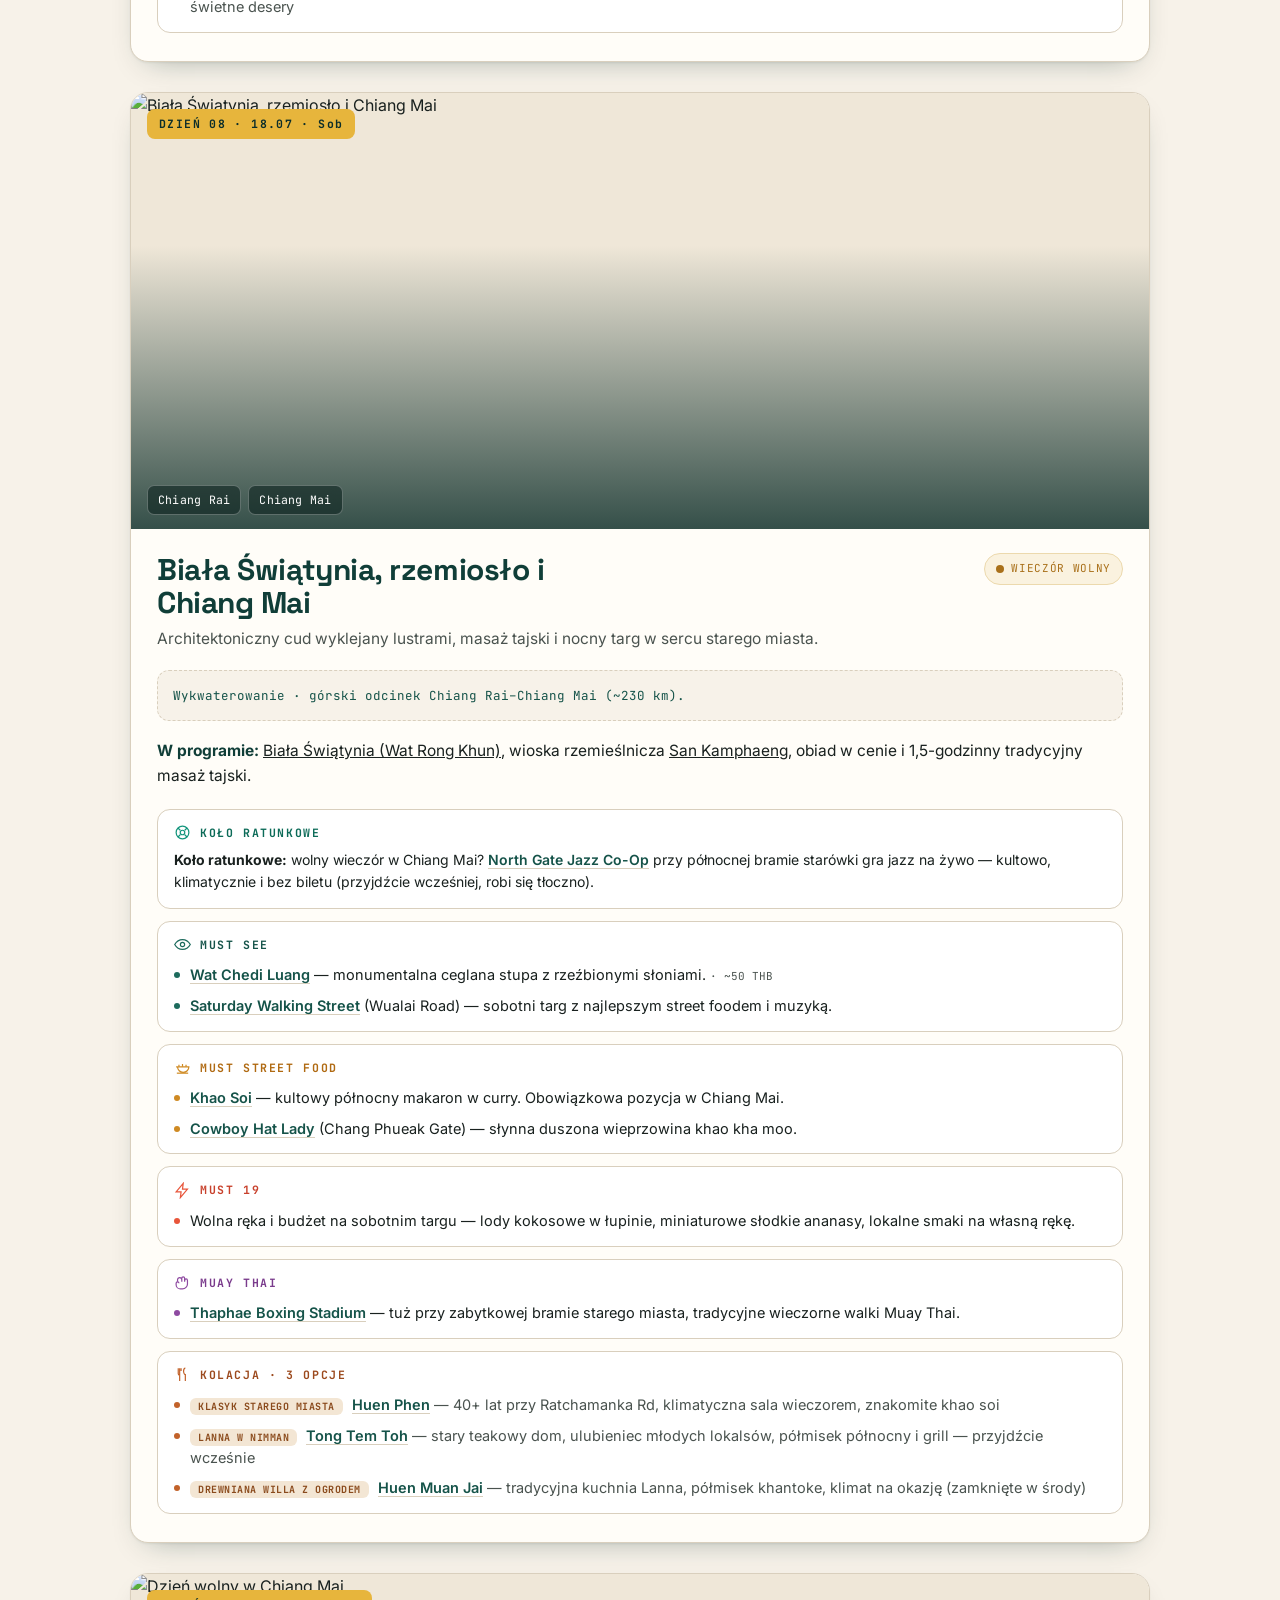
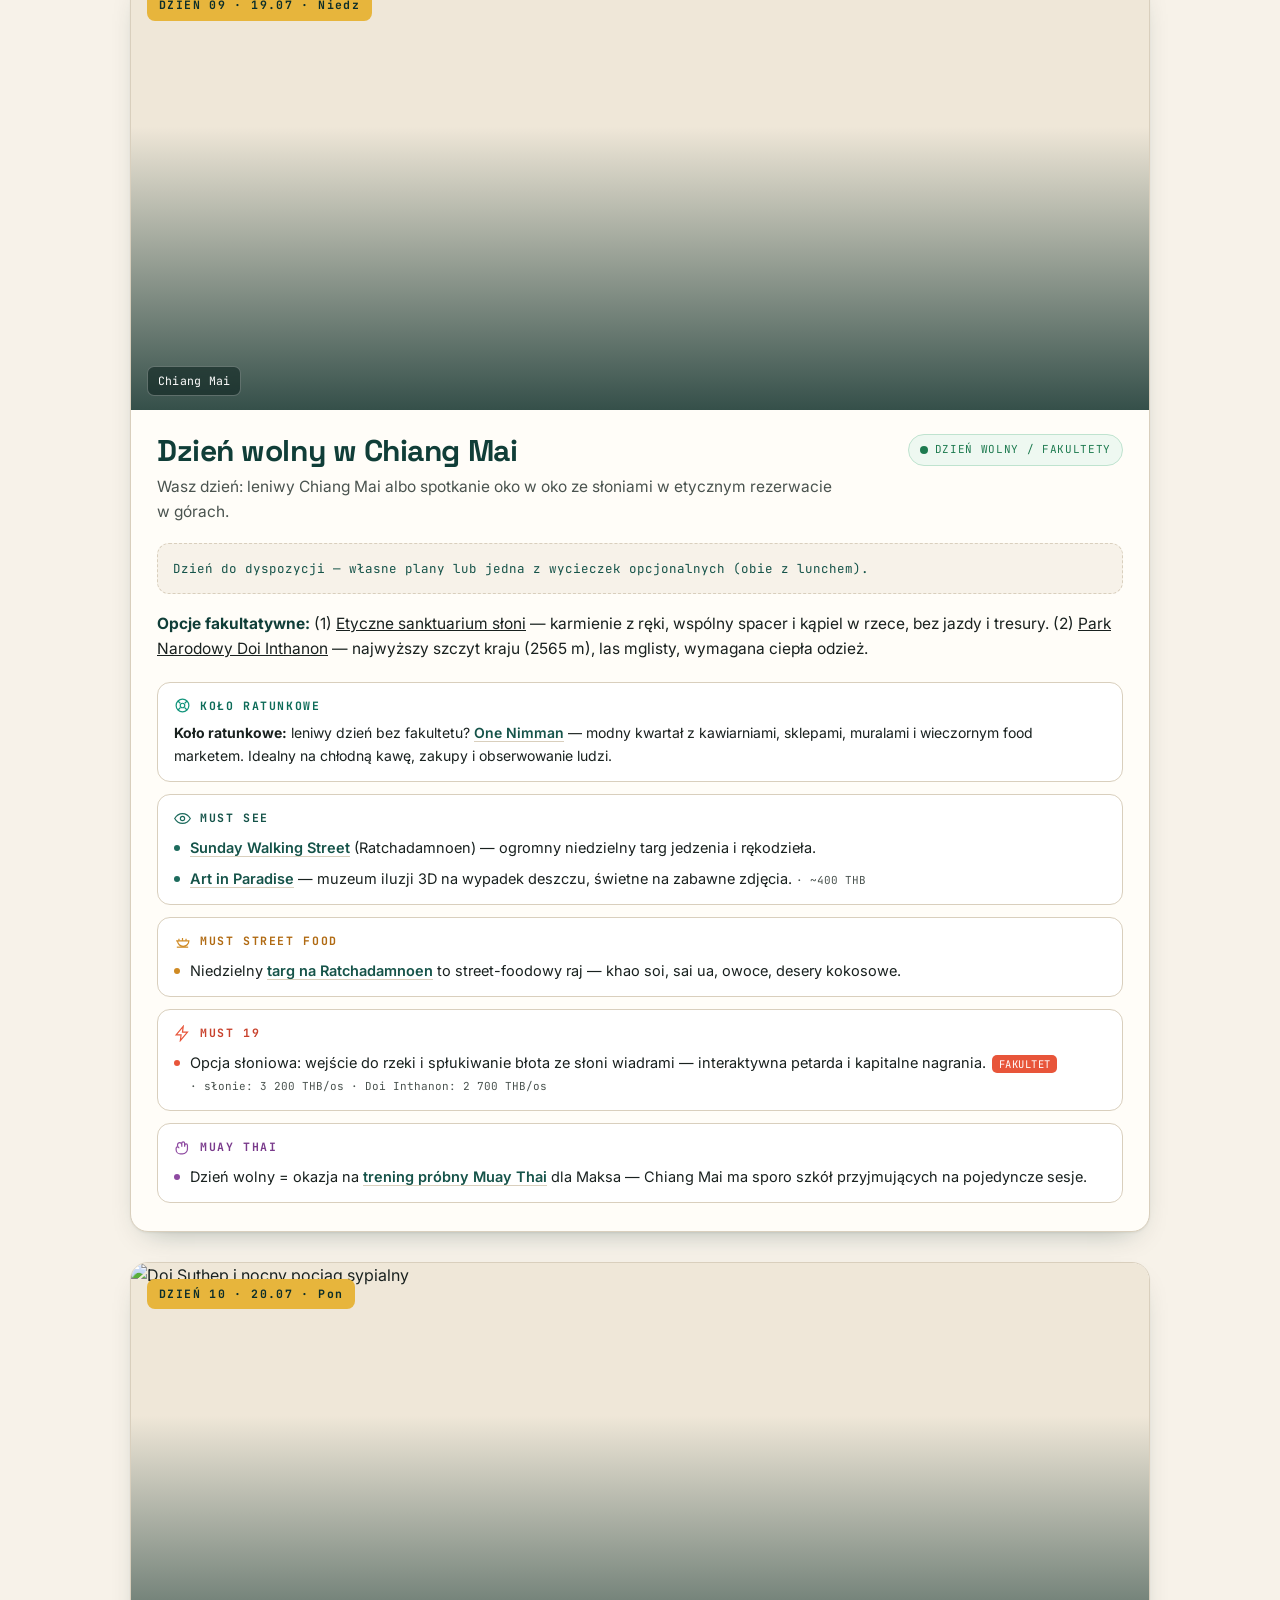
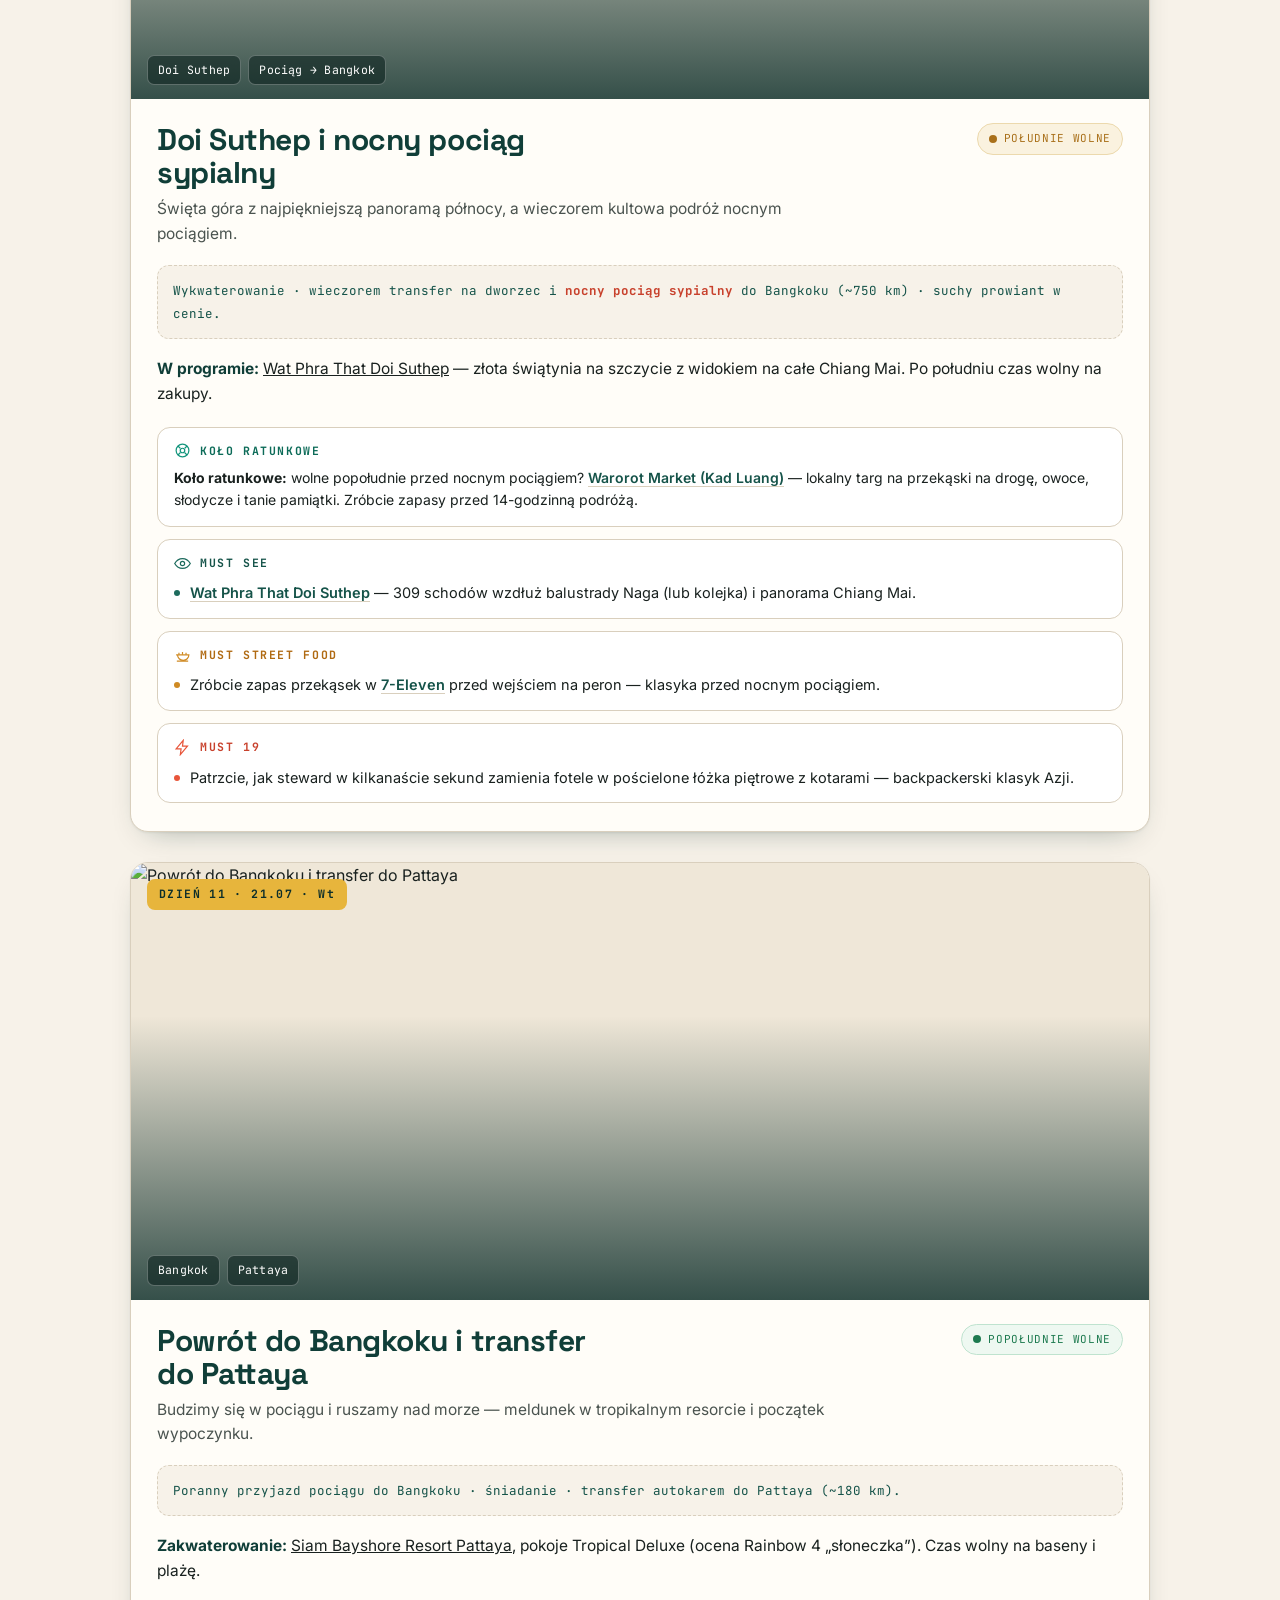
==== commit 671d9542: "Add files via upload" ====
--- a/index.html
+++ b/index.html
@@ -32,11 +32,15 @@
     <div class="cover__cta">
       <a class="phrasebtn" href="rozmowki.html">
         <svg viewBox="0 0 24 24" aria-hidden="true"><path d="M12 7v14M2 5.5C2 5 2.4 4.6 3 4.6c3 0 6 .7 9 2.4 3-1.7 6-2.4 9-2.4.6 0 1 .4 1 .9V19c0 .5-.4.9-1 .9-3 0-6 .7-9 2.1-3-1.4-6-2.1-9-2.1-.6 0-1-.4-1-.9z"/></svg>
-        Rozmówki <b>PL → TH</b>
+        <b>PL → TH</b>
       </a>
       <a class="phrasebtn" href="linki.html">
         <svg viewBox="0 0 24 24" aria-hidden="true"><path d="M10 13a5 5 0 0 0 7.07 0l3-3a5 5 0 0 0-7.07-7.07l-1.72 1.71"/><path d="M14 11a5 5 0 0 0-7.07 0l-3 3a5 5 0 0 0 7.07 7.07l1.71-1.71"/></svg>
-        Podręczne <b>linki</b>
+        <b>Linki</b>
+      </a>
+      <a class="phrasebtn" href="zakupy.html">
+        <svg viewBox="0 0 24 24" aria-hidden="true"><path d="M6 6h15l-1.6 9H7.5z"/><path d="M6 6 5 3H2"/><circle cx="9" cy="20" r="1.4"/><circle cx="18" cy="20" r="1.4"/></svg>
+        <b>Zakupy</b>
       </a>
     </div>
   </div>
@@ -75,6 +79,56 @@
   </div>
 </section>
 
+<section class="pat">
+  <div class="wrap">
+    <div class="pat__head">
+      <span class="pat__tag">Rainbow Tours · rezerwacja 8787523</span>
+      <h2>Twoja rezerwacja w pigułce</h2>
+      <p class="pat__lead">Najważniejsze fakty z umowy w jednym miejscu — loty, hotele, bagaż i kontakt awaryjny. Pełne dokumenty w zakładce „Linki”.</p>
+    </div>
+    <div class="pat__grid">
+
+      <div class="pat__cat">
+        <h3><svg viewBox="0 0 24 24"><path d="M17.8 19.2 16 11l3.5-3.5a2.1 2.1 0 0 0-3-3L13 8 4.8 6.2a1 1 0 0 0-.9 1.7l4.6 3.4-2.1 3.2H4l-1 1.5 3 1 1 3 1.5-1v-2.1l3.2-2.1 3.4 4.6a1 1 0 0 0 1.7-.9z"/></svg>Podróż i lot</h3>
+        <ul>
+          <li><b>Impreza</b> <span class="note">— Baśniowa Tajlandia (TAT) · 11–25.07.2026 · 15 dni · Emirates, klasa Economy.</span></li>
+          <li><b>Tam</b> <span class="note">— EK180 WAW 15:10 → DXB 22:55 · EK376 DXB 03:45 → BKK 13:25 (12.07).</span></li>
+          <li><b>Powrót</b> <span class="note">— EK377 BKK 02:40 → DXB 06:00 · EK179 DXB 08:10 → WAW 12:15 (25.07).</span></li>
+          <li><b>Bagaż</b> <span class="note">— 30 kg + 7 kg podręczny na osobę. Na lotnisku min. 3 h przed wylotem.</span></li>
+        </ul>
+      </div>
+
+      <div class="pat__cat">
+        <h3><svg viewBox="0 0 24 24"><path d="M3 18v-6a2 2 0 0 1 2-2h14a2 2 0 0 1 2 2v6M3 18h18M3 20v-2M21 20v-2M6 10V7a2 2 0 0 1 2-2h8a2 2 0 0 1 2 2v3"/></svg>Zakwaterowanie</h3>
+        <ul>
+          <li><b>Objazd (12–21.07)</b> <span class="note">— hotele wg programu, śniadania; 2 pokoje standardowe.</span></li>
+          <li><b>Pattaya (21–24.07)</b> <span class="note">— Siam Bayshore, 3 noce, pokoje Tropical Deluxe.</span> <span class="tag">Rainbow 4 słoneczka</span></li>
+          <li><b>Transfer</b> <span class="note">— dowóz do Pattaya/Jomtien ujęty w rezerwacji.</span></li>
+        </ul>
+      </div>
+
+      <div class="pat__cat">
+        <h3><svg viewBox="0 0 24 24"><path d="M16 21v-2a4 4 0 0 0-4-4H6a4 4 0 0 0-4 4v2"/><circle cx="9" cy="7" r="4"/><path d="M22 21v-2a4 4 0 0 0-3-3.87M16 3.13A4 4 0 0 1 16 11"/></svg>Podróżni (4)</h3>
+        <ul>
+          <li><b>Pokój 1</b> <span class="note">— Radosław i Beata Zyskowscy.</span></li>
+          <li><b>Pokój 2</b> <span class="note">— Roksana i Maksymilian Zyskowscy.</span></li>
+          <li><b>Paszporty</b> <span class="note">— wszystkie ważne długo po powrocie (2029–2035). OK.</span></li>
+        </ul>
+      </div>
+
+      <div class="pat__cat">
+        <h3><svg viewBox="0 0 24 24"><path d="M12 22s8-4 8-10V5l-8-3-8 3v7c0 6 8 10 8 10z"/></svg>Ubezpieczenie i pomoc</h3>
+        <ul>
+          <li><b>Polisa</b> <span class="note">— TU Europa, wariant Optymalny (w cenie imprezy).</span></li>
+          <li><a class="lnk" href="tel:+48225689828">Centrum Pomocy 24h</a> <span class="note">— przy chorobie lub wypadku za granicą.</span> <span class="tag">+48 22 568 98 28</span></li>
+          <li><b>Biuro Rainbow</b> <span class="note">— 801 310 801 · callcenter@r.pl (rez. 8787523).</span></li>
+        </ul>
+      </div>
+
+    </div>
+  </div>
+</section>
+
 <nav class="nav">
   <div class="nav__inner">
     <span class="nav__brand">Tajlandia ’26</span>
@@ -190,7 +244,7 @@
   backup:"<b>Koło ratunkowe:</b> nuda na 4-godzinnej przesiadce w Dubaju? W <a class='lnk' href='"+MAP("Dubai International Airport Terminal 3")+"' target='_blank' rel='noopener'>Terminalu 3</a> są strefy ciszy i mini-ogród Zen, kąciki z grami oraz okna z widokiem na płytę — idealne, by rozprostować nogi przed kolejnym lotem.",
   title:"Lot do Dubaju", loc:["WAW Warszawa","DXB Dubaj"], free:["czesc","Tranzyt"],
   teaser:"Start wyprawy! Szerokokadłubowy Emirates i lądowanie w rozświetlonym nocą Dubaju.",
-  transit:"<b>15:10</b> wylot WAW lotem <b>EK180</b> · bagaż 30 kg + 7 kg podręczny · czas lotu 5 h 45.<br><b>23:45</b> lądowanie DXB · przesiadka 4 h 05 (zmiana terminalu, aktywacja QR z TDAC).",
+  transit:"<b>15:10</b> wylot WAW lotem <b>EK180</b> · bagaż 30 kg + 7 kg podręczny · czas lotu 5 h 45.<br><b>22:55</b> lądowanie DXB · przesiadka 4 h 50 (zmiana terminalu, aktywacja QR z TDAC).",
   program:"Dzień przelotowy. Cała czwórka pod stanowiskiem Emirates równo o 12:10, żeby siedzieć razem (miejsca przydzielane przy odprawie).",
   see:[], food:[],
   t19:[{t:"Strefa gamingowa <a class='lnk' href='"+MAP("Game Space Dubai Airport Terminal 3")+"' target='_blank' rel='noopener'>Game Space</a> w Terminalu 3 (przy bramce B27) — konsole najnowszej generacji, darmowo. Idealne na zabicie 4 h przesiadki."}],
@@ -201,7 +255,7 @@
   backup:"<b>Koło ratunkowe:</b> pierwsze popołudnie bez planu? Tajski masaż stóp przy hotelu (200–300 THB/h) to najlepszy reset po nocnym locie, a wieczorny spacer do najbliższego 7-Eleven załatwia zimną wodę i pierwsze przekąski.",
   title:"Lądowanie w Bangkoku i aklimatyzacja", loc:["BKK Suvarnabhumi","Bangkok"], free:["pelny","Popołudnie wolne"],
   teaser:"Reset w tropikach: basen, rozpakowanie i łagodne wejście w nową strefę czasową.",
-  transit:"<b>03:50</b> wylot DXB lotem <b>EK376</b> · czas lotu 6 h 40.<br><b>13:30</b> lądowanie Suvarnabhumi (BKK) · kontrola paszportowa (pieczątka do 60 dni) · transfer autokarem do hotelu.",
+  transit:"<b>03:45</b> wylot DXB lotem <b>EK376</b> · czas lotu 6 h 40.<br><b>13:25</b> lądowanie Suvarnabhumi (BKK) · kontrola paszportowa (pieczątka do 60 dni) · transfer autokarem do hotelu.",
   program:"Po południu odpoczynek przy hotelowym basenie — bez programu, regeneracja po nocnej podróży.",
   see:[],
   food:[{t:"Pierwsze wyjście do <a class='lnk' href='"+MAP("7-Eleven Bangkok")+"' target='_blank' rel='noopener'>7-Eleven</a> — rozgrzane tosty z serem i lokalne napoje. Klasyczny tajski „starter pack”."}],
@@ -389,7 +443,7 @@
   backup:"<b>Koło ratunkowe:</b> krótka przesiadka w Dubaju (1h55) — od razu kierujcie się do bramki, a po drodze rzućcie okiem na Dubai Duty Free: perfumy, daktyle i elektronika bywają tańsze niż w mieście.",
   title:"Powrót do Warszawy", loc:["Bangkok","Dubaj","WAW Warszawa"], free:["brak","Dzień powrotu"],
   teaser:"Koniec wielkiej tajskiej przygody — wracamy na pokładzie Emirates prosto do Warszawy.",
-  transit:"<b>24.07 23:50</b> nocny transfer na lotnisko BKK.<br><b>02:50</b> wylot <b>EK377</b> (6 h 20) → Dubaj 06:00 · przesiadka 1 h 55.<br><b>07:55</b> wylot <b>EK179</b> → Warszawa <b>12:15</b>.",
+  transit:"<b>24.07 23:50</b> nocny transfer na lotnisko BKK.<br><b>02:40</b> wylot <b>EK377</b> (6 h 20) → Dubaj 06:00 · przesiadka 2 h 10.<br><b>08:10</b> wylot <b>EK179</b> → Warszawa <b>12:15</b>.",
   program:"Lądowanie na Lotnisku Chopina, odbiór bagaży i powrót do domu (auto bezpiecznie zaparkowane w Warszawie).",
   see:[], food:[],
   t19:[{t:"Podczas niespełna 2-godzinnej przesiadki w Dubai Duty Free można potestować najnowsze słuchawki z ANC i nowinki — czas zleci szybciej."}],
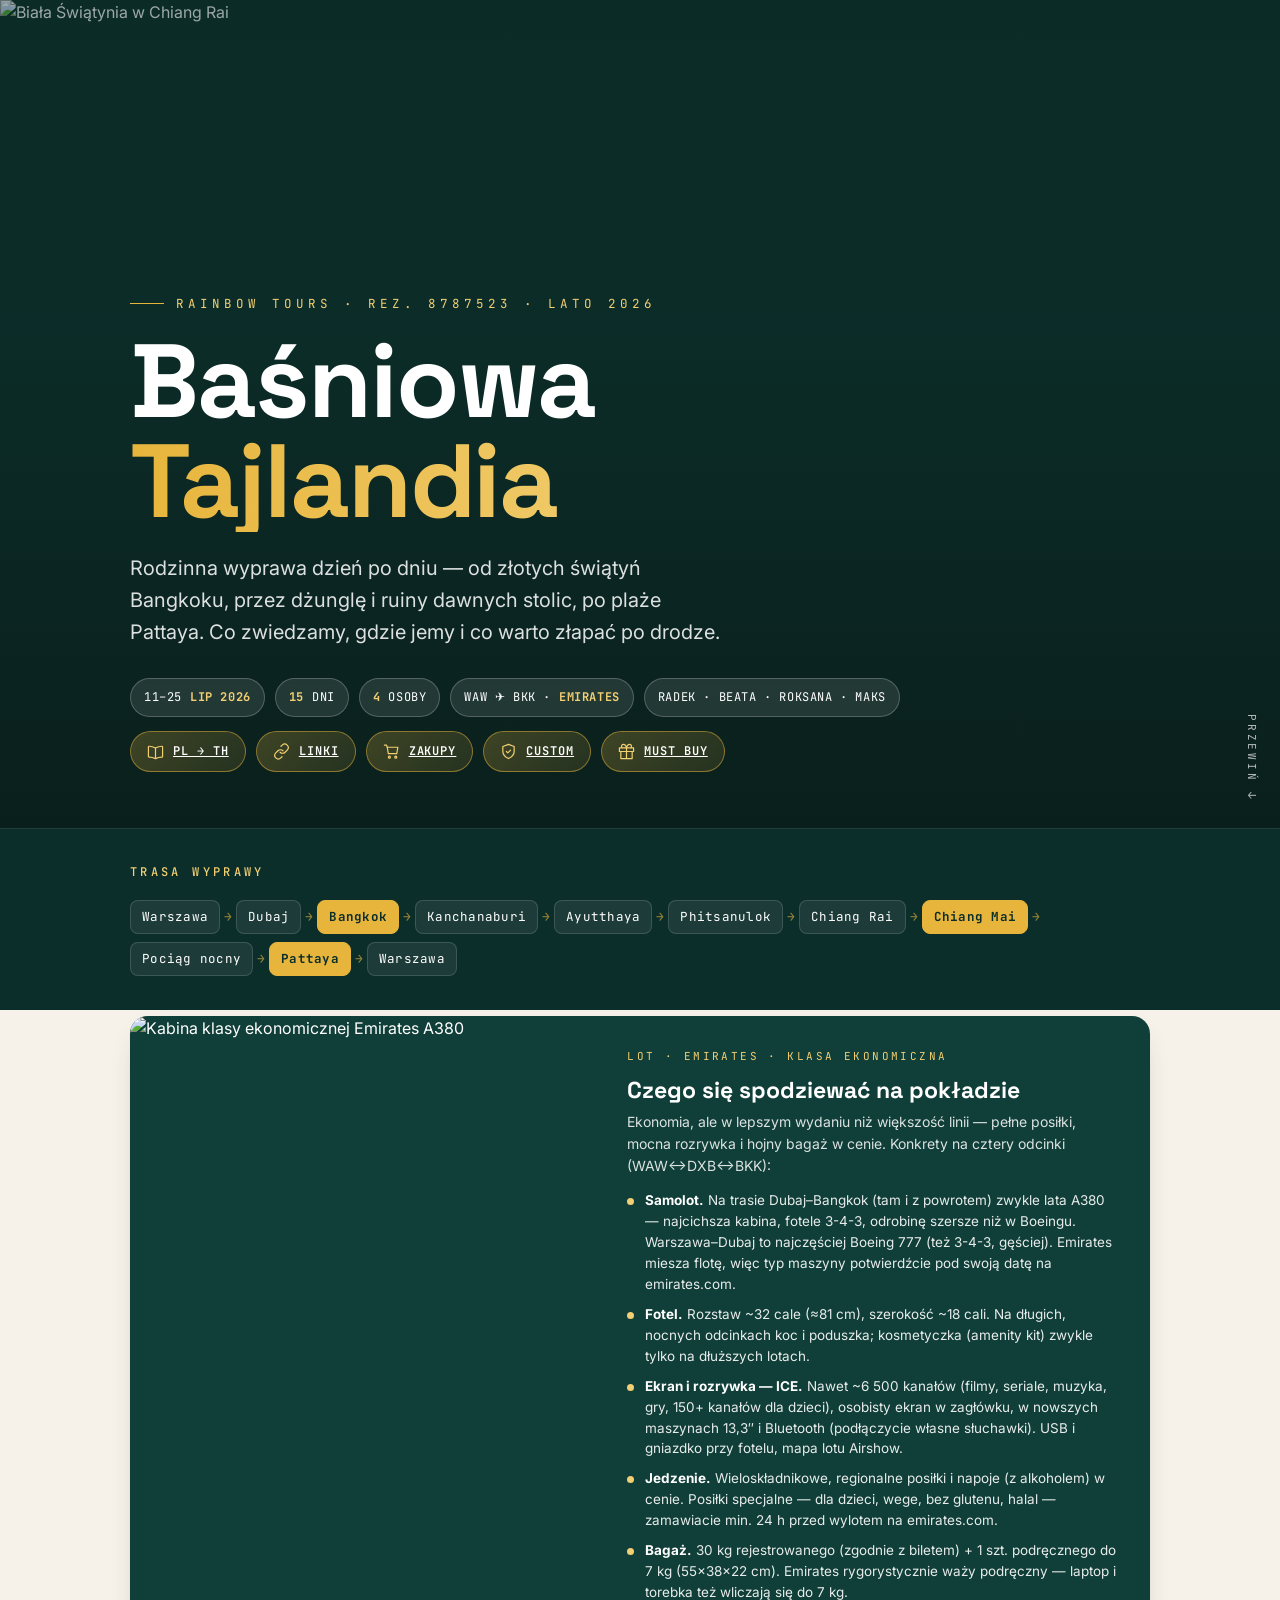
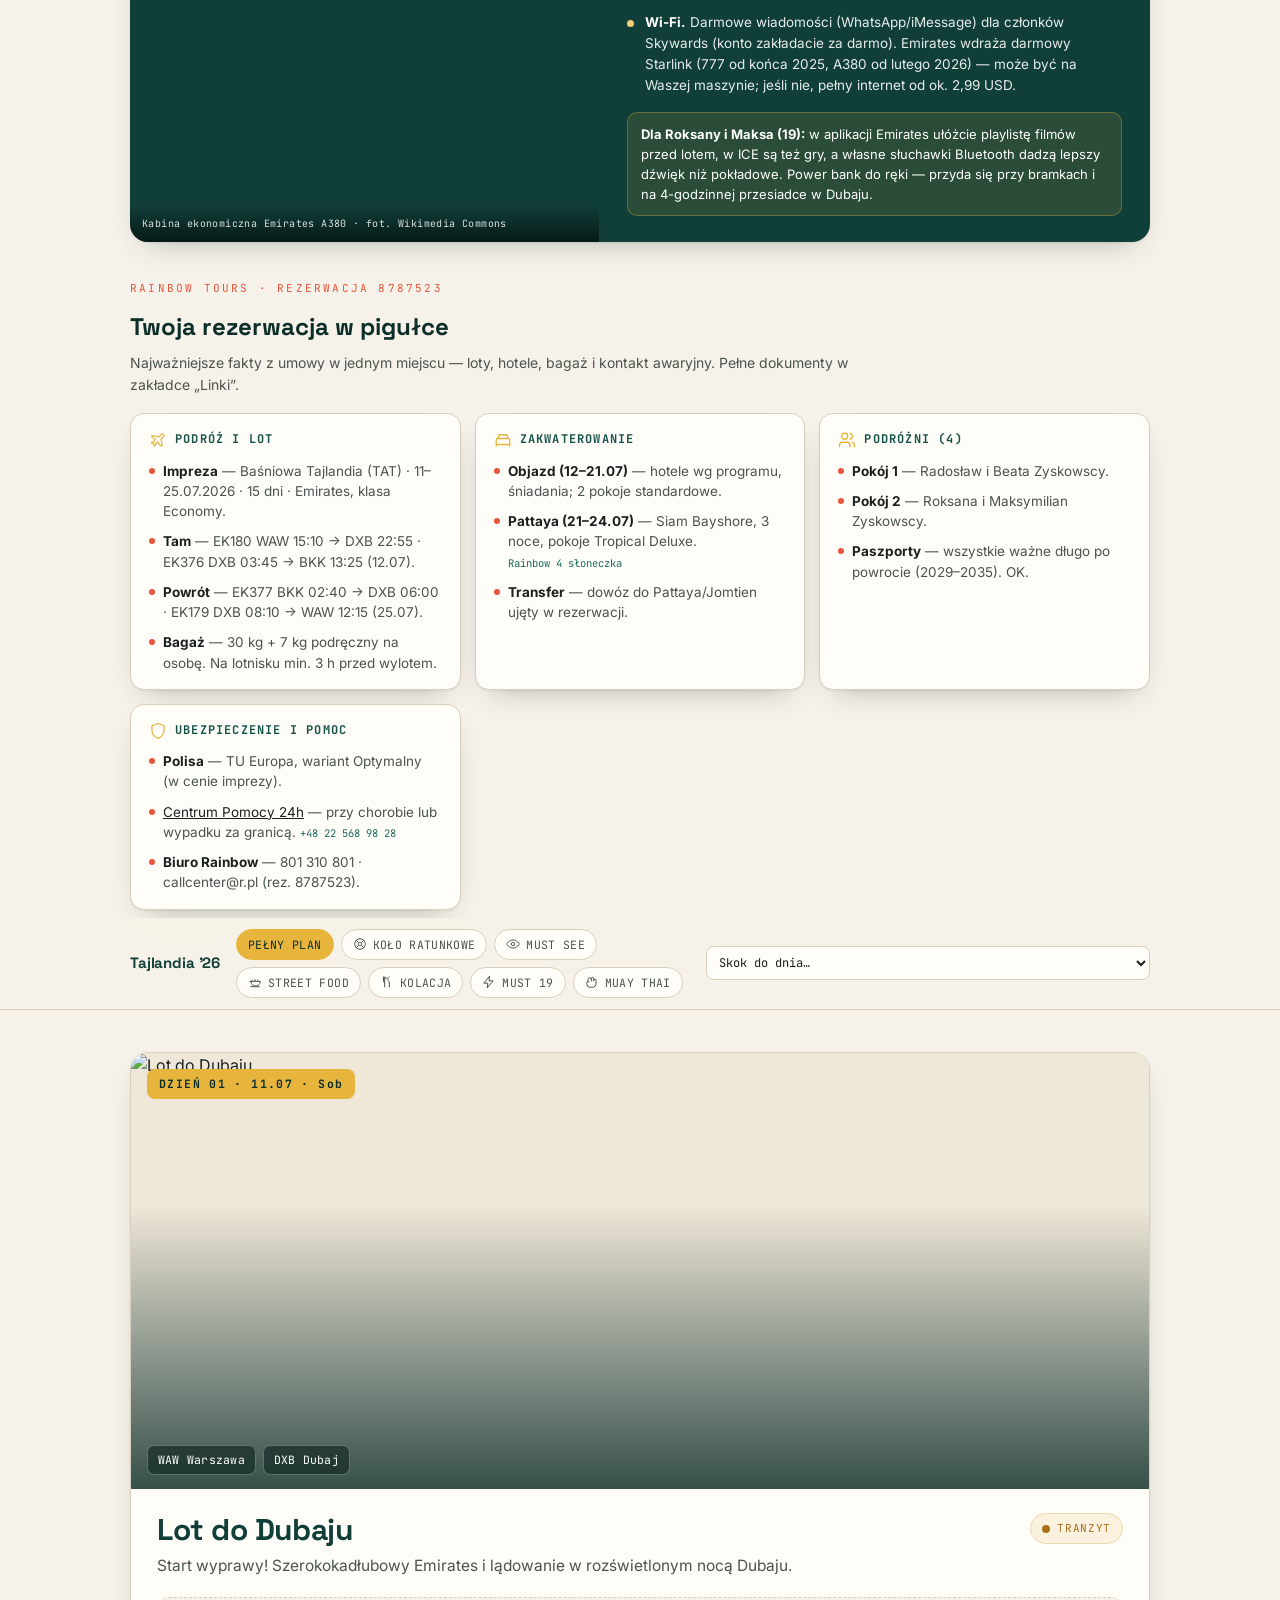
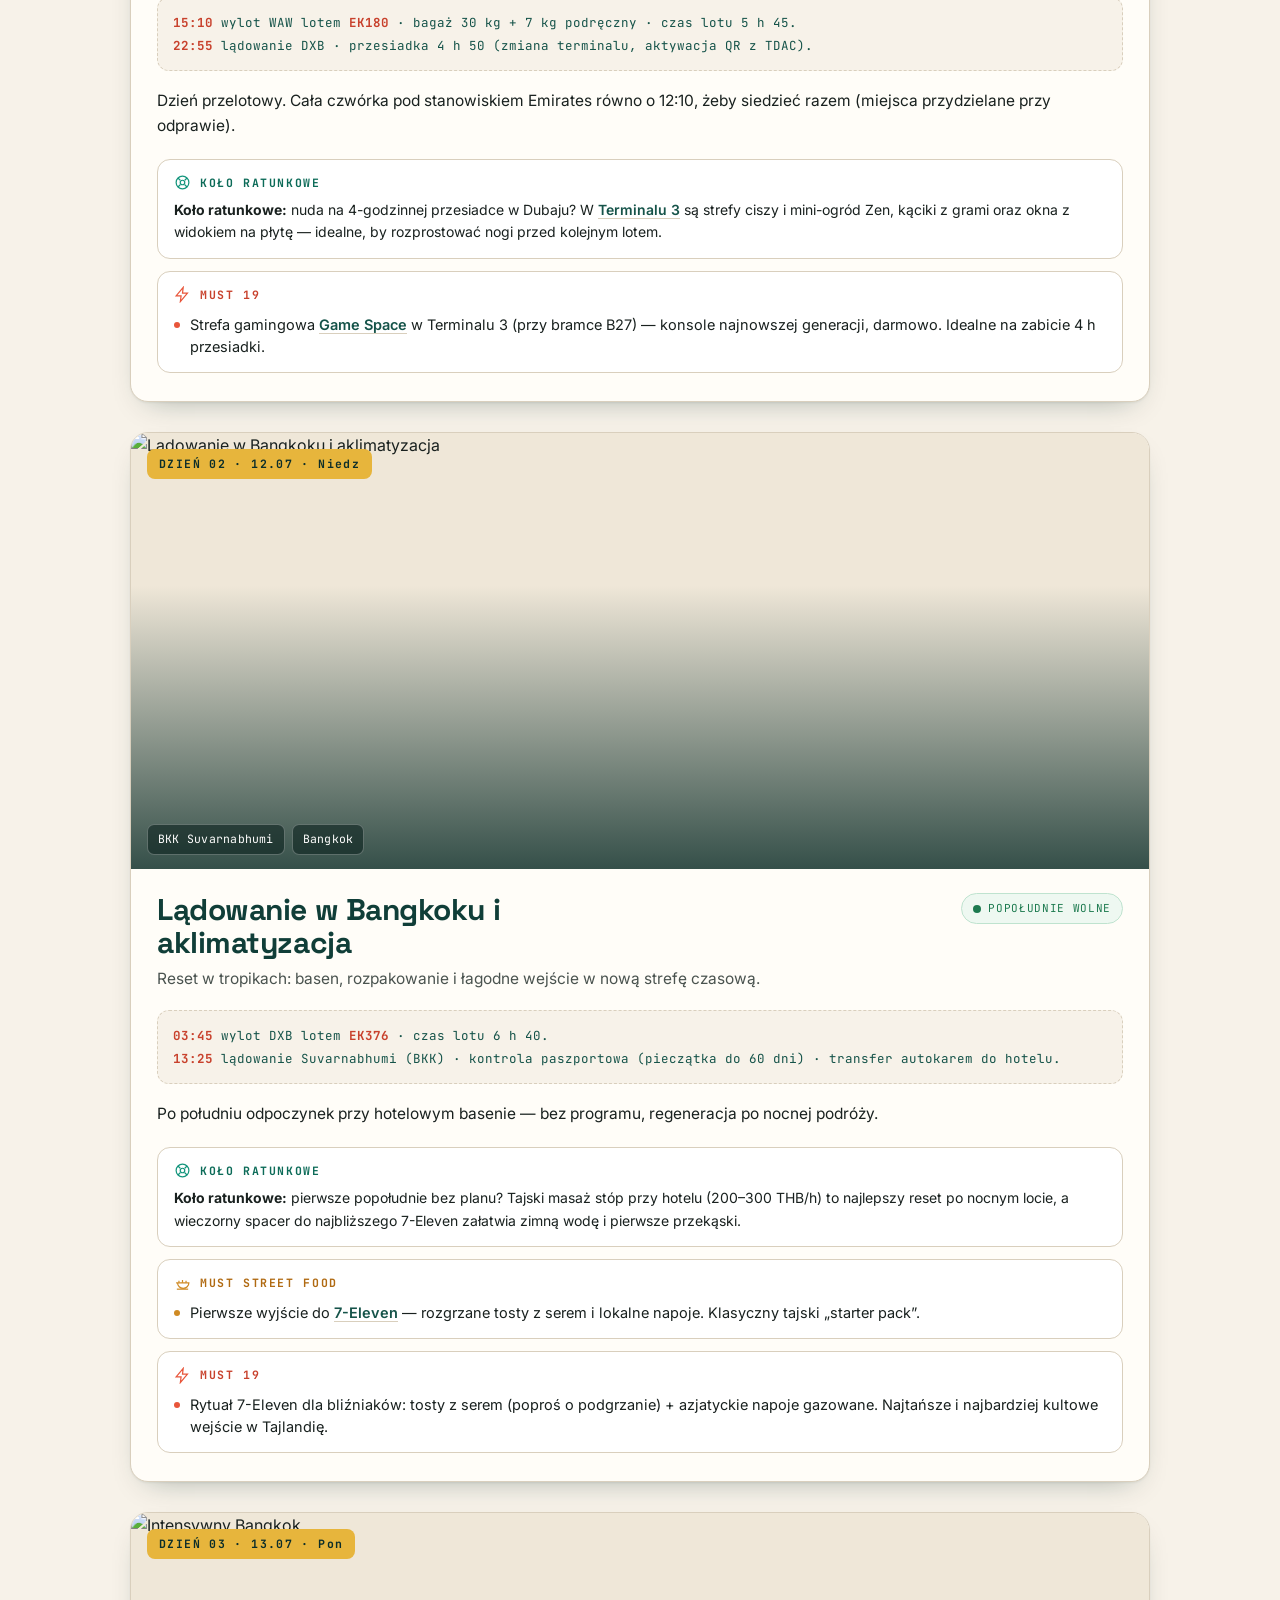
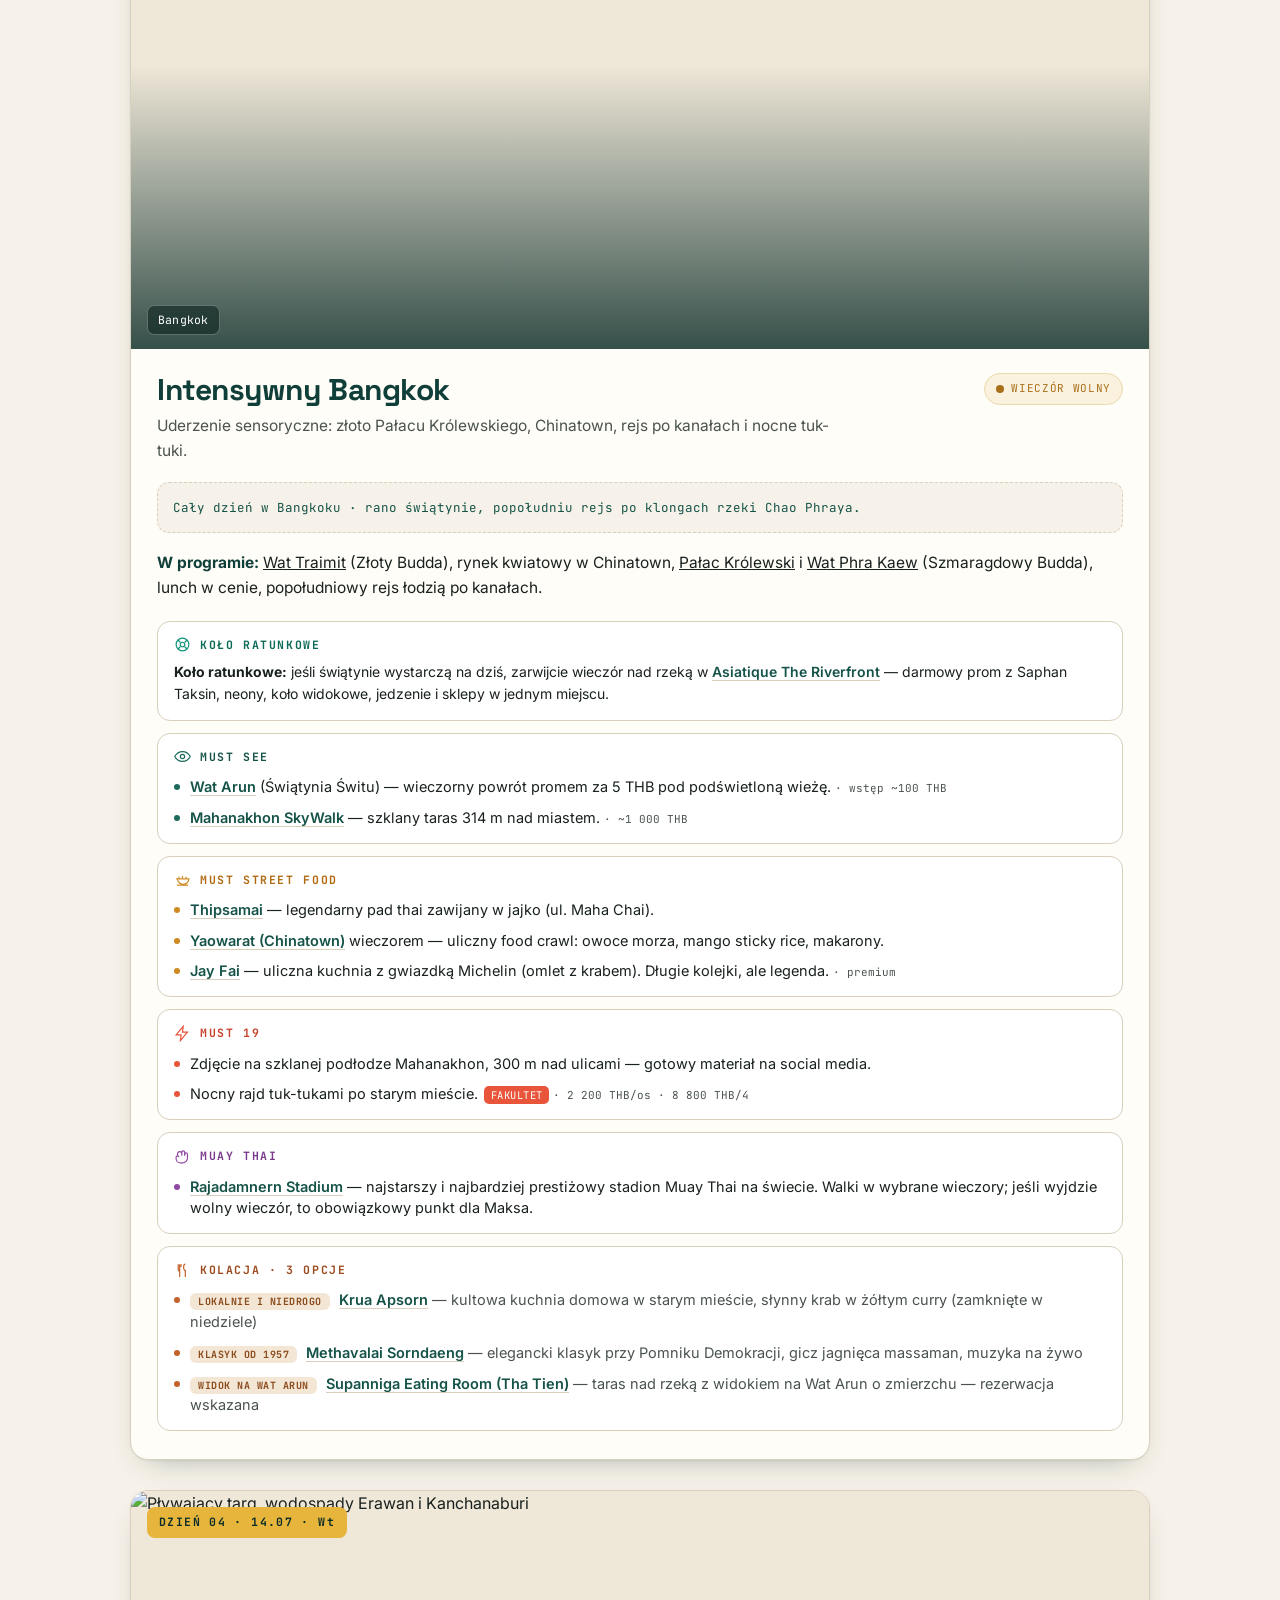
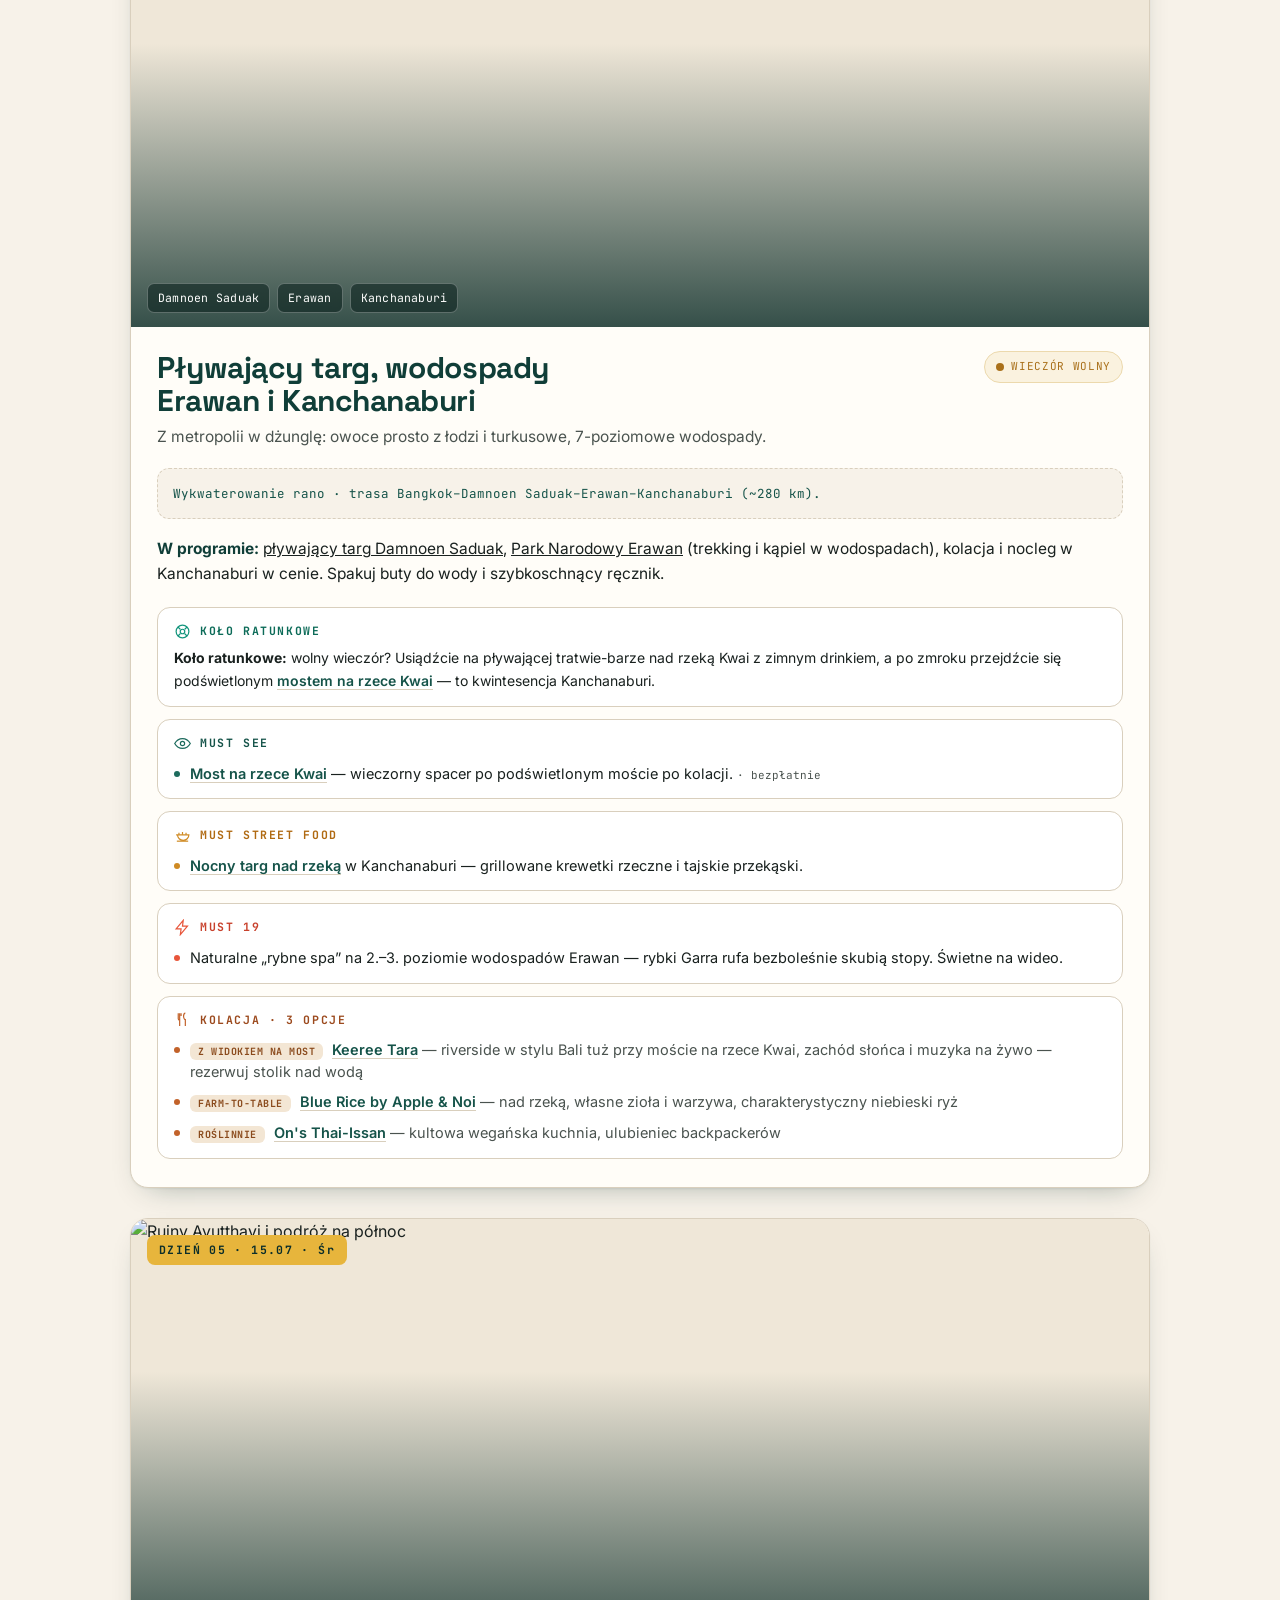
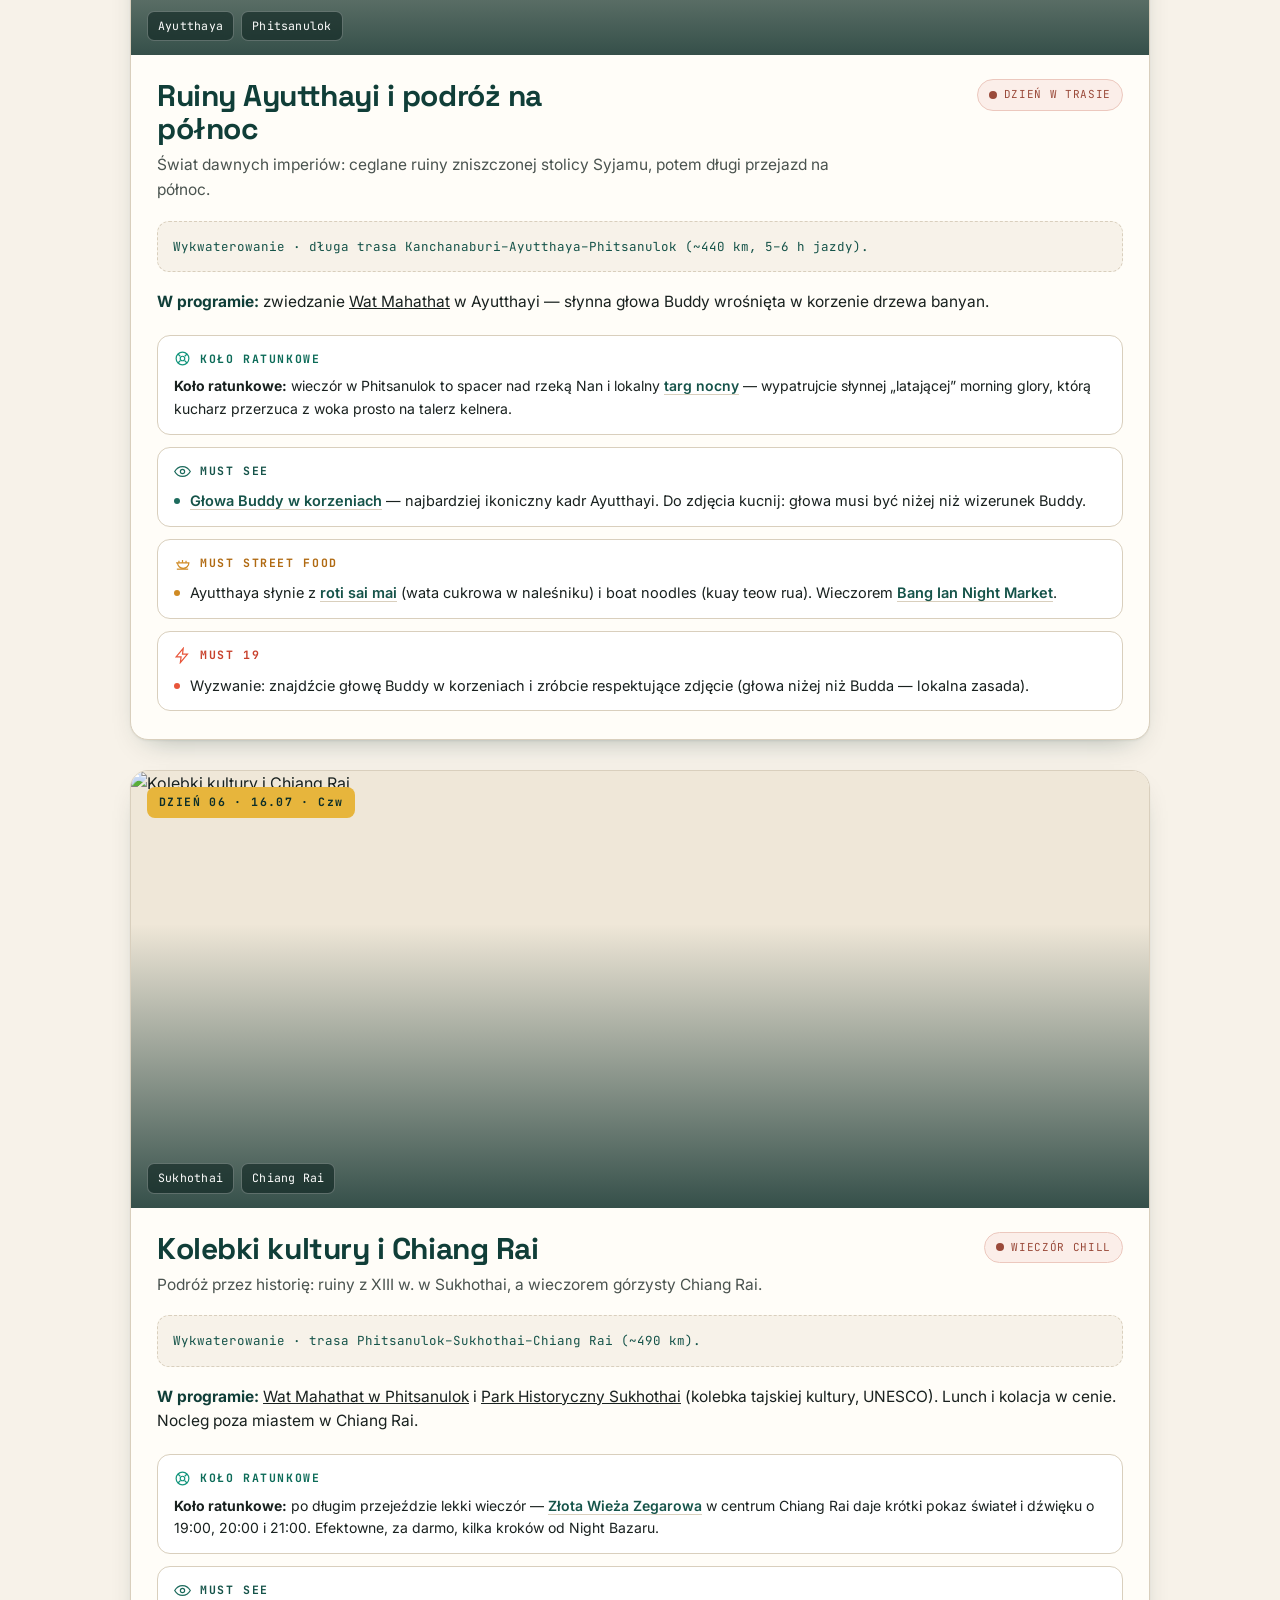
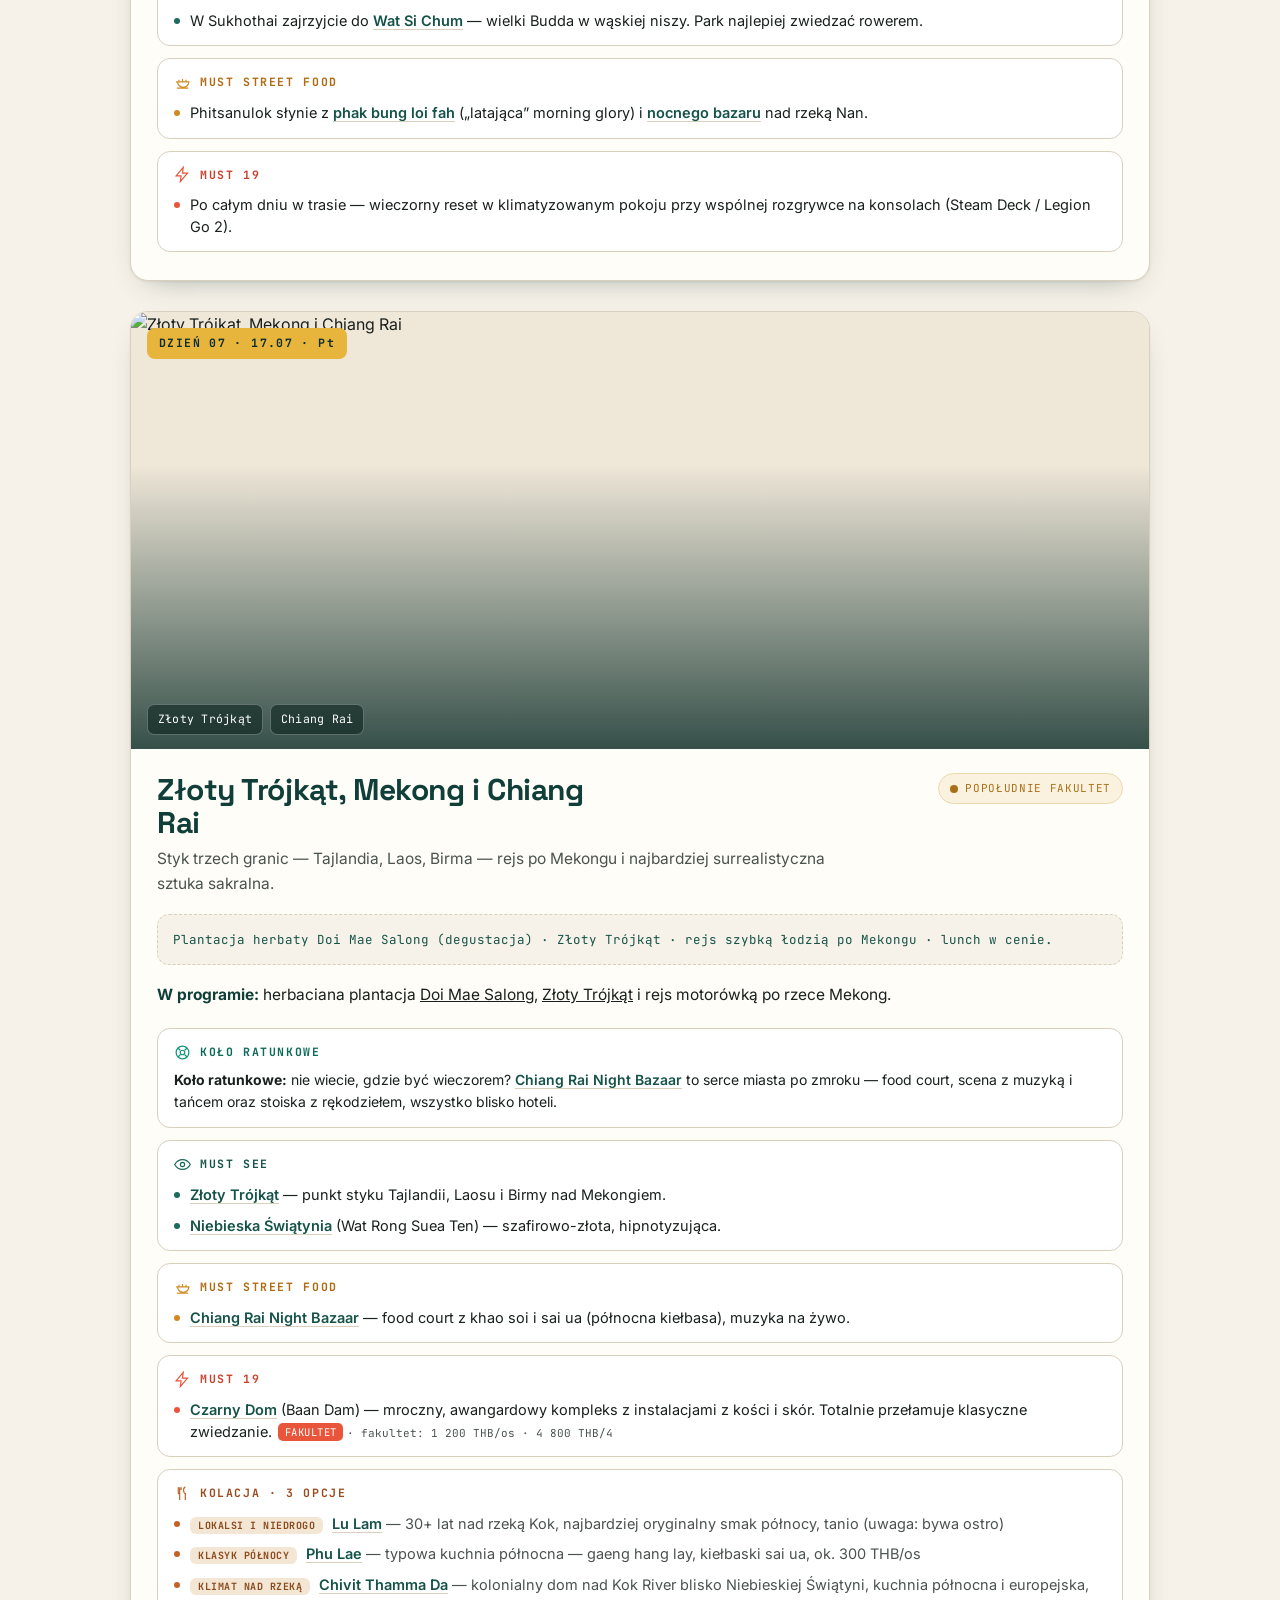
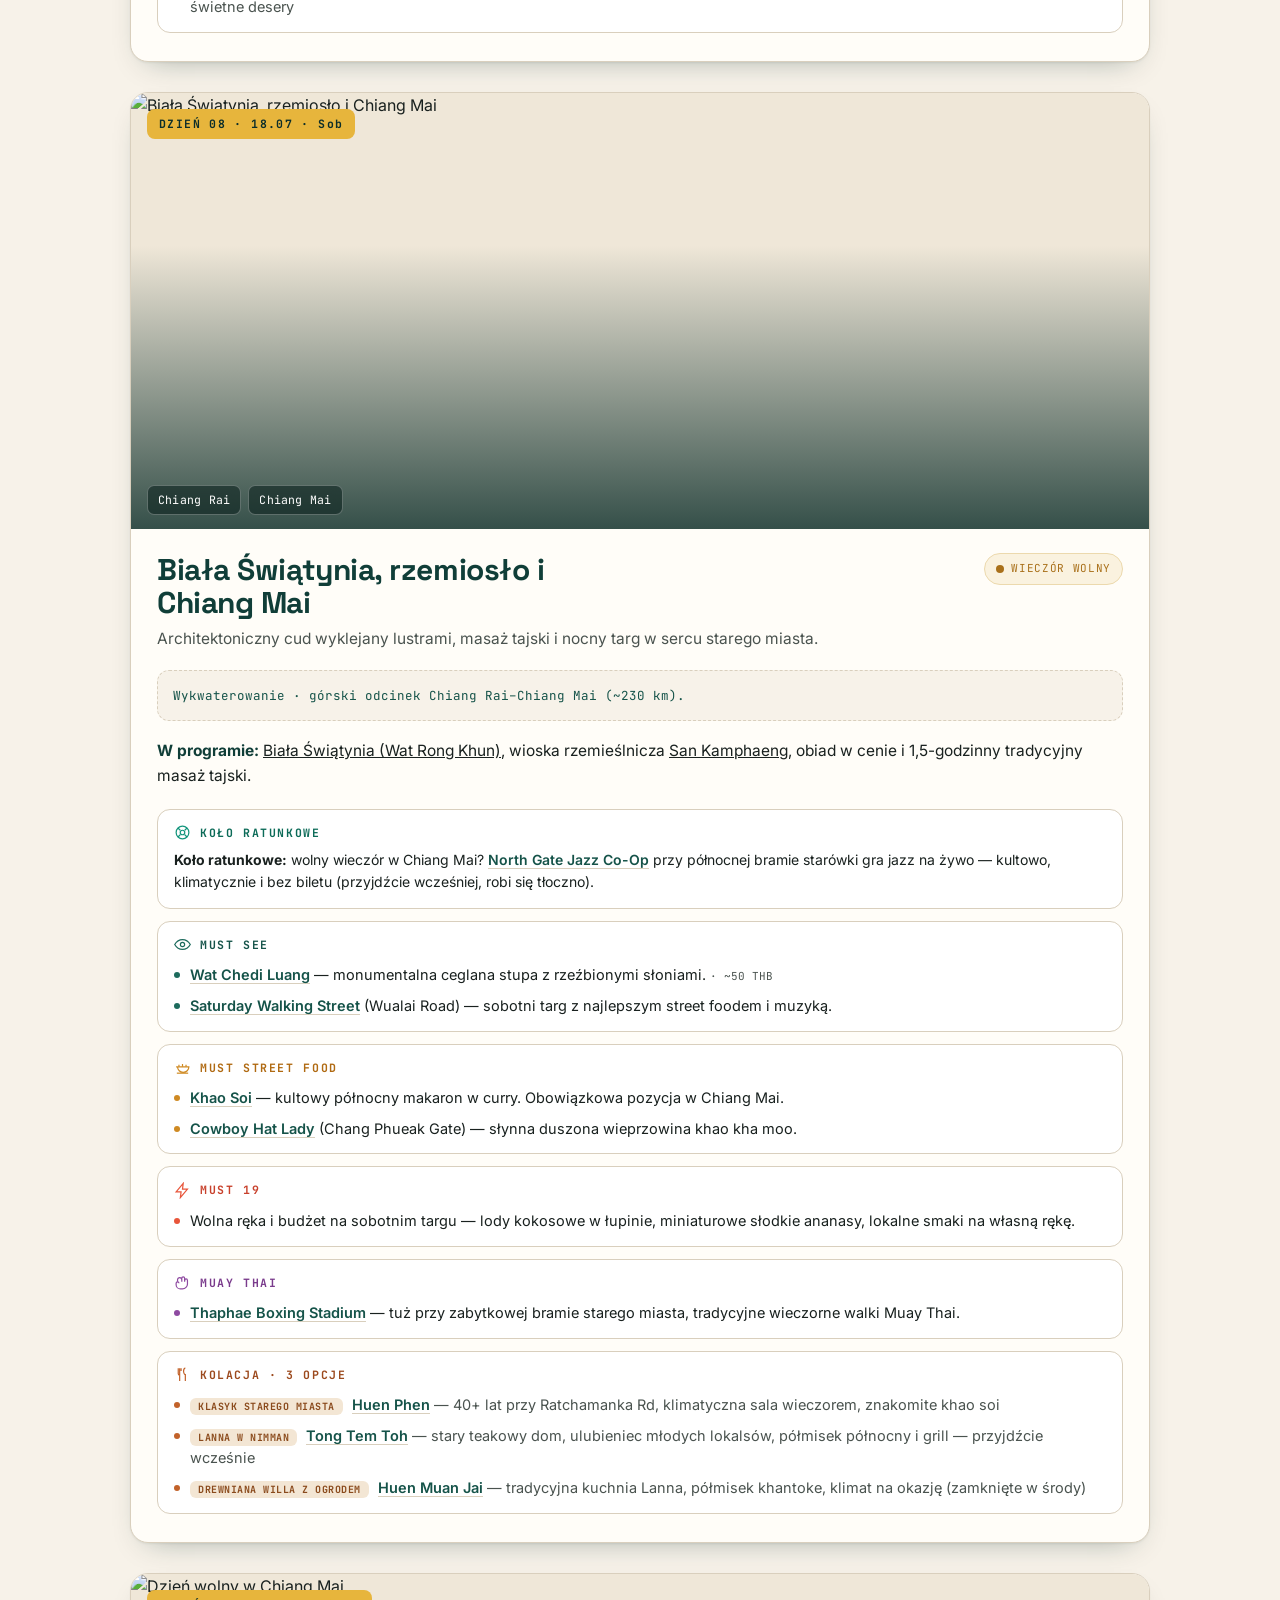
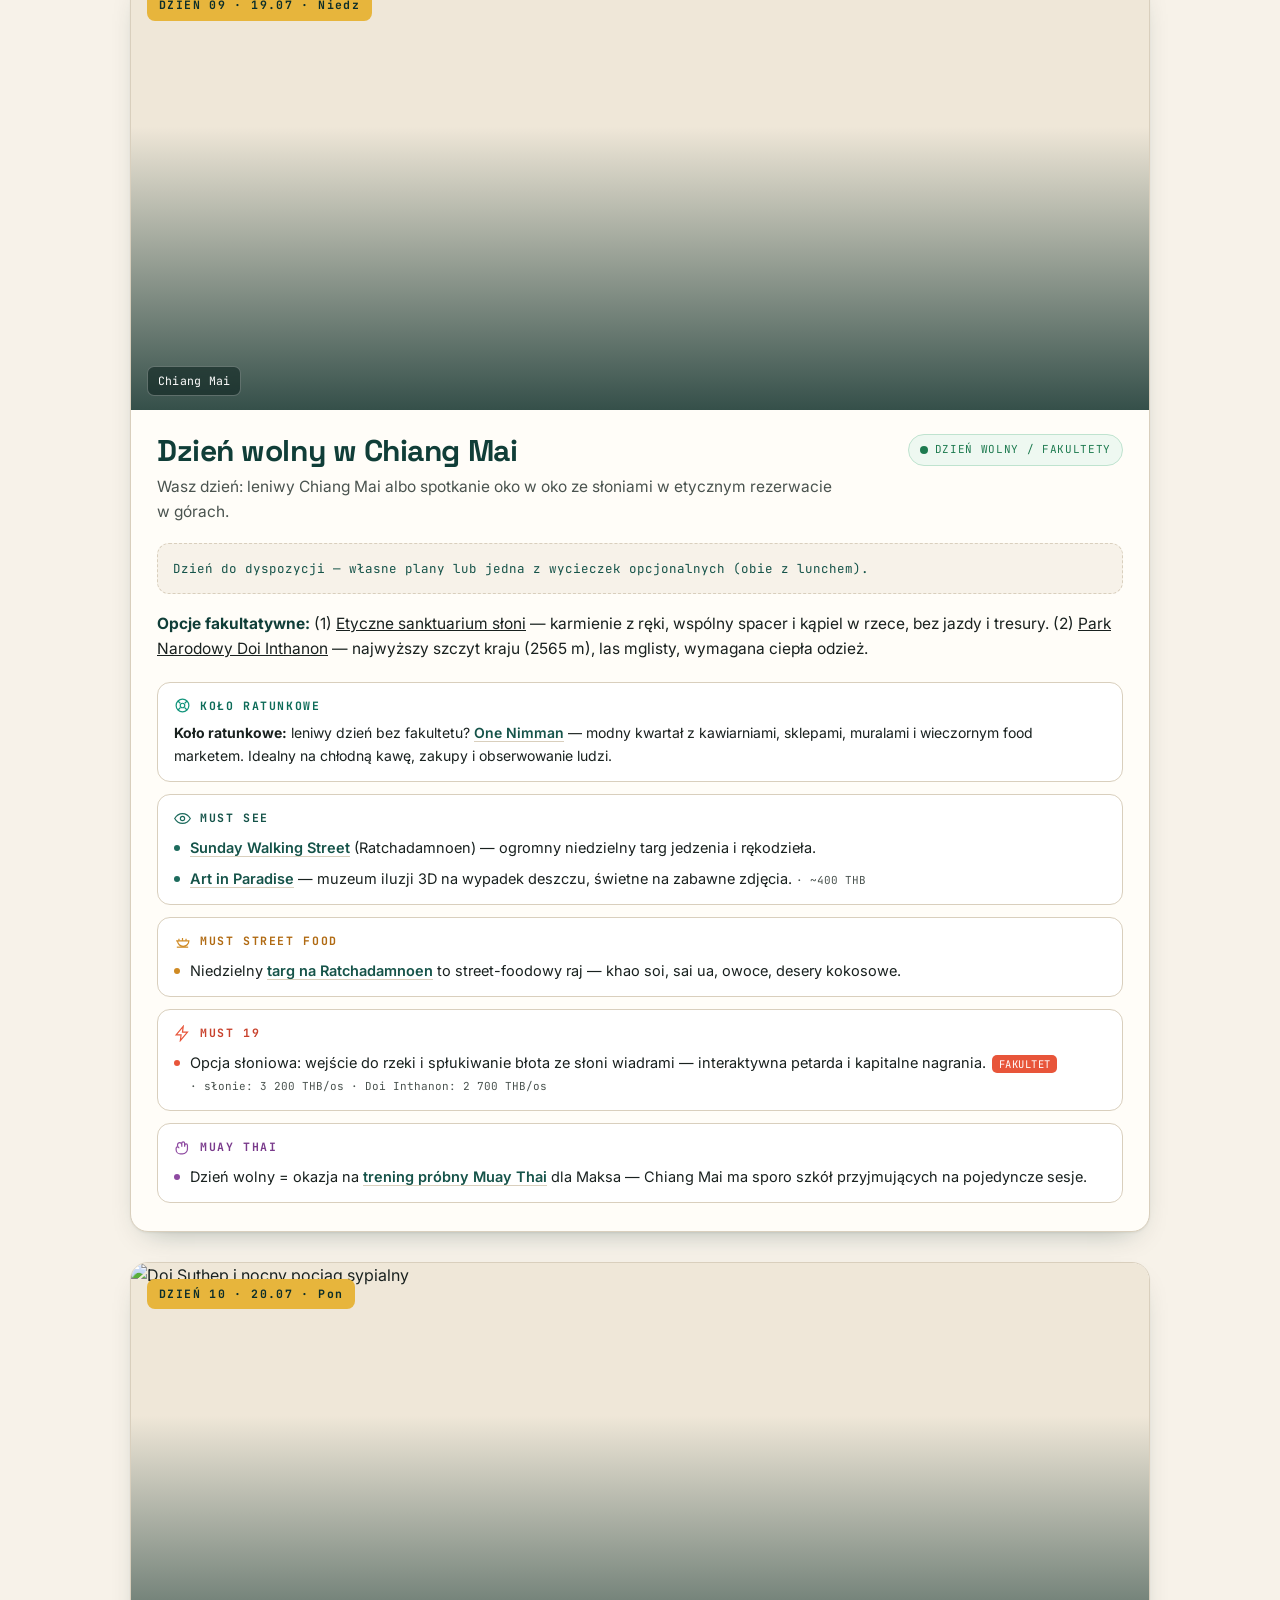
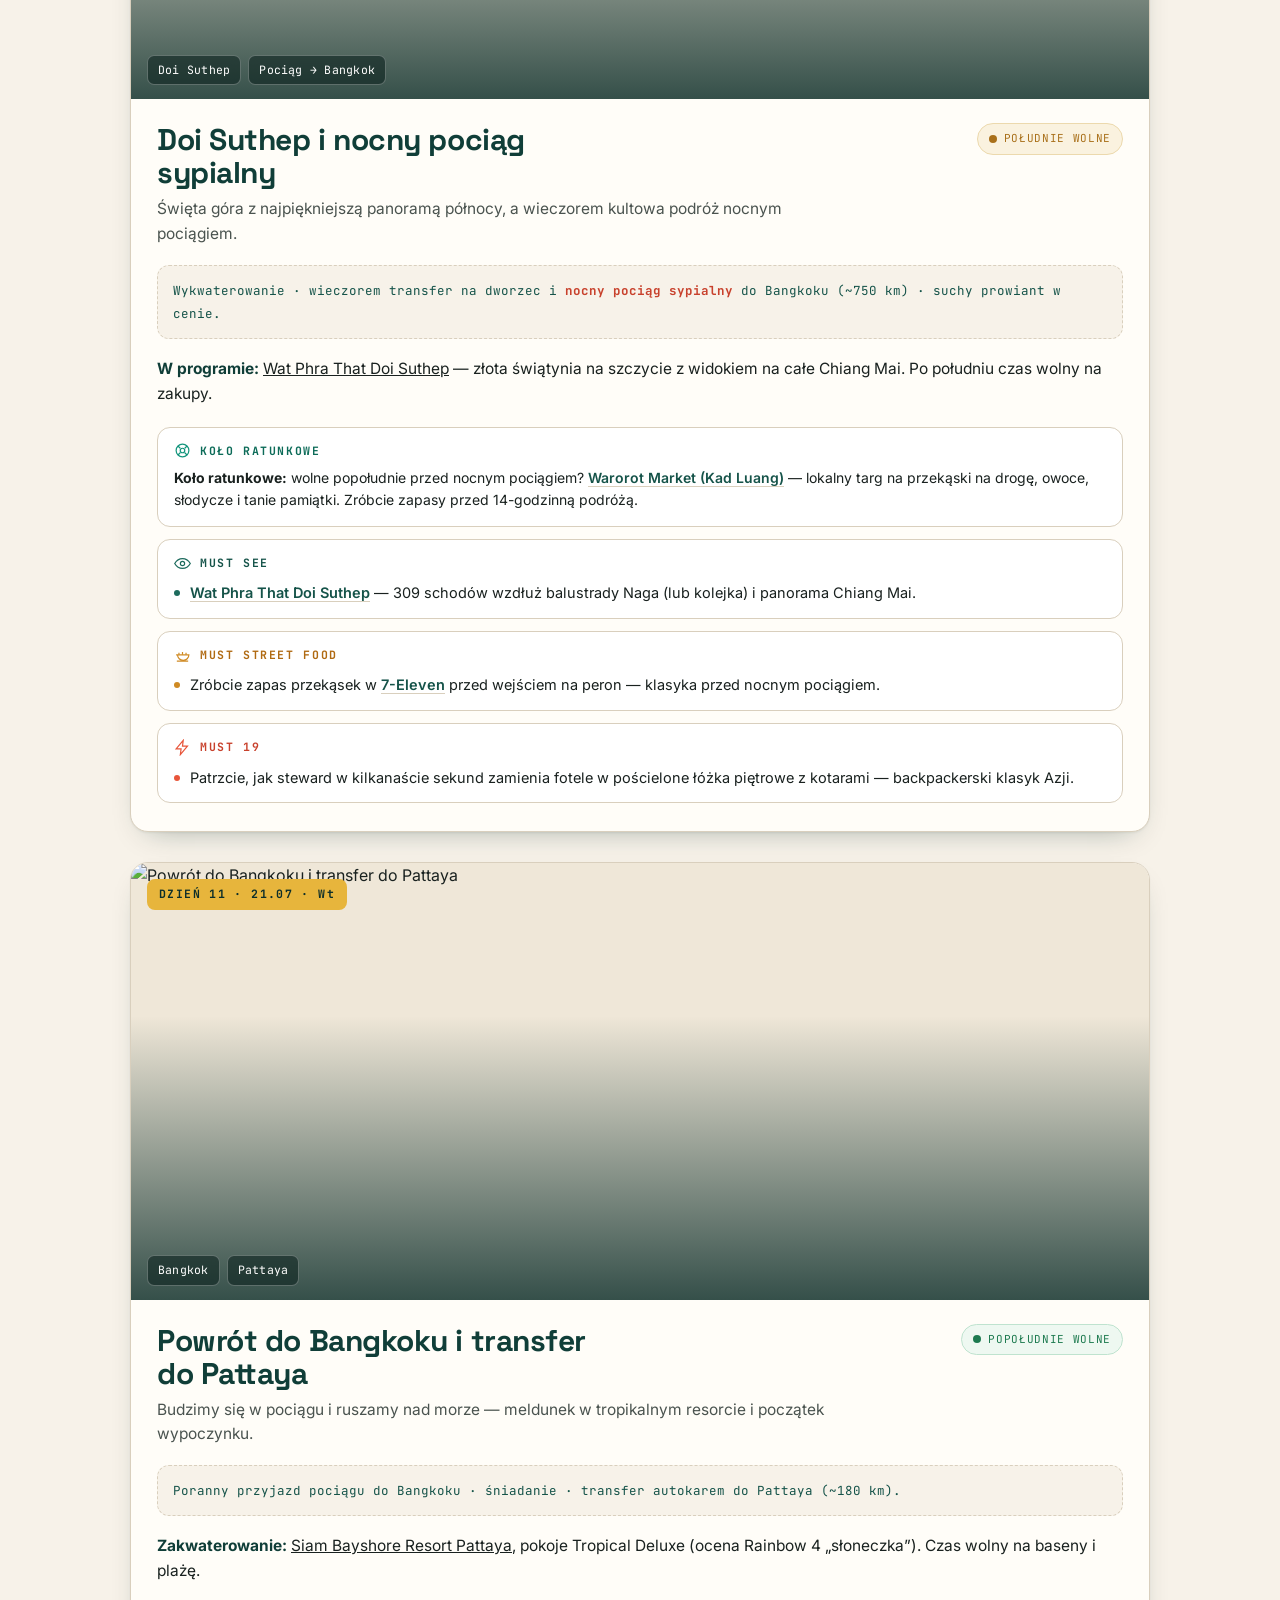
==== commit 520e2487: "Add files via upload" ====
--- a/index.html
+++ b/index.html
@@ -41,6 +41,14 @@
       <a class="phrasebtn" href="zakupy.html">
         <svg viewBox="0 0 24 24" aria-hidden="true"><path d="M6 6h15l-1.6 9H7.5z"/><path d="M6 6 5 3H2"/><circle cx="9" cy="20" r="1.4"/><circle cx="18" cy="20" r="1.4"/></svg>
         <b>Zakupy</b>
+      </a>
+      <a class="phrasebtn" href="celne.html">
+        <svg viewBox="0 0 24 24" aria-hidden="true"><path d="M12 22s8-4 8-10V5l-8-3-8 3v7c0 6 8 10 8 10z"/><path d="M9 12l2 2 4-4"/></svg>
+        <b>Custom</b>
+      </a>
+      <a class="phrasebtn" href="mustbuy.html">
+        <svg viewBox="0 0 24 24" aria-hidden="true"><path d="M20 12v10H4V12M2 7h20v5H2zM12 22V7M12 7H7.5a2.5 2.5 0 0 1 0-5C11 2 12 7 12 7zM12 7h4.5a2.5 2.5 0 0 0 0-5C13 2 12 7 12 7z"/></svg>
+        <b>Must buy</b>
       </a>
     </div>
   </div>
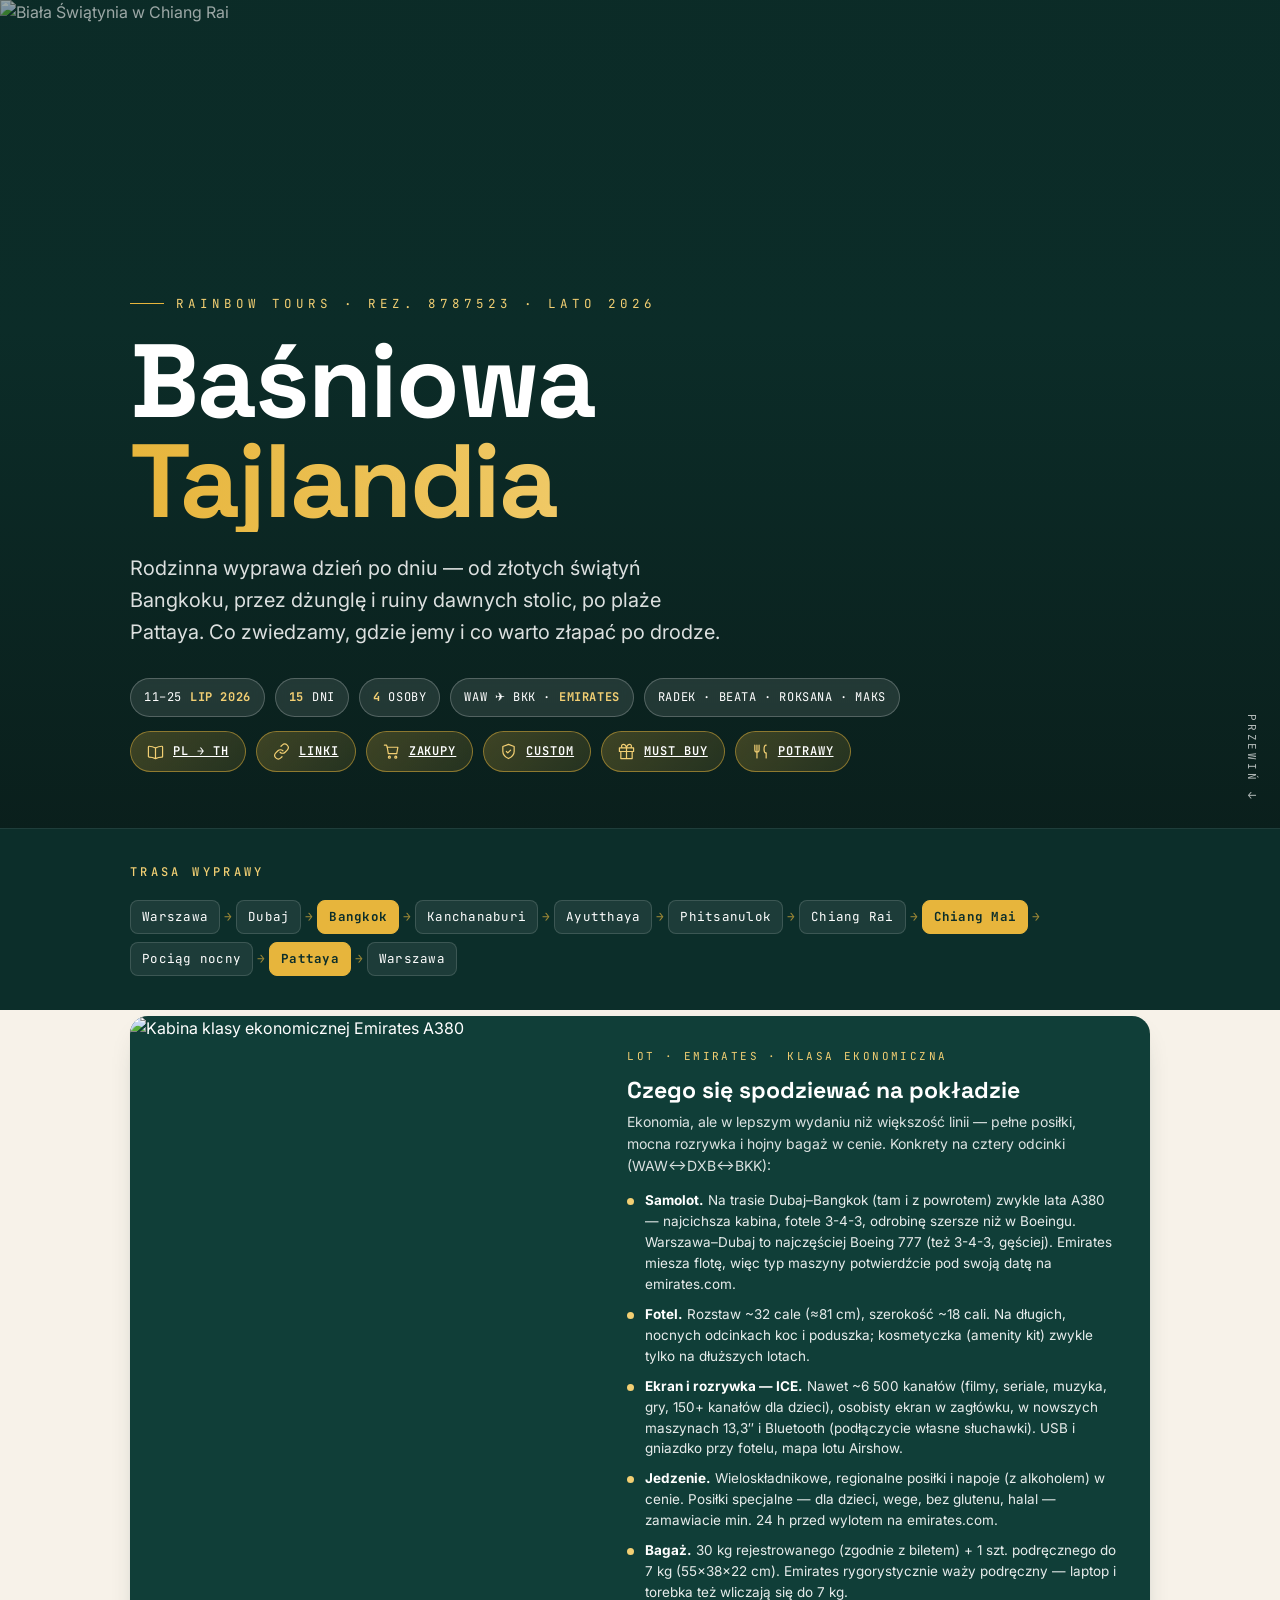
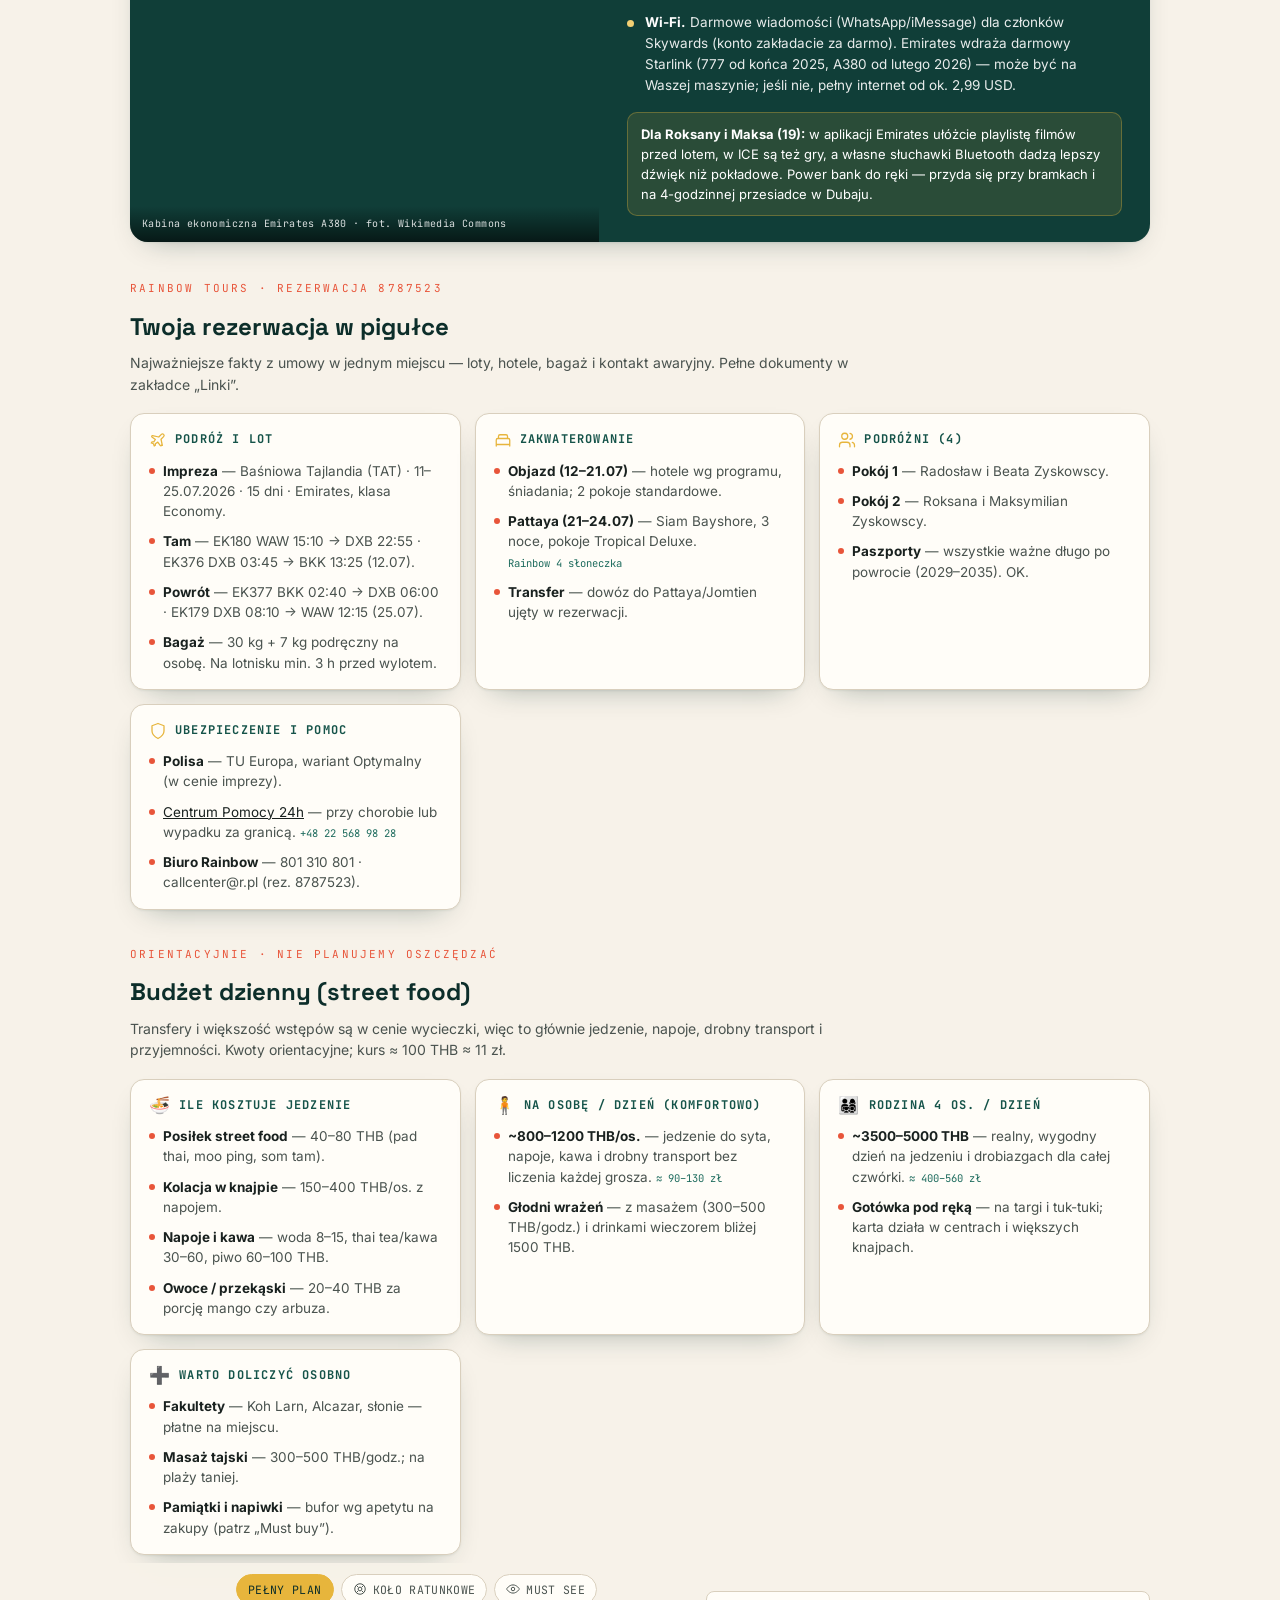
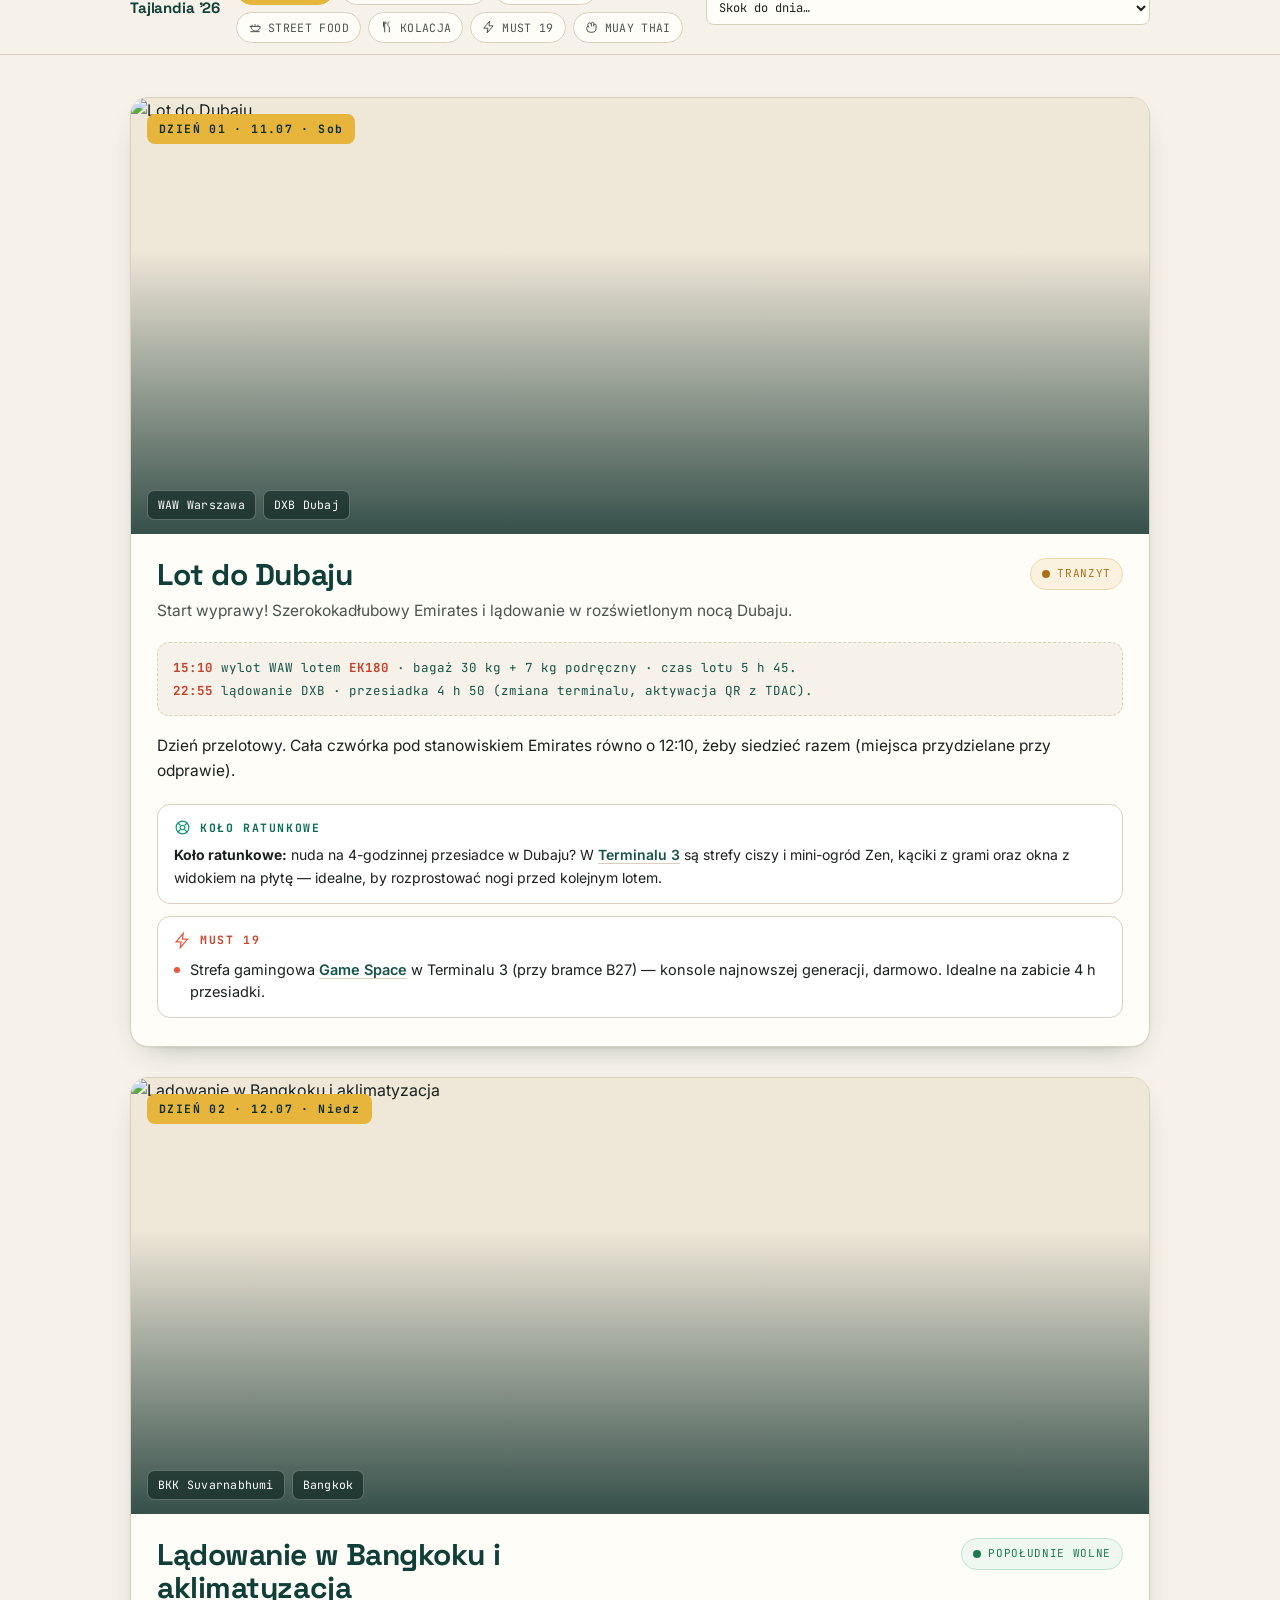
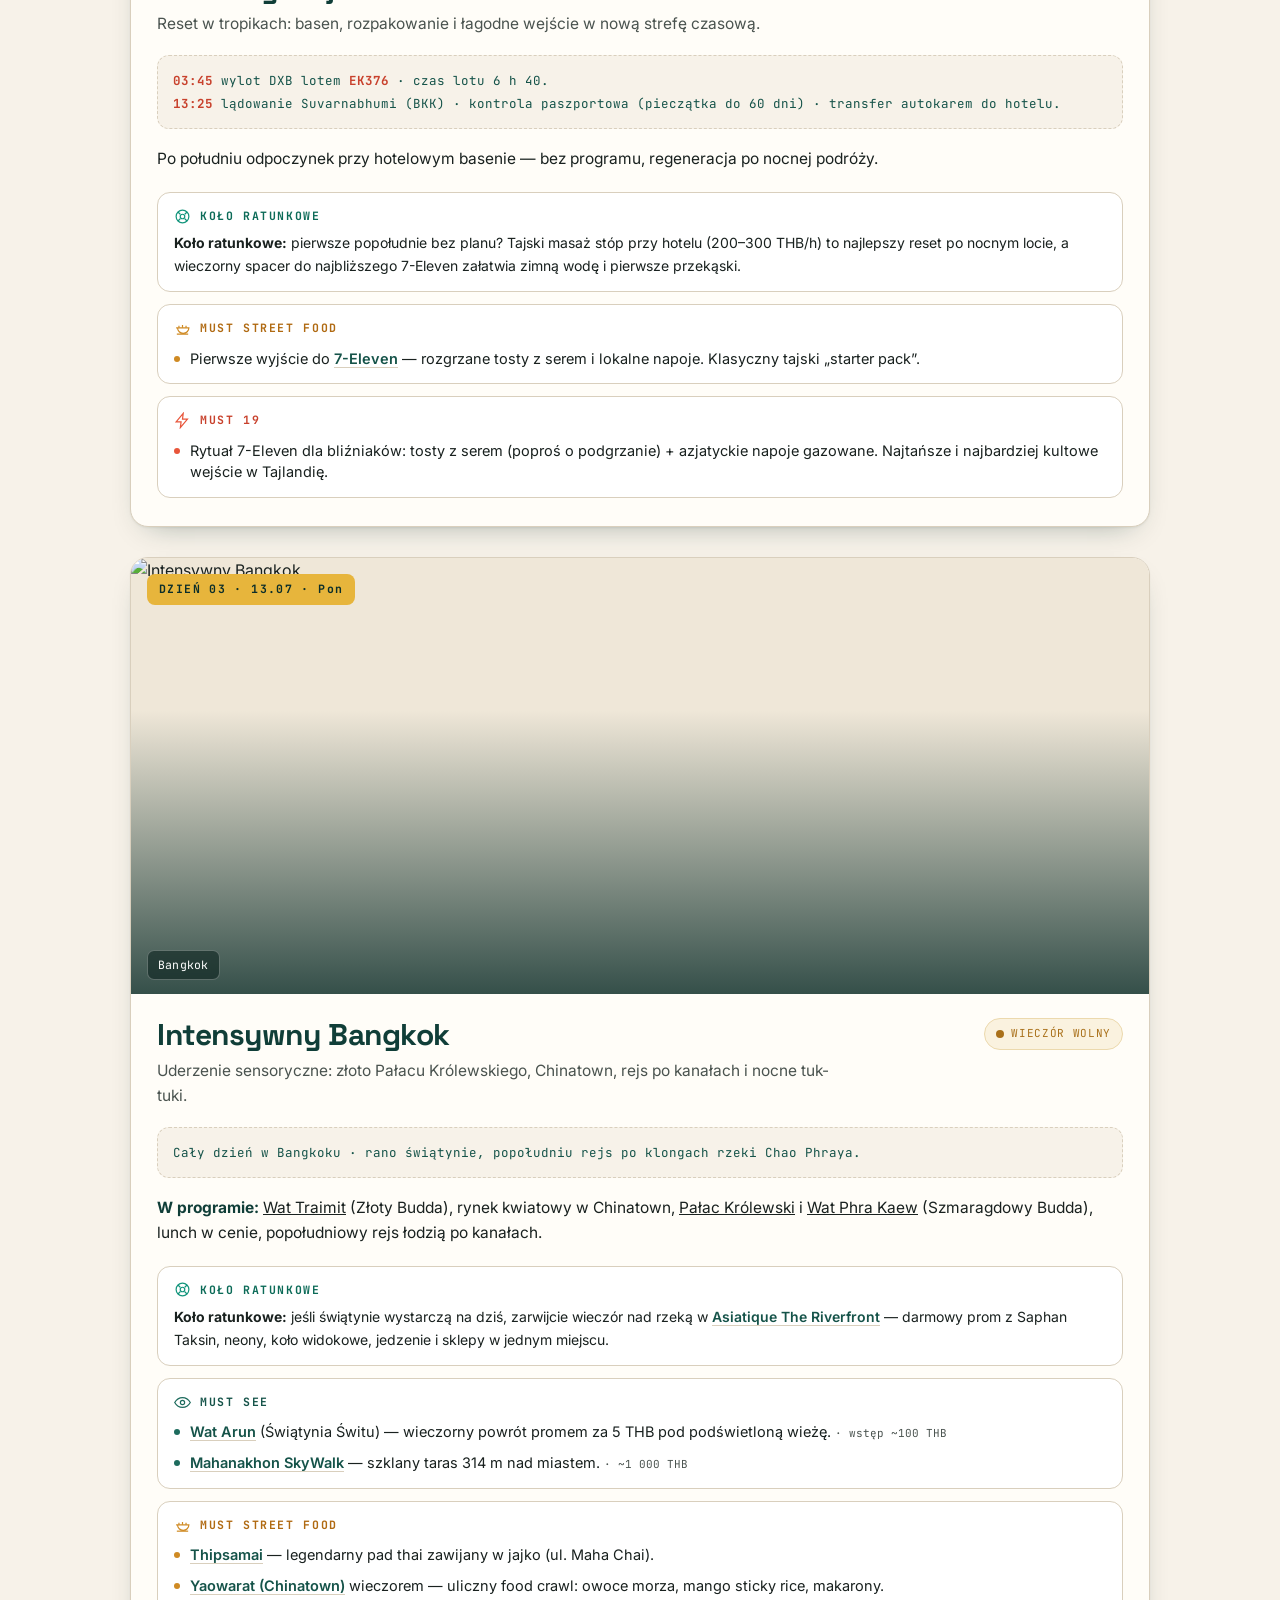
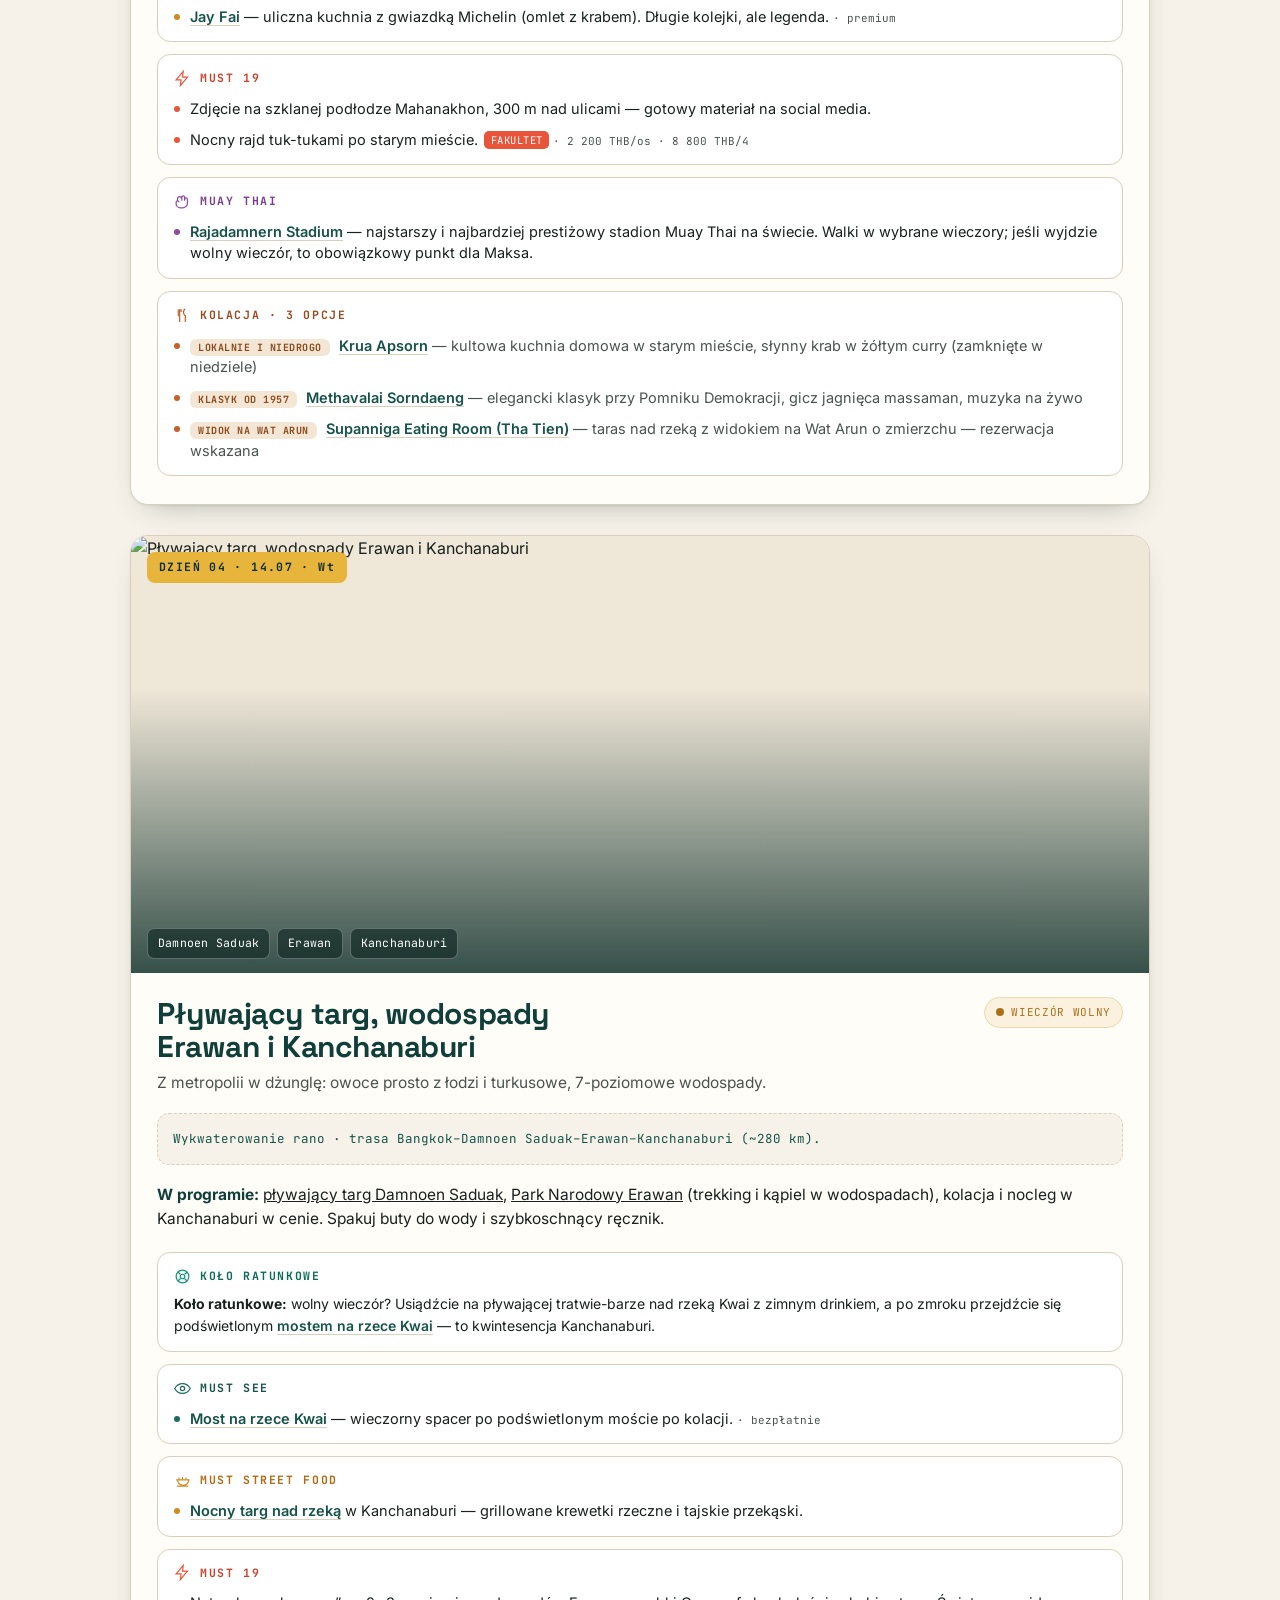
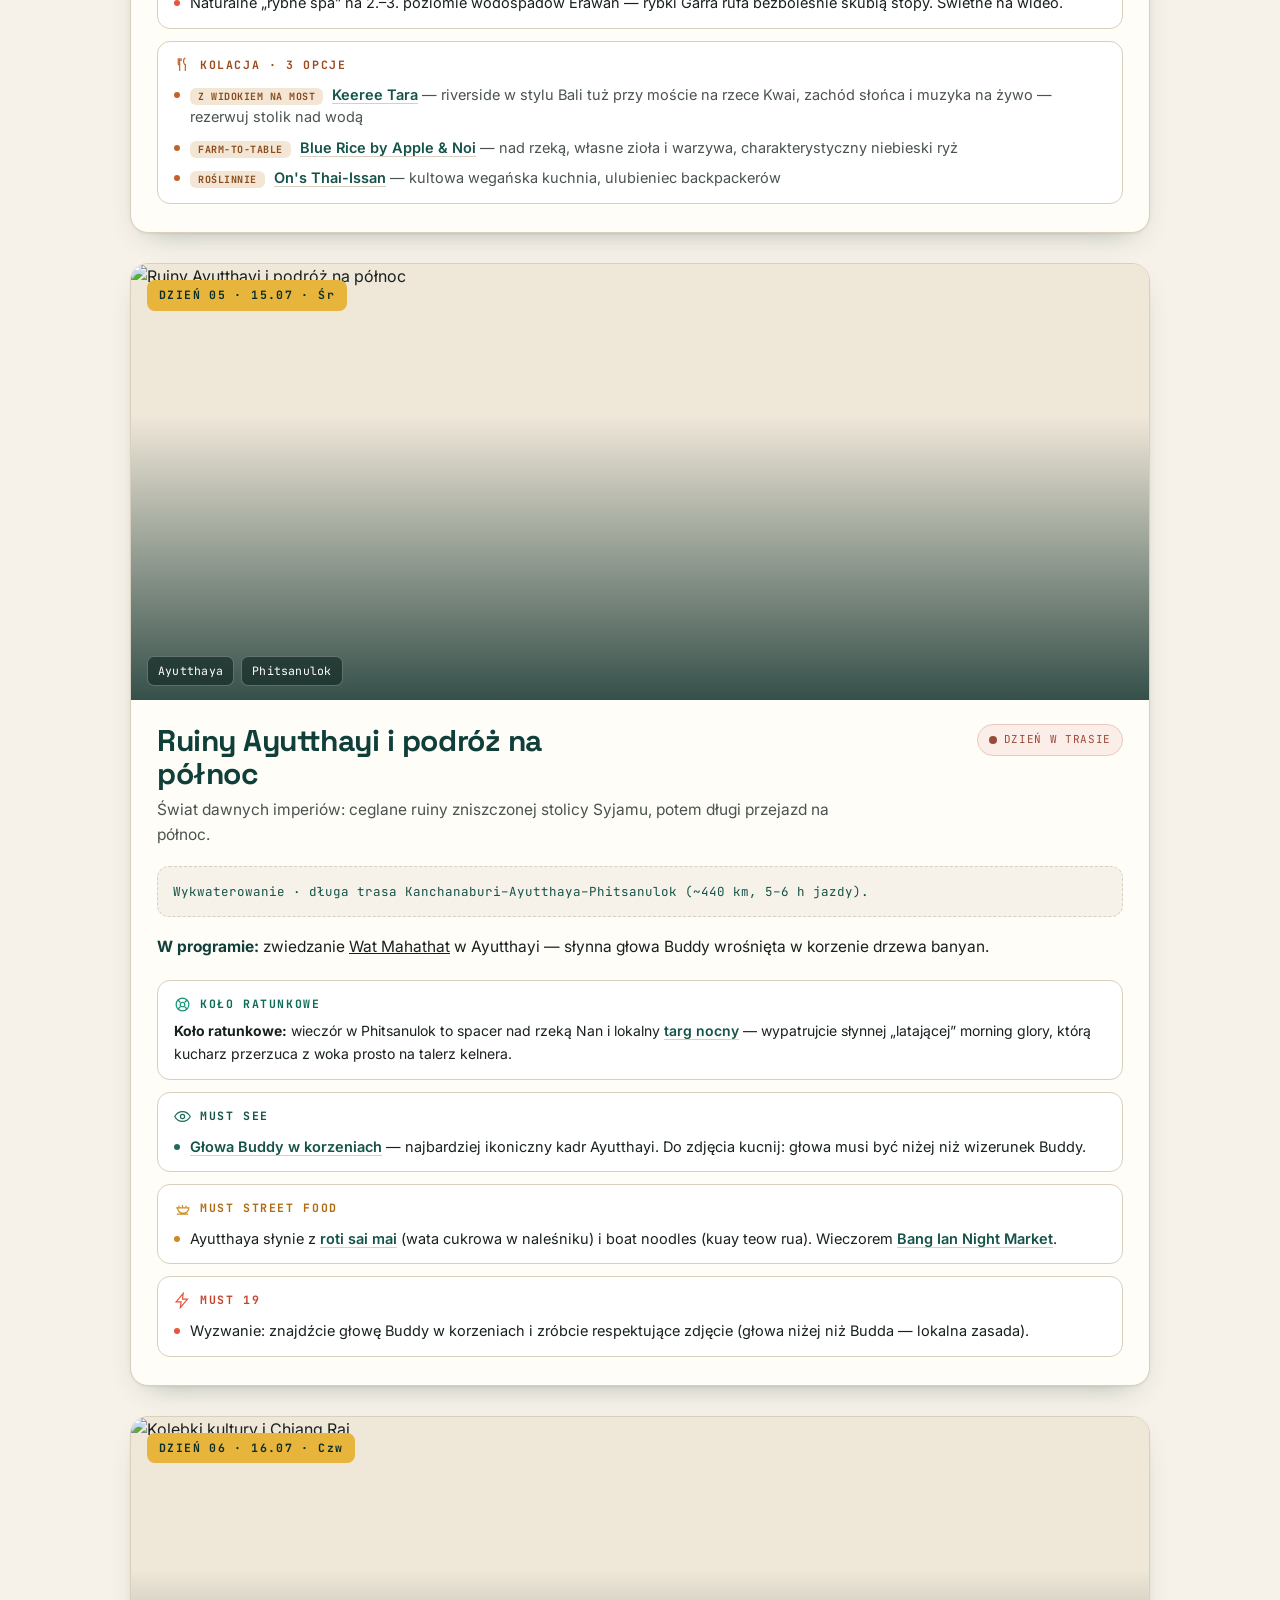
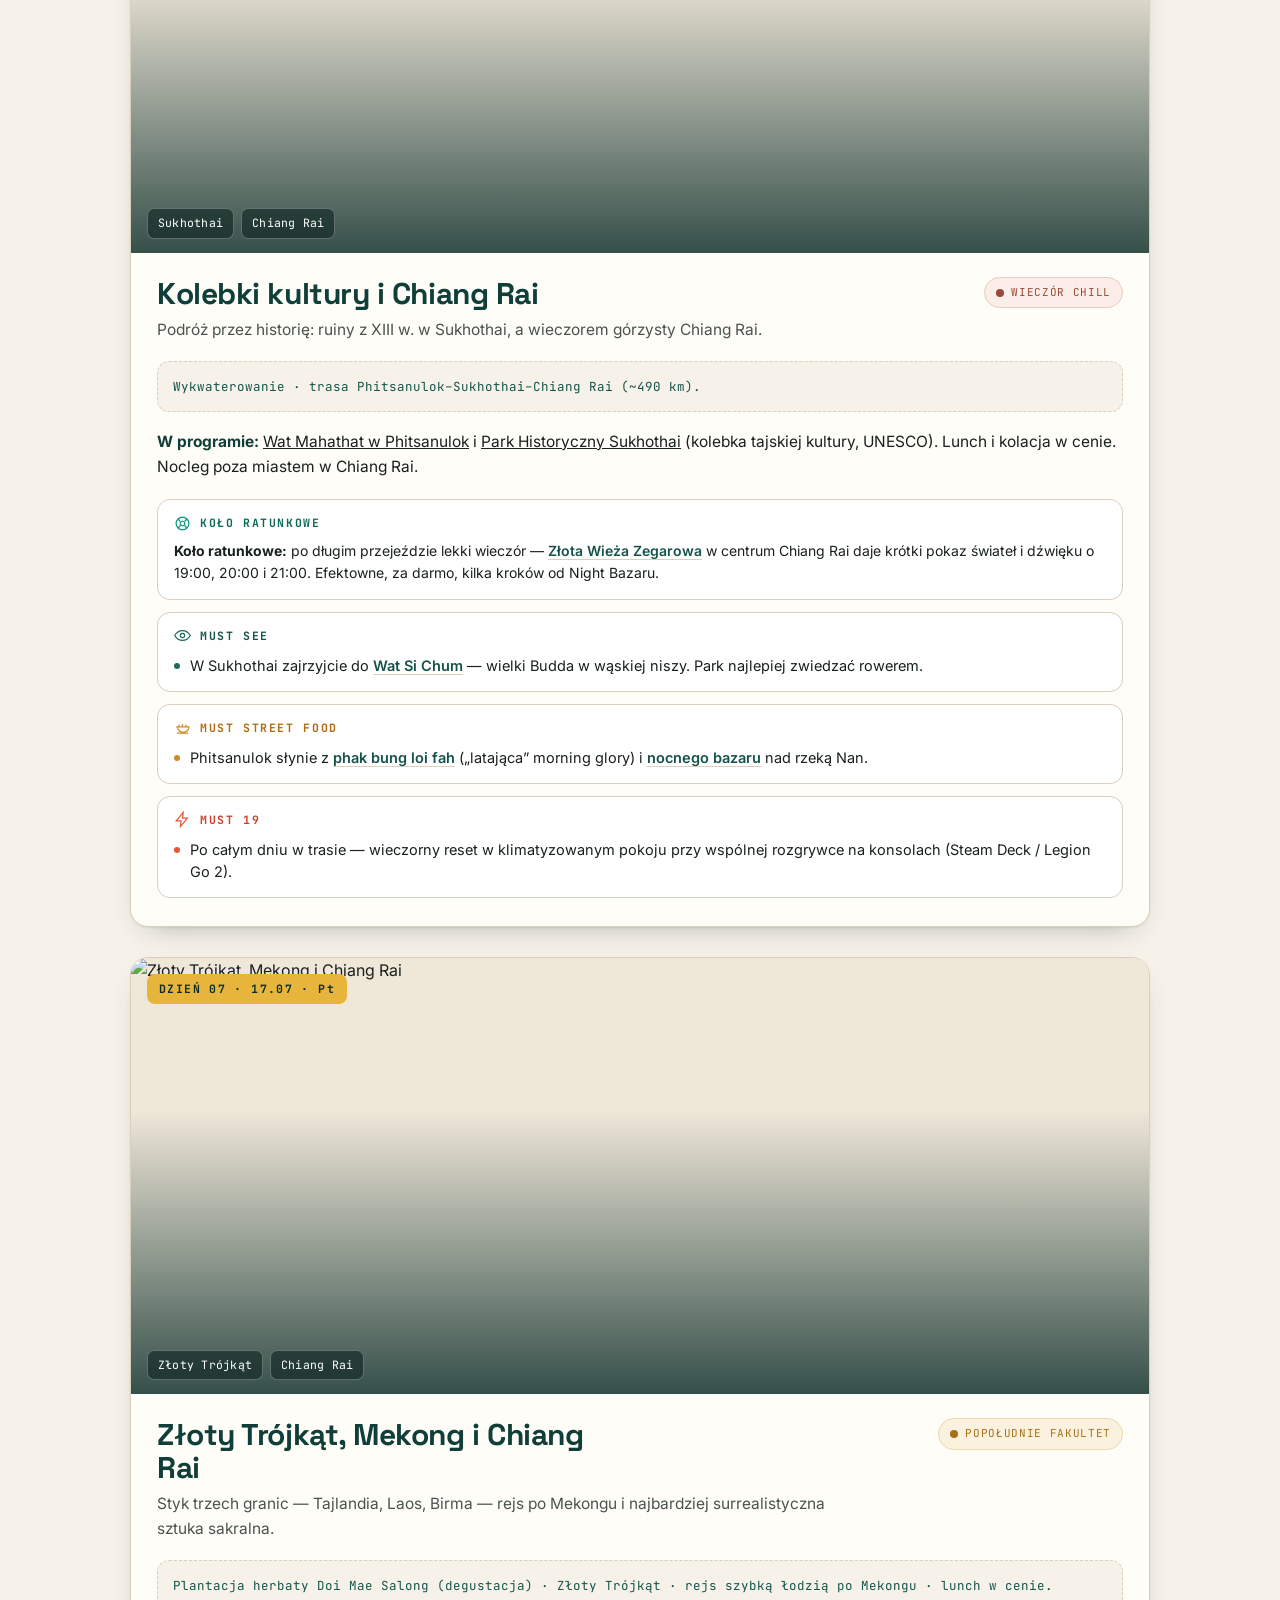
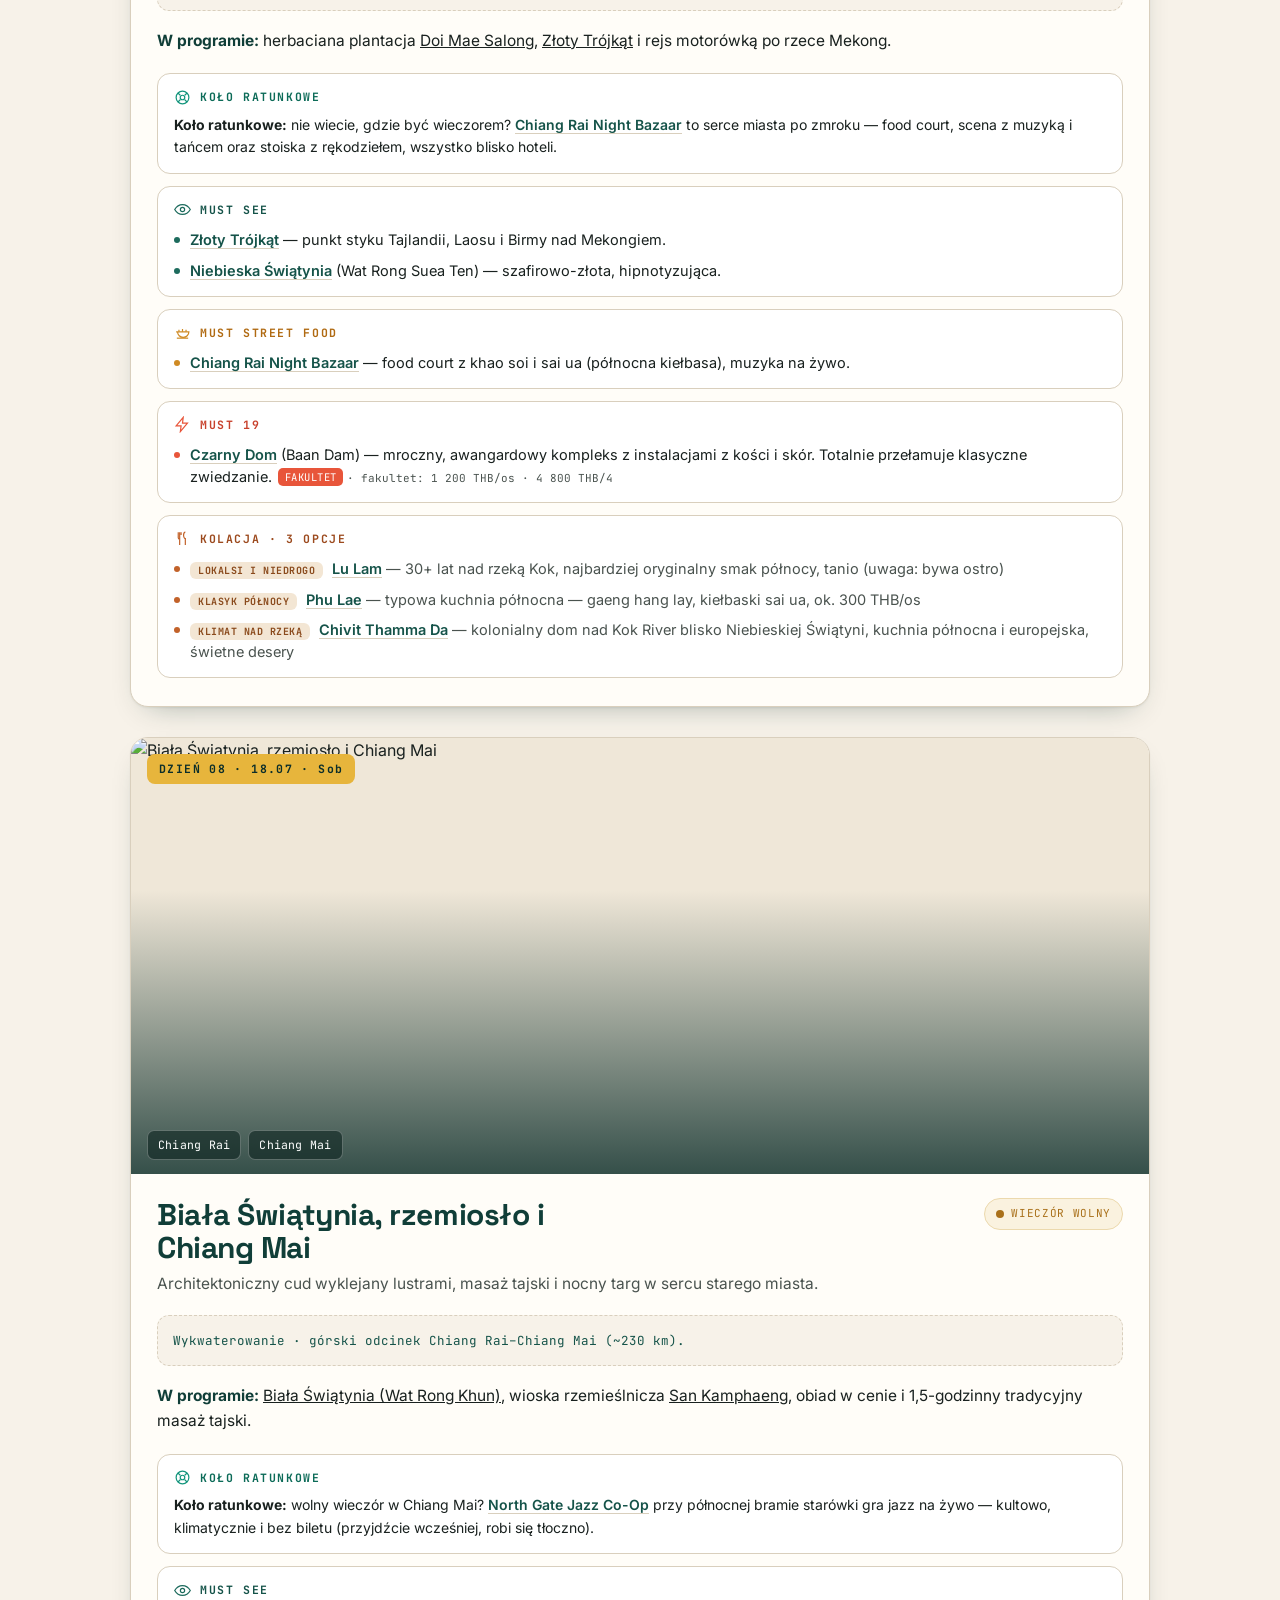
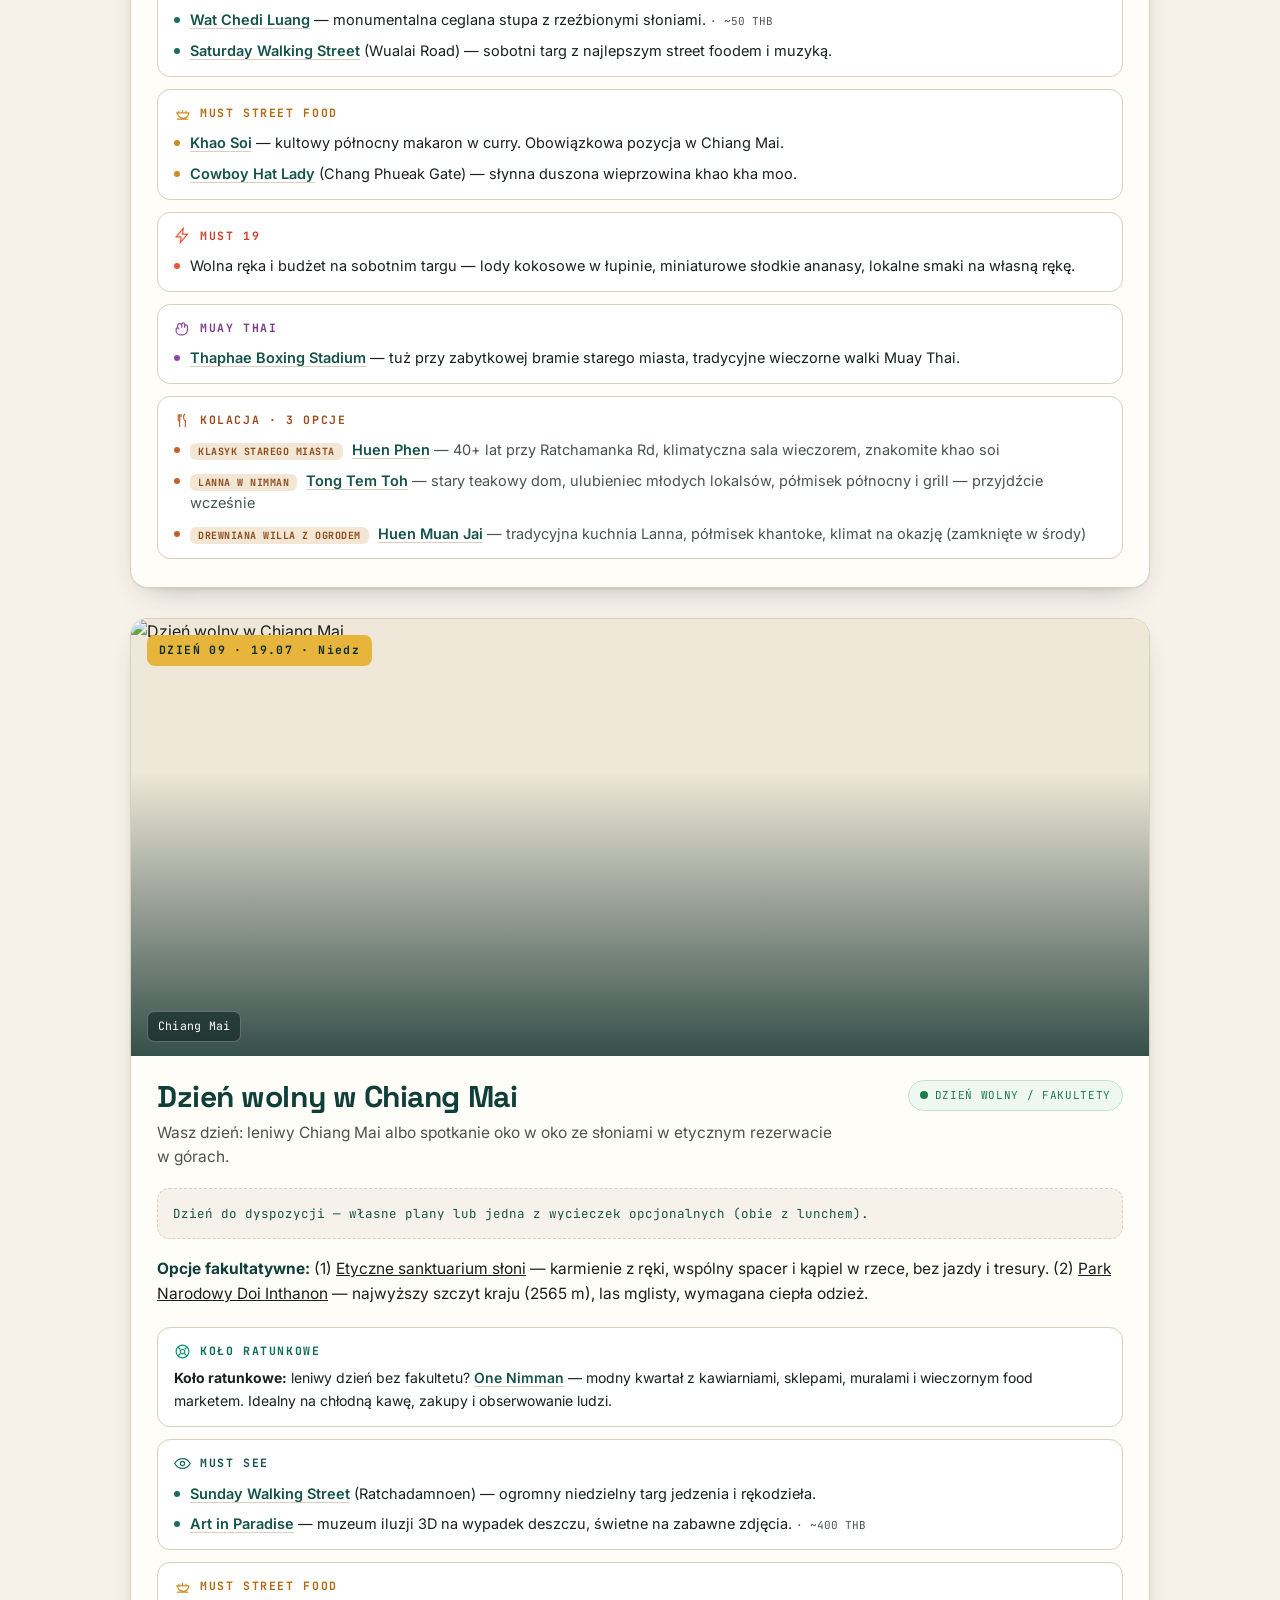
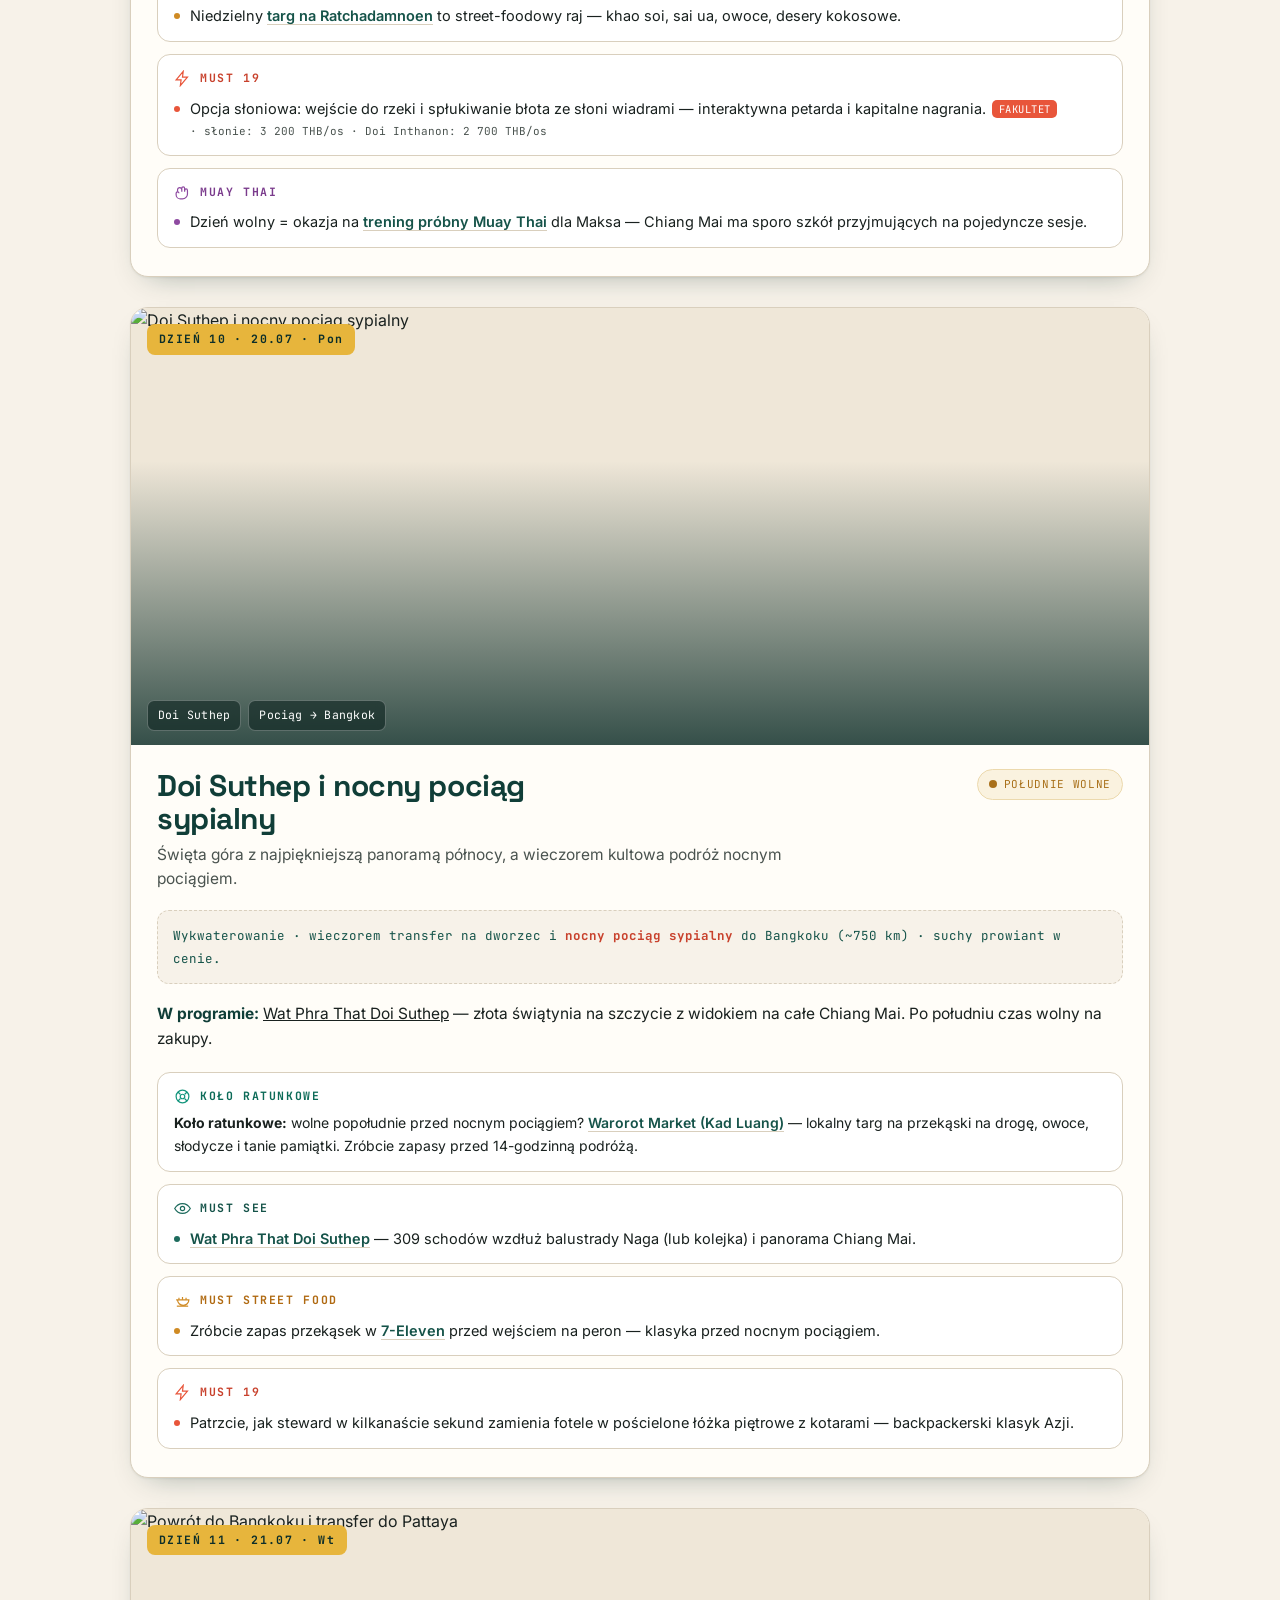
==== commit 0f21a06c: "Add files via upload" ====
--- a/index.html
+++ b/index.html
@@ -50,6 +50,10 @@
         <svg viewBox="0 0 24 24" aria-hidden="true"><path d="M20 12v10H4V12M2 7h20v5H2zM12 22V7M12 7H7.5a2.5 2.5 0 0 1 0-5C11 2 12 7 12 7zM12 7h4.5a2.5 2.5 0 0 0 0-5C13 2 12 7 12 7z"/></svg>
         <b>Must buy</b>
       </a>
+      <a class="phrasebtn" href="potrawy.html">
+        <svg viewBox="0 0 24 24" aria-hidden="true"><path d="M4 3v7a3 3 0 0 0 6 0V3M7 3v18M20 3c-2 0-3 2.5-3 6s1 5 3 5v7"/></svg>
+        <b>Potrawy</b>
+      </a>
     </div>
   </div>
   <div class="scrollcue">przewiń ↓</div>
@@ -130,6 +134,54 @@
           <li><b>Polisa</b> <span class="note">— TU Europa, wariant Optymalny (w cenie imprezy).</span></li>
           <li><a class="lnk" href="tel:+48225689828">Centrum Pomocy 24h</a> <span class="note">— przy chorobie lub wypadku za granicą.</span> <span class="tag">+48 22 568 98 28</span></li>
           <li><b>Biuro Rainbow</b> <span class="note">— 801 310 801 · callcenter@r.pl (rez. 8787523).</span></li>
+        </ul>
+      </div>
+
+    </div>
+  </div>
+</section>
+
+<section class="pat">
+  <div class="wrap">
+    <div class="pat__head">
+      <span class="pat__tag">Orientacyjnie · nie planujemy oszczędzać</span>
+      <h2>Budżet dzienny (street food)</h2>
+      <p class="pat__lead">Transfery i większość wstępów są w cenie wycieczki, więc to głównie jedzenie, napoje, drobny transport i przyjemności. Kwoty orientacyjne; kurs ≈ 100 THB ≈ 11 zł.</p>
+    </div>
+    <div class="pat__grid">
+
+      <div class="pat__cat">
+        <h3><span style="font-size:17px;line-height:1">🍜</span>Ile kosztuje jedzenie</h3>
+        <ul>
+          <li><b>Posiłek street food</b> <span class="note">— 40–80 THB (pad thai, moo ping, som tam).</span></li>
+          <li><b>Kolacja w knajpie</b> <span class="note">— 150–400 THB/os. z napojem.</span></li>
+          <li><b>Napoje i kawa</b> <span class="note">— woda 8–15, thai tea/kawa 30–60, piwo 60–100 THB.</span></li>
+          <li><b>Owoce / przekąski</b> <span class="note">— 20–40 THB za porcję mango czy arbuza.</span></li>
+        </ul>
+      </div>
+
+      <div class="pat__cat">
+        <h3><span style="font-size:17px;line-height:1">🧍</span>Na osobę / dzień (komfortowo)</h3>
+        <ul>
+          <li><b>~800–1200 THB/os.</b> <span class="note">— jedzenie do syta, napoje, kawa i drobny transport bez liczenia każdej grosza.</span> <span class="tag">≈ 90–130 zł</span></li>
+          <li><b>Głodni wrażeń</b> <span class="note">— z masażem (300–500 THB/godz.) i drinkami wieczorem bliżej 1500 THB.</span></li>
+        </ul>
+      </div>
+
+      <div class="pat__cat">
+        <h3><span style="font-size:17px;line-height:1">👨‍👩‍👧‍👦</span>Rodzina 4 os. / dzień</h3>
+        <ul>
+          <li><b>~3500–5000 THB</b> <span class="note">— realny, wygodny dzień na jedzeniu i drobiazgach dla całej czwórki.</span> <span class="tag">≈ 400–560 zł</span></li>
+          <li><b>Gotówka pod ręką</b> <span class="note">— na targi i tuk-tuki; karta działa w centrach i większych knajpach.</span></li>
+        </ul>
+      </div>
+
+      <div class="pat__cat">
+        <h3><span style="font-size:17px;line-height:1">➕</span>Warto doliczyć osobno</h3>
+        <ul>
+          <li><b>Fakultety</b> <span class="note">— Koh Larn, Alcazar, słonie — płatne na miejscu.</span></li>
+          <li><b>Masaż tajski</b> <span class="note">— 300–500 THB/godz.; na plaży taniej.</span></li>
+          <li><b>Pamiątki i napiwki</b> <span class="note">— bufor wg apetytu na zakupy (patrz „Must buy”).</span></li>
         </ul>
       </div>
 
